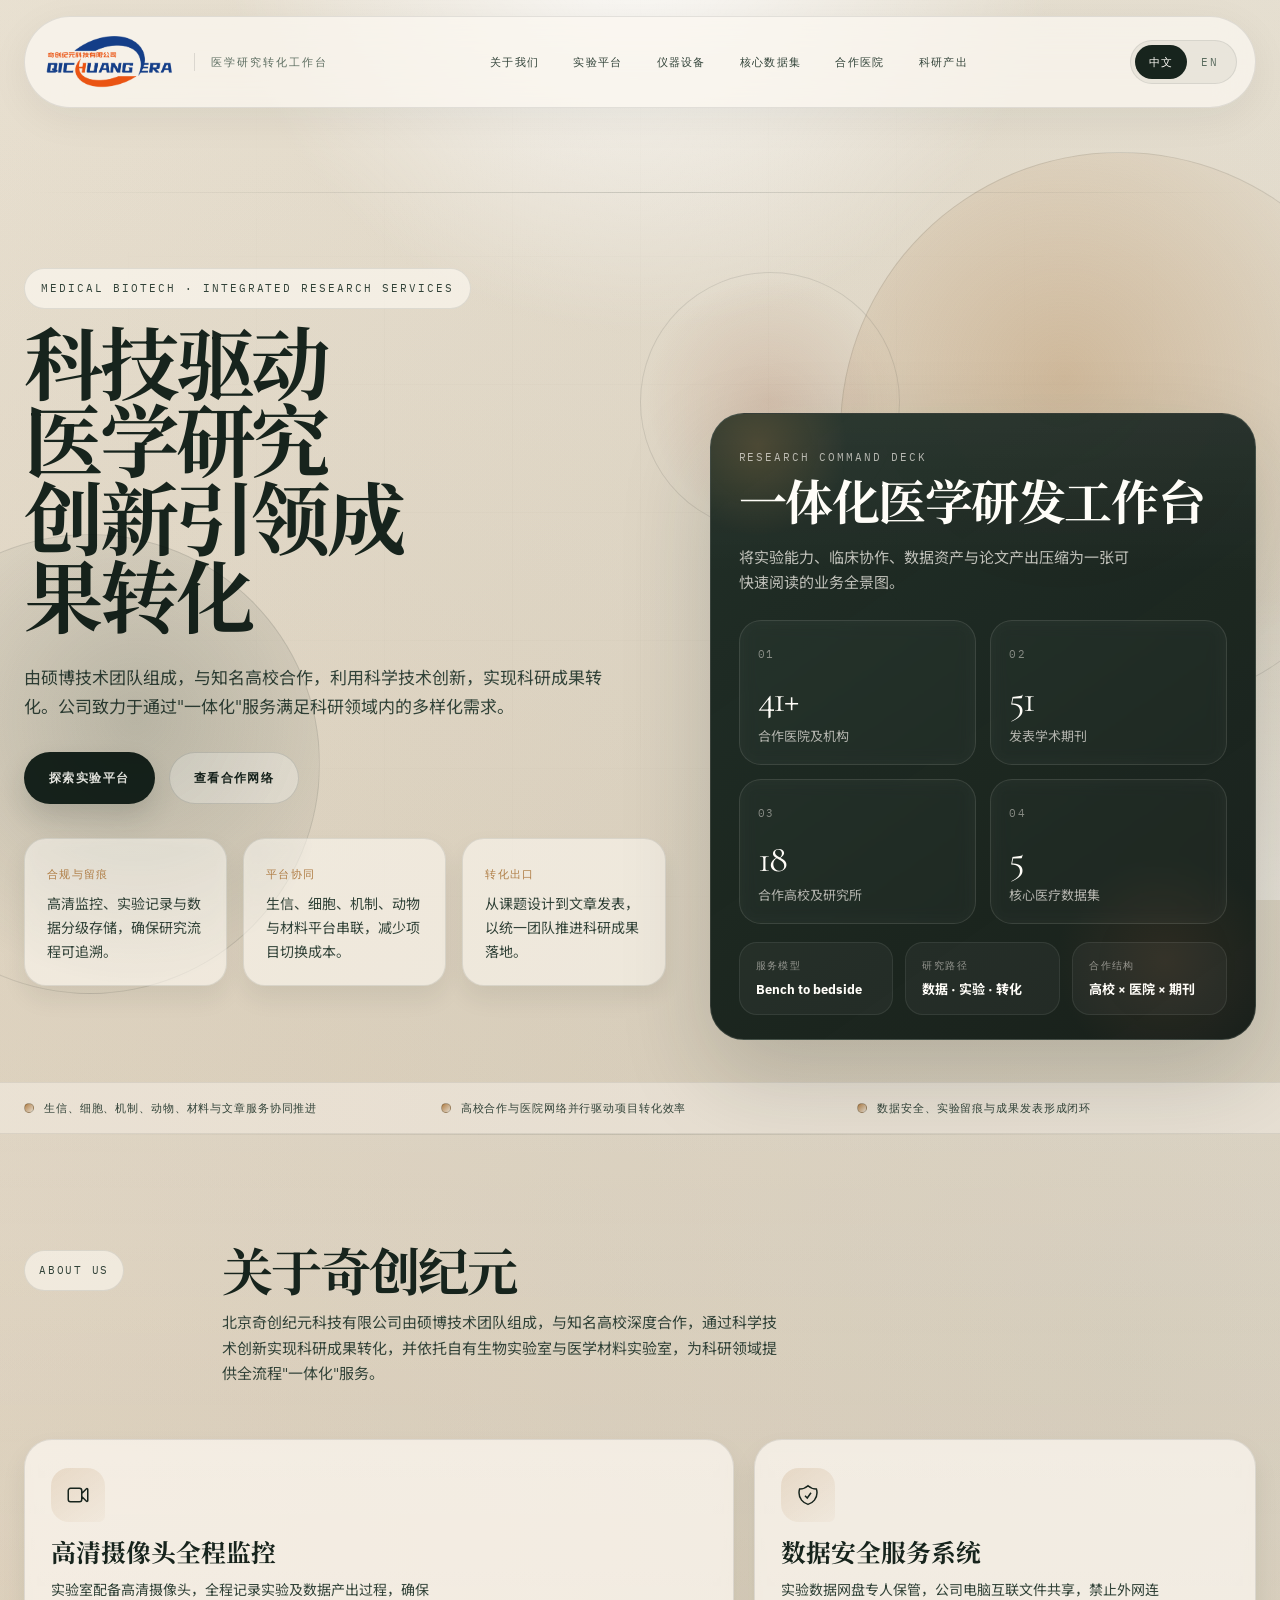
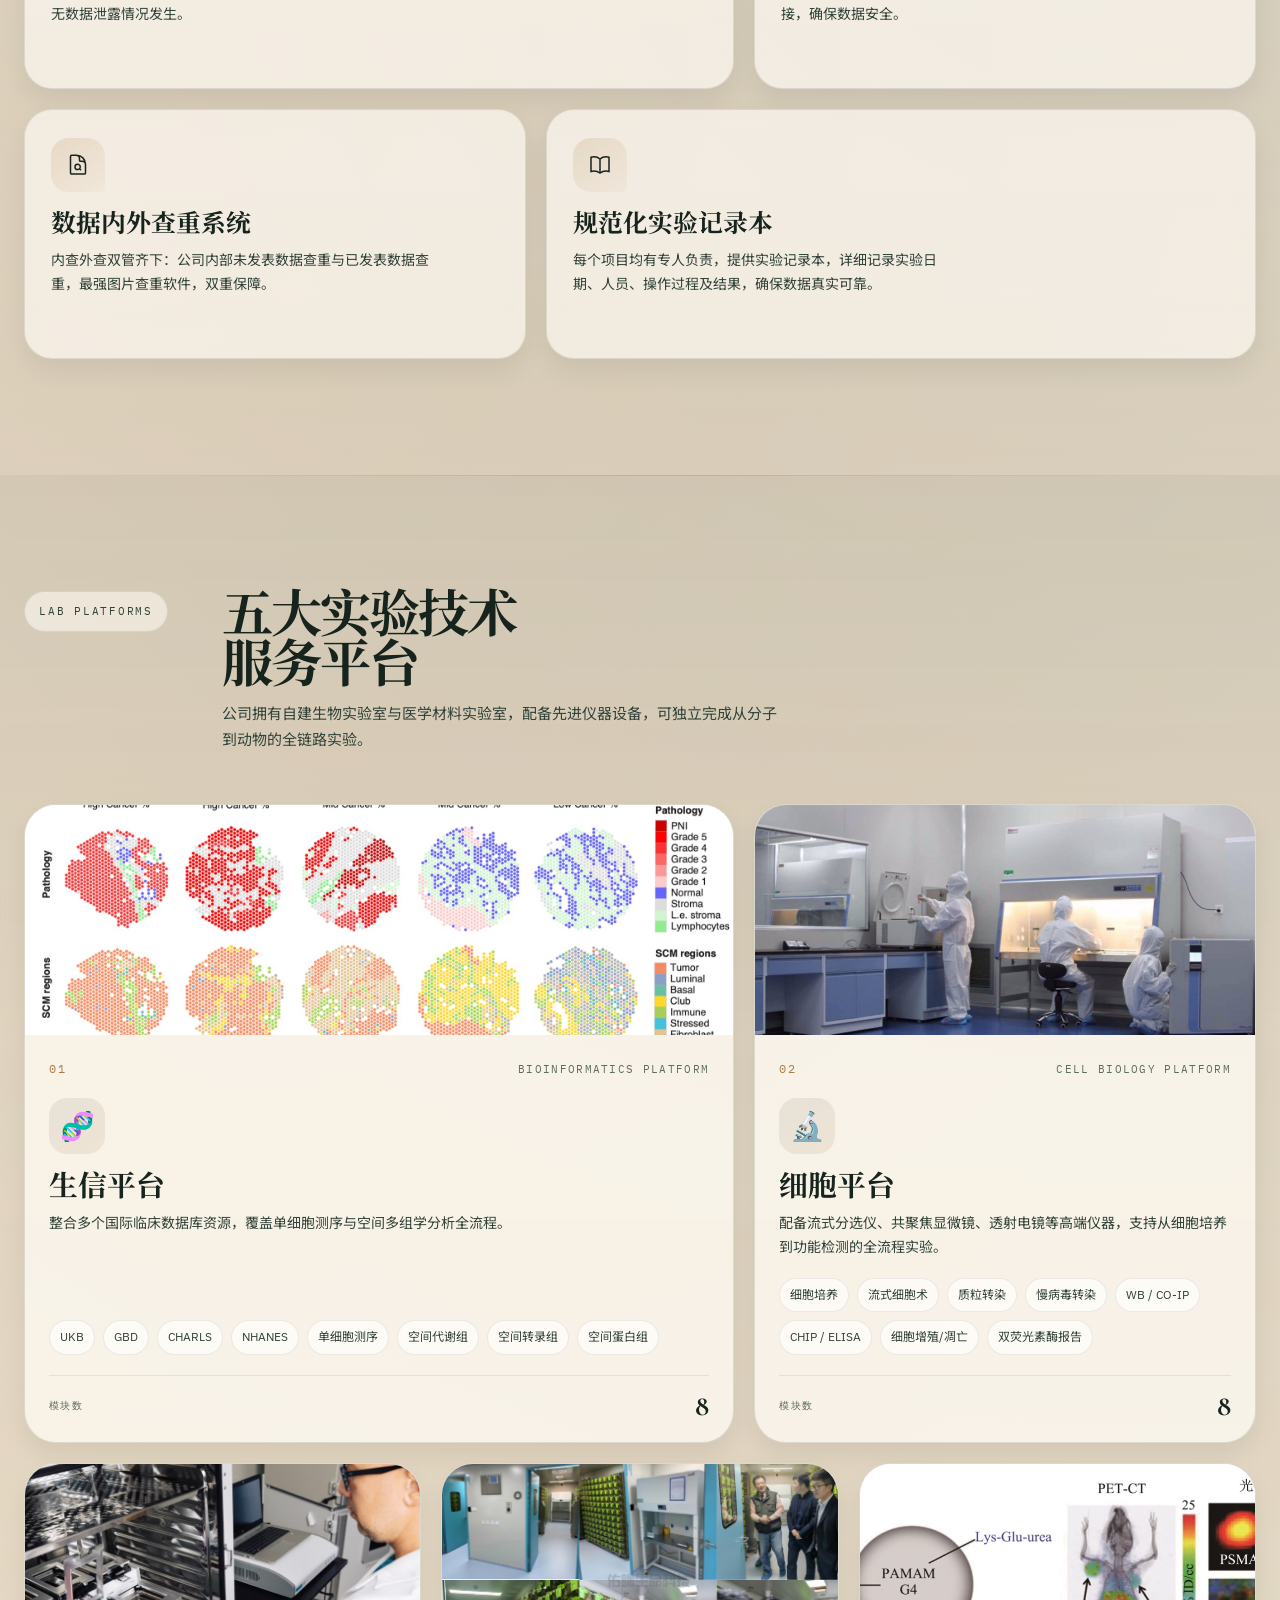
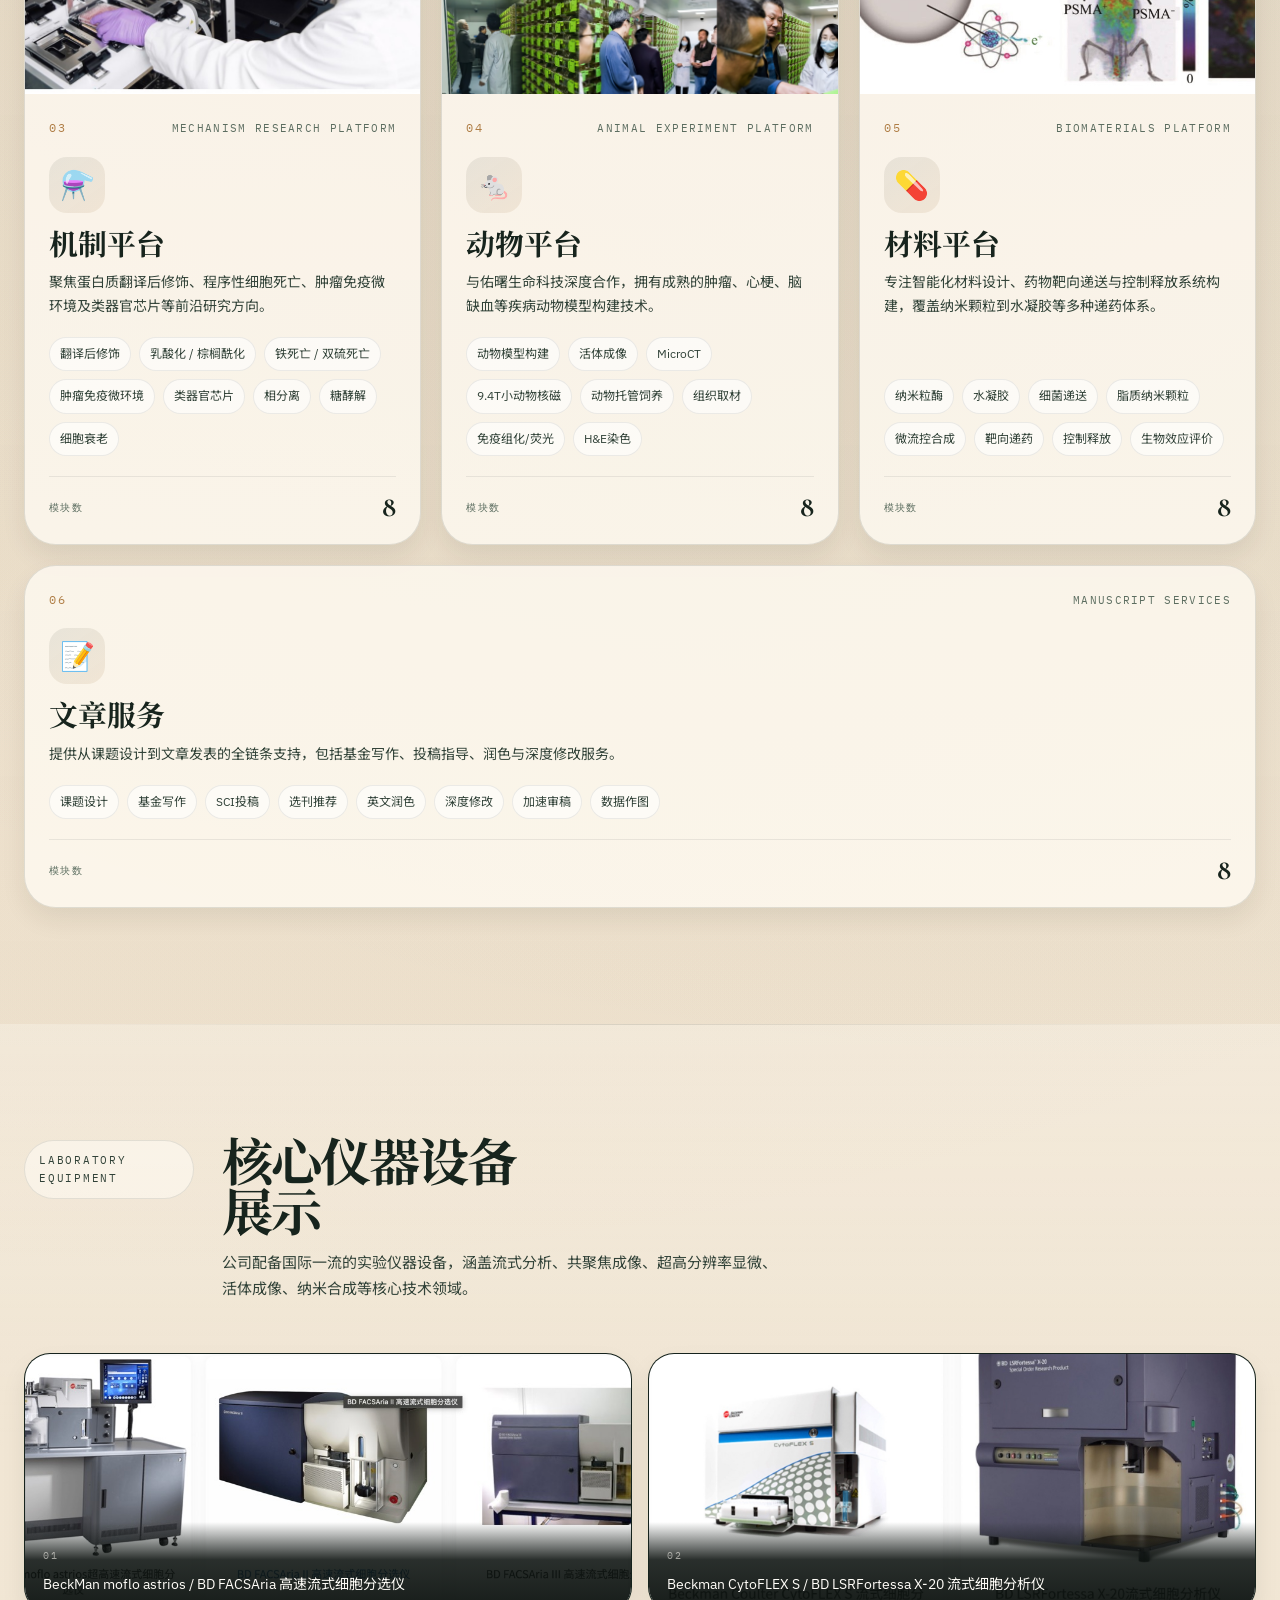
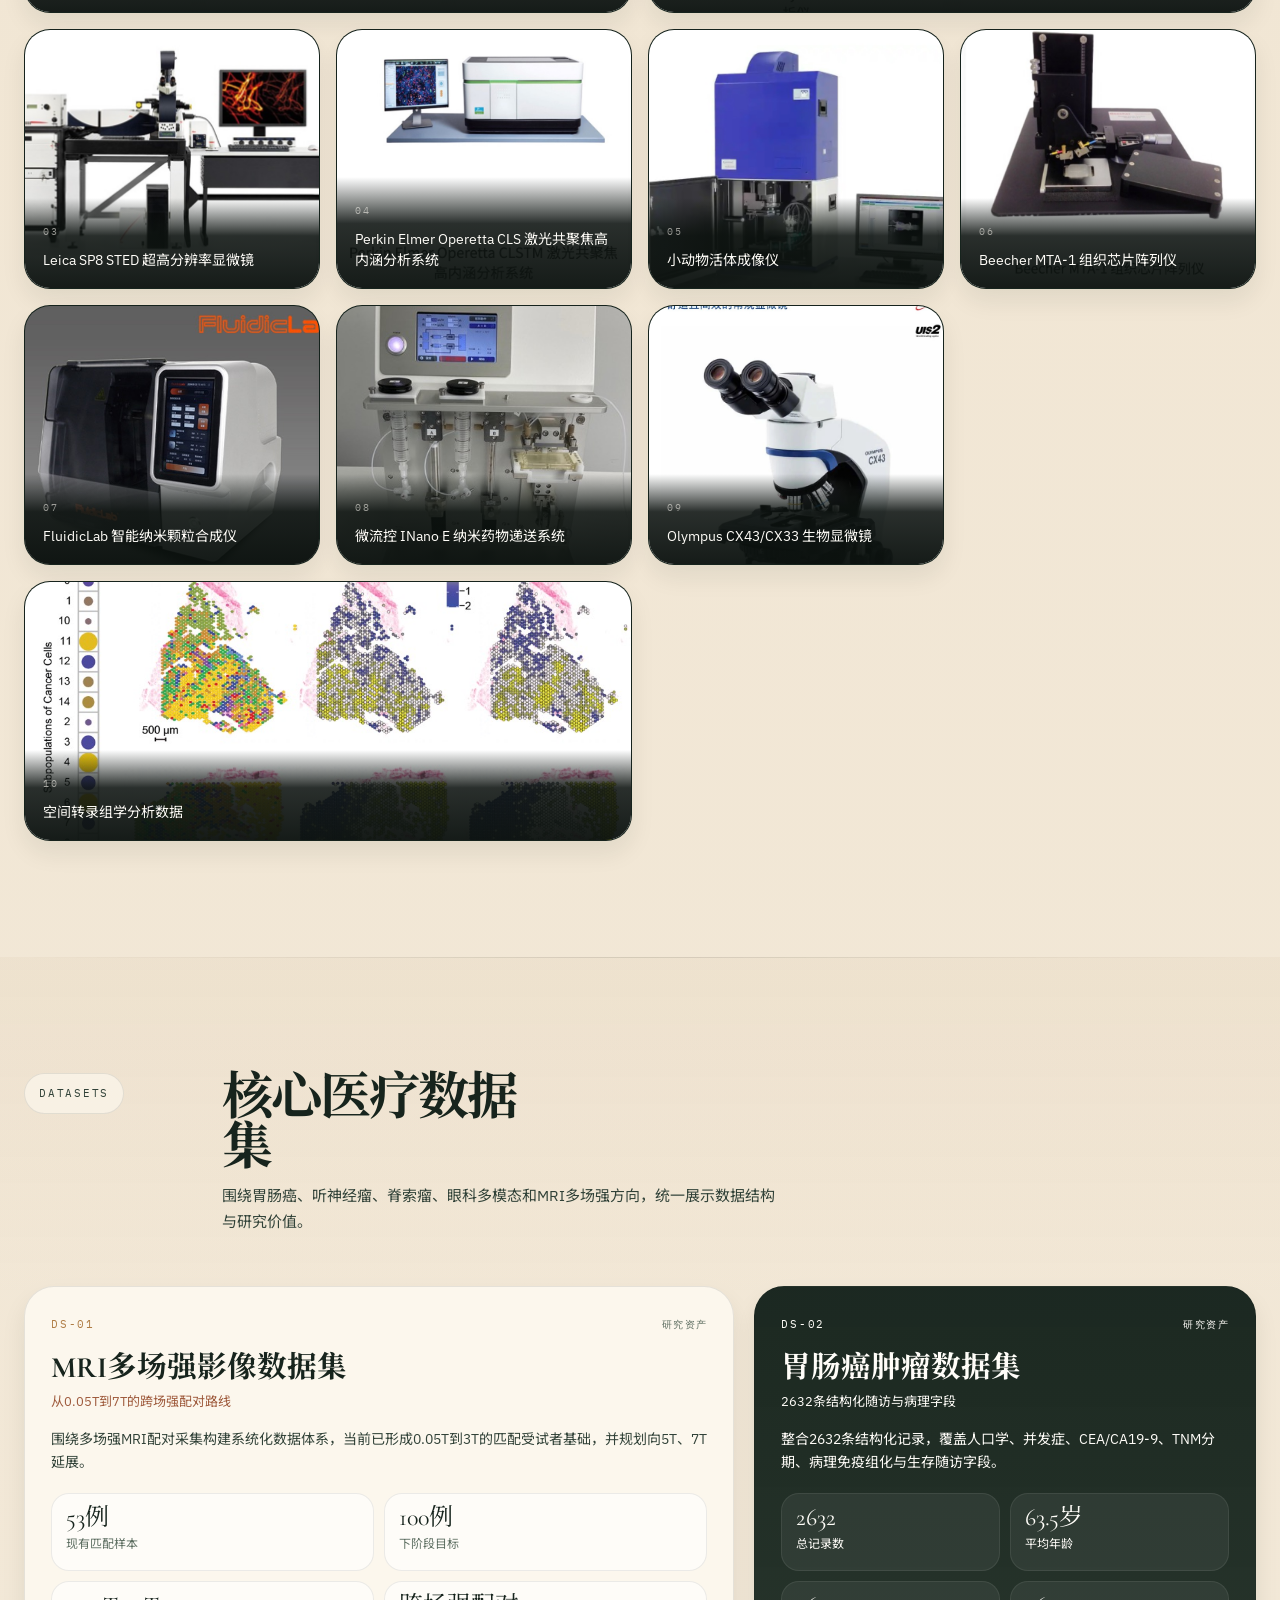
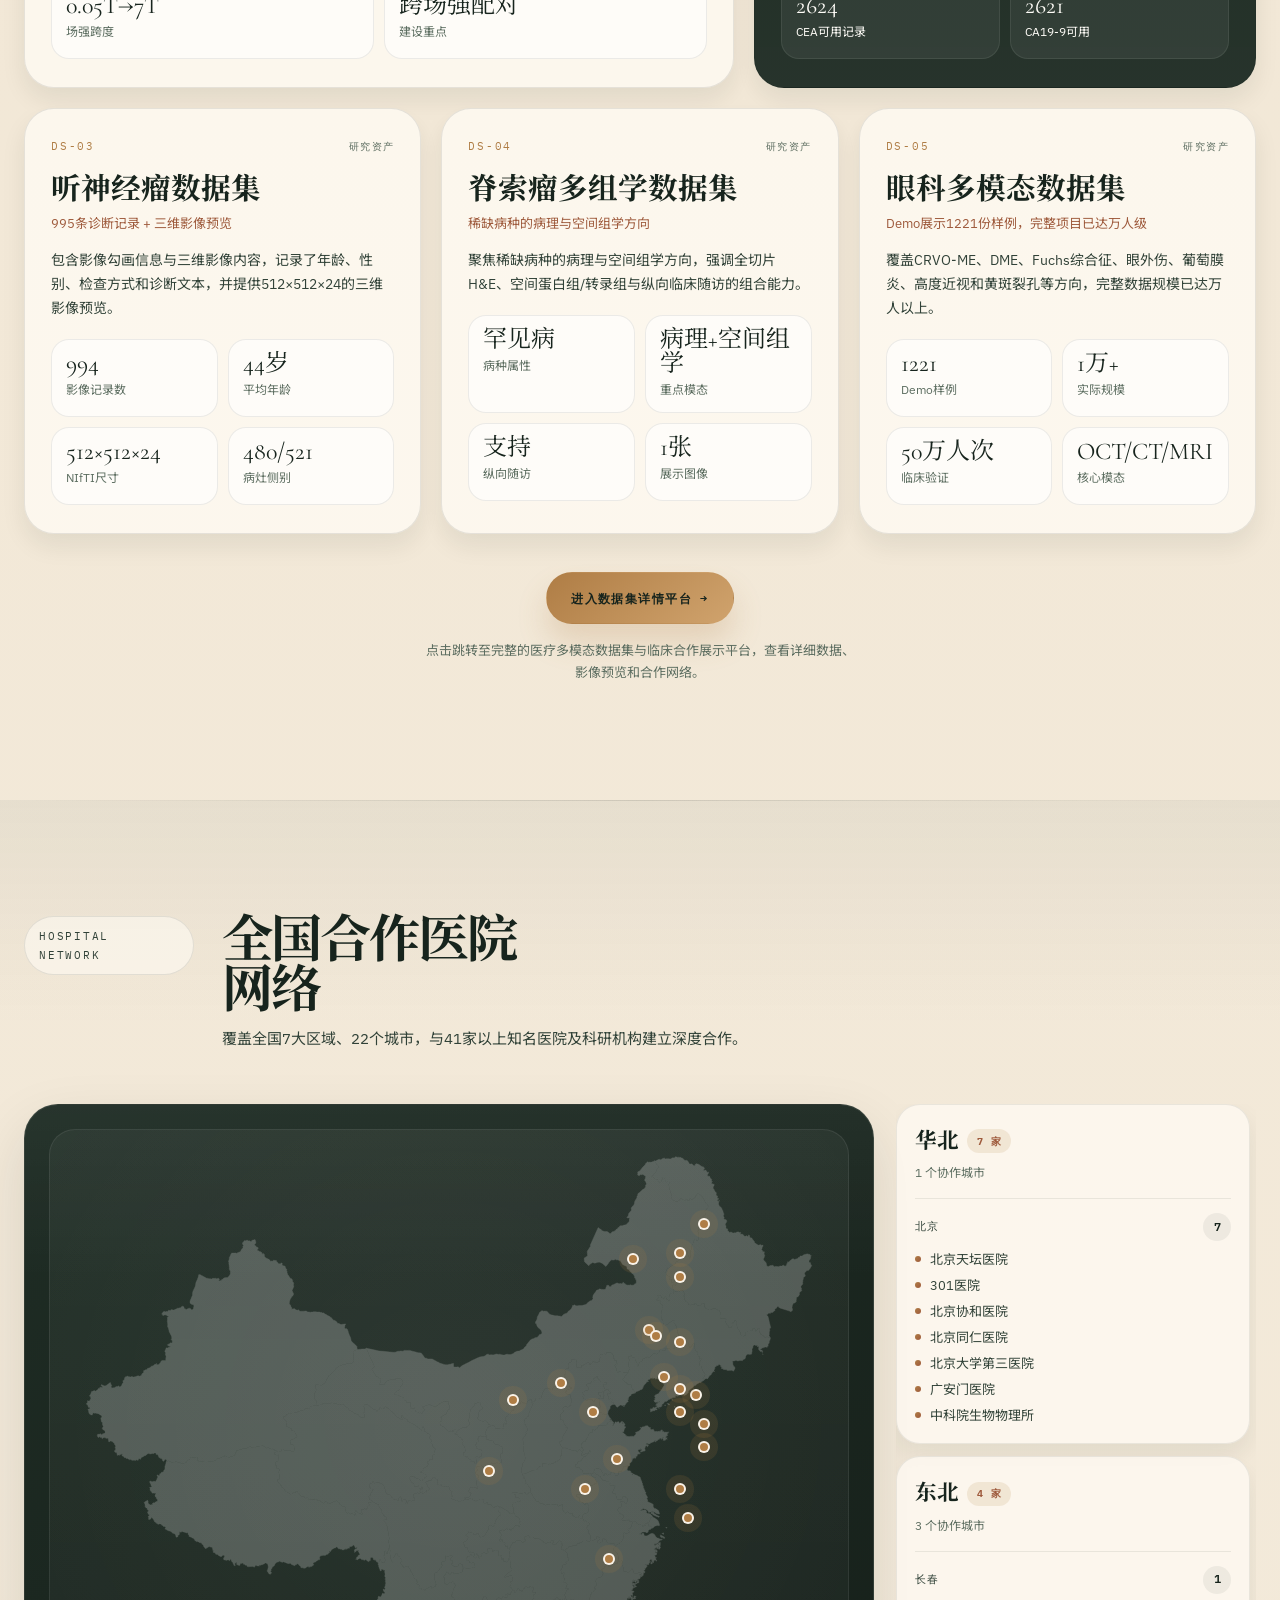
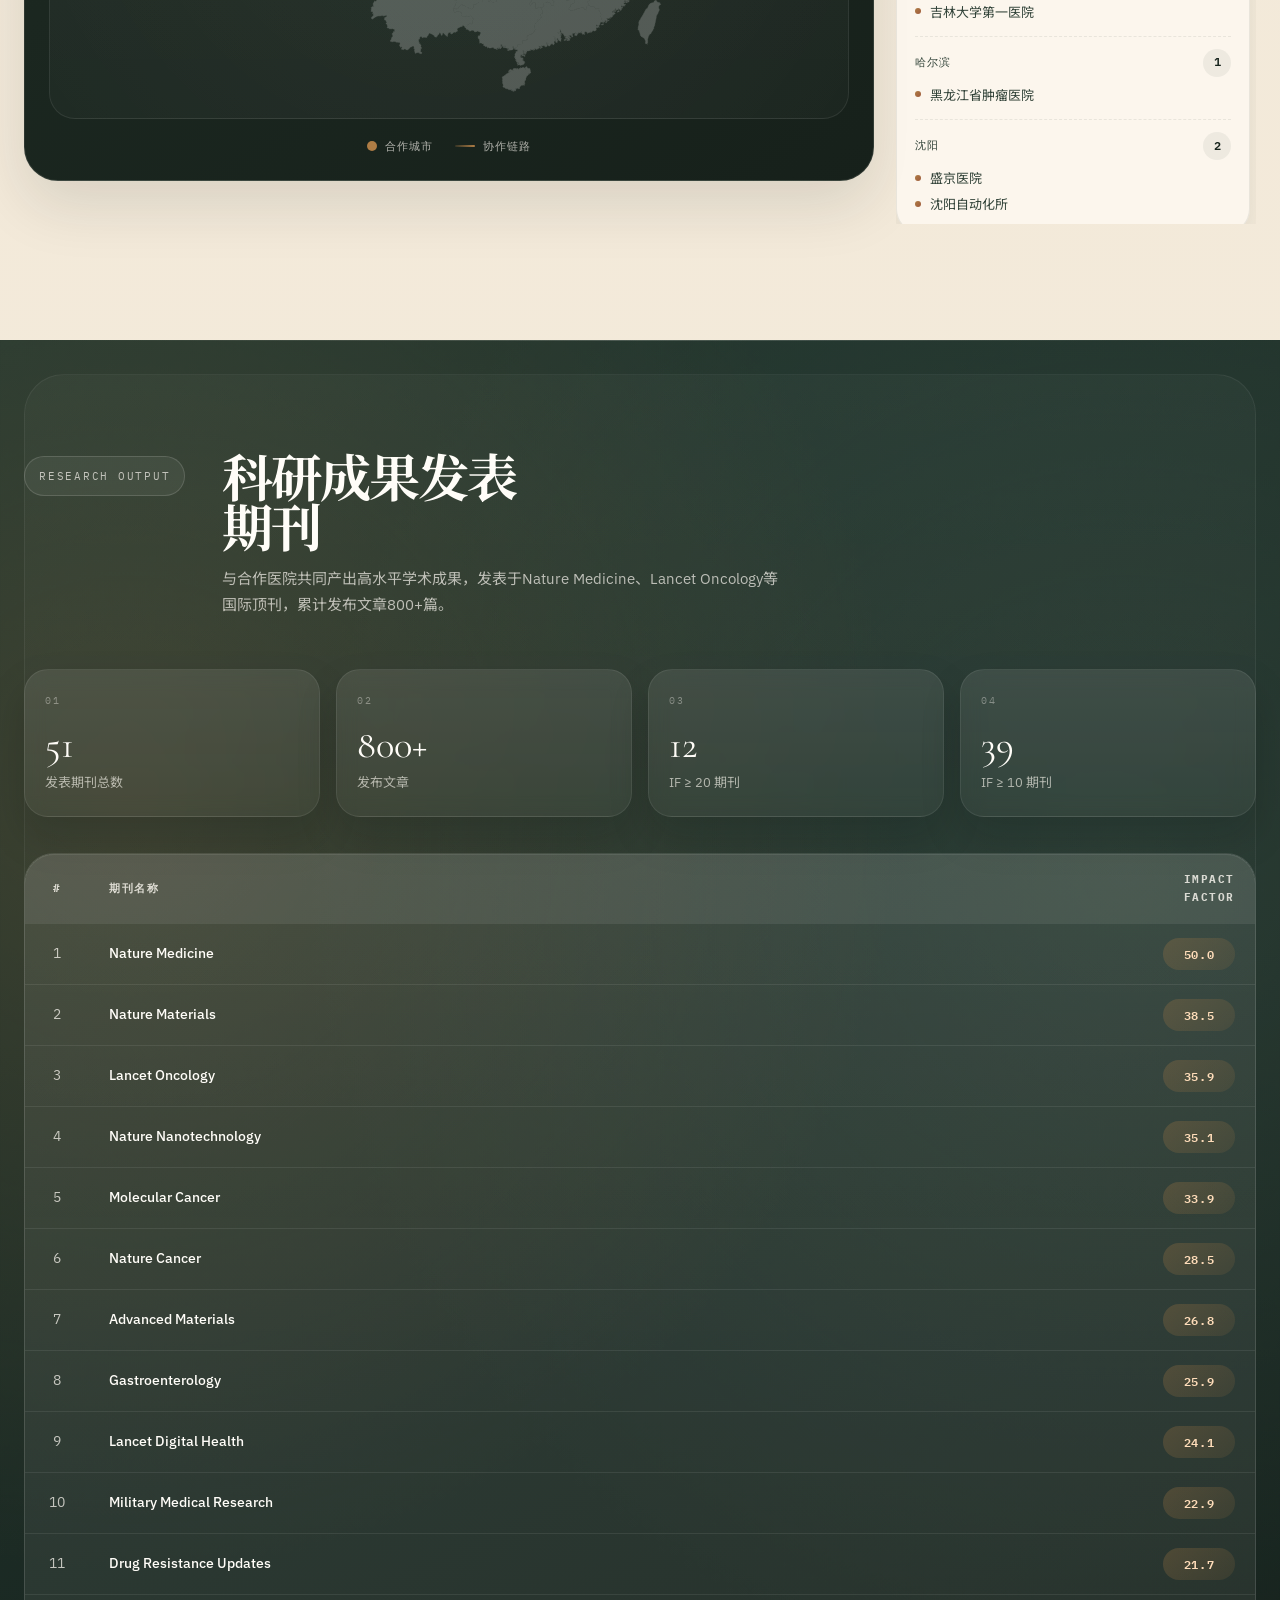
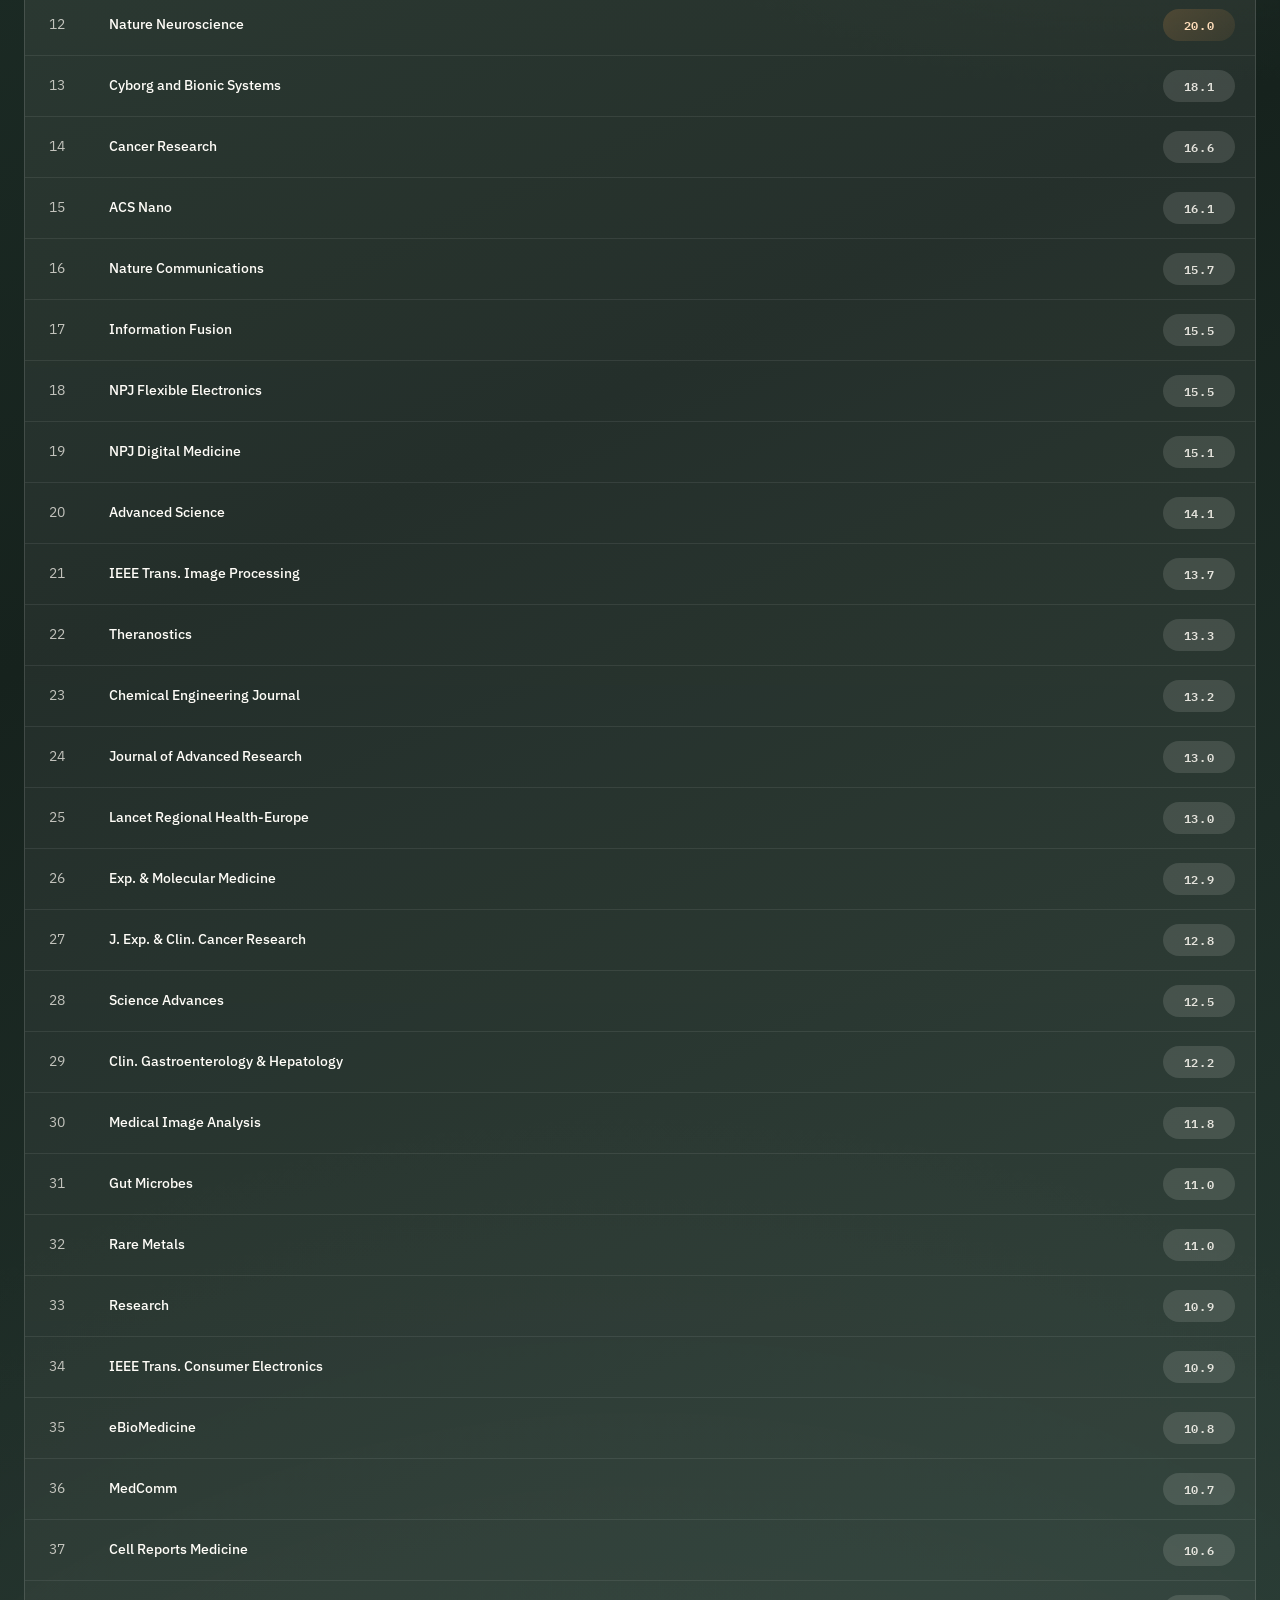
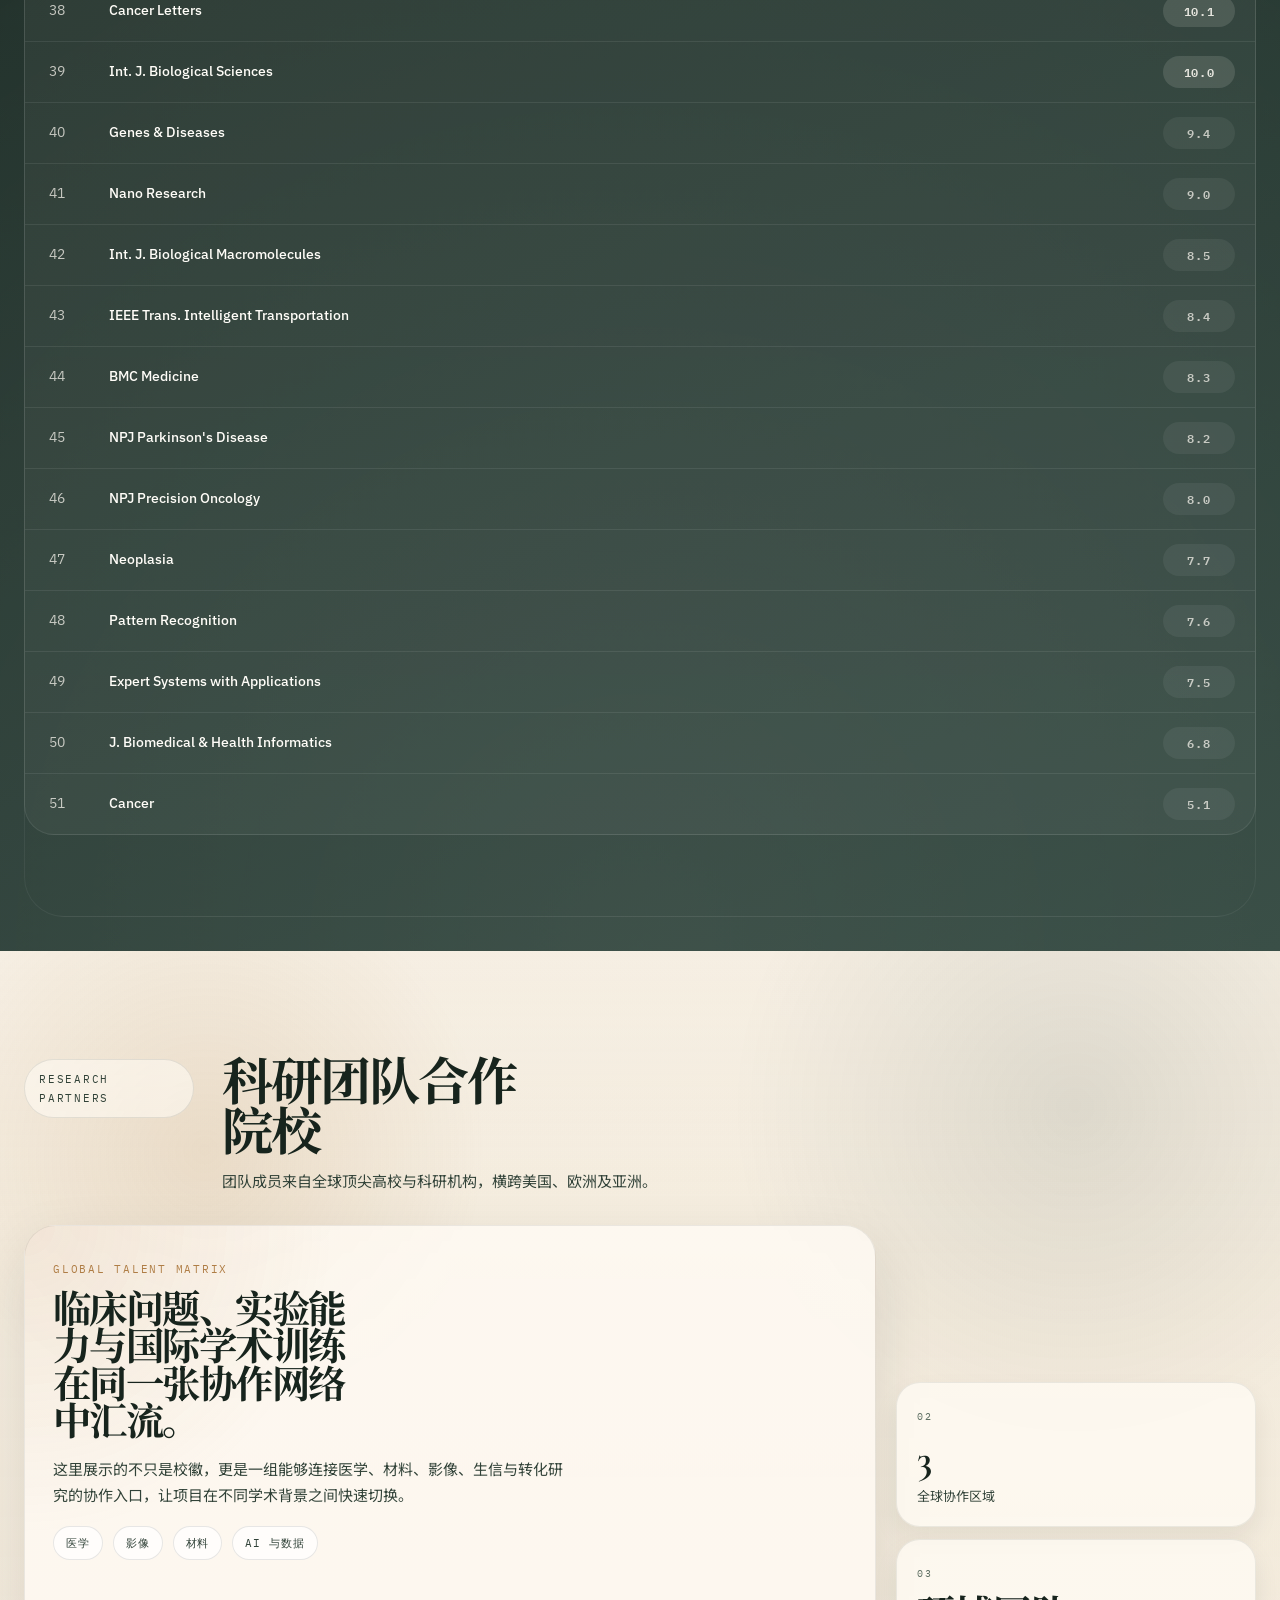
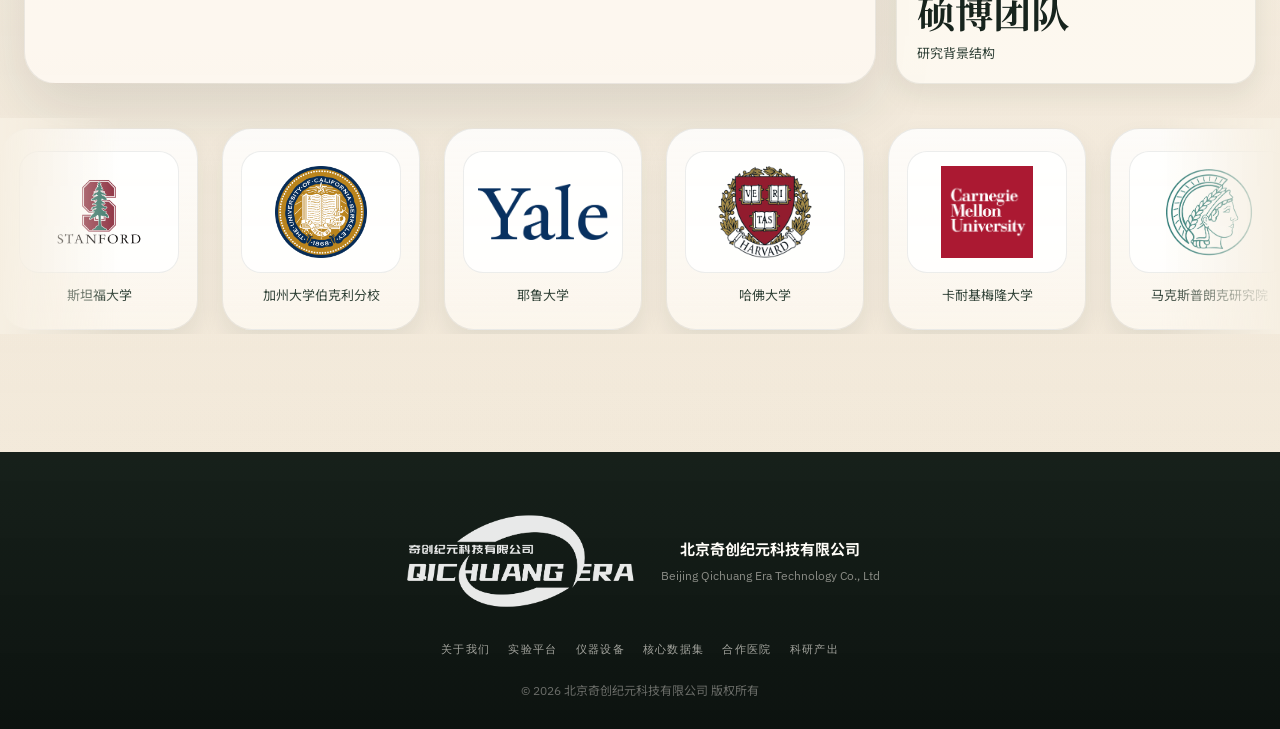
==== index.html @ 7ec1b3bb "Add files via upload" ====
<!DOCTYPE html>
<html lang="zh-CN">
<head>
    <meta charset="UTF-8">
    <meta name="viewport" content="width=device-width, initial-scale=1.0">
    <title>奇创纪元 | 医疗生物科技一体化服务</title>
    <meta name="description" content="北京奇创纪元科技有限公司 — 硕博团队组成，与知名高校合作，利用科学技术创新，实现科研成果转化。">
    <link rel="preconnect" href="https://fonts.googleapis.com">
    <link rel="preconnect" href="https://fonts.gstatic.com" crossorigin>
    <link href="https://fonts.googleapis.com/css2?family=Cormorant+Garamond:wght@500;600;700&family=IBM+Plex+Mono:wght@400;500;600&family=IBM+Plex+Sans:wght@400;500;600;700&family=Noto+Sans+SC:wght@400;500;700&family=Noto+Serif+SC:wght@500;600;700&display=swap" rel="stylesheet">
    <link rel="stylesheet" href="style.css">
</head>
<body>
<div class="page-noise" aria-hidden="true"></div>

<header class="header" id="header">
    <div class="container header-inner">
        <a class="logo" href="#hero">
            <img class="logo-img" src="company-logo.png" alt="奇创纪元">
            <div class="logo-copy">
                <span class="logo-kicker" data-i18n="brand.kicker">医学研究转化工作台</span>
            </div>
        </a>
        <nav class="main-nav" id="main-nav">
            <a href="#about" data-i18n="nav.about">关于我们</a>
            <a href="#platforms" data-i18n="nav.platforms">实验平台</a>
            <a href="#equipment" data-i18n="nav.equipment">仪器设备</a>
            <a href="#datasets" data-i18n="nav.datasets">核心数据集</a>
            <a href="#hospitals" data-i18n="nav.hospitals">合作医院</a>
            <a href="#publications" data-i18n="nav.pubs">科研产出</a>
        </nav>
        <div class="header-right">
            <div class="lang-toggle" id="lang-toggle">
                <button data-lang="zh" class="active">中文</button>
                <button data-lang="en">EN</button>
            </div>
            <button class="hamburger" id="hamburger" aria-label="Toggle menu">
                <span></span><span></span><span></span>
            </button>
        </div>
    </div>
</header>

<main>

<!-- ==================== HERO ==================== -->
<section class="hero" id="hero">
    <div class="hero-bg-shapes">
        <div class="hero-shape hero-shape-1"></div>
        <div class="hero-shape hero-shape-2"></div>
        <div class="hero-shape hero-shape-3"></div>
    </div>
    <div class="container hero-shell">
        <div class="hero-copy">
            <p class="hero-eyebrow" data-i18n="hero.eyebrow">Medical Biotech · Integrated Research Services</p>
            <h1 class="hero-title" data-i18n="hero.title">科技驱动医学研究<br>创新引领成果转化</h1>
            <p class="hero-desc" data-i18n="hero.desc">由硕博技术团队组成，与知名高校合作，利用科学技术创新，实现科研成果转化。公司致力于通过"一体化"服务满足科研领域内的多样化需求。</p>
            <div class="hero-actions">
                <a href="#platforms" class="btn btn-primary" data-i18n="hero.btn1">探索实验平台</a>
                <a href="#hospitals" class="btn btn-outline" data-i18n="hero.btn2">查看合作网络</a>
            </div>
            <div class="hero-notes">
                <article class="hero-note reveal">
                    <span class="hero-note-label" data-i18n="hero.note1.label">合规与留痕</span>
                    <p data-i18n="hero.note1.body">高清监控、实验记录与数据分级存储，确保研究流程可追溯。</p>
                </article>
                <article class="hero-note reveal">
                    <span class="hero-note-label" data-i18n="hero.note2.label">平台协同</span>
                    <p data-i18n="hero.note2.body">生信、细胞、机制、动物与材料平台串联，减少项目切换成本。</p>
                </article>
                <article class="hero-note reveal">
                    <span class="hero-note-label" data-i18n="hero.note3.label">转化出口</span>
                    <p data-i18n="hero.note3.body">从课题设计到文章发表，以统一团队推进科研成果落地。</p>
                </article>
            </div>
        </div>
        <aside class="hero-panel reveal">
            <div class="hero-panel-top">
                <span class="hero-panel-kicker" data-i18n="hero.panel.kicker">Research Command Deck</span>
                <h2 class="hero-panel-title" data-i18n="hero.panel.title">一体化医学研发工作台</h2>
                <p class="hero-panel-desc" data-i18n="hero.panel.desc">将实验能力、临床协作、数据资产与论文产出压缩为一张可快速阅读的业务全景图。</p>
            </div>
            <div class="hero-stats" id="hero-stats"></div>
            <div class="hero-panel-foot">
                <div class="hero-foot-item">
                    <span data-i18n="hero.panel.foot1.label">服务模型</span>
                    <strong data-i18n="hero.panel.foot1.value">Bench to bedside</strong>
                </div>
                <div class="hero-foot-item">
                    <span data-i18n="hero.panel.foot2.label">研究路径</span>
                    <strong data-i18n="hero.panel.foot2.value">数据 · 实验 · 转化</strong>
                </div>
                <div class="hero-foot-item">
                    <span data-i18n="hero.panel.foot3.label">合作结构</span>
                    <strong data-i18n="hero.panel.foot3.value">高校 × 医院 × 期刊</strong>
                </div>
            </div>
        </aside>
    </div>
    <div class="hero-ticker">
        <div class="container hero-ticker-track">
            <span data-i18n="hero.ticker.1">生信、细胞、机制、动物、材料与文章服务协同推进</span>
            <span data-i18n="hero.ticker.2">高校合作与医院网络并行驱动项目转化效率</span>
            <span data-i18n="hero.ticker.3">数据安全、实验留痕与成果发表形成闭环</span>
        </div>
    </div>
</section>

<!-- ==================== ABOUT ==================== -->
<section class="section about-section" id="about">
    <div class="container">
        <div class="section-header">
            <span class="section-eyebrow" data-i18n="about.eyebrow">About Us</span>
            <h2 class="section-title" data-i18n="about.title">关于奇创纪元</h2>
            <p class="section-desc" data-i18n="about.desc">北京奇创纪元科技有限公司由硕博技术团队组成，与知名高校深度合作，通过科学技术创新实现科研成果转化，并依托自有生物实验室与医学材料实验室，为科研领域提供全流程"一体化"服务。</p>
        </div>
        <div class="about-grid">
            <div class="about-card" data-i18n-title="about.card1.title" data-i18n-body="about.card1.body">
                <div class="about-card-icon">
                    <svg viewBox="0 0 24 24" fill="none" stroke="currentColor" stroke-width="1.5"><path d="M15.75 10.5l4.72-4.72a.75.75 0 011.28.53v11.38a.75.75 0 01-1.28.53l-4.72-4.72M4.5 18.75h9a2.25 2.25 0 002.25-2.25v-9a2.25 2.25 0 00-2.25-2.25h-9A2.25 2.25 0 002.25 7.5v9a2.25 2.25 0 002.25 2.25z"/></svg>
                </div>
                <h3>高清摄像头全程监控</h3>
                <p>实验室配备高清摄像头，全程记录实验及数据产出过程，确保无数据泄露情况发生。</p>
            </div>
            <div class="about-card" data-i18n-title="about.card2.title" data-i18n-body="about.card2.body">
                <div class="about-card-icon">
                    <svg viewBox="0 0 24 24" fill="none" stroke="currentColor" stroke-width="1.5"><path d="M9 12.75L11.25 15 15 9.75m-3-7.036A11.959 11.959 0 013.598 6 11.99 11.99 0 003 9.749c0 5.592 3.824 10.29 9 11.623 5.176-1.332 9-6.03 9-11.622 0-1.31-.21-2.571-.598-3.751h-.152c-3.196 0-6.1-1.248-8.25-3.285z"/></svg>
                </div>
                <h3>数据安全服务系统</h3>
                <p>实验数据网盘专人保管，公司电脑互联文件共享，禁止外网连接，确保数据安全。</p>
            </div>
            <div class="about-card" data-i18n-title="about.card3.title" data-i18n-body="about.card3.body">
                <div class="about-card-icon">
                    <svg viewBox="0 0 24 24" fill="none" stroke="currentColor" stroke-width="1.5"><path d="M19.5 14.25v-2.625a3.375 3.375 0 00-3.375-3.375h-1.5A1.125 1.125 0 0113.5 7.125v-1.5a3.375 3.375 0 00-3.375-3.375H8.25m5.231 13.481L15 17.25m-4.5-15H5.625c-.621 0-1.125.504-1.125 1.125v16.5c0 .621.504 1.125 1.125 1.125h12.75c.621 0 1.125-.504 1.125-1.125V11.25a9 9 0 00-9-9zm3.75 11.625a2.625 2.625 0 11-5.25 0 2.625 2.625 0 015.25 0z"/></svg>
                </div>
                <h3>数据内外查重系统</h3>
                <p>内查外查双管齐下：公司内部未发表数据查重与已发表数据查重，最强图片查重软件，双重保障。</p>
            </div>
            <div class="about-card" data-i18n-title="about.card4.title" data-i18n-body="about.card4.body">
                <div class="about-card-icon">
                    <svg viewBox="0 0 24 24" fill="none" stroke="currentColor" stroke-width="1.5"><path d="M12 6.042A8.967 8.967 0 006 3.75c-1.052 0-2.062.18-3 .512v14.25A8.987 8.987 0 016 18c2.305 0 4.408.867 6 2.292m0-14.25a8.966 8.966 0 016-2.292c1.052 0 2.062.18 3 .512v14.25A8.987 8.987 0 0018 18a8.967 8.967 0 00-6 2.292m0-14.25v14.25"/></svg>
                </div>
                <h3>规范化实验记录本</h3>
                <p>每个项目均有专人负责，提供实验记录本，详细记录实验日期、人员、操作过程及结果，确保数据真实可靠。</p>
            </div>
        </div>
    </div>
</section>

<!-- ==================== PLATFORMS ==================== -->
<section class="section platforms-section" id="platforms">
    <div class="container">
        <div class="section-header">
            <span class="section-eyebrow" data-i18n="platforms.eyebrow">Lab Platforms</span>
            <h2 class="section-title" data-i18n="platforms.title">五大实验技术服务平台</h2>
            <p class="section-desc" data-i18n="platforms.desc">公司拥有自建生物实验室与医学材料实验室，配备先进仪器设备，可独立完成从分子到动物的全链路实验。</p>
        </div>
        <div class="platforms-grid" id="platforms-grid"></div>
    </div>
</section>

<!-- ==================== EQUIPMENT ==================== -->
<section class="section equipment-section" id="equipment">
    <div class="container">
        <div class="section-header">
            <span class="section-eyebrow" data-i18n="equip.eyebrow">Laboratory Equipment</span>
            <h2 class="section-title" data-i18n="equip.title">核心仪器设备展示</h2>
            <p class="section-desc" data-i18n="equip.desc">公司配备国际一流的实验仪器设备，涵盖流式分析、共聚焦成像、超高分辨率显微、活体成像、纳米合成等核心技术领域。</p>
        </div>
        <div class="equipment-grid" id="equipment-grid"></div>
    </div>
</section>

<!-- ==================== DATASETS ==================== -->
<section class="section datasets-section" id="datasets">
    <div class="container">
        <div class="section-header">
            <span class="section-eyebrow" data-i18n="datasets.eyebrow">Datasets</span>
            <h2 class="section-title" data-i18n="datasets.title">核心医疗数据集</h2>
            <p class="section-desc" data-i18n="datasets.desc">围绕胃肠癌、听神经瘤、脊索瘤、眼科多模态和MRI多场强方向，统一展示数据结构与研究价值。</p>
        </div>
        <div class="dataset-grid" id="dataset-grid"></div>
        <div class="dataset-cta">
            <a href="https://ds-kb-lab.github.io/web-project/" target="_blank" rel="noopener" class="btn btn-dataset" data-i18n="datasets.cta">
                <span>进入数据集详情平台 →</span>
            </a>
            <p class="dataset-cta-hint" data-i18n="datasets.ctaHint">点击跳转至完整的医疗多模态数据集与临床合作展示平台，查看详细数据、影像预览和合作网络。</p>
        </div>
    </div>
</section>

<!-- ==================== HOSPITALS ==================== -->
<section class="section hospitals-section" id="hospitals">
    <div class="container">
        <div class="section-header">
            <span class="section-eyebrow" data-i18n="hospitals.eyebrow">Hospital Network</span>
            <h2 class="section-title" data-i18n="hospitals.title">全国合作医院网络</h2>
            <p class="section-desc" data-i18n="hospitals.desc">覆盖全国7大区域、22个城市，与41家以上知名医院及科研机构建立深度合作。</p>
        </div>
        <div class="hospital-layout">
            <div class="map-container">
                <div class="map-wrapper" id="map-wrapper">
                    <img class="china-map" src="assets/data/cn.svg" alt="China map">
                    <div class="map-markers" id="map-markers"></div>
                </div>
                <div class="map-legend">
                    <span class="legend-item"><i class="legend-dot"></i><span data-i18n="hospitals.legendCity">合作城市</span></span>
                    <span class="legend-item"><i class="legend-line"></i><span data-i18n="hospitals.legendLink">协作链路</span></span>
                </div>
            </div>
            <div class="hospital-sidebar" id="hospital-sidebar"></div>
        </div>
    </div>
</section>

<!-- ==================== PUBLICATIONS ==================== -->
<section class="section publications-section" id="publications">
    <div class="container">
        <div class="section-header">
            <span class="section-eyebrow" data-i18n="pubs.eyebrow">Research Output</span>
            <h2 class="section-title" data-i18n="pubs.title">科研成果发表期刊</h2>
            <p class="section-desc" data-i18n="pubs.desc">与合作医院共同产出高水平学术成果，发表于Nature Medicine、Lancet Oncology等国际顶刊，累计发布文章800+篇。</p>
        </div>
        <div class="pub-highlights" id="pub-highlights"></div>
        <div class="pub-table-wrap">
            <table class="pub-table" id="pub-table">
                <thead>
                    <tr>
                        <th data-i18n="pubs.rank">#</th>
                        <th data-i18n="pubs.journal">期刊名称</th>
                        <th>Impact Factor</th>
                    </tr>
                </thead>
                <tbody id="pub-tbody"></tbody>
            </table>
        </div>
    </div>
</section>

</main>

<!-- ==================== UNIVERSITY PARTNERS ==================== -->
<section class="partners-section" id="partners">
    <div class="container">
        <div class="section-header">
            <span class="section-eyebrow" data-i18n="partners.eyebrow">Research Partners</span>
            <h2 class="section-title" data-i18n="partners.title">科研团队合作院校</h2>
            <p class="section-desc" data-i18n="partners.desc">团队成员来自全球顶尖高校与科研机构，横跨美国、欧洲及亚洲。</p>
        </div>
        <div class="partners-overview">
            <article class="partners-story reveal">
                <span class="partners-story-kicker" data-i18n="partners.panel.kicker">Global Talent Matrix</span>
                <h3 class="partners-story-title" data-i18n="partners.panel.title">临床问题、实验能力与国际学术训练在同一张协作网络中汇流。</h3>
                <p class="partners-story-desc" data-i18n="partners.panel.desc">这里展示的不只是校徽，更是一组能够连接医学、材料、影像、生信与转化研究的协作入口，让项目在不同学术背景之间快速切换。</p>
                <div class="partners-tags">
                    <span class="partners-tag" data-i18n="partners.tag1">医学</span>
                    <span class="partners-tag" data-i18n="partners.tag2">影像</span>
                    <span class="partners-tag" data-i18n="partners.tag3">材料</span>
                    <span class="partners-tag" data-i18n="partners.tag4">AI 与数据</span>
                </div>
            </article>
            <div class="partners-metrics" id="partners-metrics"></div>
        </div>
    </div>
    <div class="marquee" id="marquee">
        <div class="marquee-track" id="marquee-track"></div>
    </div>
</section>

<!-- ==================== FOOTER ==================== -->
<footer class="footer" id="footer">
    <div class="container footer-inner">
        <div class="footer-brand">
            <img class="footer-logo-img" src="company-logo.png" alt="奇创纪元">
            <div>
                <strong data-i18n="footer.name">北京奇创纪元科技有限公司</strong>
                <small data-i18n="footer.nameEn">Beijing Qichuang Era Technology Co., Ltd</small>
            </div>
        </div>
        <div class="footer-links">
            <a href="#about" data-i18n="nav.about">关于我们</a>
            <a href="#platforms" data-i18n="nav.platforms">实验平台</a>
            <a href="#equipment" data-i18n="nav.equipment">仪器设备</a>
            <a href="#datasets" data-i18n="nav.datasets">核心数据集</a>
            <a href="#hospitals" data-i18n="nav.hospitals">合作医院</a>
            <a href="#publications" data-i18n="nav.pubs">科研产出</a>
        </div>
        <p class="footer-copy" data-i18n="footer.copy">&copy; 2026 北京奇创纪元科技有限公司 版权所有</p>
    </div>
</footer>

<script src="app.js"></script>
</body>
</html>
---- style.css ----
:root {
    --paper: #f4ecdf;
    --paper-strong: #fbf7f0;
    --paper-deep: #e8dcc7;
    --forest: #17241d;
    --forest-soft: #314238;
    --forest-muted: #5c6d60;
    --forest-faint: rgba(23, 36, 29, 0.08);
    --gold: #af7d45;
    --gold-soft: #d4b284;
    --rust: #9e5a3c;
    --white: #fffdf8;
    --panel: rgba(255, 250, 240, 0.7);
    --panel-strong: rgba(255, 251, 244, 0.88);
    --line: rgba(23, 36, 29, 0.12);
    --line-strong: rgba(23, 36, 29, 0.18);
    --shadow-sm: 0 12px 24px rgba(23, 36, 29, 0.08);
    --shadow: 0 24px 60px rgba(23, 36, 29, 0.12);
    --shadow-lg: 0 36px 90px rgba(23, 36, 29, 0.18);
    --radius-sm: 16px;
    --radius: 24px;
    --radius-lg: 36px;
    --header-h: 112px;
    --section-py: 116px;
    --font-body: "IBM Plex Sans", "Noto Sans SC", sans-serif;
    --font-display: "Cormorant Garamond", "Noto Serif SC", serif;
    --font-mono: "IBM Plex Mono", monospace;
}

*, *::before, *::after {
    margin: 0;
    padding: 0;
    box-sizing: border-box;
}

html {
    scroll-behavior: smooth;
    scroll-padding-top: calc(var(--header-h) + 16px);
    -webkit-font-smoothing: antialiased;
}

body {
    position: relative;
    min-height: 100vh;
    overflow-x: hidden;
    color: var(--forest);
    font-family: var(--font-body);
    line-height: 1.7;
    background:
        radial-gradient(circle at 14% 12%, rgba(175, 125, 69, 0.18), transparent 24%),
        radial-gradient(circle at 88% 10%, rgba(49, 66, 56, 0.16), transparent 24%),
        radial-gradient(circle at 50% 120%, rgba(175, 125, 69, 0.12), transparent 30%),
        linear-gradient(180deg, #faf4e8 0%, #f1e6d4 34%, #f6efe2 100%);
}

body::before {
    content: "";
    position: fixed;
    inset: 0;
    background:
        linear-gradient(rgba(23, 36, 29, 0.03) 1px, transparent 1px),
        linear-gradient(90deg, rgba(23, 36, 29, 0.03) 1px, transparent 1px);
    background-size: 128px 128px;
    mask-image: radial-gradient(circle at center, black 35%, transparent 86%);
    opacity: 0.42;
    pointer-events: none;
    z-index: -2;
}

body::after {
    content: "";
    position: fixed;
    inset: 0;
    background:
        radial-gradient(circle at 50% -10%, rgba(255, 255, 255, 0.92), transparent 36%),
        radial-gradient(circle at 100% 100%, rgba(255, 255, 255, 0.38), transparent 20%);
    pointer-events: none;
    z-index: -1;
}

.page-noise {
    position: fixed;
    inset: 0;
    pointer-events: none;
    opacity: 0.2;
    z-index: 0;
    background-image:
        radial-gradient(rgba(23, 36, 29, 0.2) 0.6px, transparent 0.6px),
        radial-gradient(rgba(255, 255, 255, 0.65) 0.6px, transparent 0.6px);
    background-position: 0 0, 18px 18px;
    background-size: 36px 36px;
    mix-blend-mode: soft-light;
}

body > *:not(.page-noise) {
    position: relative;
    z-index: 1;
}

a {
    color: inherit;
    text-decoration: none;
}

img {
    display: block;
    max-width: 100%;
}

button {
    font: inherit;
}

.container {
    width: min(1240px, calc(100% - 48px));
    margin: 0 auto;
}

.header {
    position: fixed;
    top: 16px;
    left: 0;
    width: 100%;
    z-index: 1000;
}

.header-inner {
    display: flex;
    align-items: center;
    justify-content: space-between;
    gap: 24px;
    padding: 14px 18px;
    border: 1px solid rgba(23, 36, 29, 0.1);
    border-radius: 999px;
    background: rgba(251, 247, 240, 0.74);
    backdrop-filter: blur(18px);
    -webkit-backdrop-filter: blur(18px);
    box-shadow: 0 10px 40px rgba(23, 36, 29, 0.06);
    transition: background 0.35s ease, border-color 0.35s ease, box-shadow 0.35s ease, transform 0.35s ease;
}

.header.scrolled .header-inner {
    background: rgba(23, 36, 29, 0.9);
    border-color: rgba(255, 251, 244, 0.14);
    box-shadow: 0 24px 55px rgba(10, 15, 12, 0.28);
}

.logo {
    display: flex;
    align-items: center;
    gap: 16px;
    min-width: 0;
    flex-shrink: 0;
}

.logo-img {
    height: 62px;
    width: auto;
    max-width: min(48vw, 280px);
    object-fit: contain;
    transition: height 0.3s ease, filter 0.3s ease;
}

.header.scrolled .logo-img {
    height: 52px;
}

.logo-copy {
    display: flex;
    align-items: center;
    min-width: 0;
    padding-left: 16px;
    border-left: 1px solid rgba(23, 36, 29, 0.12);
    transition: border-color 0.3s ease, opacity 0.3s ease;
}

.header.scrolled .logo-copy {
    border-left-color: rgba(255, 251, 244, 0.16);
}

.logo-kicker {
    display: inline-flex;
    align-items: center;
    font-family: var(--font-mono);
    font-size: 11px;
    letter-spacing: 0.18em;
    text-transform: uppercase;
    color: var(--forest-muted);
    white-space: nowrap;
}

.header.scrolled .logo-kicker {
    color: rgba(255, 251, 244, 0.65);
}

.main-nav {
    display: flex;
    align-items: center;
    justify-content: center;
    gap: 6px;
    min-width: 0;
    flex: 1;
}

.main-nav a {
    position: relative;
    padding: 10px 14px;
    border-radius: 999px;
    font-family: var(--font-mono);
    font-size: 11px;
    letter-spacing: 0.12em;
    text-transform: uppercase;
    color: var(--forest-soft);
    transition: color 0.25s ease, background 0.25s ease, transform 0.25s ease;
    white-space: nowrap;
}

.main-nav a:hover {
    background: rgba(23, 36, 29, 0.08);
    color: var(--forest);
    transform: translateY(-1px);
}

.header.scrolled .main-nav a {
    color: rgba(255, 251, 244, 0.68);
}

.header.scrolled .main-nav a:hover {
    background: rgba(255, 251, 244, 0.08);
    color: var(--white);
}

.header-right {
    display: flex;
    align-items: center;
    gap: 12px;
    flex-shrink: 0;
}

.lang-toggle {
    display: flex;
    padding: 4px;
    border-radius: 999px;
    background: rgba(23, 36, 29, 0.06);
    border: 1px solid rgba(23, 36, 29, 0.08);
    transition: background 0.3s ease, border-color 0.3s ease;
}

.lang-toggle button {
    border: none;
    background: transparent;
    padding: 8px 14px;
    border-radius: 999px;
    color: var(--forest-muted);
    cursor: pointer;
    font-family: var(--font-mono);
    font-size: 11px;
    letter-spacing: 0.12em;
    text-transform: uppercase;
    transition: background 0.25s ease, color 0.25s ease;
}

.lang-toggle button.active {
    background: var(--forest);
    color: var(--white);
}

.header.scrolled .lang-toggle {
    background: rgba(255, 251, 244, 0.08);
    border-color: rgba(255, 251, 244, 0.12);
}

.header.scrolled .lang-toggle button {
    color: rgba(255, 251, 244, 0.62);
}

.header.scrolled .lang-toggle button.active {
    background: var(--white);
    color: var(--forest);
}

.hamburger {
    display: none;
    flex-direction: column;
    gap: 5px;
    width: 42px;
    height: 42px;
    border: 1px solid rgba(23, 36, 29, 0.08);
    border-radius: 50%;
    background: rgba(23, 36, 29, 0.04);
    align-items: center;
    justify-content: center;
    cursor: pointer;
}

.hamburger span {
    width: 18px;
    height: 2px;
    border-radius: 999px;
    background: var(--forest);
    transition: transform 0.25s ease, opacity 0.25s ease, background 0.25s ease;
}

.header.scrolled .hamburger {
    border-color: rgba(255, 251, 244, 0.14);
    background: rgba(255, 251, 244, 0.06);
}

.header.scrolled .hamburger span {
    background: var(--white);
}

.hero {
    position: relative;
    min-height: 100vh;
    padding: calc(var(--header-h) + 34px) 0 0;
    overflow: hidden;
}

.hero::before {
    content: "";
    position: absolute;
    inset: 100px 24px auto;
    height: 1px;
    background: linear-gradient(90deg, transparent, rgba(23, 36, 29, 0.16), transparent);
}

.hero-bg-shapes {
    position: absolute;
    inset: 0;
    pointer-events: none;
}

.hero-shape {
    position: absolute;
    border-radius: 50%;
    border: 1px solid rgba(23, 36, 29, 0.1);
    filter: blur(0);
    mix-blend-mode: multiply;
}

.hero-shape-1 {
    width: 560px;
    height: 560px;
    right: -120px;
    top: 60px;
    background: radial-gradient(circle at 40% 40%, rgba(175, 125, 69, 0.34), rgba(175, 125, 69, 0) 70%);
    animation: drift 18s ease-in-out infinite;
}

.hero-shape-2 {
    width: 460px;
    height: 460px;
    left: -140px;
    bottom: 140px;
    background: radial-gradient(circle at 60% 40%, rgba(49, 66, 56, 0.22), rgba(49, 66, 56, 0) 70%);
    animation: drift 14s ease-in-out infinite reverse;
}

.hero-shape-3 {
    width: 260px;
    height: 260px;
    left: 50%;
    top: 180px;
    background: radial-gradient(circle at 50% 50%, rgba(158, 90, 60, 0.18), rgba(158, 90, 60, 0) 68%);
    animation: drift 12s ease-in-out infinite;
}

@keyframes drift {
    0%, 100% {
        transform: translate3d(0, 0, 0) scale(1);
    }
    50% {
        transform: translate3d(0, -18px, 0) scale(1.04);
    }
}

.hero-shell {
    display: grid;
    grid-template-columns: minmax(0, 1.08fr) minmax(360px, 0.92fr);
    gap: 44px;
    align-items: end;
}

.hero-copy {
    padding: 30px 0 54px;
}

.hero-eyebrow {
    display: inline-flex;
    align-items: center;
    gap: 10px;
    margin-bottom: 22px;
    padding: 10px 16px;
    border-radius: 999px;
    border: 1px solid rgba(23, 36, 29, 0.1);
    background: rgba(255, 252, 245, 0.6);
    font-family: var(--font-mono);
    font-size: 11px;
    letter-spacing: 0.18em;
    text-transform: uppercase;
    color: var(--forest-soft);
}

.hero-title {
    max-width: 10ch;
    margin-bottom: 22px;
    font-family: var(--font-display);
    font-size: clamp(3rem, 6.2vw, 5.9rem);
    line-height: 0.98;
    letter-spacing: -0.04em;
    color: var(--forest);
    text-wrap: balance;
}

html[lang="en"] .hero-title {
    max-width: 12ch;
    font-size: clamp(2.5rem, 4.8vw, 4.55rem);
    line-height: 0.94;
}

.hero-desc {
    max-width: 58ch;
    margin-bottom: 30px;
    font-size: 17px;
    color: var(--forest-soft);
}

.hero-actions {
    display: flex;
    flex-wrap: wrap;
    gap: 14px;
    margin-bottom: 34px;
}

.btn {
    display: inline-flex;
    align-items: center;
    justify-content: center;
    min-height: 52px;
    padding: 12px 24px;
    border-radius: 999px;
    border: 1px solid transparent;
    font-family: var(--font-mono);
    font-size: 12px;
    font-weight: 600;
    letter-spacing: 0.12em;
    text-transform: uppercase;
    white-space: nowrap;
    transition: transform 0.25s ease, box-shadow 0.25s ease, background 0.25s ease, color 0.25s ease, border-color 0.25s ease;
}

.btn:hover {
    transform: translateY(-2px);
}

.btn-primary {
    background: var(--forest);
    color: var(--white);
    box-shadow: 0 14px 28px rgba(23, 36, 29, 0.16);
}

.btn-primary:hover {
    background: #203128;
    box-shadow: 0 18px 34px rgba(23, 36, 29, 0.22);
}

.btn-outline {
    border-color: rgba(23, 36, 29, 0.14);
    background: rgba(255, 251, 244, 0.48);
    color: var(--forest);
}

.btn-outline:hover {
    border-color: rgba(23, 36, 29, 0.22);
    background: rgba(255, 255, 255, 0.7);
}

.hero-notes {
    display: grid;
    grid-template-columns: repeat(3, minmax(0, 1fr));
    gap: 16px;
}

.hero-note {
    min-height: 148px;
    padding: 20px 22px;
    border: 1px solid rgba(23, 36, 29, 0.1);
    border-radius: 22px;
    background: rgba(255, 251, 244, 0.56);
    box-shadow: var(--shadow-sm);
    backdrop-filter: blur(8px);
}

.hero-note-label {
    display: inline-block;
    margin-bottom: 10px;
    font-family: var(--font-mono);
    font-size: 11px;
    letter-spacing: 0.12em;
    text-transform: uppercase;
    color: var(--gold);
}

.hero-note p {
    font-size: 14px;
    color: var(--forest-soft);
}

.hero-panel {
    position: relative;
    padding: 28px 28px 24px;
    border-radius: 34px;
    border: 1px solid rgba(255, 251, 244, 0.12);
    background:
        linear-gradient(180deg, rgba(255, 255, 255, 0.05), transparent 26%),
        linear-gradient(145deg, rgba(28, 43, 35, 0.98), rgba(17, 25, 20, 0.96));
    color: var(--white);
    box-shadow: var(--shadow-lg);
    overflow: hidden;
}

.hero-panel::before {
    content: "";
    position: absolute;
    inset: 0 auto auto 0;
    width: 180px;
    height: 180px;
    border-radius: 50%;
    background: radial-gradient(circle, rgba(175, 125, 69, 0.26), transparent 70%);
    transform: translate(-24%, -32%);
}

.hero-panel::after {
    content: "";
    position: absolute;
    inset: auto -20px -32px auto;
    width: 220px;
    height: 220px;
    border-radius: 50%;
    background: radial-gradient(circle, rgba(158, 90, 60, 0.14), transparent 70%);
}

.hero-panel-top,
.hero-stats,
.hero-panel-foot {
    position: relative;
    z-index: 1;
}

.hero-panel-kicker {
    display: inline-flex;
    margin-bottom: 14px;
    font-family: var(--font-mono);
    font-size: 11px;
    letter-spacing: 0.18em;
    text-transform: uppercase;
    color: rgba(255, 251, 244, 0.66);
}

.hero-panel-title {
    margin-bottom: 14px;
    font-family: var(--font-display);
    font-size: clamp(2rem, 4vw, 3rem);
    line-height: 1.03;
    letter-spacing: -0.03em;
    color: var(--white);
}

.hero-panel-desc {
    margin-bottom: 24px;
    max-width: 44ch;
    font-size: 15px;
    color: rgba(255, 251, 244, 0.72);
}

.hero-stats {
    display: grid;
    grid-template-columns: repeat(2, minmax(0, 1fr));
    gap: 14px;
}

.hero-stat {
    position: relative;
    min-height: 132px;
    padding: 18px 18px 16px;
    border-radius: 22px;
    border: 1px solid rgba(255, 251, 244, 0.1);
    background: rgba(255, 251, 244, 0.05);
    backdrop-filter: blur(8px);
}

.hero-stat-order {
    display: inline-flex;
    margin-bottom: 18px;
    font-family: var(--font-mono);
    font-size: 11px;
    letter-spacing: 0.16em;
    text-transform: uppercase;
    color: rgba(255, 251, 244, 0.46);
}

.hero-stat-value {
    display: block;
    font-family: var(--font-display);
    font-size: clamp(2rem, 3vw, 2.8rem);
    line-height: 0.95;
    letter-spacing: -0.04em;
    color: var(--white);
}

.hero-stat-label {
    display: block;
    margin-top: 8px;
    max-width: 13ch;
    font-size: 13px;
    color: rgba(255, 251, 244, 0.66);
}

.hero-panel-foot {
    display: grid;
    grid-template-columns: repeat(3, minmax(0, 1fr));
    gap: 12px;
    margin-top: 18px;
}

.hero-foot-item {
    padding: 14px 16px;
    border-radius: 18px;
    background: rgba(255, 251, 244, 0.04);
    border: 1px solid rgba(255, 251, 244, 0.08);
}

.hero-foot-item span {
    display: block;
    margin-bottom: 6px;
    font-family: var(--font-mono);
    font-size: 10px;
    letter-spacing: 0.14em;
    text-transform: uppercase;
    color: rgba(255, 251, 244, 0.5);
}

.hero-foot-item strong {
    display: block;
    font-size: 13px;
    line-height: 1.5;
    color: var(--white);
}

.hero-ticker {
    margin-top: 42px;
    border-top: 1px solid rgba(23, 36, 29, 0.08);
    border-bottom: 1px solid rgba(23, 36, 29, 0.08);
    background: rgba(255, 251, 244, 0.4);
}

.hero-ticker-track {
    display: grid;
    grid-template-columns: repeat(3, minmax(0, 1fr));
    gap: 18px;
    padding: 16px 0;
}

.hero-ticker-track span {
    display: flex;
    align-items: center;
    gap: 10px;
    font-family: var(--font-mono);
    font-size: 11px;
    letter-spacing: 0.08em;
    text-transform: uppercase;
    color: var(--forest-soft);
}

.hero-ticker-track span::before {
    content: "";
    flex: 0 0 10px;
    width: 10px;
    height: 10px;
    border-radius: 50%;
    border: 1px solid rgba(23, 36, 29, 0.24);
    background: linear-gradient(135deg, var(--gold), rgba(175, 125, 69, 0.05));
}

.section {
    position: relative;
    padding: var(--section-py) 0;
}

.section::before {
    content: "";
    position: absolute;
    top: 0;
    left: 24px;
    right: 24px;
    height: 1px;
    background: linear-gradient(90deg, transparent, rgba(23, 36, 29, 0.12), transparent);
}

.section-header {
    display: grid;
    grid-template-columns: 170px minmax(0, 1fr);
    gap: 10px 28px;
    align-items: start;
    margin-bottom: 52px;
}

.section-eyebrow {
    grid-column: 1;
    grid-row: 1 / span 2;
    display: inline-flex;
    align-items: center;
    align-self: start;
    justify-self: start;
    padding: 10px 14px;
    border-radius: 999px;
    border: 1px solid rgba(23, 36, 29, 0.1);
    background: rgba(255, 251, 244, 0.56);
    font-family: var(--font-mono);
    font-size: 11px;
    letter-spacing: 0.16em;
    text-transform: uppercase;
    color: var(--forest-soft);
}

.section-title {
    grid-column: 2;
    grid-row: 1;
    max-width: 14ch;
    font-family: var(--font-display);
    font-size: clamp(2.3rem, 4vw, 4.3rem);
    line-height: 0.98;
    letter-spacing: -0.04em;
    color: var(--forest);
}

.section-desc {
    grid-column: 2;
    grid-row: 2;
    max-width: 62ch;
    font-size: 15px;
    color: var(--forest-soft);
}

.about-section {
    background: linear-gradient(180deg, rgba(255, 255, 255, 0.1), transparent);
}

.about-grid {
    display: grid;
    grid-template-columns: repeat(12, minmax(0, 1fr));
    gap: 20px;
}

.about-card {
    position: relative;
    min-height: 250px;
    padding: 28px 26px;
    border-radius: 28px;
    border: 1px solid rgba(23, 36, 29, 0.1);
    background: rgba(255, 251, 244, 0.66);
    box-shadow: var(--shadow-sm);
    backdrop-filter: blur(8px);
    transition: transform 0.3s ease, box-shadow 0.3s ease, border-color 0.3s ease;
}

.about-card:hover {
    transform: translateY(-4px);
    box-shadow: var(--shadow);
    border-color: rgba(175, 125, 69, 0.34);
}

.about-card:nth-child(1),
.about-card:nth-child(4) {
    grid-column: span 7;
}

.about-card:nth-child(2),
.about-card:nth-child(3) {
    grid-column: span 5;
}

.about-card-icon {
    width: 54px;
    height: 54px;
    margin-bottom: 18px;
    border-radius: 18px 18px 6px 18px;
    display: flex;
    align-items: center;
    justify-content: center;
    background: linear-gradient(145deg, rgba(175, 125, 69, 0.18), rgba(175, 125, 69, 0.04));
    color: var(--forest);
}

.about-card-icon svg {
    width: 24px;
    height: 24px;
}

.about-card h3 {
    margin-bottom: 10px;
    font-family: var(--font-display);
    font-size: 1.55rem;
    line-height: 1.16;
    color: var(--forest);
}

.about-card p {
    max-width: 48ch;
    font-size: 14px;
    color: var(--forest-soft);
}

.platforms-section {
    background:
        linear-gradient(180deg, rgba(49, 66, 56, 0.05), transparent 26%),
        linear-gradient(180deg, transparent, rgba(175, 125, 69, 0.05));
}

.platforms-grid {
    display: grid;
    grid-template-columns: repeat(12, minmax(0, 1fr));
    gap: 20px;
}

.platform-card {
    position: relative;
    display: flex;
    flex-direction: column;
    min-height: 100%;
    border-radius: 32px;
    border: 1px solid rgba(23, 36, 29, 0.12);
    background: rgba(255, 251, 244, 0.76);
    overflow: hidden;
    box-shadow: var(--shadow-sm);
    transition: transform 0.35s ease, box-shadow 0.35s ease, border-color 0.35s ease;
}

.platform-card:hover {
    transform: translateY(-5px);
    box-shadow: var(--shadow);
    border-color: rgba(175, 125, 69, 0.32);
}

.platform-card:nth-child(1) {
    grid-column: span 7;
}

.platform-card:nth-child(2) {
    grid-column: span 5;
}

.platform-card:nth-child(3),
.platform-card:nth-child(4),
.platform-card:nth-child(5) {
    grid-column: span 4;
}

.platform-card:nth-child(6) {
    grid-column: span 12;
}

.p-img-wrap {
    height: 230px;
    overflow: hidden;
}

.platform-card:nth-child(6) .p-img-wrap {
    height: 280px;
}

.p-img-wrap img {
    width: 100%;
    height: 100%;
    object-fit: cover;
    transition: transform 0.45s ease, filter 0.45s ease;
}

.platform-card:hover .p-img-wrap img {
    transform: scale(1.05);
    filter: contrast(1.06);
}

.platform-copy {
    display: flex;
    flex: 1;
    flex-direction: column;
    padding: 24px 24px 22px;
}

.platform-card-head {
    display: flex;
    align-items: center;
    justify-content: space-between;
    gap: 12px;
    margin-bottom: 18px;
}

.p-index {
    display: inline-flex;
    align-items: center;
    font-family: var(--font-mono);
    font-size: 12px;
    letter-spacing: 0.16em;
    text-transform: uppercase;
    color: var(--gold);
}

.p-subtitle {
    font-family: var(--font-mono);
    font-size: 11px;
    letter-spacing: 0.12em;
    text-transform: uppercase;
    color: var(--forest-muted);
}

.p-icon {
    width: 56px;
    height: 56px;
    margin-bottom: 18px;
    border-radius: 18px;
    display: flex;
    align-items: center;
    justify-content: center;
    background: linear-gradient(145deg, rgba(23, 36, 29, 0.08), rgba(175, 125, 69, 0.12));
    font-size: 28px;
}

.platform-card h3 {
    margin-bottom: 10px;
    font-family: var(--font-display);
    font-size: 1.8rem;
    line-height: 1.06;
    color: var(--forest);
}

.p-desc {
    margin-bottom: 18px;
    color: var(--forest-soft);
    font-size: 14px;
}

.platform-tags {
    display: flex;
    flex-wrap: wrap;
    gap: 8px;
    margin-top: auto;
}

.platform-tag {
    display: inline-flex;
    align-items: center;
    min-height: 30px;
    padding: 6px 10px;
    border-radius: 999px;
    border: 1px solid rgba(23, 36, 29, 0.08);
    background: rgba(255, 255, 255, 0.62);
    font-size: 12px;
    color: var(--forest-soft);
}

.platform-foot {
    display: flex;
    align-items: center;
    justify-content: space-between;
    gap: 14px;
    margin-top: 20px;
    padding-top: 16px;
    border-top: 1px solid rgba(23, 36, 29, 0.08);
}

.platform-foot-label {
    font-family: var(--font-mono);
    font-size: 10px;
    letter-spacing: 0.14em;
    text-transform: uppercase;
    color: var(--forest-muted);
}

.platform-foot strong {
    font-family: var(--font-display);
    font-size: 1.8rem;
    line-height: 1;
    color: var(--forest);
}

.equipment-section {
    background: linear-gradient(180deg, rgba(255, 255, 255, 0.12), transparent 28%);
}

.equipment-grid {
    display: grid;
    grid-template-columns: repeat(12, minmax(0, 1fr));
    gap: 16px;
}

.equip-card {
    position: relative;
    grid-column: span 3;
    min-height: 260px;
    border-radius: 26px;
    overflow: hidden;
    border: 1px solid rgba(23, 36, 29, 0.08);
    background: var(--forest);
    box-shadow: var(--shadow-sm);
    transition: transform 0.3s ease, box-shadow 0.3s ease, border-color 0.3s ease;
}

.equip-card.equip-wide {
    grid-column: span 6;
}

.equip-card:hover {
    transform: translateY(-4px);
    box-shadow: var(--shadow);
    border-color: rgba(175, 125, 69, 0.28);
}

.equip-img-wrap,
.equip-img {
    width: 100%;
    height: 100%;
}

.equip-img-wrap {
    position: absolute;
    inset: 0;
}

.equip-img {
    object-fit: cover;
    transition: transform 0.45s ease, filter 0.45s ease;
}

.equip-card:hover .equip-img {
    transform: scale(1.06);
    filter: saturate(1.06);
}

.equip-overlay {
    position: absolute;
    inset: auto 0 0;
    padding: 18px 18px 16px;
    background: linear-gradient(180deg, transparent, rgba(12, 18, 15, 0.88) 42%, rgba(12, 18, 15, 0.96));
    color: var(--white);
}

.equip-index {
    display: inline-flex;
    margin-bottom: 10px;
    font-family: var(--font-mono);
    font-size: 10px;
    letter-spacing: 0.16em;
    text-transform: uppercase;
    color: rgba(255, 251, 244, 0.56);
}

.equip-caption {
    font-size: 14px;
    line-height: 1.55;
    color: var(--white);
}

.datasets-section {
    background: linear-gradient(180deg, rgba(175, 125, 69, 0.05), transparent 24%);
}

.dataset-grid {
    display: grid;
    grid-template-columns: repeat(12, minmax(0, 1fr));
    gap: 20px;
}

.dataset-card {
    grid-column: span 4;
    padding: 28px 26px;
    border-radius: 30px;
    border: 1px solid rgba(23, 36, 29, 0.1);
    background: rgba(255, 251, 244, 0.78);
    box-shadow: var(--shadow-sm);
    transition: transform 0.3s ease, box-shadow 0.3s ease, border-color 0.3s ease;
}

.dataset-card:hover {
    transform: translateY(-4px);
    box-shadow: var(--shadow);
    border-color: rgba(175, 125, 69, 0.3);
}

.dataset-card.feature-primary {
    grid-column: span 7;
}

.dataset-card.feature-secondary {
    grid-column: span 5;
    background: linear-gradient(180deg, rgba(23, 36, 29, 0.98), rgba(30, 44, 36, 0.96));
    color: var(--white);
}

.dataset-card.feature-secondary .ds-name,
.dataset-card.feature-secondary .ds-tagline,
.dataset-card.feature-secondary .ds-summary,
.dataset-card.feature-secondary .ds-code,
.dataset-card.feature-secondary .ds-track,
.dataset-card.feature-secondary .ds-stat-value,
.dataset-card.feature-secondary .ds-stat-label {
    color: inherit;
}

.dataset-card.feature-secondary .ds-stat {
    background: rgba(255, 251, 244, 0.06);
    border-color: rgba(255, 251, 244, 0.08);
}

.dataset-card-head {
    display: flex;
    align-items: center;
    justify-content: space-between;
    gap: 12px;
    margin-bottom: 18px;
}

.ds-code {
    font-family: var(--font-mono);
    font-size: 11px;
    letter-spacing: 0.16em;
    text-transform: uppercase;
    color: var(--gold);
}

.ds-track {
    font-family: var(--font-mono);
    font-size: 10px;
    letter-spacing: 0.14em;
    text-transform: uppercase;
    color: var(--forest-muted);
}

.ds-name {
    margin-bottom: 8px;
    font-family: var(--font-display);
    font-size: 1.85rem;
    line-height: 1.06;
    color: var(--forest);
}

.ds-tagline {
    margin-bottom: 14px;
    font-size: 13px;
    color: var(--rust);
}

.ds-summary {
    margin-bottom: 18px;
    font-size: 14px;
    color: var(--forest-soft);
}

.ds-stats {
    display: grid;
    grid-template-columns: repeat(2, minmax(0, 1fr));
    gap: 10px;
}

.ds-stat {
    min-height: 78px;
    padding: 12px 14px;
    border-radius: 18px;
    border: 1px solid rgba(23, 36, 29, 0.08);
    background: rgba(255, 255, 255, 0.58);
}

.ds-stat-value {
    display: block;
    margin-bottom: 4px;
    font-family: var(--font-display);
    font-size: 1.5rem;
    line-height: 1;
    color: var(--forest);
}

.ds-stat-label {
    font-size: 12px;
    color: var(--forest-muted);
}

.dataset-cta {
    margin-top: 38px;
    text-align: center;
}

.btn-dataset {
    background: linear-gradient(140deg, var(--gold), #d0a36d);
    color: var(--forest);
    box-shadow: 0 18px 30px rgba(175, 125, 69, 0.22);
}

.btn-dataset:hover {
    background: linear-gradient(140deg, #bb8a51, #d9b17e);
    box-shadow: 0 22px 36px rgba(175, 125, 69, 0.28);
}

.dataset-cta-hint {
    max-width: 54ch;
    margin: 16px auto 0;
    font-size: 13px;
    color: var(--forest-muted);
}

.hospitals-section {
    background: linear-gradient(180deg, rgba(49, 66, 56, 0.06), transparent 20%);
}

.hospital-layout {
    display: grid;
    grid-template-columns: minmax(0, 1fr) 360px;
    gap: 22px;
    align-items: start;
}

.map-container {
    padding: 24px;
    border-radius: 34px;
    border: 1px solid rgba(255, 251, 244, 0.1);
    background:
        linear-gradient(180deg, rgba(255, 255, 255, 0.04), transparent 26%),
        linear-gradient(150deg, rgba(26, 40, 32, 0.98), rgba(18, 28, 22, 0.98));
    box-shadow: var(--shadow);
    color: var(--white);
}

.map-wrapper {
    position: relative;
    width: 100%;
    aspect-ratio: 1000 / 738;
    overflow: hidden;
    border-radius: 26px;
    border: 1px solid rgba(255, 251, 244, 0.08);
    background:
        radial-gradient(circle at 50% 50%, rgba(255, 251, 244, 0.05), rgba(255, 251, 244, 0.01)),
        linear-gradient(180deg, rgba(255, 251, 244, 0.03), rgba(255, 251, 244, 0.01));
}

.china-map {
    width: 100%;
    height: 100%;
    object-fit: contain;
    opacity: 0.22;
    filter: grayscale(1) brightness(1.8);
}

.map-markers {
    position: absolute;
    inset: 0;
}

.map-marker {
    position: absolute;
    transform: translate(-50%, -50%);
    z-index: 2;
}

.map-marker-dot {
    width: 12px;
    height: 12px;
    border-radius: 50%;
    border: 2px solid rgba(255, 251, 244, 0.94);
    background: var(--gold);
    box-shadow: 0 0 0 8px rgba(175, 125, 69, 0.14);
    animation: pulseDot 2.8s ease-out infinite;
}

@keyframes pulseDot {
    0% {
        box-shadow: 0 0 0 0 rgba(175, 125, 69, 0.28);
    }
    100% {
        box-shadow: 0 0 0 14px rgba(175, 125, 69, 0);
    }
}

.map-marker-label {
    position: absolute;
    left: 50%;
    bottom: calc(100% + 12px);
    transform: translateX(-50%);
    padding: 5px 10px;
    border-radius: 999px;
    background: rgba(255, 251, 244, 0.94);
    color: var(--forest);
    font-family: var(--font-mono);
    font-size: 10px;
    letter-spacing: 0.08em;
    white-space: nowrap;
    opacity: 0;
    pointer-events: none;
    transition: opacity 0.2s ease, transform 0.2s ease;
}

.map-marker:hover .map-marker-label {
    opacity: 1;
    transform: translateX(-50%) translateY(-2px);
}

.map-legend {
    display: flex;
    flex-wrap: wrap;
    gap: 22px;
    justify-content: center;
    margin-top: 18px;
}

.legend-item {
    display: inline-flex;
    align-items: center;
    gap: 8px;
    font-family: var(--font-mono);
    font-size: 11px;
    letter-spacing: 0.1em;
    text-transform: uppercase;
    color: rgba(255, 251, 244, 0.66);
}

.legend-dot,
.legend-line {
    display: inline-block;
}

.legend-dot {
    width: 10px;
    height: 10px;
    border-radius: 50%;
    background: var(--gold);
}

.legend-line {
    width: 20px;
    height: 2px;
    background: linear-gradient(90deg, rgba(175, 125, 69, 0.2), var(--gold));
    border-radius: 999px;
}

.hospital-sidebar {
    display: grid;
    gap: 12px;
    max-height: 720px;
    padding-right: 6px;
    overflow-y: auto;
}

.hospital-sidebar::-webkit-scrollbar {
    width: 4px;
}

.hospital-sidebar::-webkit-scrollbar-thumb {
    background: rgba(23, 36, 29, 0.16);
    border-radius: 999px;
}

.hospital-region-card {
    padding: 18px 18px 16px;
    border-radius: 24px;
    border: 1px solid rgba(23, 36, 29, 0.08);
    background: rgba(255, 251, 244, 0.72);
    box-shadow: var(--shadow-sm);
}

.hospital-region-head {
    margin-bottom: 14px;
    padding-bottom: 14px;
    border-bottom: 1px solid rgba(23, 36, 29, 0.08);
}

.hospital-region-head h4 {
    display: flex;
    align-items: center;
    gap: 8px;
    margin-bottom: 4px;
    font-family: var(--font-display);
    font-size: 1.35rem;
    color: var(--forest);
}

.region-badge {
    display: inline-flex;
    align-items: center;
    min-height: 24px;
    padding: 2px 10px;
    border-radius: 999px;
    background: rgba(175, 125, 69, 0.14);
    color: var(--rust);
    font-family: var(--font-mono);
    font-size: 10px;
    letter-spacing: 0.08em;
    text-transform: uppercase;
}

.hospital-region-head p {
    font-size: 12px;
    color: var(--forest-muted);
}

.hospital-city + .hospital-city {
    margin-top: 12px;
    padding-top: 12px;
    border-top: 1px dashed rgba(23, 36, 29, 0.08);
}

.hospital-city-head {
    display: flex;
    align-items: center;
    justify-content: space-between;
    gap: 12px;
    margin-bottom: 8px;
}

.hospital-city-name {
    font-family: var(--font-mono);
    font-size: 11px;
    letter-spacing: 0.1em;
    text-transform: uppercase;
    color: var(--forest-soft);
}

.hospital-city-count {
    min-width: 28px;
    height: 28px;
    display: inline-flex;
    align-items: center;
    justify-content: center;
    border-radius: 50%;
    background: rgba(23, 36, 29, 0.06);
    color: var(--forest);
    font-size: 12px;
    font-weight: 600;
}

.hospital-city ul {
    list-style: none;
}

.hospital-city li {
    position: relative;
    padding-left: 15px;
    font-size: 13px;
    color: var(--forest-soft);
}

.hospital-city li + li {
    margin-top: 4px;
}

.hospital-city li::before {
    content: "";
    position: absolute;
    left: 0;
    top: 0.75em;
    width: 6px;
    height: 6px;
    border-radius: 50%;
    background: linear-gradient(135deg, var(--gold), var(--rust));
    transform: translateY(-50%);
}

.publications-section {
    overflow: hidden;
    background:
        radial-gradient(circle at 10% 12%, rgba(175, 125, 69, 0.2), transparent 22%),
        radial-gradient(circle at 88% 14%, rgba(102, 130, 114, 0.18), transparent 24%),
        radial-gradient(circle at 50% 100%, rgba(255, 251, 244, 0.08), transparent 38%),
        linear-gradient(155deg, #243830 0%, #16221d 44%, #31473f 100%);
}

.publications-section::after {
    content: "";
    position: absolute;
    inset: 34px 24px;
    z-index: 0;
    border-radius: 40px;
    border: 1px solid rgba(255, 251, 244, 0.06);
    background:
        linear-gradient(180deg, rgba(255, 251, 244, 0.03), transparent 24%);
    pointer-events: none;
}

.publications-section .container {
    position: relative;
    z-index: 1;
}

.publications-section::before {
    background: linear-gradient(90deg, transparent, rgba(255, 251, 244, 0.18), transparent);
}

.publications-section .section-eyebrow {
    border-color: rgba(255, 251, 244, 0.14);
    background: rgba(255, 251, 244, 0.06);
    color: rgba(255, 251, 244, 0.68);
}

.publications-section .section-title {
    color: var(--white);
}

.publications-section .section-desc {
    color: rgba(255, 251, 244, 0.68);
}

.pub-highlights {
    display: grid;
    grid-template-columns: repeat(4, minmax(0, 1fr));
    gap: 16px;
    margin-bottom: 36px;
}

.pub-highlight-card {
    padding: 22px 20px;
    border-radius: 24px;
    border: 1px solid rgba(255, 251, 244, 0.08);
    background: linear-gradient(180deg, rgba(255, 251, 244, 0.09), rgba(255, 251, 244, 0.04));
    box-shadow: 0 20px 40px rgba(9, 14, 11, 0.16);
    backdrop-filter: blur(10px);
}

.ph-meta {
    margin-bottom: 18px;
    font-family: var(--font-mono);
    font-size: 10px;
    letter-spacing: 0.18em;
    text-transform: uppercase;
    color: rgba(255, 251, 244, 0.38);
}

.ph-value {
    font-family: var(--font-display);
    font-size: clamp(2.1rem, 3vw, 3rem);
    line-height: 0.95;
    color: var(--white);
}

.ph-label {
    margin-top: 8px;
    font-size: 13px;
    color: rgba(255, 251, 244, 0.62);
}

.pub-table-wrap {
    overflow: auto;
    border-radius: 30px;
    border: 1px solid rgba(255, 251, 244, 0.08);
    background: linear-gradient(180deg, rgba(255, 251, 244, 0.08), rgba(255, 251, 244, 0.04));
    box-shadow: inset 0 1px 0 rgba(255, 251, 244, 0.08);
}

.pub-table-wrap::-webkit-scrollbar {
    width: 6px;
    height: 6px;
}

.pub-table-wrap::-webkit-scrollbar-thumb {
    background: rgba(255, 251, 244, 0.16);
    border-radius: 999px;
}

.pub-table {
    width: 100%;
    border-collapse: collapse;
}

.pub-table thead {
    position: sticky;
    top: 0;
    z-index: 3;
}

.pub-table th {
    padding: 16px 20px;
    text-align: left;
    background: rgba(255, 251, 244, 0.08);
    color: rgba(255, 251, 244, 0.8);
    font-family: var(--font-mono);
    font-size: 11px;
    letter-spacing: 0.14em;
    text-transform: uppercase;
}

.pub-table th:first-child,
.pub-table td:first-child {
    width: 64px;
    text-align: center;
}

.pub-table th:last-child,
.pub-table td:last-child {
    width: 140px;
    text-align: right;
}

.pub-table td {
    padding: 14px 20px;
    border-top: 1px solid rgba(255, 251, 244, 0.08);
    color: rgba(255, 251, 244, 0.72);
    font-size: 14px;
}

.pub-table tbody tr:hover {
    background: rgba(255, 251, 244, 0.04);
}

.journal-name {
    color: var(--white);
    font-weight: 500;
}

.if-badge {
    display: inline-flex;
    align-items: center;
    justify-content: center;
    min-width: 72px;
    min-height: 32px;
    padding: 0 12px;
    border-radius: 999px;
    font-family: var(--font-mono);
    font-size: 12px;
    font-weight: 600;
    letter-spacing: 0.06em;
}

.if-tier-1 {
    background: linear-gradient(140deg, rgba(175, 125, 69, 0.28), rgba(175, 125, 69, 0.12));
    color: #ffddba;
}

.if-tier-2 {
    background: rgba(255, 251, 244, 0.12);
    color: rgba(255, 251, 244, 0.86);
}

.if-tier-3 {
    background: rgba(255, 251, 244, 0.06);
    color: rgba(255, 251, 244, 0.7);
}

.partners-section {
    padding: 108px 0 118px;
    overflow: hidden;
    background:
        radial-gradient(circle at 16% 18%, rgba(175, 125, 69, 0.16), transparent 20%),
        radial-gradient(circle at 84% 14%, rgba(49, 66, 56, 0.12), transparent 24%),
        linear-gradient(180deg, rgba(255, 255, 255, 0.18), rgba(255, 251, 244, 0.08) 28%, transparent 100%);
}

.partners-section .section-header {
    margin-bottom: 30px;
}

.partners-overview {
    display: grid;
    grid-template-columns: minmax(0, 1.1fr) 360px;
    gap: 20px;
    margin-bottom: 34px;
    align-items: stretch;
}

.partners-story {
    padding: 28px 28px 26px;
    border-radius: 32px;
    border: 1px solid rgba(23, 36, 29, 0.08);
    background:
        radial-gradient(circle at top left, rgba(175, 125, 69, 0.14), transparent 32%),
        rgba(255, 251, 244, 0.8);
    box-shadow: var(--shadow);
}

.partners-story-kicker {
    display: inline-flex;
    margin-bottom: 14px;
    font-family: var(--font-mono);
    font-size: 11px;
    letter-spacing: 0.16em;
    text-transform: uppercase;
    color: var(--gold);
}

.partners-story-title {
    max-width: 18ch;
    margin-bottom: 14px;
    font-family: var(--font-display);
    font-size: clamp(2rem, 3vw, 3.05rem);
    line-height: 0.98;
    letter-spacing: -0.04em;
    color: var(--forest);
}

.partners-story-desc {
    max-width: 58ch;
    margin-bottom: 18px;
    font-size: 15px;
    color: var(--forest-soft);
}

.partners-tags {
    display: flex;
    flex-wrap: wrap;
    gap: 10px;
}

.partners-tag {
    display: inline-flex;
    align-items: center;
    min-height: 34px;
    padding: 6px 12px;
    border-radius: 999px;
    border: 1px solid rgba(23, 36, 29, 0.1);
    background: rgba(255, 255, 255, 0.72);
    font-family: var(--font-mono);
    font-size: 11px;
    letter-spacing: 0.08em;
    text-transform: uppercase;
    color: var(--forest-soft);
}

.partners-metrics {
    display: grid;
    gap: 12px;
}

.partner-metric {
    min-height: 142px;
    padding: 18px 20px;
    border-radius: 24px;
    border: 1px solid rgba(23, 36, 29, 0.08);
    background: rgba(255, 251, 244, 0.78);
    box-shadow: var(--shadow-sm);
}

.partner-metric-index {
    display: inline-flex;
    margin-bottom: 16px;
    font-family: var(--font-mono);
    font-size: 10px;
    letter-spacing: 0.16em;
    text-transform: uppercase;
    color: var(--forest-muted);
}

.partner-metric-value {
    display: block;
    font-family: var(--font-display);
    font-size: clamp(2rem, 3vw, 2.9rem);
    line-height: 0.96;
    color: var(--forest);
}

.partner-metric-label {
    margin-top: 8px;
    font-size: 13px;
    color: var(--forest-soft);
}

.marquee {
    position: relative;
    overflow: hidden;
    padding: 10px 0 4px;
}

.marquee::before,
.marquee::after {
    content: "";
    position: absolute;
    top: 0;
    bottom: 0;
    width: 120px;
    z-index: 2;
    pointer-events: none;
}

.marquee::before {
    left: 0;
    background: linear-gradient(90deg, rgba(246, 239, 226, 1), rgba(246, 239, 226, 0));
}

.marquee::after {
    right: 0;
    background: linear-gradient(270deg, rgba(246, 239, 226, 1), rgba(246, 239, 226, 0));
}

.marquee-track {
    display: flex;
    gap: 24px;
    width: max-content;
    animation: marqueeScroll 42s linear infinite;
}

.marquee:hover .marquee-track {
    animation-play-state: paused;
}

@keyframes marqueeScroll {
    0% {
        transform: translateX(0);
    }
    100% {
        transform: translateX(-50%);
    }
}

.marquee-item {
    display: flex;
    flex-direction: column;
    align-items: center;
    gap: 12px;
    width: 198px;
    padding: 22px 18px;
    border-radius: 30px;
    border: 1px solid rgba(23, 36, 29, 0.08);
    background:
        linear-gradient(180deg, rgba(255, 255, 255, 0.82), rgba(255, 251, 244, 0.7));
    box-shadow: var(--shadow-sm);
    flex-shrink: 0;
    transition: transform 0.3s ease, box-shadow 0.3s ease, opacity 0.3s ease;
}

.marquee-item:hover {
    transform: translateY(-4px);
    box-shadow: var(--shadow);
}

.marquee-logo-wrap {
    width: 100%;
    height: 122px;
    padding: 14px;
    border-radius: 20px;
    border: 1px solid rgba(23, 36, 29, 0.08);
    background: rgba(255, 255, 255, 0.84);
    display: flex;
    align-items: center;
    justify-content: center;
}

.marquee-item img {
    width: 100%;
    height: 100%;
    object-fit: contain;
    filter: grayscale(0.18);
}

.marquee-item span {
    font-size: 13px;
    color: var(--forest-soft);
    text-align: center;
}

.footer {
    padding: 54px 0 38px;
    background: linear-gradient(180deg, rgba(18, 28, 22, 0.98), rgba(12, 18, 15, 1));
    color: rgba(255, 251, 244, 0.7);
}

.footer-inner {
    display: flex;
    flex-direction: column;
    align-items: center;
    gap: 22px;
    text-align: center;
}

.footer-brand {
    display: flex;
    align-items: center;
    gap: 16px;
}

.footer-logo-img {
    height: 112px;
    width: auto;
    filter: brightness(0) invert(1);
    opacity: 0.9;
}

.footer-brand strong {
    display: block;
    color: var(--white);
    font-size: 15px;
}

.footer-brand small {
    display: block;
    margin-top: 4px;
    font-size: 12px;
    color: rgba(255, 251, 244, 0.5);
}

.footer-links {
    display: flex;
    flex-wrap: wrap;
    justify-content: center;
    gap: 18px;
}

.footer-links a {
    font-family: var(--font-mono);
    font-size: 11px;
    letter-spacing: 0.12em;
    text-transform: uppercase;
    color: rgba(255, 251, 244, 0.62);
    transition: color 0.25s ease;
}

.footer-links a:hover {
    color: var(--white);
}

.footer-copy {
    font-size: 12px;
    color: rgba(255, 251, 244, 0.38);
}

.reveal {
    opacity: 0;
    transform: translateY(26px);
    transition: opacity 0.75s ease, transform 0.75s ease;
}

.reveal.visible {
    opacity: 1;
    transform: translateY(0);
}

@media (max-width: 1180px) {
    .hero-shell {
        grid-template-columns: 1fr;
    }

    .hero-copy {
        padding-bottom: 0;
    }

    .hero-panel {
        max-width: 760px;
    }

    .section-header {
        grid-template-columns: 1fr;
        gap: 14px;
    }

    .section-eyebrow,
    .section-title,
    .section-desc {
        grid-column: auto;
        grid-row: auto;
    }

    .section-title {
        max-width: none;
    }

    .about-grid,
    .platforms-grid,
    .dataset-grid,
    .equipment-grid {
        grid-template-columns: repeat(2, minmax(0, 1fr));
    }

    .about-card,
    .platform-card,
    .dataset-card,
    .dataset-card.feature-primary,
    .dataset-card.feature-secondary,
    .equip-card,
    .equip-card.equip-wide {
        grid-column: auto;
    }

    .hospital-layout {
        grid-template-columns: 1fr;
    }

    .hospital-sidebar {
        grid-template-columns: repeat(2, minmax(0, 1fr));
        max-height: none;
    }

    .pub-highlights {
        grid-template-columns: repeat(2, minmax(0, 1fr));
    }

    .partners-overview {
        grid-template-columns: 1fr;
    }

    .partners-metrics {
        grid-template-columns: repeat(3, minmax(0, 1fr));
    }
}

@media (max-width: 900px) {
    :root {
        --header-h: 96px;
        --section-py: 88px;
    }

    .logo-copy {
        display: none;
    }

    .main-nav {
        display: none;
        position: fixed;
        top: 88px;
        left: 24px;
        right: 24px;
        padding: 18px;
        border-radius: 28px;
        border: 1px solid rgba(255, 251, 244, 0.12);
        background: rgba(23, 36, 29, 0.96);
        box-shadow: 0 28px 70px rgba(9, 14, 11, 0.34);
        flex-direction: column;
        align-items: stretch;
    }

    .main-nav.open {
        display: flex;
    }

    .main-nav a {
        padding: 12px 14px;
        border-radius: 16px;
        color: rgba(255, 251, 244, 0.72);
        text-align: center;
    }

    .main-nav a:hover {
        background: rgba(255, 251, 244, 0.08);
        color: var(--white);
    }

    .hamburger {
        display: inline-flex;
    }

    .hamburger.open span:nth-child(1) {
        transform: translateY(7px) rotate(45deg);
    }

    .hamburger.open span:nth-child(2) {
        opacity: 0;
    }

    .hamburger.open span:nth-child(3) {
        transform: translateY(-7px) rotate(-45deg);
    }

    .hero-notes,
    .hero-panel-foot,
    .hero-ticker-track {
        grid-template-columns: 1fr;
    }

    .hero-title {
        max-width: none;
        font-size: clamp(2.7rem, 10.8vw, 4.5rem);
    }

    html[lang="en"] .hero-title {
        font-size: clamp(2.3rem, 8.8vw, 3.85rem);
    }
}

@media (max-width: 768px) {
    .container {
        width: min(100% - 28px, 1240px);
    }

    .header {
        top: 10px;
    }

    .header-inner {
        gap: 12px;
        padding: 10px 12px;
    }

    .logo-img {
        height: 50px;
        max-width: min(58vw, 230px);
    }

    .header.scrolled .logo-img {
        height: 44px;
    }

    .lang-toggle button {
        padding: 7px 10px;
    }

    .hero {
        padding-top: calc(var(--header-h) + 18px);
    }

    .hero-copy {
        padding-top: 18px;
    }

    .hero-panel {
        padding: 22px 20px 18px;
        border-radius: 28px;
    }

    .hero-stats {
        grid-template-columns: 1fr;
    }

    .about-grid,
    .platforms-grid,
    .dataset-grid,
    .equipment-grid,
    .hospital-sidebar,
    .pub-highlights,
    .partners-metrics {
        grid-template-columns: 1fr;
    }

    .ds-stats {
        grid-template-columns: 1fr;
    }

    .map-container {
        padding: 16px;
    }

    .partners-story {
        padding: 22px 20px;
    }

    .pub-table th,
    .pub-table td {
        padding-left: 14px;
        padding-right: 14px;
    }

    .footer-brand {
        flex-direction: column;
    }
}

@media (max-width: 480px) {
    :root {
        --section-py: 74px;
    }

    .header-right {
        gap: 8px;
    }

    .hero-eyebrow,
    .section-eyebrow,
    .hero-ticker-track span,
    .main-nav a,
    .footer-links a {
        letter-spacing: 0.08em;
    }

    .hero-note,
    .about-card,
    .dataset-card,
    .platform-card,
    .hospital-region-card {
        padding-left: 18px;
        padding-right: 18px;
    }

    .hero-title {
        font-size: clamp(2.3rem, 12.5vw, 3.55rem);
    }

    html[lang="en"] .hero-title {
        font-size: clamp(2rem, 10.5vw, 3rem);
        line-height: 0.98;
    }

    .section-title {
        font-size: clamp(2rem, 12vw, 2.8rem);
    }

    .footer-logo-img {
        height: 88px;
    }
}

@media (prefers-reduced-motion: reduce) {
    html {
        scroll-behavior: auto;
    }

    *, *::before, *::after {
        animation-duration: 0.01ms !important;
        animation-iteration-count: 1 !important;
        transition-duration: 0.01ms !important;
        scroll-behavior: auto !important;
    }
}
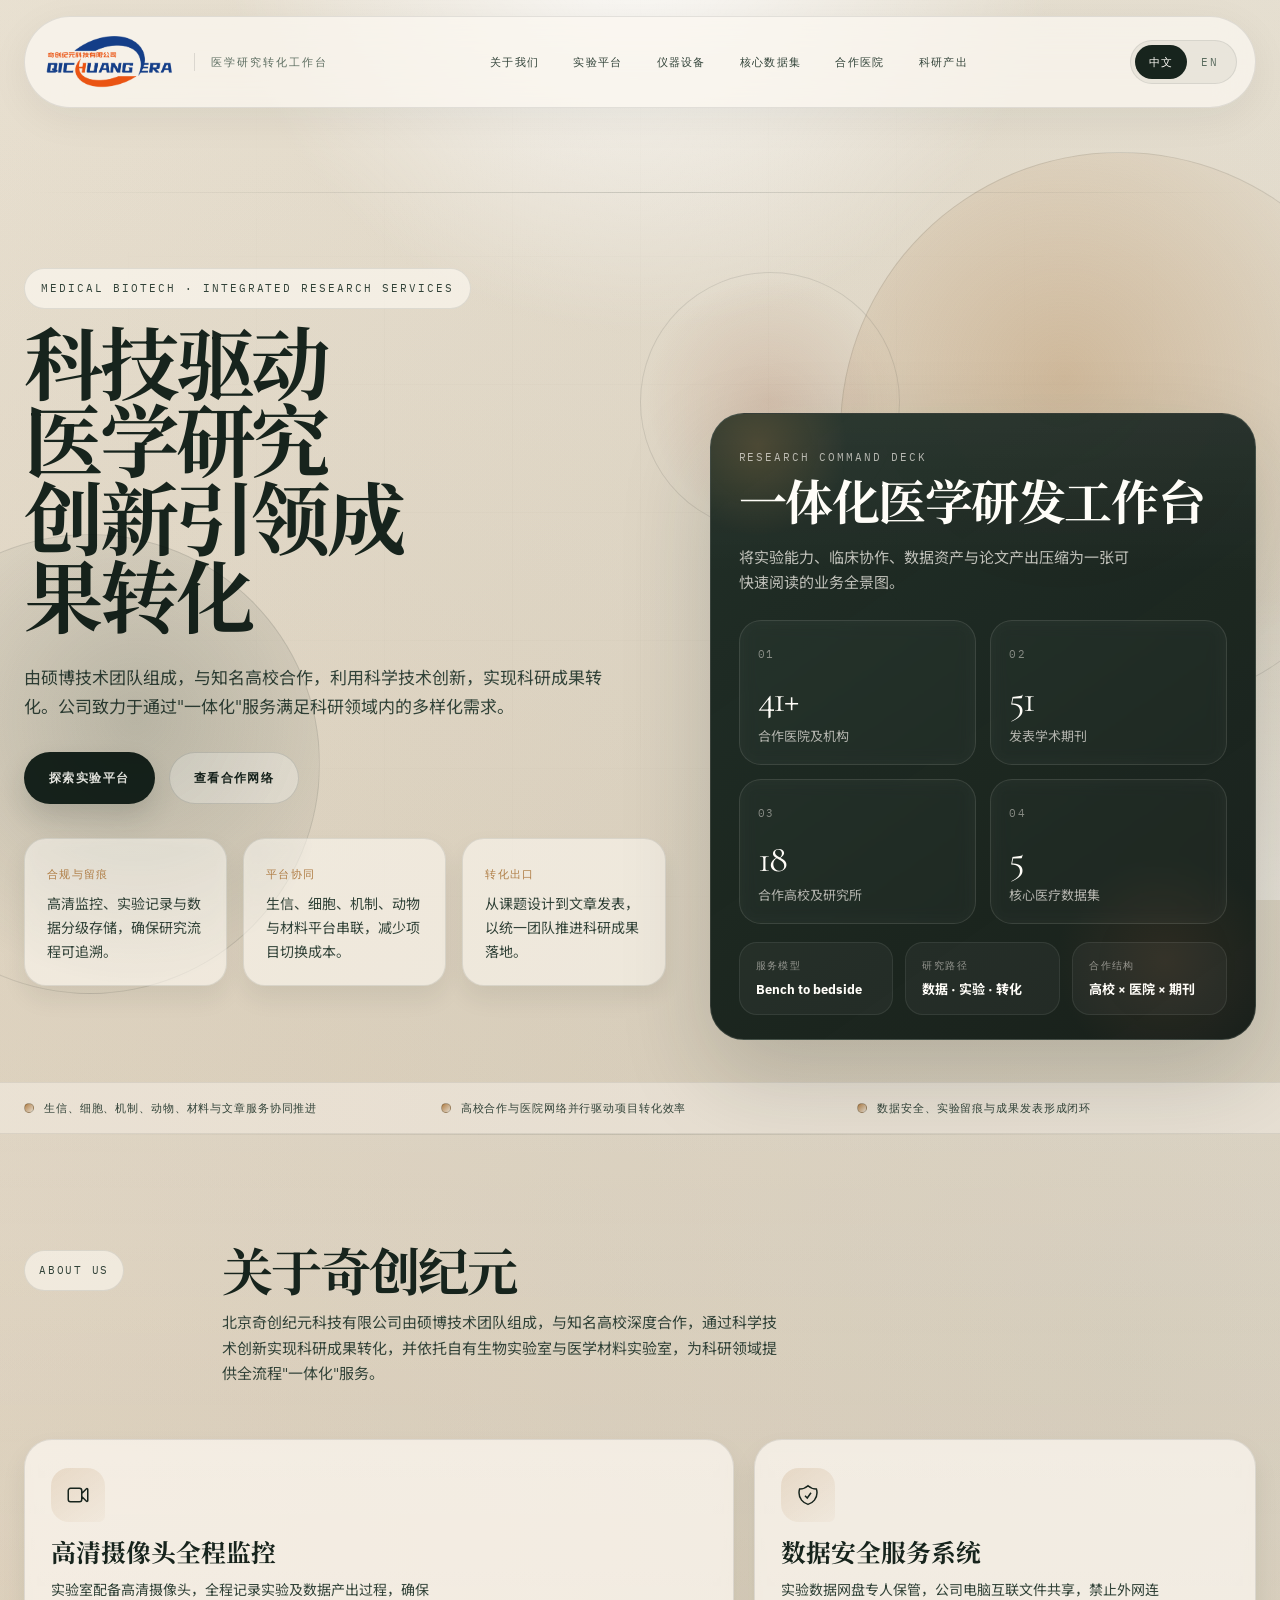
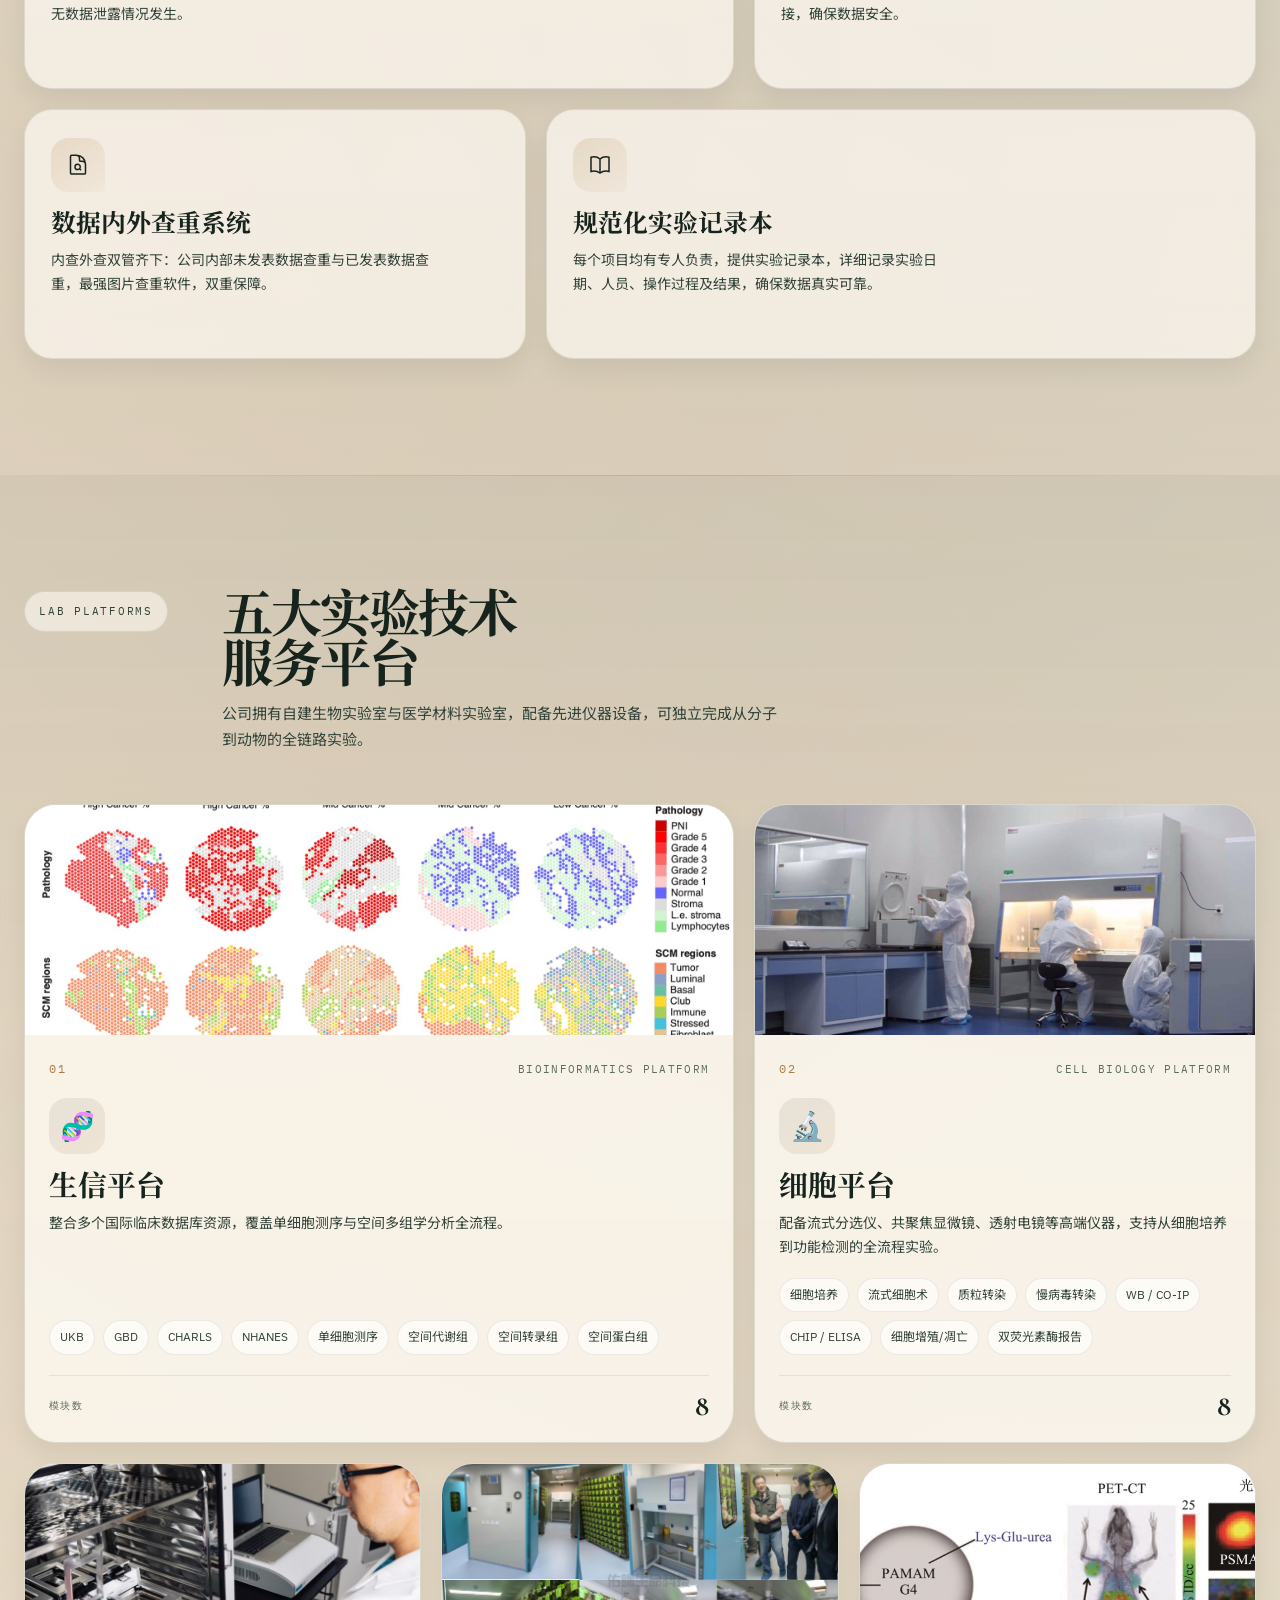
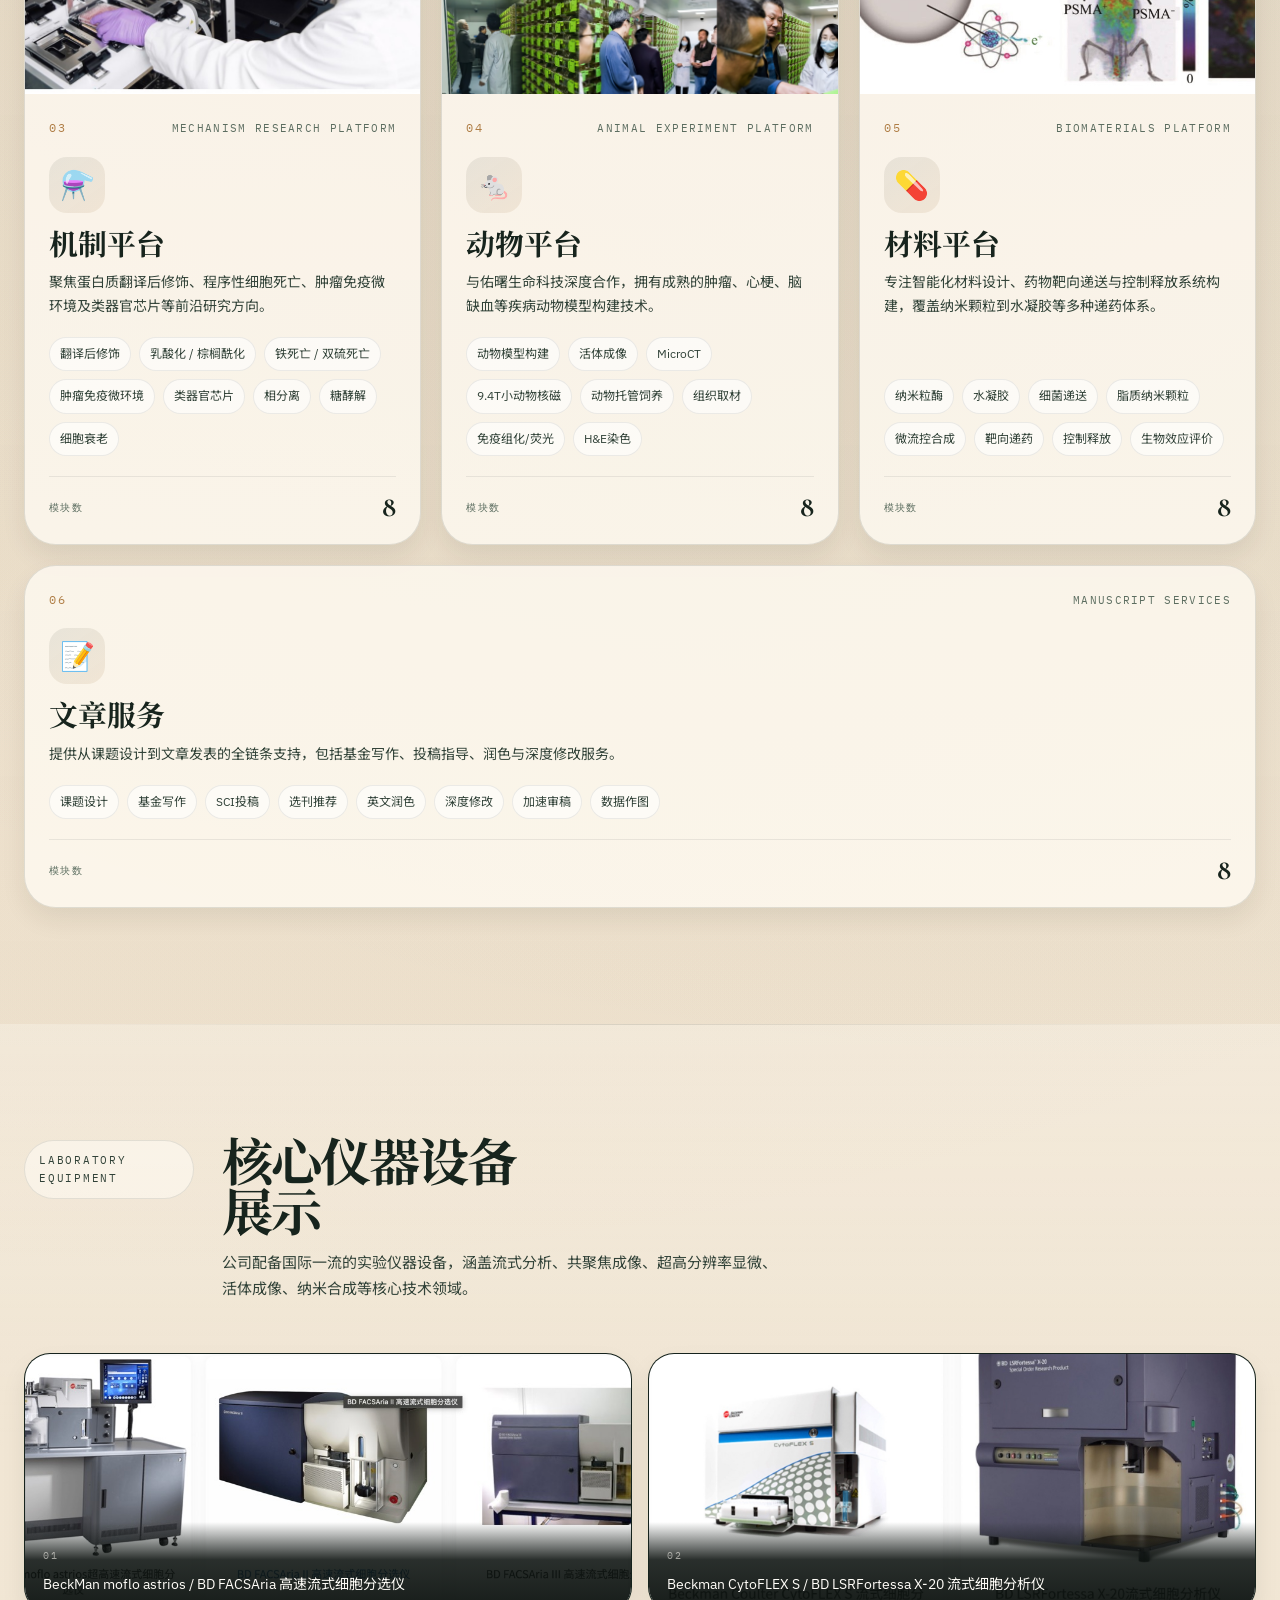
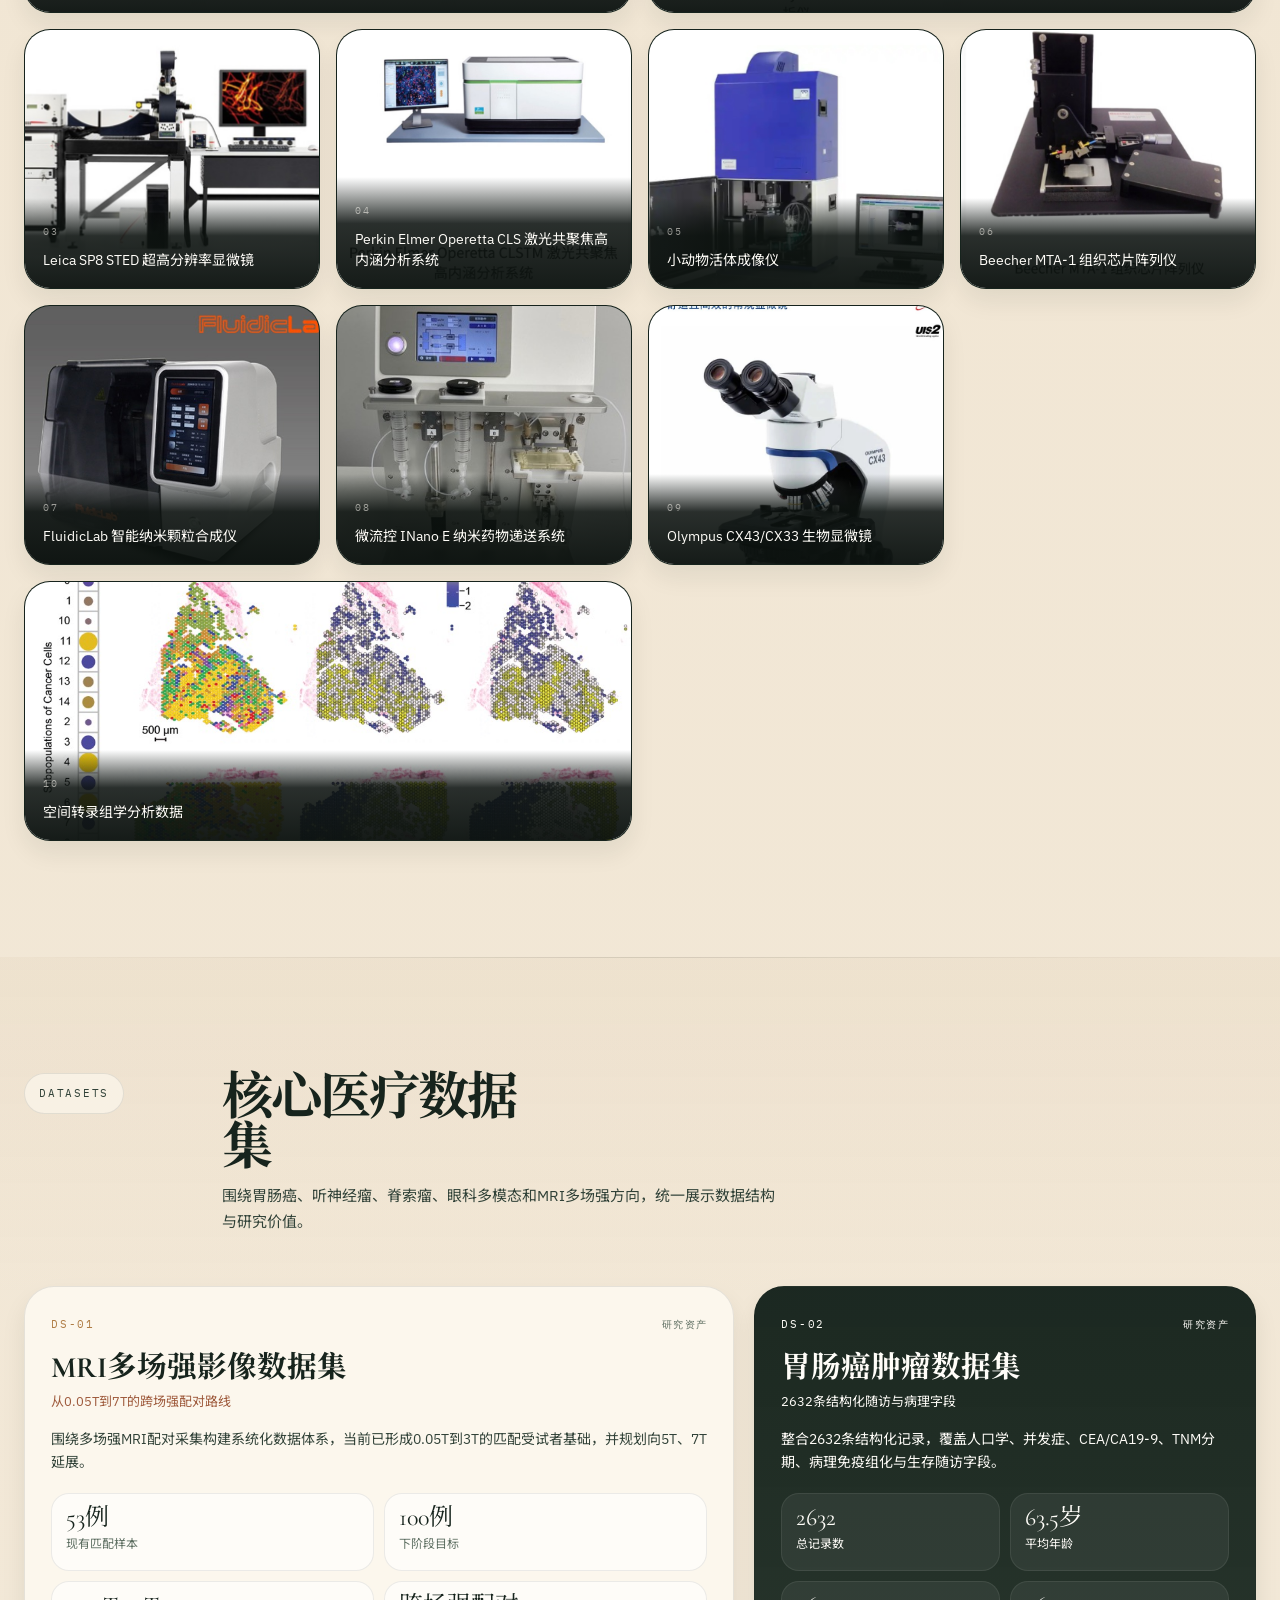
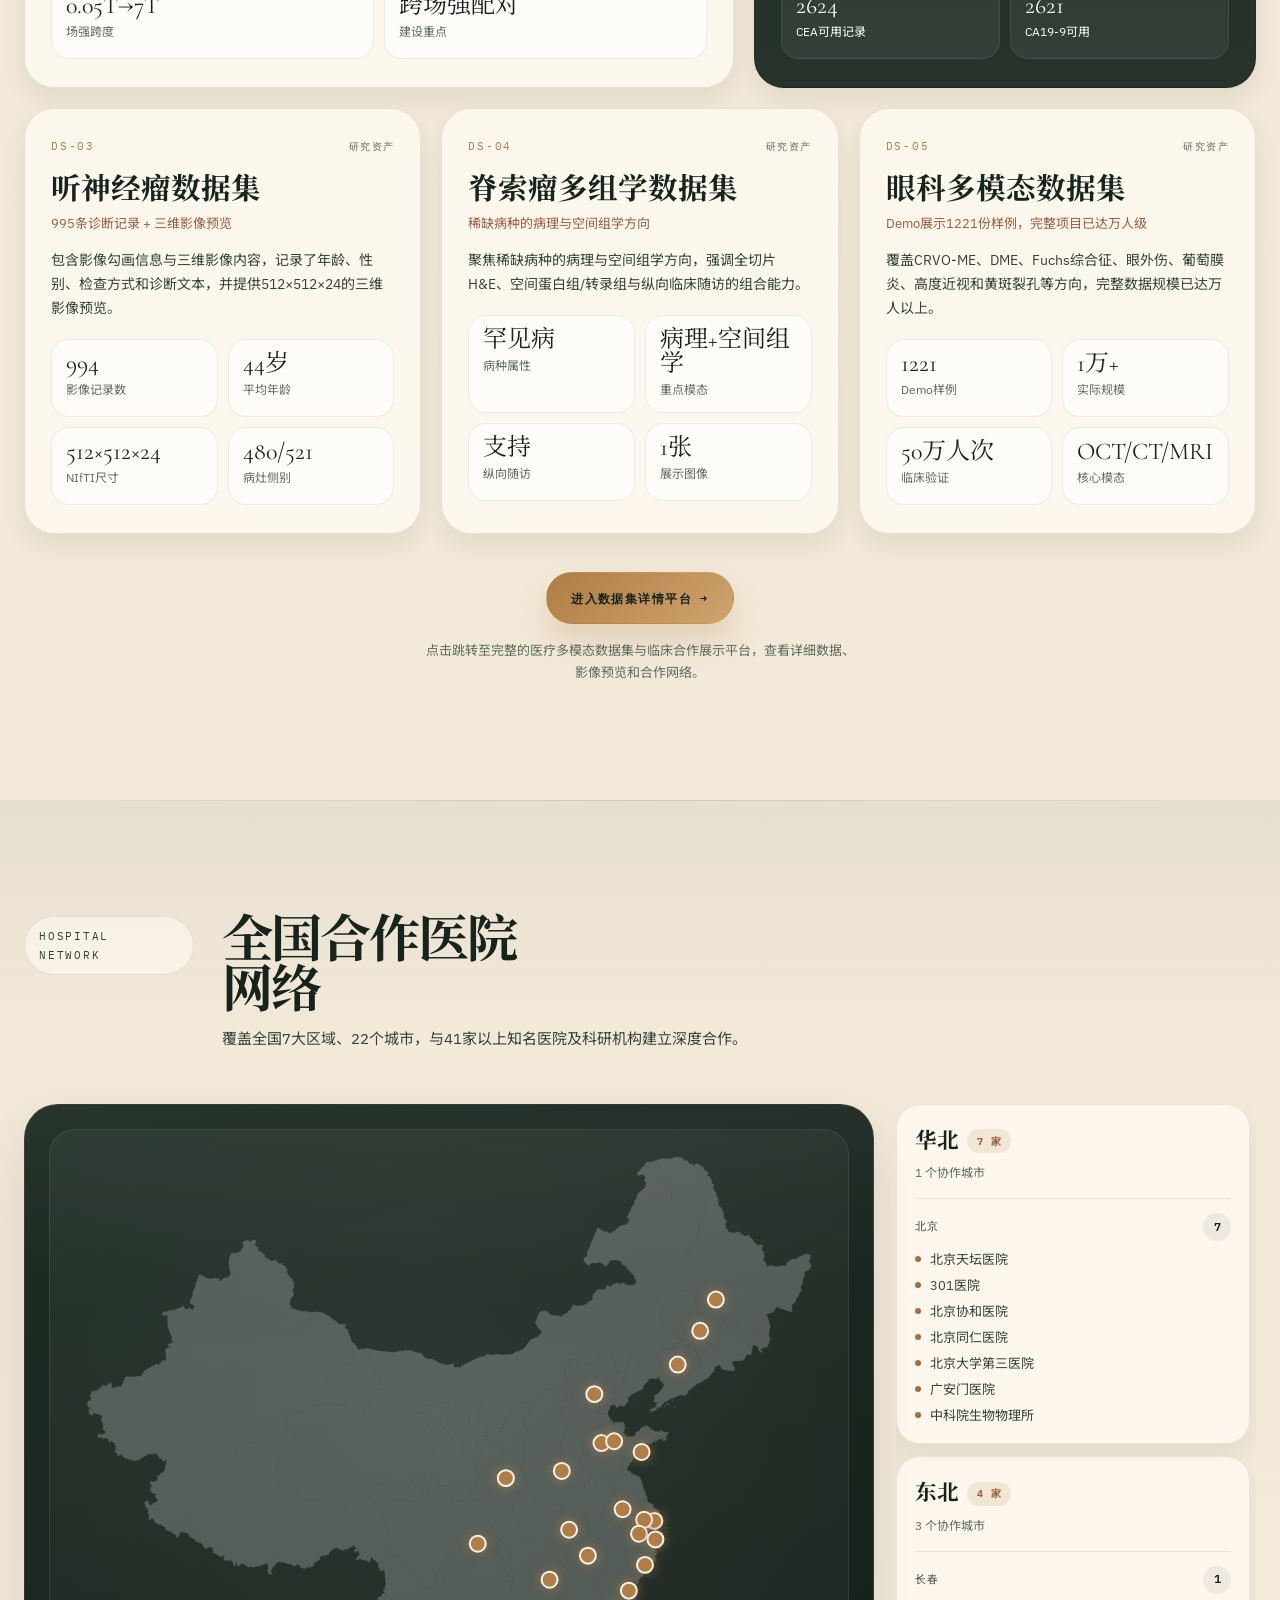
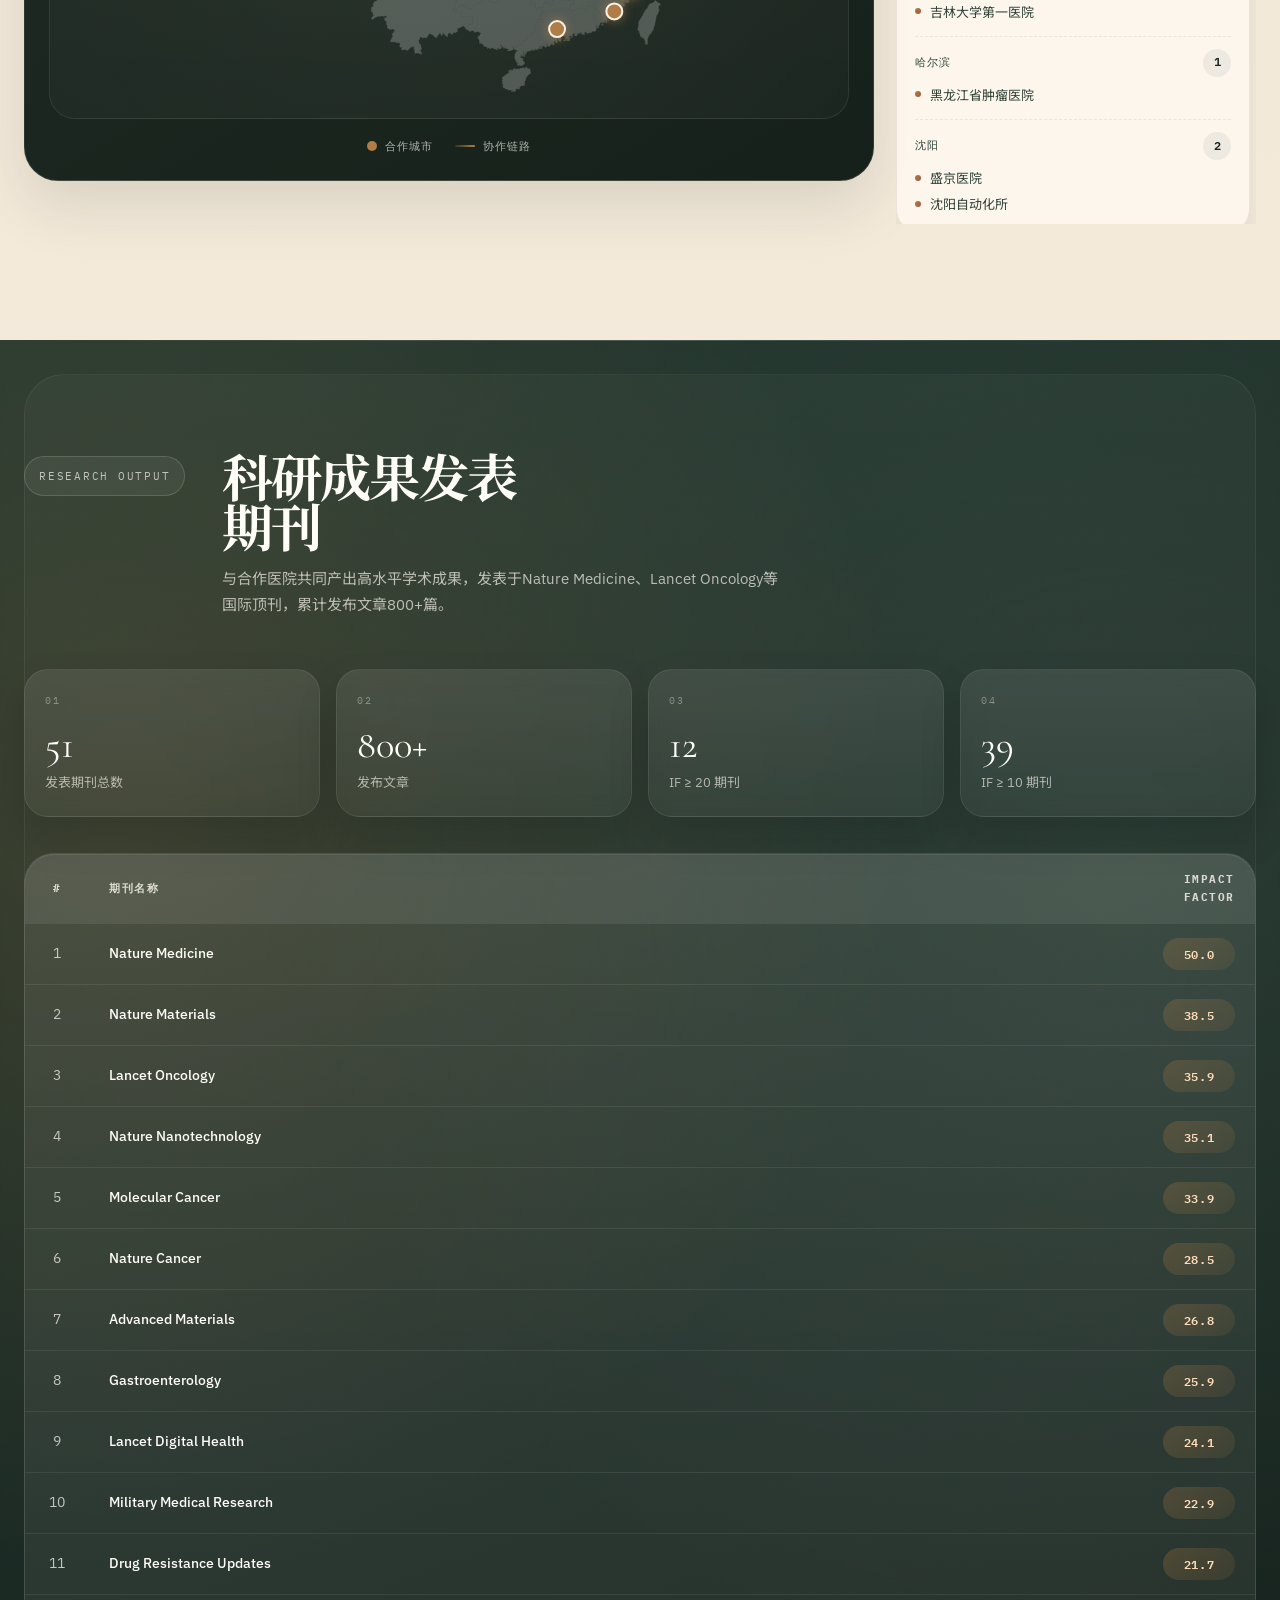
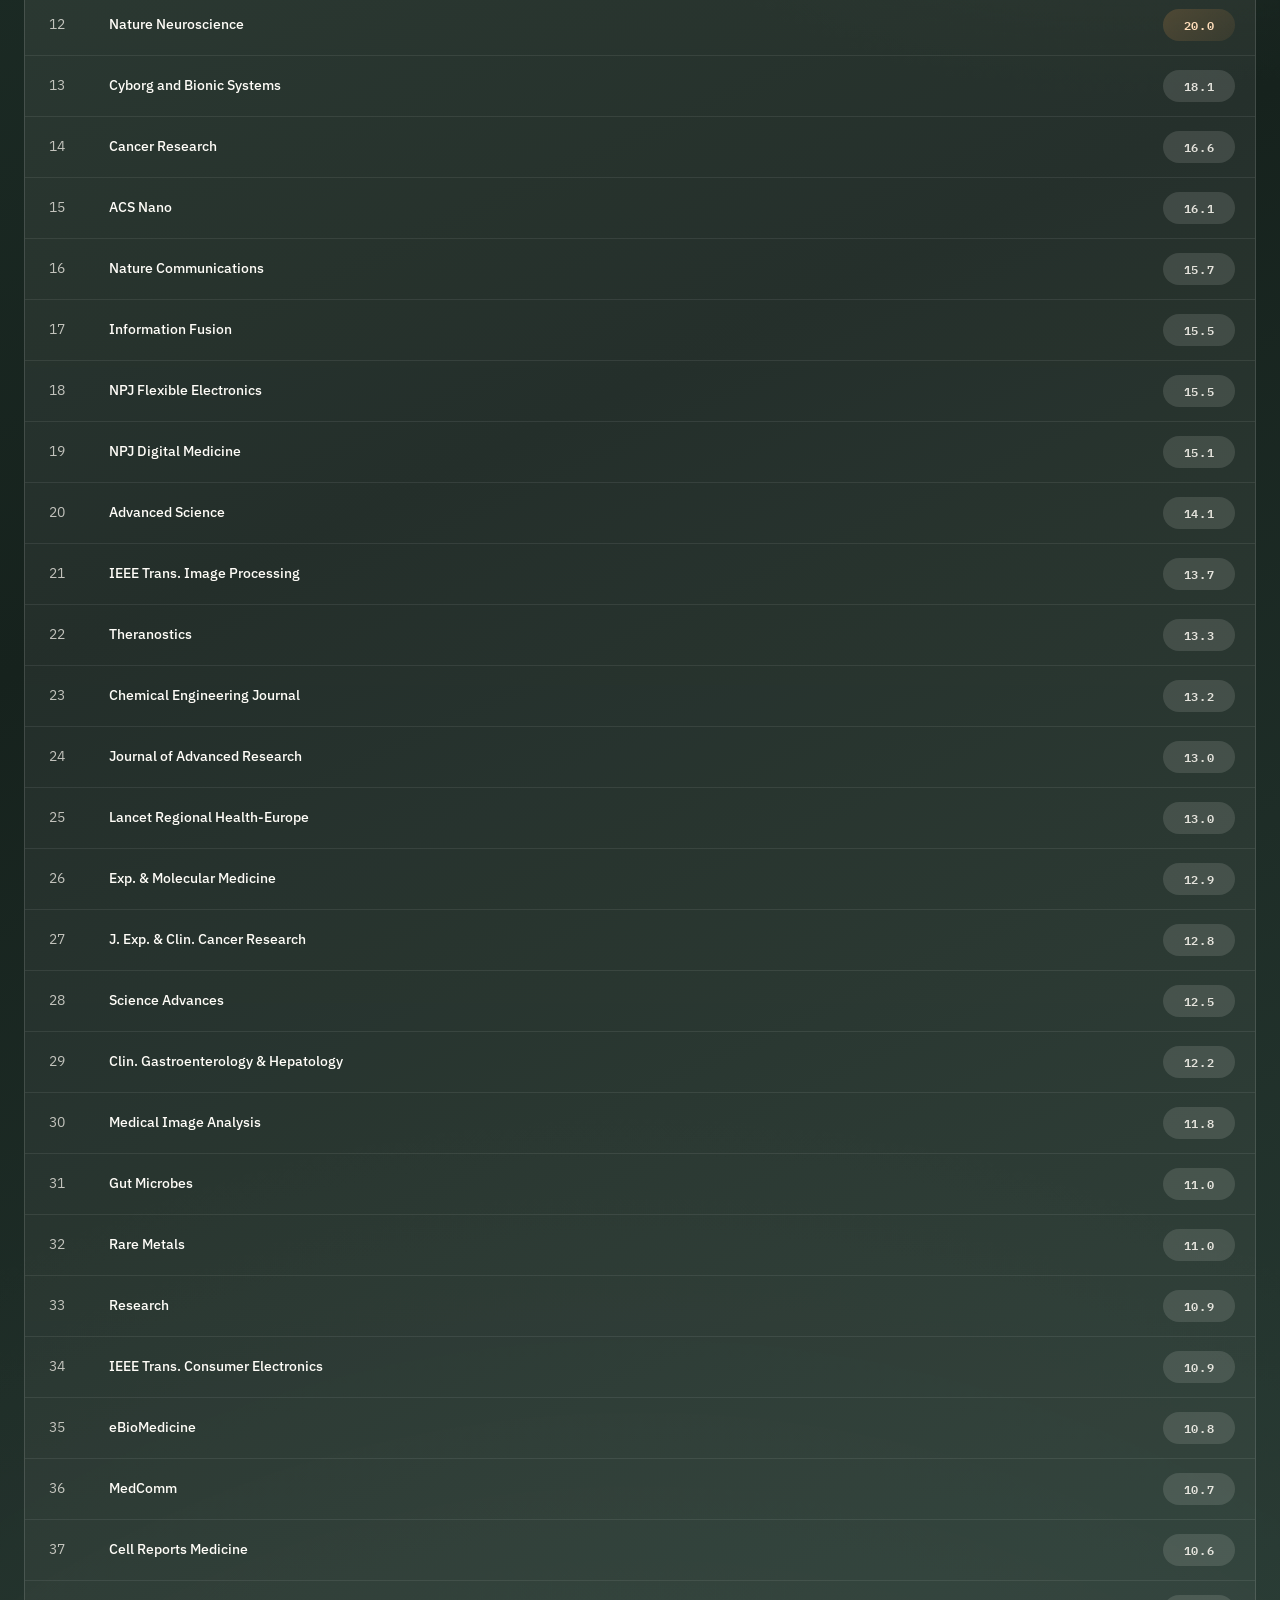
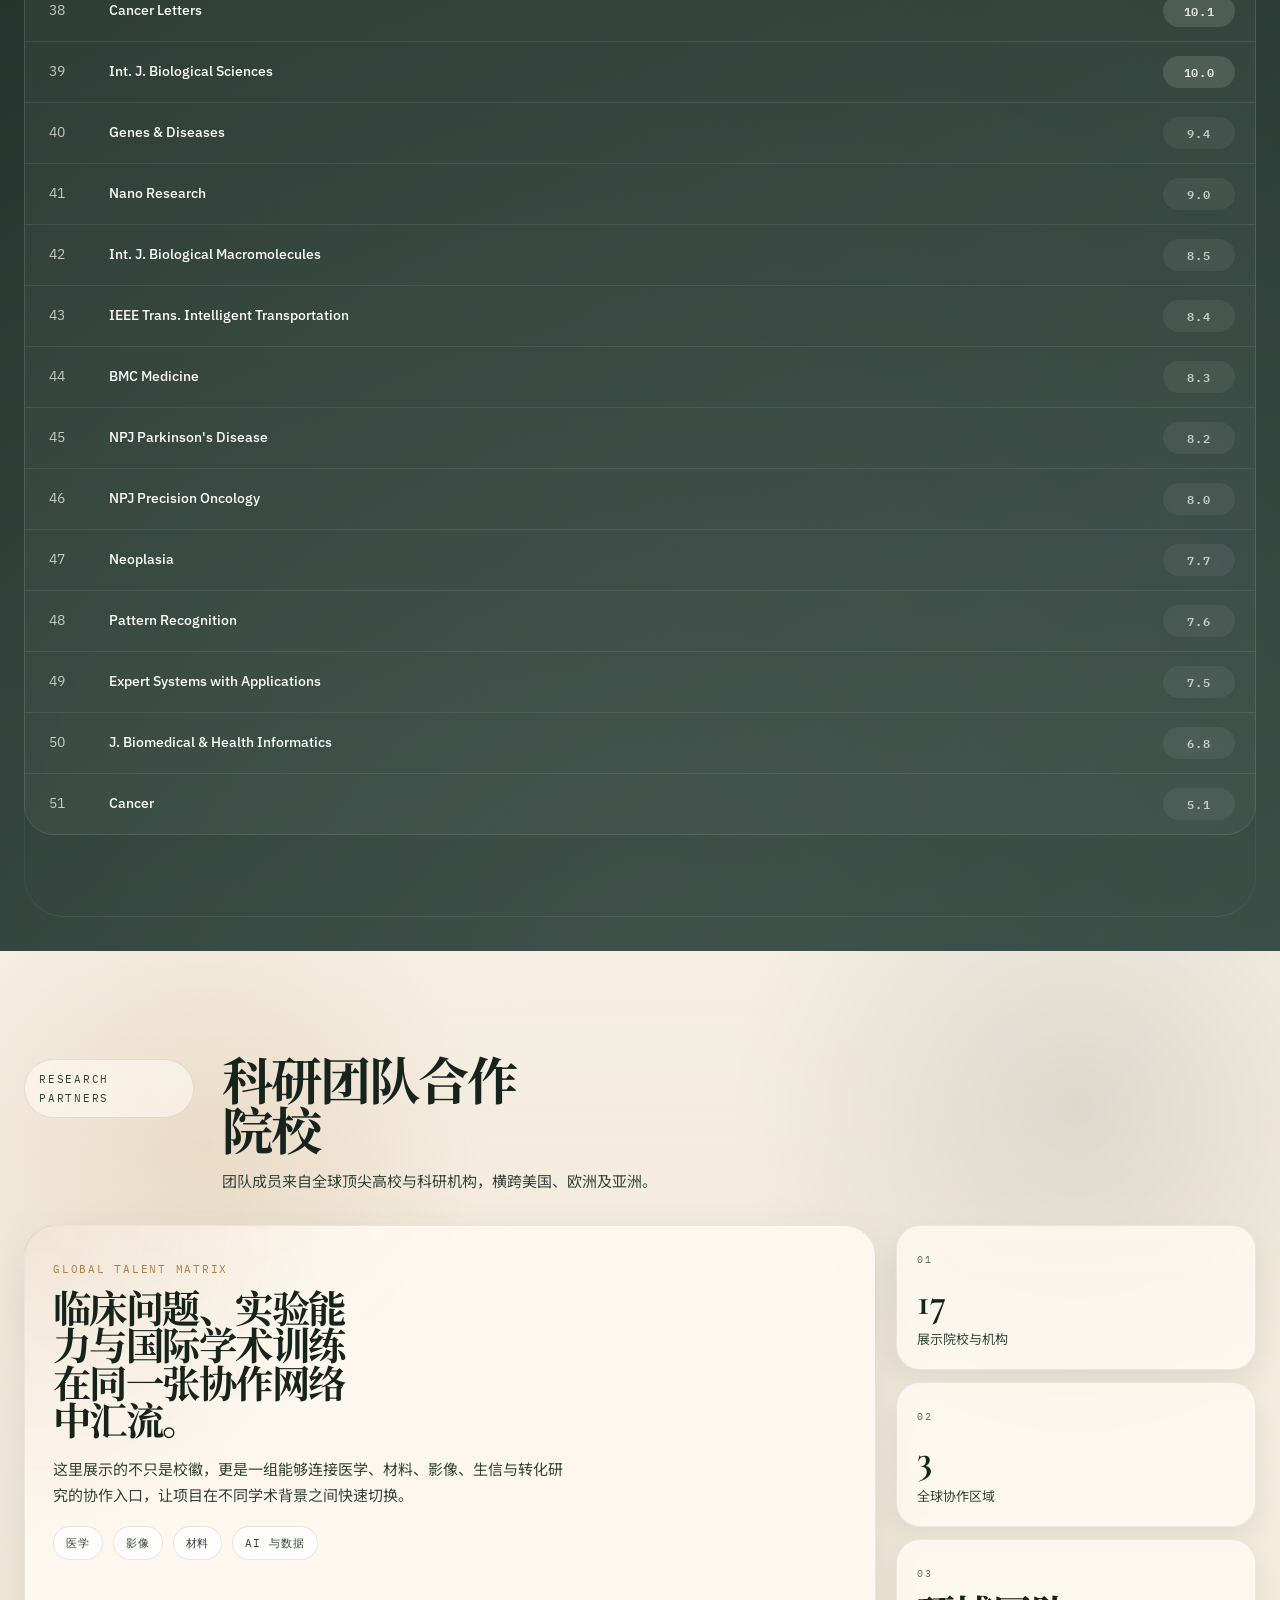
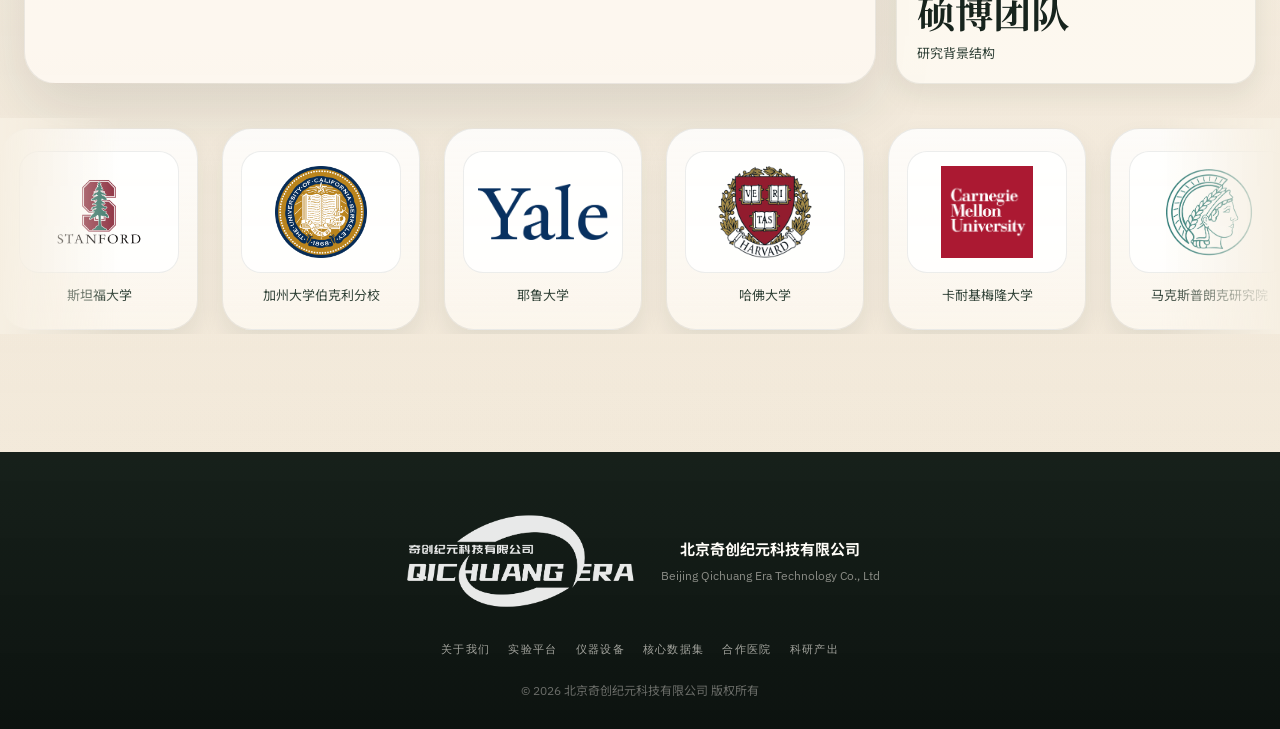
==== commit ef6f1b81: "Improve responsive layouts and geospatial map markers" ====
--- a/index.html
+++ b/index.html
@@ -200,8 +200,13 @@
         <div class="hospital-layout">
             <div class="map-container">
                 <div class="map-wrapper" id="map-wrapper">
-                    <img class="china-map" src="assets/data/cn.svg" alt="China map">
-                    <div class="map-markers" id="map-markers"></div>
+                    <svg class="china-network-map" id="china-network-map" viewBox="0 0 1000 738" preserveAspectRatio="xMidYMid meet" role="img" aria-labelledby="china-map-title china-map-desc">
+                        <title id="china-map-title">中国合作城市网络 / China partner city network</title>
+                        <desc id="china-map-desc">合作城市节点根据 WGS84 城市中心经纬度投影到中国地图。</desc>
+                        <image class="china-map" href="assets/data/cn.svg" x="0" y="0" width="1000" height="738" preserveAspectRatio="xMidYMid meet"></image>
+                        <g class="map-links" id="map-links" aria-hidden="true"></g>
+                        <g class="map-markers" id="map-markers"></g>
+                    </svg>
                 </div>
                 <div class="map-legend">
                     <span class="legend-item"><i class="legend-dot"></i><span data-i18n="hospitals.legendCity">合作城市</span></span>
--- a/style.css
+++ b/style.css
@@ -105,6 +105,7 @@
 img {
     display: block;
     max-width: 100%;
+    height: auto;
 }
 
 button {
@@ -1074,6 +1075,7 @@
 
 .dataset-card {
     grid-column: span 4;
+    min-width: 0;
     padding: 28px 26px;
     border-radius: 30px;
     border: 1px solid rgba(23, 36, 29, 0.1);
@@ -1161,10 +1163,12 @@
     display: grid;
     grid-template-columns: repeat(2, minmax(0, 1fr));
     gap: 10px;
+    min-width: 0;
 }
 
 .ds-stat {
     min-height: 78px;
+    min-width: 0;
     padding: 12px 14px;
     border-radius: 18px;
     border: 1px solid rgba(23, 36, 29, 0.08);
@@ -1178,6 +1182,8 @@
     font-size: 1.5rem;
     line-height: 1;
     color: var(--forest);
+    overflow-wrap: anywhere;
+    word-break: break-word;
 }
 
 .ds-stat-label {
@@ -1242,65 +1248,113 @@
         linear-gradient(180deg, rgba(255, 251, 244, 0.03), rgba(255, 251, 244, 0.01));
 }
 
-.china-map {
+.china-network-map {
+    display: block;
     width: 100%;
     height: 100%;
-    object-fit: contain;
+}
+
+.china-map {
     opacity: 0.22;
     filter: grayscale(1) brightness(1.8);
-}
-
+    pointer-events: none;
+}
+
+.map-links,
 .map-markers {
-    position: absolute;
-    inset: 0;
+    pointer-events: none;
+}
+
+.map-link {
+    fill: none;
+    stroke: rgba(175, 125, 69, 0.58);
+    stroke-width: 2;
+    stroke-linecap: round;
+    vector-effect: non-scaling-stroke;
 }
 
 .map-marker {
-    position: absolute;
-    transform: translate(-50%, -50%);
-    z-index: 2;
+    cursor: pointer;
+    outline: none;
+    pointer-events: all;
+}
+
+.map-marker-hit {
+    fill: transparent;
+}
+
+.map-marker-dot,
+.map-marker-pulse {
+    vector-effect: non-scaling-stroke;
 }
 
 .map-marker-dot {
-    width: 12px;
-    height: 12px;
-    border-radius: 50%;
-    border: 2px solid rgba(255, 251, 244, 0.94);
-    background: var(--gold);
-    box-shadow: 0 0 0 8px rgba(175, 125, 69, 0.14);
+    fill: var(--gold);
+    stroke: rgba(255, 251, 244, 0.94);
+    stroke-width: 2;
+    filter: drop-shadow(0 0 7px rgba(175, 125, 69, 0.7));
+}
+
+.map-marker-pulse {
+    fill: none;
+    stroke: rgba(175, 125, 69, 0.5);
     animation: pulseDot 2.8s ease-out infinite;
 }
 
 @keyframes pulseDot {
     0% {
-        box-shadow: 0 0 0 0 rgba(175, 125, 69, 0.28);
+        opacity: 0.75;
+        stroke-width: 0;
     }
     100% {
-        box-shadow: 0 0 0 14px rgba(175, 125, 69, 0);
+        opacity: 0;
+        stroke-width: 18;
     }
 }
 
 .map-marker-label {
-    position: absolute;
-    left: 50%;
-    bottom: calc(100% + 12px);
-    transform: translateX(-50%);
-    padding: 5px 10px;
-    border-radius: 999px;
-    background: rgba(255, 251, 244, 0.94);
-    color: var(--forest);
-    font-family: var(--font-mono);
-    font-size: 10px;
-    letter-spacing: 0.08em;
-    white-space: nowrap;
     opacity: 0;
+    transform: translateY(5px);
     pointer-events: none;
     transition: opacity 0.2s ease, transform 0.2s ease;
 }
 
-.map-marker:hover .map-marker-label {
+.map-marker-label-bg {
+    fill: rgba(255, 251, 244, 0.96);
+    stroke: rgba(175, 125, 69, 0.28);
+    stroke-width: 1;
+    vector-effect: non-scaling-stroke;
+    filter: drop-shadow(0 5px 8px rgba(10, 20, 14, 0.2));
+}
+
+.map-marker-label-text {
+    fill: var(--forest);
+    font-family: var(--font-mono);
+    font-size: 12px;
+    font-weight: 700;
+    letter-spacing: 0.03em;
+    text-anchor: middle;
+    dominant-baseline: middle;
+}
+
+.map-marker:hover .map-marker-label,
+.map-marker:focus .map-marker-label,
+.map-marker:focus-visible .map-marker-label {
     opacity: 1;
-    transform: translateX(-50%) translateY(-2px);
+    transform: translateY(0);
+}
+
+.map-debug-label {
+    fill: var(--white);
+    stroke: var(--forest);
+    stroke-width: 3;
+    paint-order: stroke;
+    vector-effect: non-scaling-stroke;
+    font-family: var(--font-mono);
+    font-size: 14px;
+    font-weight: 700;
+    letter-spacing: 0.04em;
+    pointer-events: none;
 }
 
 .map-legend {
@@ -1928,78 +1982,10 @@
     transform: translateY(0);
 }
 
-@media (max-width: 1180px) {
-    .hero-shell {
-        grid-template-columns: 1fr;
-    }
-
-    .hero-copy {
-        padding-bottom: 0;
-    }
-
-    .hero-panel {
-        max-width: 760px;
-    }
-
-    .section-header {
-        grid-template-columns: 1fr;
-        gap: 14px;
-    }
-
-    .section-eyebrow,
-    .section-title,
-    .section-desc {
-        grid-column: auto;
-        grid-row: auto;
-    }
-
-    .section-title {
-        max-width: none;
-    }
-
-    .about-grid,
-    .platforms-grid,
-    .dataset-grid,
-    .equipment-grid {
-        grid-template-columns: repeat(2, minmax(0, 1fr));
-    }
-
-    .about-card,
-    .platform-card,
-    .dataset-card,
-    .dataset-card.feature-primary,
-    .dataset-card.feature-secondary,
-    .equip-card,
-    .equip-card.equip-wide {
-        grid-column: auto;
-    }
-
-    .hospital-layout {
-        grid-template-columns: 1fr;
-    }
-
-    .hospital-sidebar {
-        grid-template-columns: repeat(2, minmax(0, 1fr));
-        max-height: none;
-    }
-
-    .pub-highlights {
-        grid-template-columns: repeat(2, minmax(0, 1fr));
-    }
-
-    .partners-overview {
-        grid-template-columns: 1fr;
-    }
-
-    .partners-metrics {
-        grid-template-columns: repeat(3, minmax(0, 1fr));
-    }
-}
-
-@media (max-width: 900px) {
-    :root {
-        --header-h: 96px;
-        --section-py: 88px;
+@media (max-width: 1199.98px) {
+    body > .header {
+        position: fixed;
+        z-index: 1000;
     }
 
     .logo-copy {
@@ -2009,6 +1995,7 @@
     .main-nav {
         display: none;
         position: fixed;
+        z-index: 1001;
         top: 88px;
         left: 24px;
         right: 24px;
@@ -2053,6 +2040,80 @@
         transform: translateY(-7px) rotate(-45deg);
     }
 
+    .hero-shell {
+        grid-template-columns: 1fr;
+    }
+
+    .hero-copy {
+        padding-bottom: 0;
+    }
+
+    .hero-panel {
+        max-width: 760px;
+    }
+
+    .section-header {
+        grid-template-columns: 1fr;
+        gap: 14px;
+    }
+
+    .section-eyebrow,
+    .section-title,
+    .section-desc {
+        grid-column: auto;
+        grid-row: auto;
+    }
+
+    .section-title {
+        max-width: none;
+    }
+
+    .about-grid,
+    .platforms-grid,
+    .dataset-grid,
+    .equipment-grid {
+        grid-template-columns: repeat(2, minmax(0, 1fr));
+    }
+
+    .about-grid > .about-card,
+    .platforms-grid > .platform-card,
+    .dataset-grid > .dataset-card,
+    .dataset-grid > .dataset-card.feature-primary,
+    .dataset-grid > .dataset-card.feature-secondary,
+    .equipment-grid > .equip-card,
+    .equipment-grid > .equip-card.equip-wide {
+        grid-column: auto;
+        min-width: 0;
+    }
+
+    .hospital-layout {
+        grid-template-columns: 1fr;
+    }
+
+    .hospital-sidebar {
+        grid-template-columns: repeat(2, minmax(0, 1fr));
+        max-height: none;
+    }
+
+    .pub-highlights {
+        grid-template-columns: repeat(2, minmax(0, 1fr));
+    }
+
+    .partners-overview {
+        grid-template-columns: 1fr;
+    }
+
+    .partners-metrics {
+        grid-template-columns: repeat(3, minmax(0, 1fr));
+    }
+}
+
+@media (max-width: 900px) {
+    :root {
+        --header-h: 96px;
+        --section-py: 88px;
+    }
+
     .hero-notes,
     .hero-panel-foot,
     .hero-ticker-track {
@@ -2067,41 +2128,98 @@
     html[lang="en"] .hero-title {
         font-size: clamp(2.3rem, 8.8vw, 3.85rem);
     }
-}
-
-@media (max-width: 768px) {
+
+    .partners-metrics {
+        grid-template-columns: repeat(2, minmax(0, 1fr));
+    }
+}
+
+@media (max-width: 767.98px) {
+    :root {
+        --header-h: 88px;
+        --section-py: 80px;
+    }
+
     .container {
-        width: min(100% - 28px, 1240px);
+        width: min(calc(100% - 32px), 1240px);
     }
 
     .header {
-        top: 10px;
+        top: 8px;
     }
 
     .header-inner {
-        gap: 12px;
-        padding: 10px 12px;
+        gap: 8px;
+        padding: 9px 10px;
     }
 
     .logo-img {
-        height: 50px;
-        max-width: min(58vw, 230px);
+        height: 44px;
+        max-width: min(40vw, 160px);
     }
 
     .header.scrolled .logo-img {
-        height: 44px;
+        height: 40px;
     }
 
     .lang-toggle button {
-        padding: 7px 10px;
+        padding: 6px 8px;
+        font-size: 11px;
+    }
+
+    .hamburger {
+        flex: 0 0 40px;
+        width: 40px;
+        height: 40px;
+    }
+
+    .main-nav {
+        top: 76px;
+        left: 16px;
+        right: 16px;
+        max-height: calc(100dvh - 92px);
+        overflow-y: auto;
+    }
+
+    .main-nav a {
+        font-size: 13px;
     }
 
     .hero {
+        min-height: auto;
         padding-top: calc(var(--header-h) + 18px);
+    }
+
+    .hero-shell {
+        gap: 32px;
     }
 
     .hero-copy {
         padding-top: 18px;
+    }
+
+    .hero-desc {
+        font-size: 16px;
+        line-height: 1.75;
+    }
+
+    .hero-actions .btn {
+        flex: 1 1 100%;
+        width: 100%;
+        font-size: 13px;
+    }
+
+    .hero-notes {
+        gap: 14px;
+    }
+
+    .hero-note {
+        min-height: 0;
+        padding: 20px;
+    }
+
+    .hero-note p {
+        font-size: 15px;
     }
 
     .hero-panel {
@@ -2110,7 +2228,47 @@
     }
 
     .hero-stats {
-        grid-template-columns: 1fr;
+        grid-template-columns: repeat(2, minmax(0, 1fr));
+        gap: 10px;
+    }
+
+    .hero-stat {
+        min-height: 118px;
+        padding: 16px;
+    }
+
+    .hero-stat-order {
+        margin-bottom: 12px;
+    }
+
+    .hero-stat-label {
+        max-width: none;
+        font-size: 13px;
+    }
+
+    .hero-panel-foot {
+        gap: 10px;
+    }
+
+    .hero-foot-item span {
+        font-size: 11px;
+    }
+
+    .hero-foot-item strong {
+        font-size: 14px;
+    }
+
+    .hero-ticker {
+        margin-top: 32px;
+    }
+
+    .section-header {
+        gap: 12px;
+        margin-bottom: 34px;
+    }
+
+    .section-desc {
+        font-size: 15px;
     }
 
     .about-grid,
@@ -2121,18 +2279,239 @@
     .pub-highlights,
     .partners-metrics {
         grid-template-columns: 1fr;
+        gap: 18px;
+    }
+
+    .about-grid > .about-card,
+    .platforms-grid > .platform-card,
+    .dataset-grid > .dataset-card,
+    .equipment-grid > .equip-card {
+        grid-column: 1 / -1;
+        width: 100%;
+        min-width: 0;
+    }
+
+    .about-card {
+        min-height: 0;
+        padding: 22px 20px;
+    }
+
+    .about-card h3 {
+        font-size: 1.55rem;
+    }
+
+    .about-card p {
+        font-size: 15px;
+    }
+
+    .platform-card {
+        min-height: 0;
+        padding: 0;
+    }
+
+    .p-img-wrap,
+    .platform-card:nth-child(6) .p-img-wrap {
+        width: 100%;
+        height: auto;
+        min-height: 210px;
+        aspect-ratio: 16 / 10;
+    }
+
+    .p-img-wrap img {
+        width: 100%;
+        height: 100%;
+        object-fit: cover;
+    }
+
+    .platform-copy {
+        padding: 22px 20px 20px;
+    }
+
+    .platform-card-head {
+        align-items: flex-start;
+    }
+
+    .p-subtitle {
+        max-width: 70%;
+        font-size: 13px;
+        line-height: 1.45;
+        text-align: right;
+        overflow-wrap: anywhere;
+    }
+
+    .p-icon {
+        width: 54px;
+        height: 54px;
+        font-size: 27px;
+    }
+
+    .platform-card h3 {
+        font-size: 1.75rem;
+    }
+
+    .p-desc {
+        font-size: 15px;
+        line-height: 1.75;
+    }
+
+    .platform-tags {
+        gap: 9px 8px;
+    }
+
+    .platform-tag {
+        max-width: 100%;
+        min-height: 34px;
+        padding: 7px 11px;
+        font-size: 14px;
+        line-height: 1.45;
+        overflow-wrap: anywhere;
+    }
+
+    .platform-foot-label {
+        font-size: 12px;
+    }
+
+    .platform-foot strong {
+        font-size: 1.75rem;
+    }
+
+    .equip-card,
+    .equip-card.equip-wide {
+        min-height: 280px;
+        aspect-ratio: 4 / 3;
+    }
+
+    .equip-index {
+        font-size: 11px;
+    }
+
+    .equip-caption {
+        font-size: 15px;
+    }
+
+    .dataset-card {
+        min-height: 0;
+        padding: 22px 20px;
+        overflow-wrap: anywhere;
+    }
+
+    .ds-name {
+        font-size: 1.7rem;
+    }
+
+    .ds-tagline {
+        font-size: 14px;
+    }
+
+    .ds-summary {
+        font-size: 15px;
     }
 
     .ds-stats {
-        grid-template-columns: 1fr;
+        grid-template-columns: repeat(2, minmax(0, 1fr));
+    }
+
+    .ds-stat {
+        min-height: 84px;
+    }
+
+    .ds-stat-label {
+        font-size: 13px;
+    }
+
+    .btn-dataset {
+        width: 100%;
+        padding-inline: 16px;
+        white-space: normal;
+        text-align: center;
+        line-height: 1.45;
     }
 
     .map-container {
-        padding: 16px;
+        padding: 12px;
+        border-radius: 28px;
+    }
+
+    .map-wrapper {
+        border-radius: 20px;
+    }
+
+    .hospital-region-card {
+        padding: 20px;
+    }
+
+    .hospital-region-head p,
+    .hospital-city-count,
+    .hospital-city li {
+        font-size: 14px;
+    }
+
+    .hospital-city-name {
+        font-size: 12px;
+    }
+
+    .pub-highlight-card {
+        padding: 20px;
+    }
+
+    .ph-meta {
+        font-size: 11px;
+    }
+
+    .ph-label {
+        font-size: 14px;
+    }
+
+    .pub-table-wrap {
+        max-width: 100%;
+        border-radius: 22px;
+        overscroll-behavior-inline: contain;
+    }
+
+    .pub-table {
+        min-width: 560px;
     }
 
     .partners-story {
         padding: 22px 20px;
+    }
+
+    .partners-story-desc {
+        font-size: 15px;
+    }
+
+    .partners-tag {
+        font-size: 12px;
+    }
+
+    .partner-metric {
+        min-height: 0;
+    }
+
+    .partner-metric-label {
+        font-size: 14px;
+    }
+
+    .marquee::before,
+    .marquee::after {
+        width: 60px;
+    }
+
+    .marquee-track {
+        gap: 14px;
+    }
+
+    .marquee-item {
+        width: 172px;
+        padding: 18px 14px;
+    }
+
+    .marquee-logo-wrap {
+        height: 108px;
+    }
+
+    .marquee-item span {
+        font-size: 13px;
     }
 
     .pub-table th,
@@ -2144,11 +2523,32 @@
     .footer-brand {
         flex-direction: column;
     }
+
+    .footer-links a {
+        font-size: 12px;
+    }
 }
 
 @media (max-width: 480px) {
     :root {
         --section-py: 74px;
+    }
+
+    .map-marker-label-bg {
+        x: -200px;
+        y: -110px;
+        width: 400px;
+        height: 76px;
+        rx: 38px;
+    }
+
+    .map-marker-label-text {
+        font-size: 30px;
+        transform: translateY(-38px);
+    }
+
+    .map-debug-label {
+        font-size: 28px;
     }
 
     .header-right {
@@ -2166,10 +2566,13 @@
     .hero-note,
     .about-card,
     .dataset-card,
-    .platform-card,
     .hospital-region-card {
         padding-left: 18px;
         padding-right: 18px;
+    }
+
+    .platform-copy {
+        padding: 20px 18px 18px;
     }
 
     .hero-title {
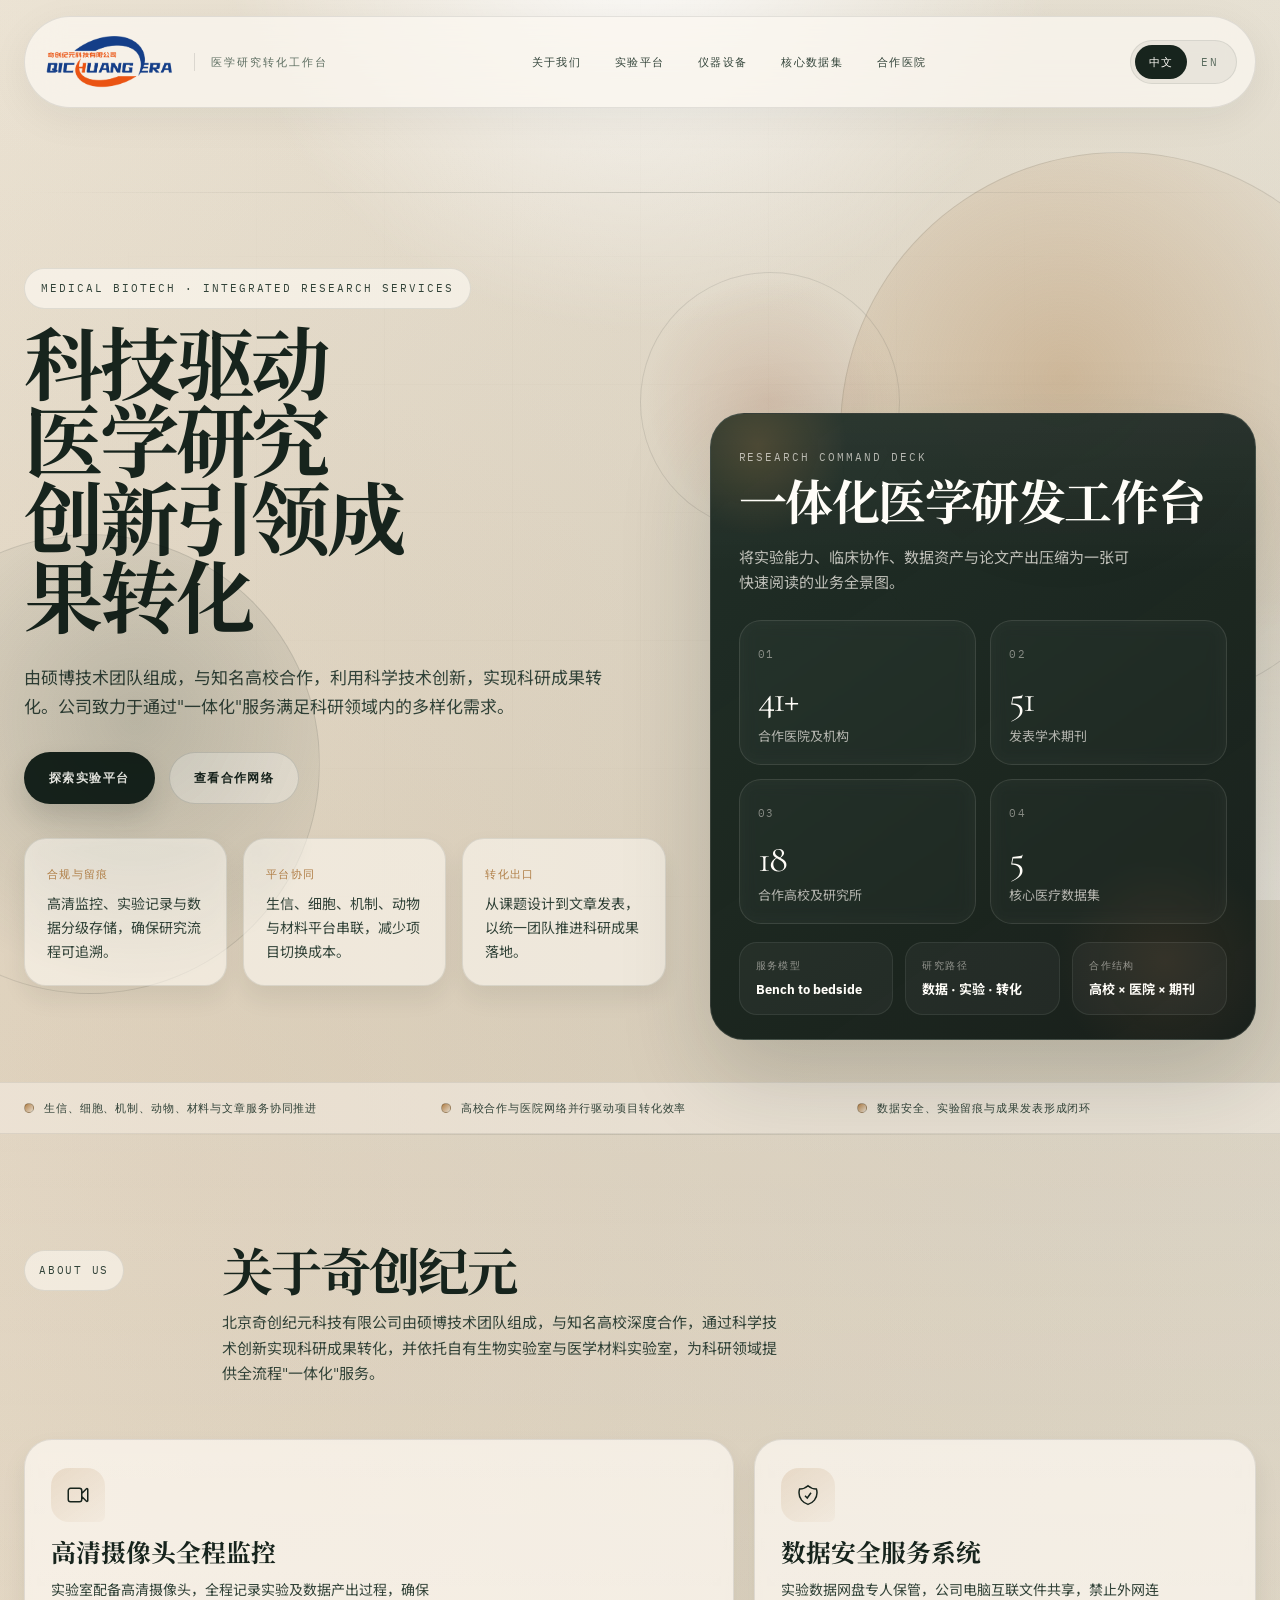
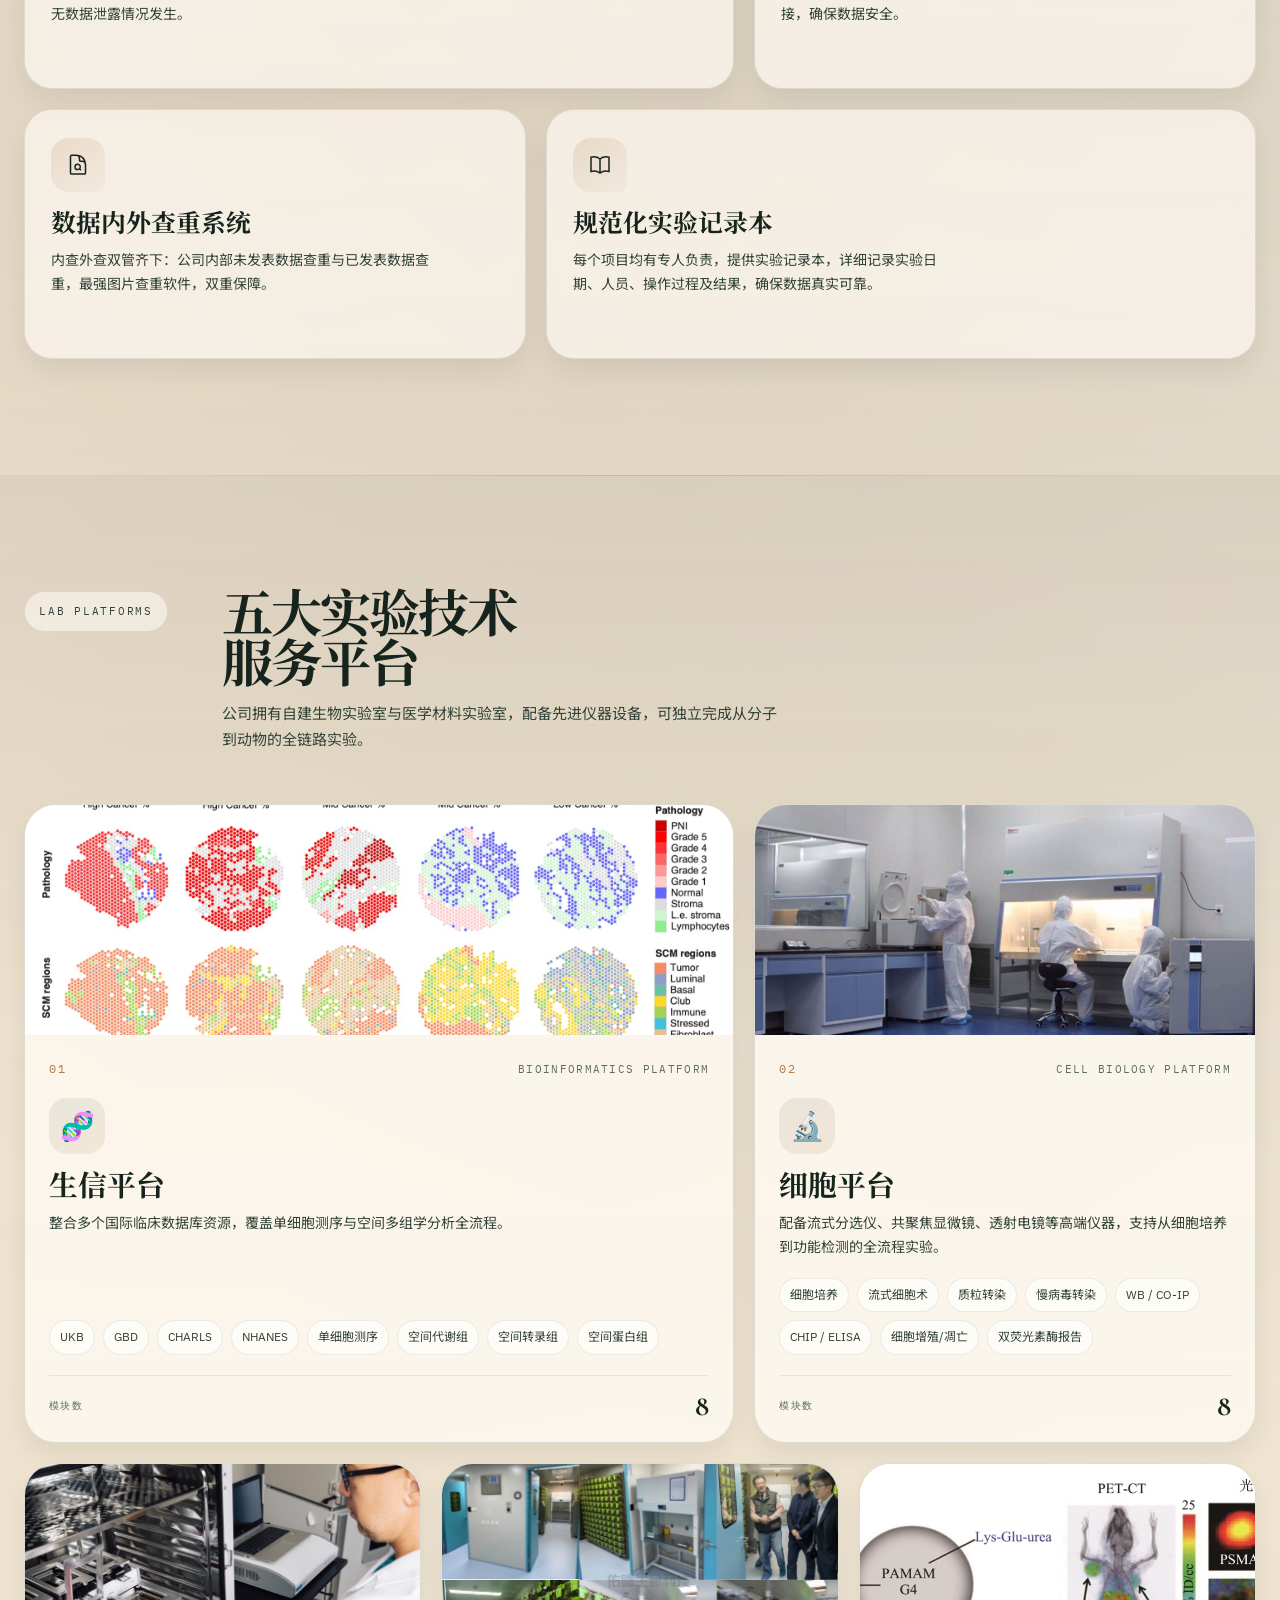
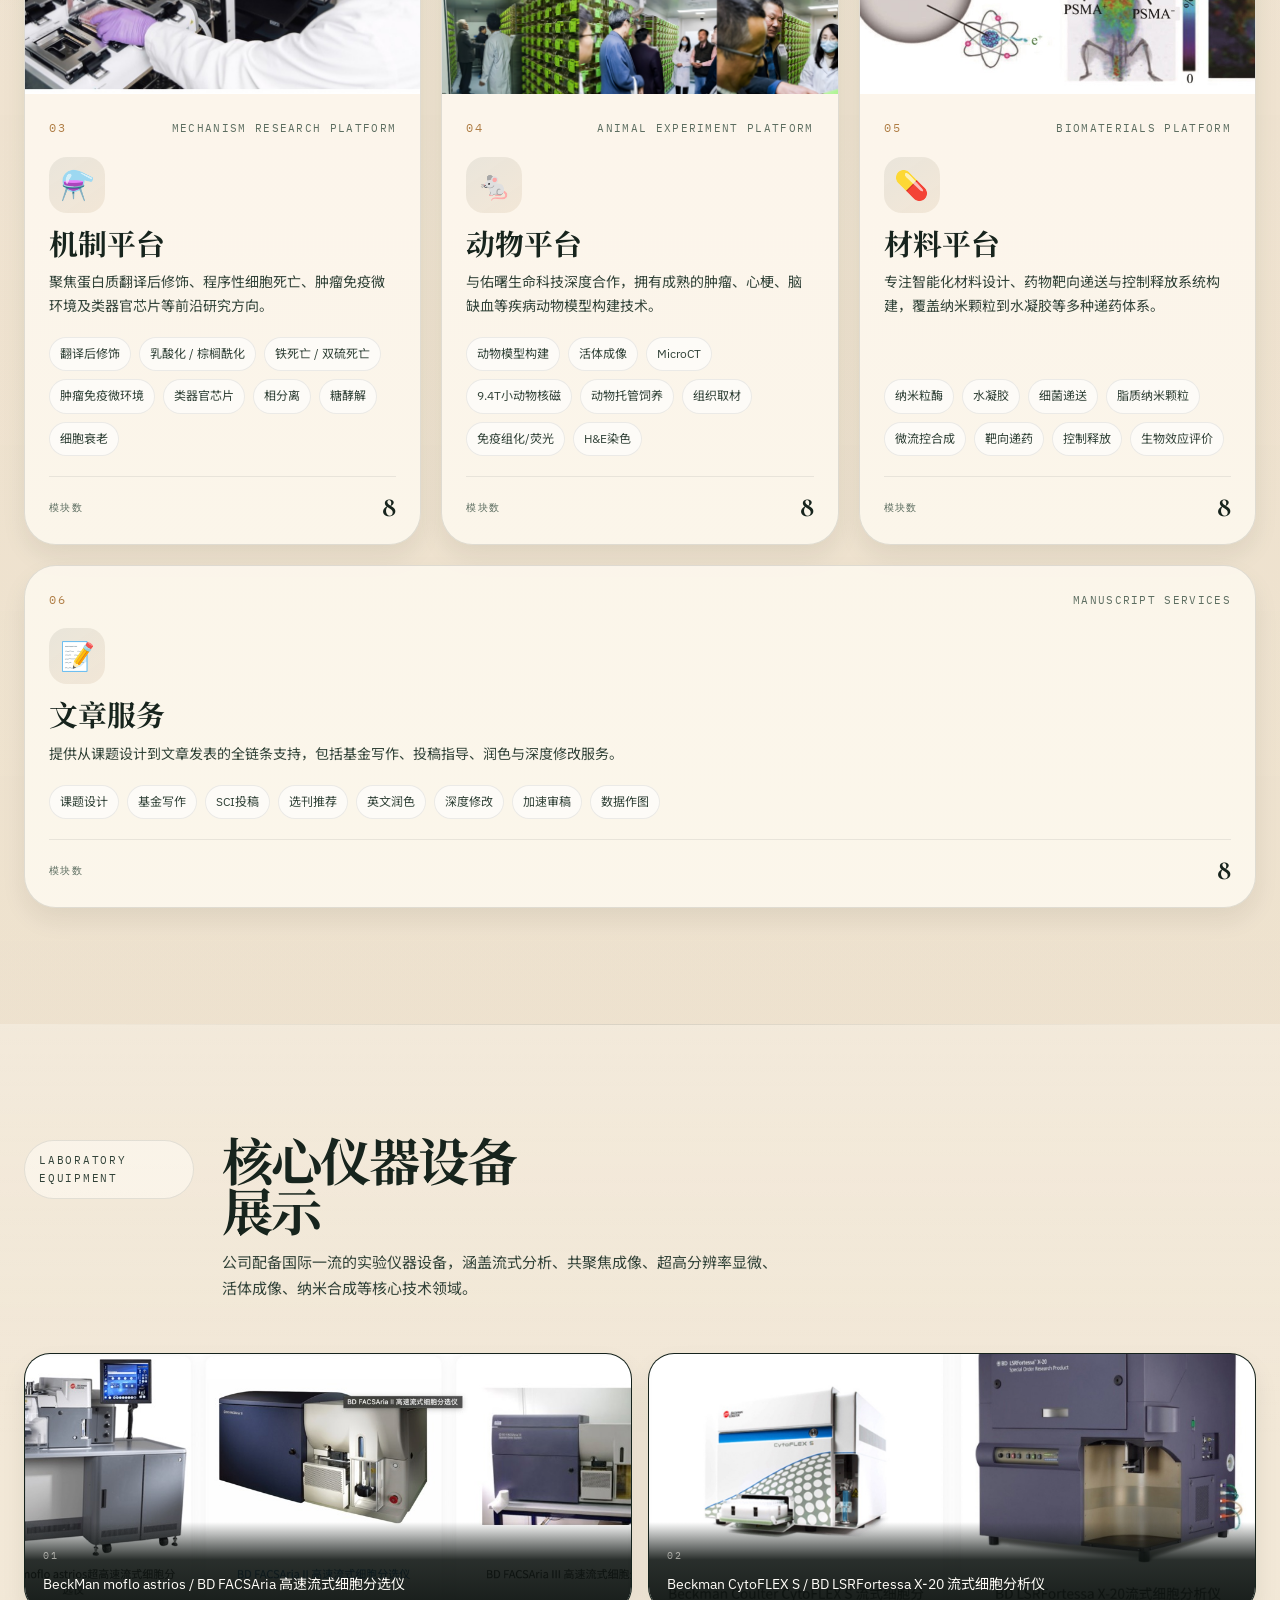
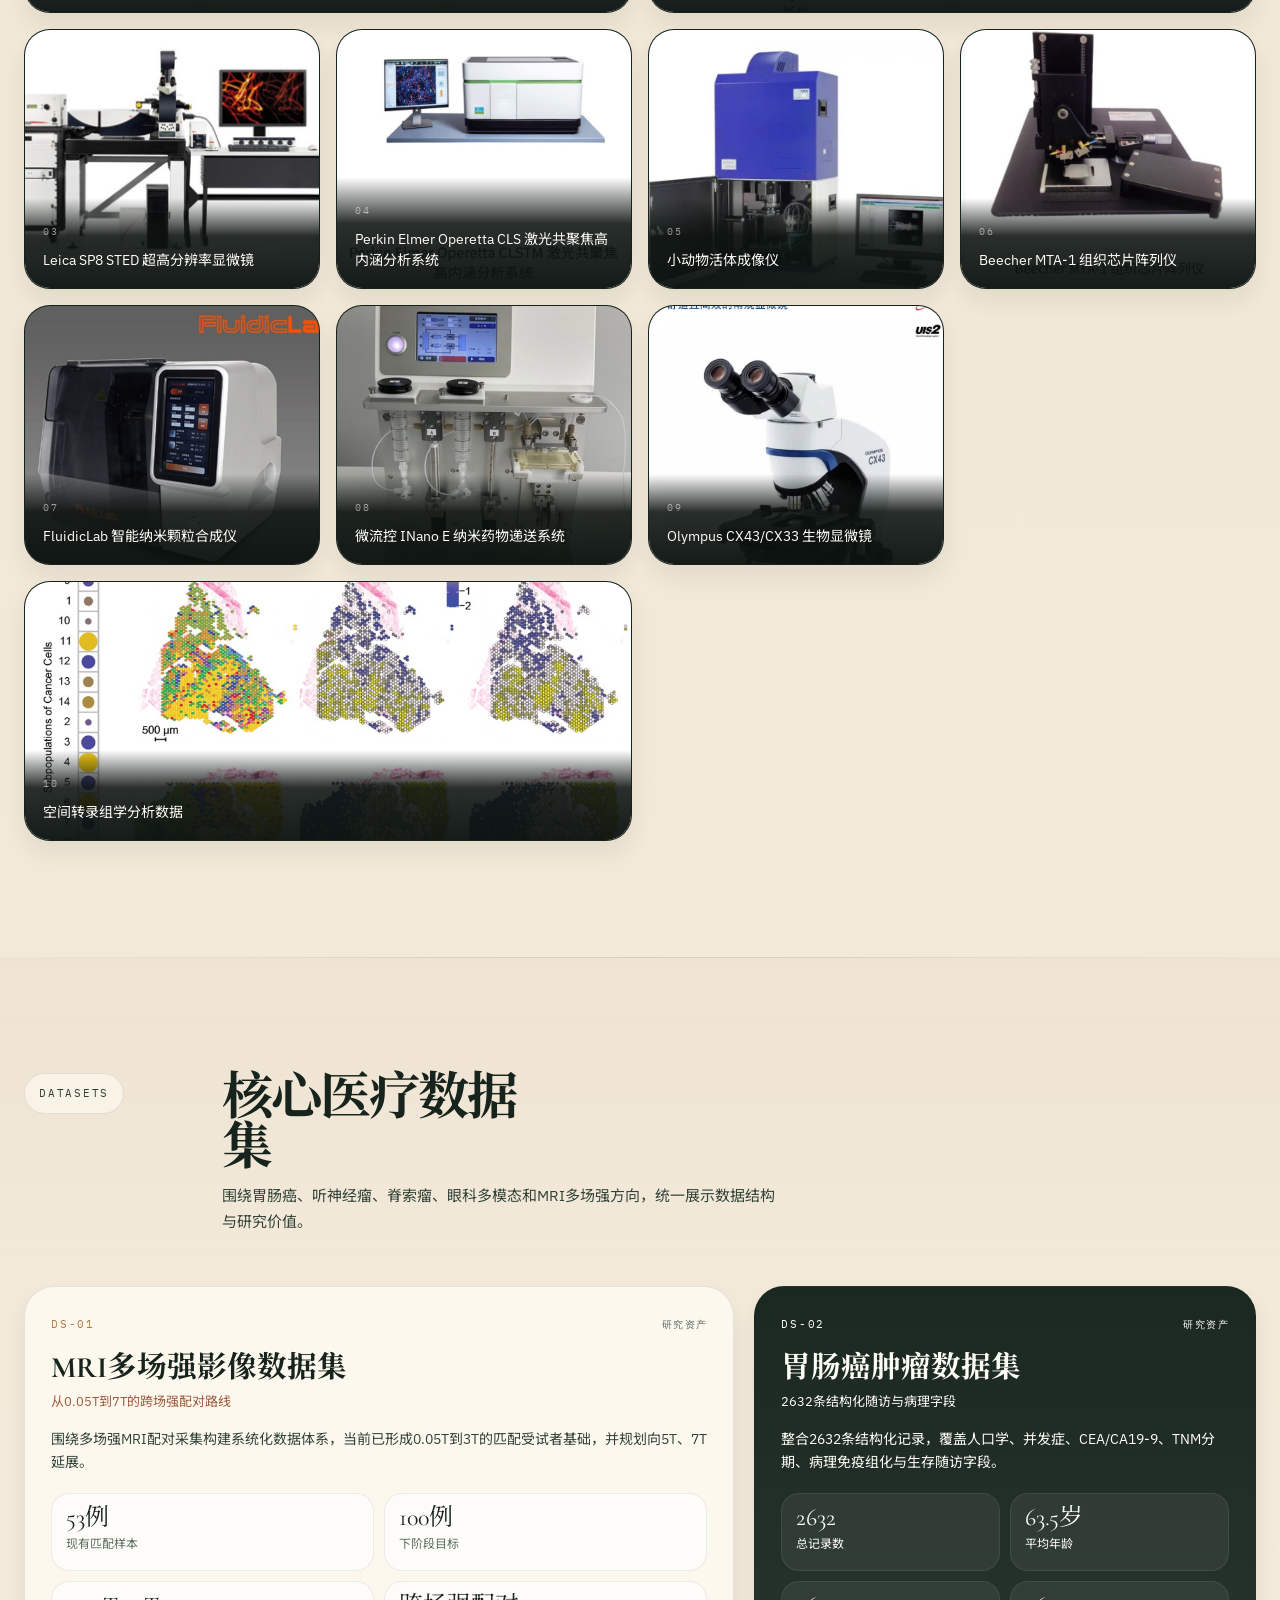
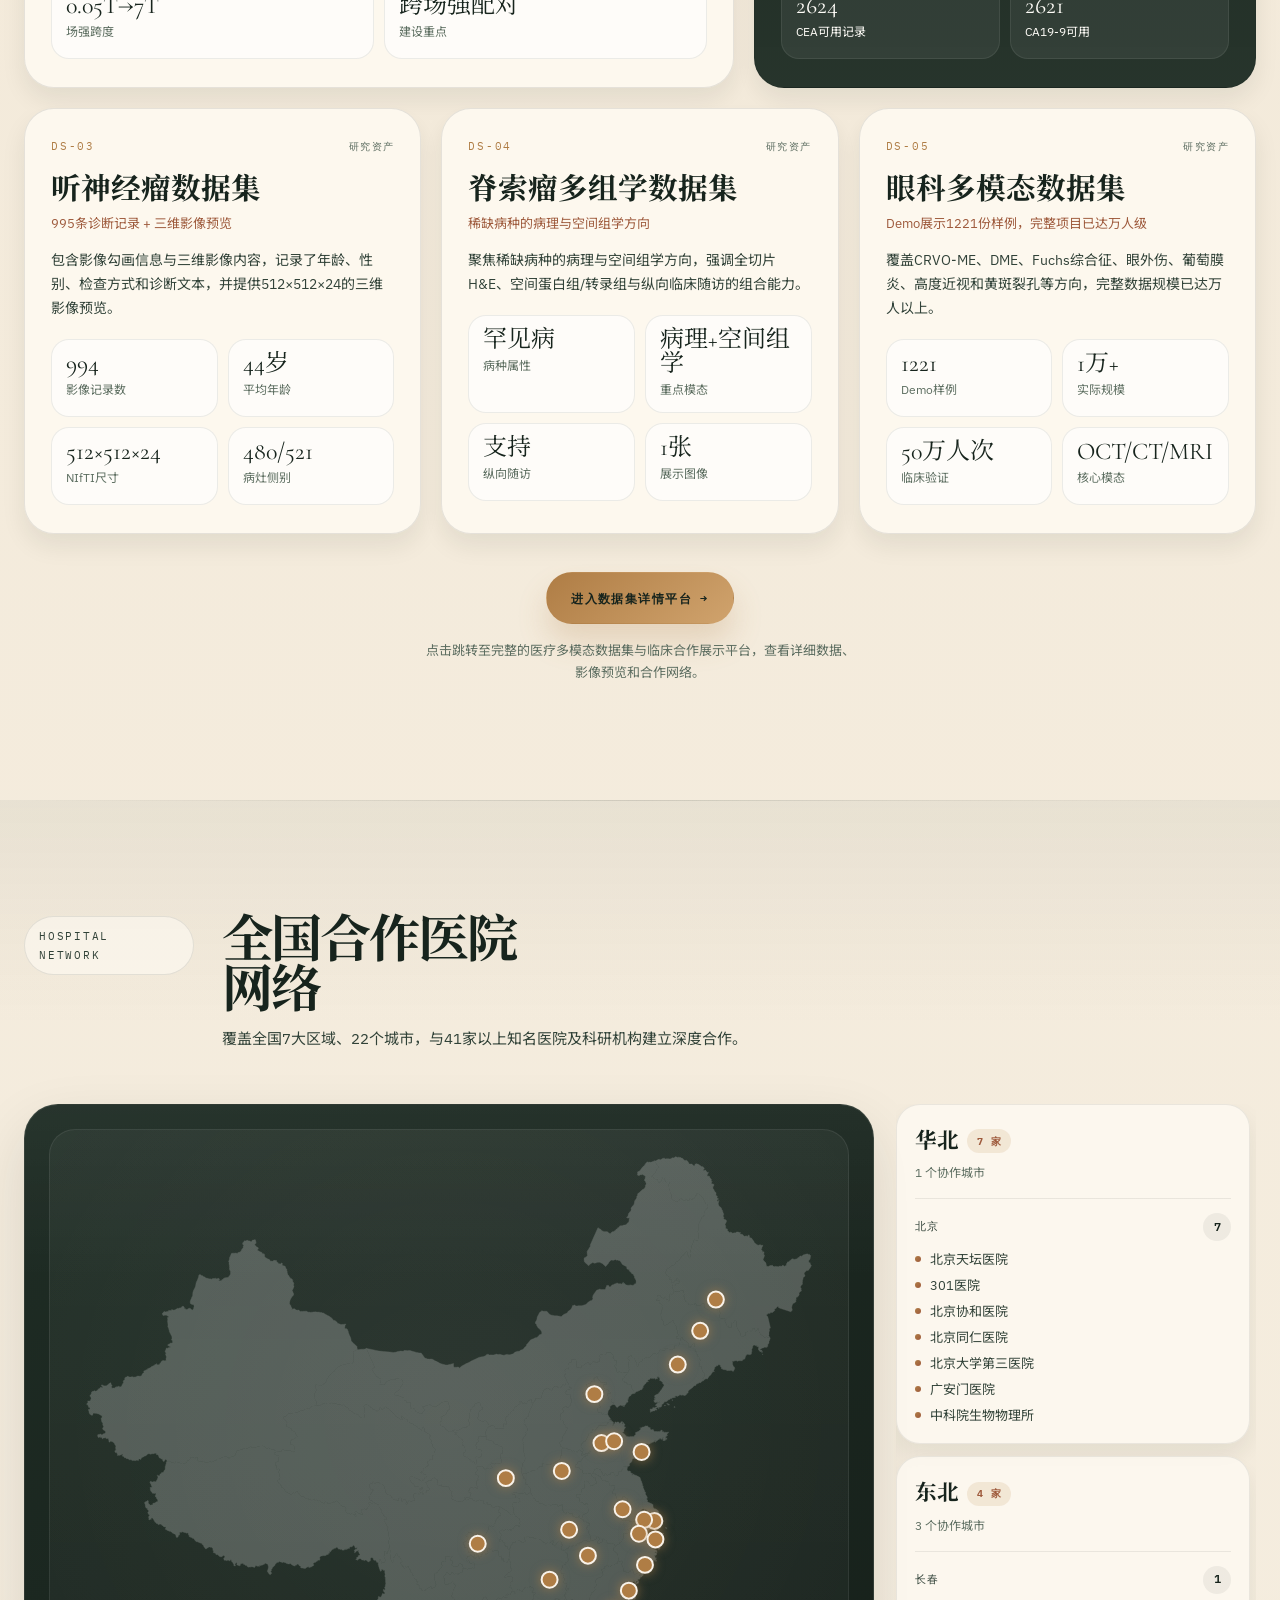
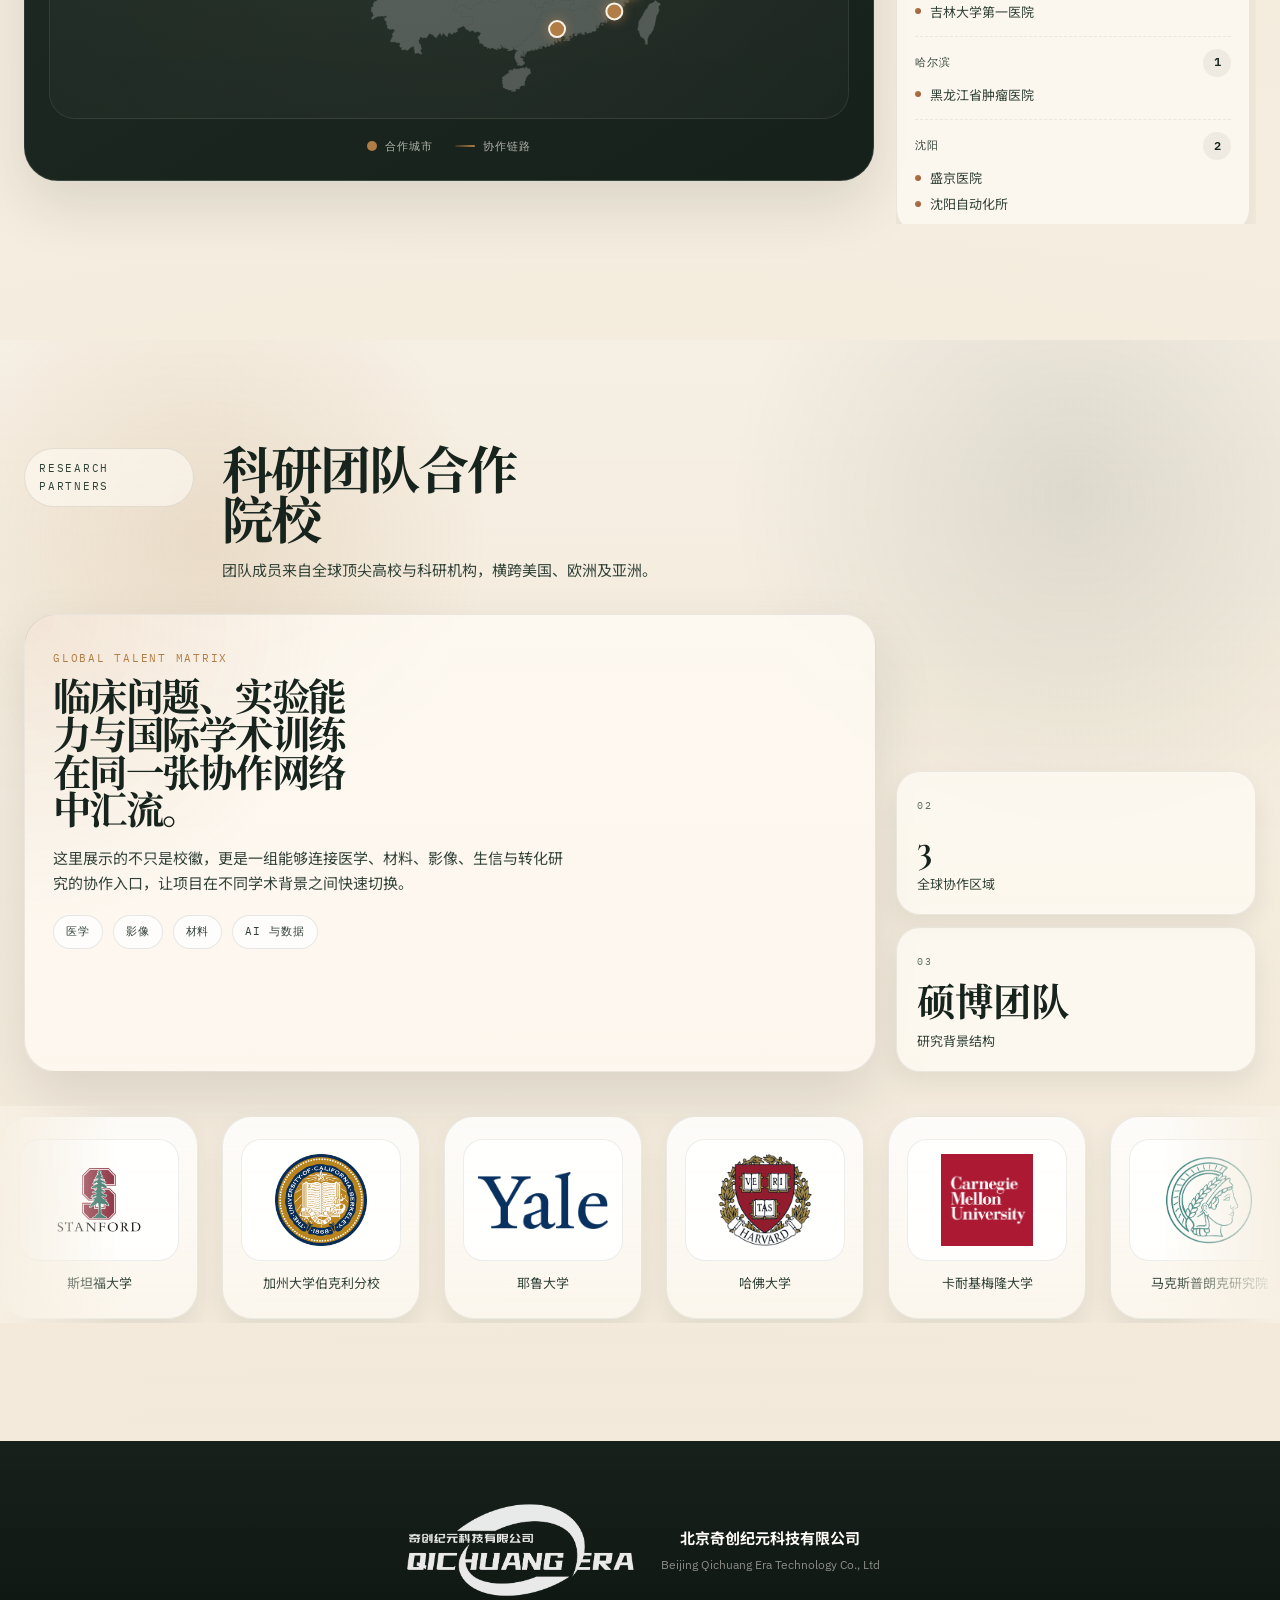
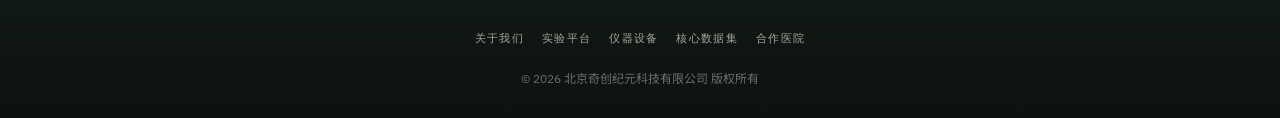
==== commit c8d0a036: "Remove research publication journals section" ====
--- a/index.html
+++ b/index.html
@@ -27,7 +27,6 @@
             <a href="#equipment" data-i18n="nav.equipment">仪器设备</a>
             <a href="#datasets" data-i18n="nav.datasets">核心数据集</a>
             <a href="#hospitals" data-i18n="nav.hospitals">合作医院</a>
-            <a href="#publications" data-i18n="nav.pubs">科研产出</a>
         </nav>
         <div class="header-right">
             <div class="lang-toggle" id="lang-toggle">
@@ -218,30 +217,6 @@
     </div>
 </section>
 
-<!-- ==================== PUBLICATIONS ==================== -->
-<section class="section publications-section" id="publications">
-    <div class="container">
-        <div class="section-header">
-            <span class="section-eyebrow" data-i18n="pubs.eyebrow">Research Output</span>
-            <h2 class="section-title" data-i18n="pubs.title">科研成果发表期刊</h2>
-            <p class="section-desc" data-i18n="pubs.desc">与合作医院共同产出高水平学术成果，发表于Nature Medicine、Lancet Oncology等国际顶刊，累计发布文章800+篇。</p>
-        </div>
-        <div class="pub-highlights" id="pub-highlights"></div>
-        <div class="pub-table-wrap">
-            <table class="pub-table" id="pub-table">
-                <thead>
-                    <tr>
-                        <th data-i18n="pubs.rank">#</th>
-                        <th data-i18n="pubs.journal">期刊名称</th>
-                        <th>Impact Factor</th>
-                    </tr>
-                </thead>
-                <tbody id="pub-tbody"></tbody>
-            </table>
-        </div>
-    </div>
-</section>
-
 </main>
 
 <!-- ==================== UNIVERSITY PARTNERS ==================== -->
@@ -288,7 +263,6 @@
             <a href="#equipment" data-i18n="nav.equipment">仪器设备</a>
             <a href="#datasets" data-i18n="nav.datasets">核心数据集</a>
             <a href="#hospitals" data-i18n="nav.hospitals">合作医院</a>
-            <a href="#publications" data-i18n="nav.pubs">科研产出</a>
         </div>
         <p class="footer-copy" data-i18n="footer.copy">&copy; 2026 北京奇创纪元科技有限公司 版权所有</p>
     </div>
--- a/style.css
+++ b/style.css
@@ -1517,185 +1517,6 @@
     transform: translateY(-50%);
 }
 
-.publications-section {
-    overflow: hidden;
-    background:
-        radial-gradient(circle at 10% 12%, rgba(175, 125, 69, 0.2), transparent 22%),
-        radial-gradient(circle at 88% 14%, rgba(102, 130, 114, 0.18), transparent 24%),
-        radial-gradient(circle at 50% 100%, rgba(255, 251, 244, 0.08), transparent 38%),
-        linear-gradient(155deg, #243830 0%, #16221d 44%, #31473f 100%);
-}
-
-.publications-section::after {
-    content: "";
-    position: absolute;
-    inset: 34px 24px;
-    z-index: 0;
-    border-radius: 40px;
-    border: 1px solid rgba(255, 251, 244, 0.06);
-    background:
-        linear-gradient(180deg, rgba(255, 251, 244, 0.03), transparent 24%);
-    pointer-events: none;
-}
-
-.publications-section .container {
-    position: relative;
-    z-index: 1;
-}
-
-.publications-section::before {
-    background: linear-gradient(90deg, transparent, rgba(255, 251, 244, 0.18), transparent);
-}
-
-.publications-section .section-eyebrow {
-    border-color: rgba(255, 251, 244, 0.14);
-    background: rgba(255, 251, 244, 0.06);
-    color: rgba(255, 251, 244, 0.68);
-}
-
-.publications-section .section-title {
-    color: var(--white);
-}
-
-.publications-section .section-desc {
-    color: rgba(255, 251, 244, 0.68);
-}
-
-.pub-highlights {
-    display: grid;
-    grid-template-columns: repeat(4, minmax(0, 1fr));
-    gap: 16px;
-    margin-bottom: 36px;
-}
-
-.pub-highlight-card {
-    padding: 22px 20px;
-    border-radius: 24px;
-    border: 1px solid rgba(255, 251, 244, 0.08);
-    background: linear-gradient(180deg, rgba(255, 251, 244, 0.09), rgba(255, 251, 244, 0.04));
-    box-shadow: 0 20px 40px rgba(9, 14, 11, 0.16);
-    backdrop-filter: blur(10px);
-}
-
-.ph-meta {
-    margin-bottom: 18px;
-    font-family: var(--font-mono);
-    font-size: 10px;
-    letter-spacing: 0.18em;
-    text-transform: uppercase;
-    color: rgba(255, 251, 244, 0.38);
-}
-
-.ph-value {
-    font-family: var(--font-display);
-    font-size: clamp(2.1rem, 3vw, 3rem);
-    line-height: 0.95;
-    color: var(--white);
-}
-
-.ph-label {
-    margin-top: 8px;
-    font-size: 13px;
-    color: rgba(255, 251, 244, 0.62);
-}
-
-.pub-table-wrap {
-    overflow: auto;
-    border-radius: 30px;
-    border: 1px solid rgba(255, 251, 244, 0.08);
-    background: linear-gradient(180deg, rgba(255, 251, 244, 0.08), rgba(255, 251, 244, 0.04));
-    box-shadow: inset 0 1px 0 rgba(255, 251, 244, 0.08);
-}
-
-.pub-table-wrap::-webkit-scrollbar {
-    width: 6px;
-    height: 6px;
-}
-
-.pub-table-wrap::-webkit-scrollbar-thumb {
-    background: rgba(255, 251, 244, 0.16);
-    border-radius: 999px;
-}
-
-.pub-table {
-    width: 100%;
-    border-collapse: collapse;
-}
-
-.pub-table thead {
-    position: sticky;
-    top: 0;
-    z-index: 3;
-}
-
-.pub-table th {
-    padding: 16px 20px;
-    text-align: left;
-    background: rgba(255, 251, 244, 0.08);
-    color: rgba(255, 251, 244, 0.8);
-    font-family: var(--font-mono);
-    font-size: 11px;
-    letter-spacing: 0.14em;
-    text-transform: uppercase;
-}
-
-.pub-table th:first-child,
-.pub-table td:first-child {
-    width: 64px;
-    text-align: center;
-}
-
-.pub-table th:last-child,
-.pub-table td:last-child {
-    width: 140px;
-    text-align: right;
-}
-
-.pub-table td {
-    padding: 14px 20px;
-    border-top: 1px solid rgba(255, 251, 244, 0.08);
-    color: rgba(255, 251, 244, 0.72);
-    font-size: 14px;
-}
-
-.pub-table tbody tr:hover {
-    background: rgba(255, 251, 244, 0.04);
-}
-
-.journal-name {
-    color: var(--white);
-    font-weight: 500;
-}
-
-.if-badge {
-    display: inline-flex;
-    align-items: center;
-    justify-content: center;
-    min-width: 72px;
-    min-height: 32px;
-    padding: 0 12px;
-    border-radius: 999px;
-    font-family: var(--font-mono);
-    font-size: 12px;
-    font-weight: 600;
-    letter-spacing: 0.06em;
-}
-
-.if-tier-1 {
-    background: linear-gradient(140deg, rgba(175, 125, 69, 0.28), rgba(175, 125, 69, 0.12));
-    color: #ffddba;
-}
-
-.if-tier-2 {
-    background: rgba(255, 251, 244, 0.12);
-    color: rgba(255, 251, 244, 0.86);
-}
-
-.if-tier-3 {
-    background: rgba(255, 251, 244, 0.06);
-    color: rgba(255, 251, 244, 0.7);
-}
-
 .partners-section {
     padding: 108px 0 118px;
     overflow: hidden;
@@ -2095,10 +1916,6 @@
         max-height: none;
     }
 
-    .pub-highlights {
-        grid-template-columns: repeat(2, minmax(0, 1fr));
-    }
-
     .partners-overview {
         grid-template-columns: 1fr;
     }
@@ -2276,7 +2093,6 @@
     .dataset-grid,
     .equipment-grid,
     .hospital-sidebar,
-    .pub-highlights,
     .partners-metrics {
         grid-template-columns: 1fr;
         gap: 18px;
@@ -2450,28 +2266,6 @@
         font-size: 12px;
     }
 
-    .pub-highlight-card {
-        padding: 20px;
-    }
-
-    .ph-meta {
-        font-size: 11px;
-    }
-
-    .ph-label {
-        font-size: 14px;
-    }
-
-    .pub-table-wrap {
-        max-width: 100%;
-        border-radius: 22px;
-        overscroll-behavior-inline: contain;
-    }
-
-    .pub-table {
-        min-width: 560px;
-    }
-
     .partners-story {
         padding: 22px 20px;
     }
@@ -2512,12 +2306,6 @@
 
     .marquee-item span {
         font-size: 13px;
-    }
-
-    .pub-table th,
-    .pub-table td {
-        padding-left: 14px;
-        padding-right: 14px;
     }
 
     .footer-brand {
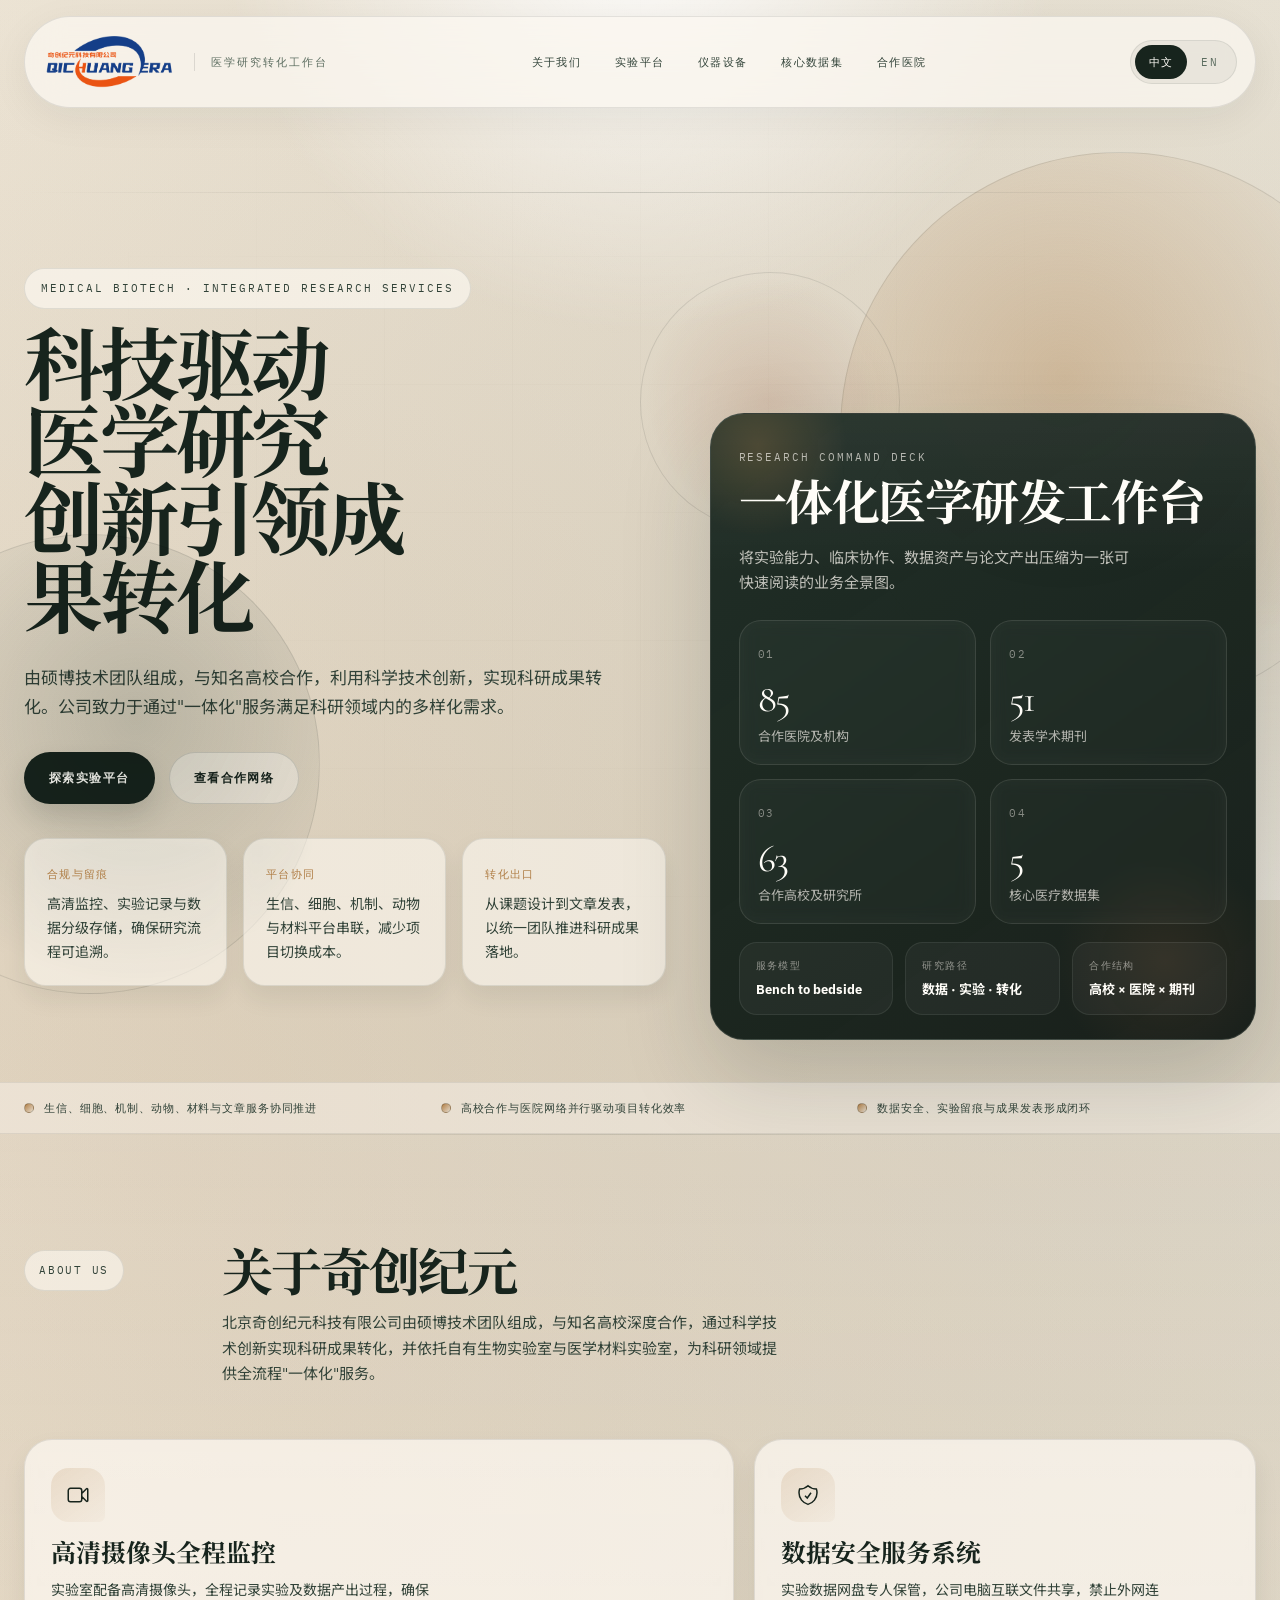
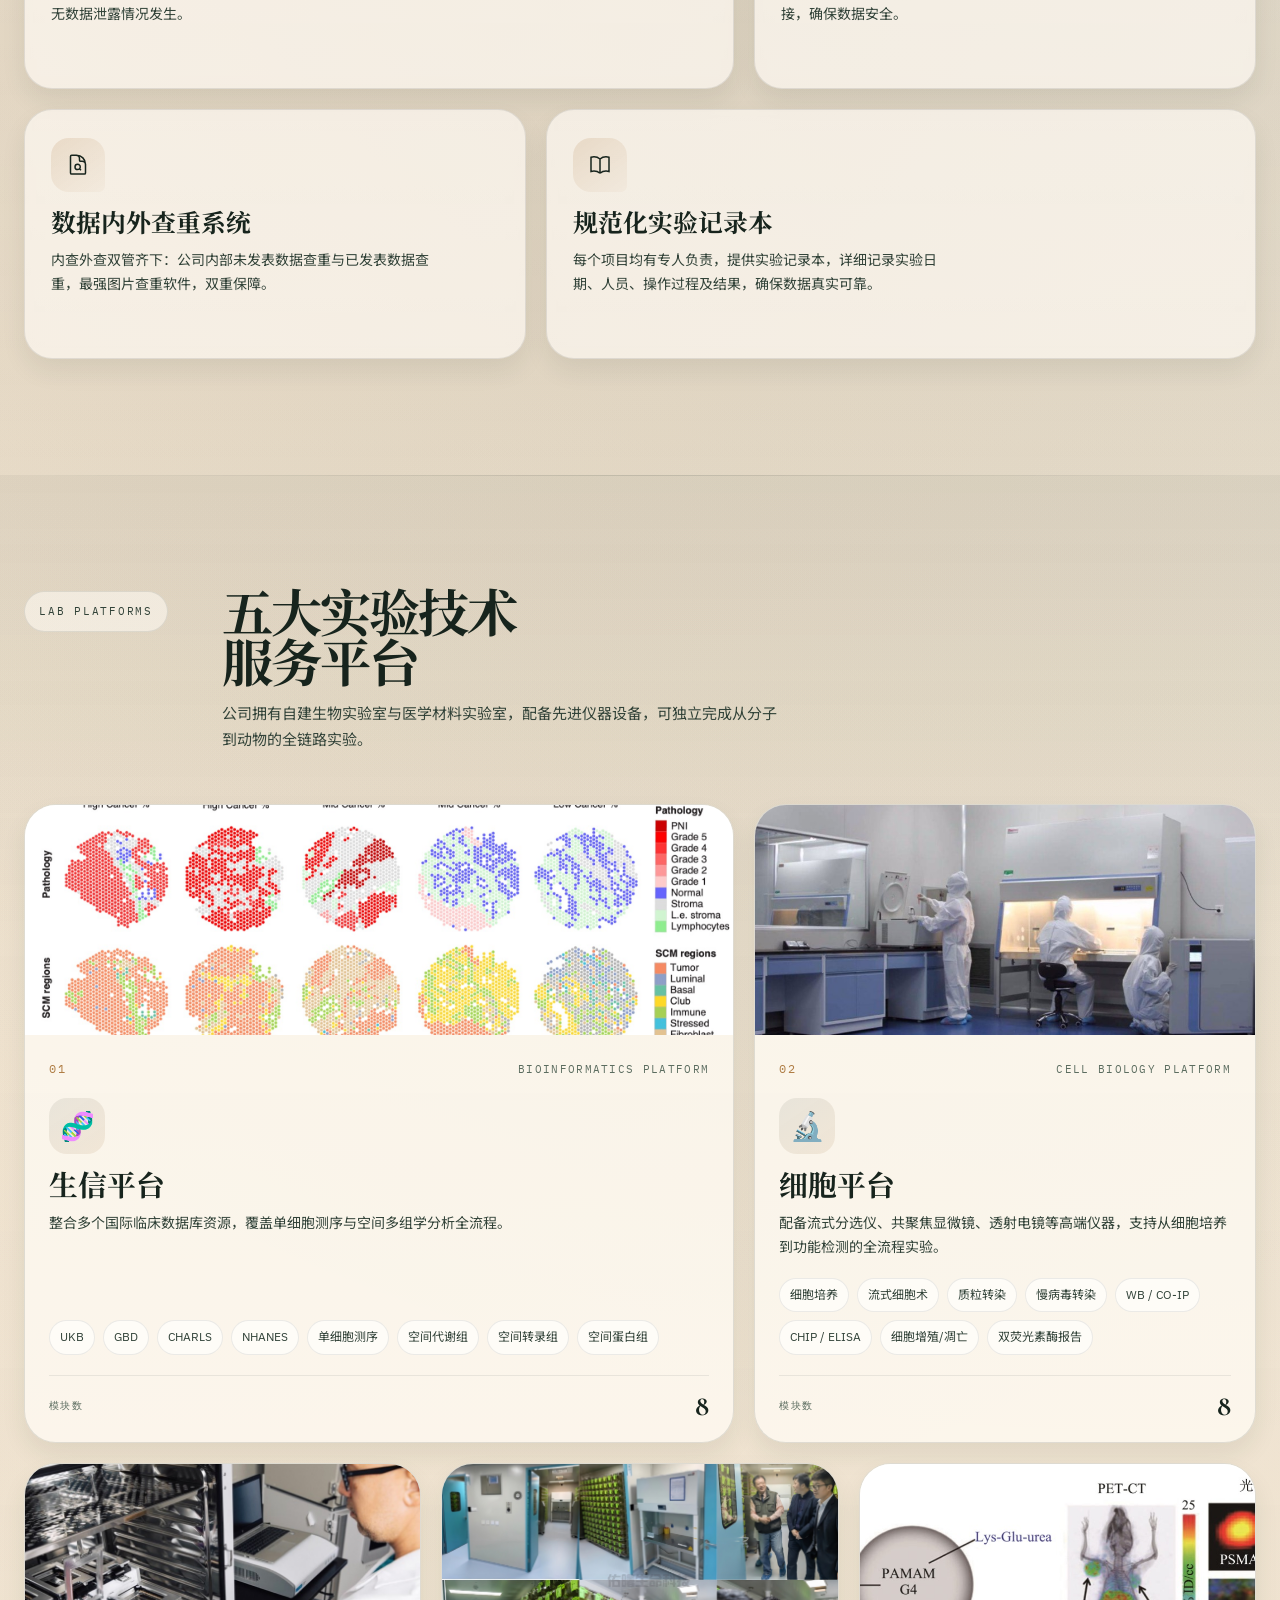
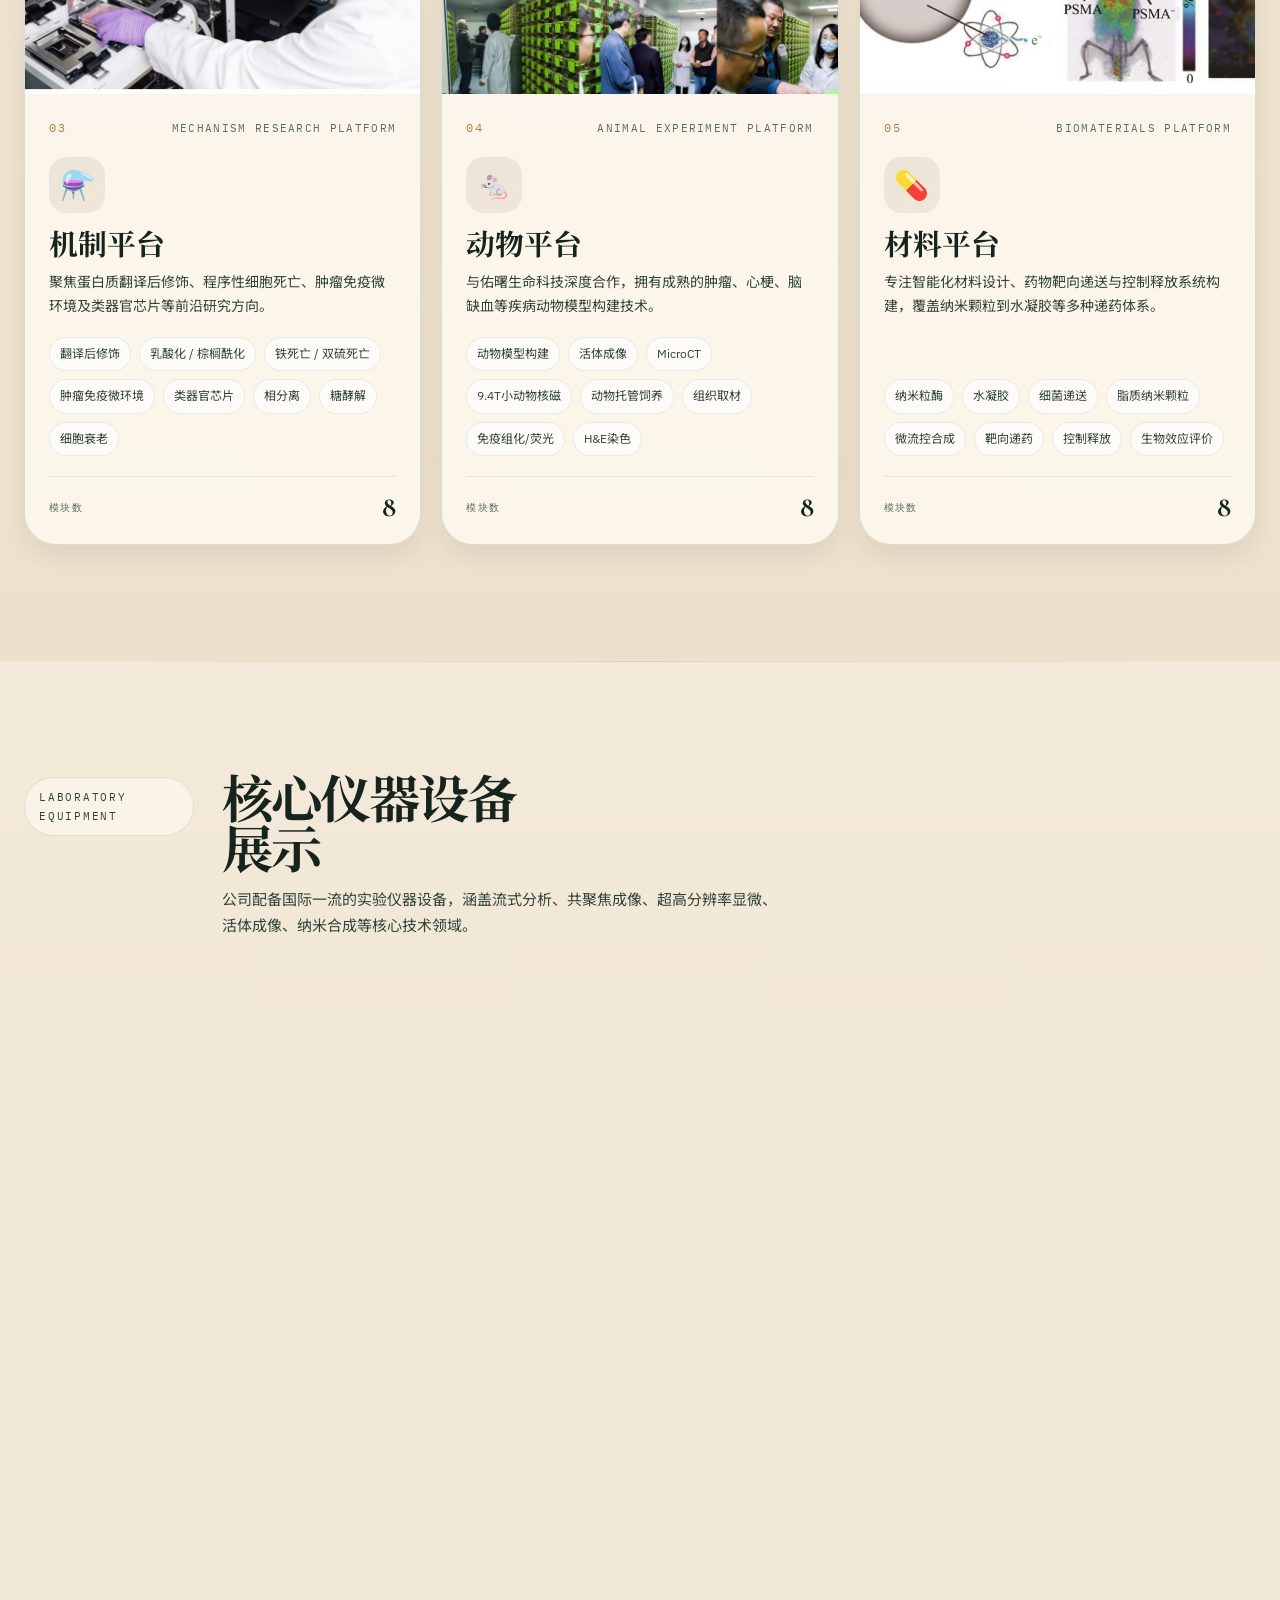
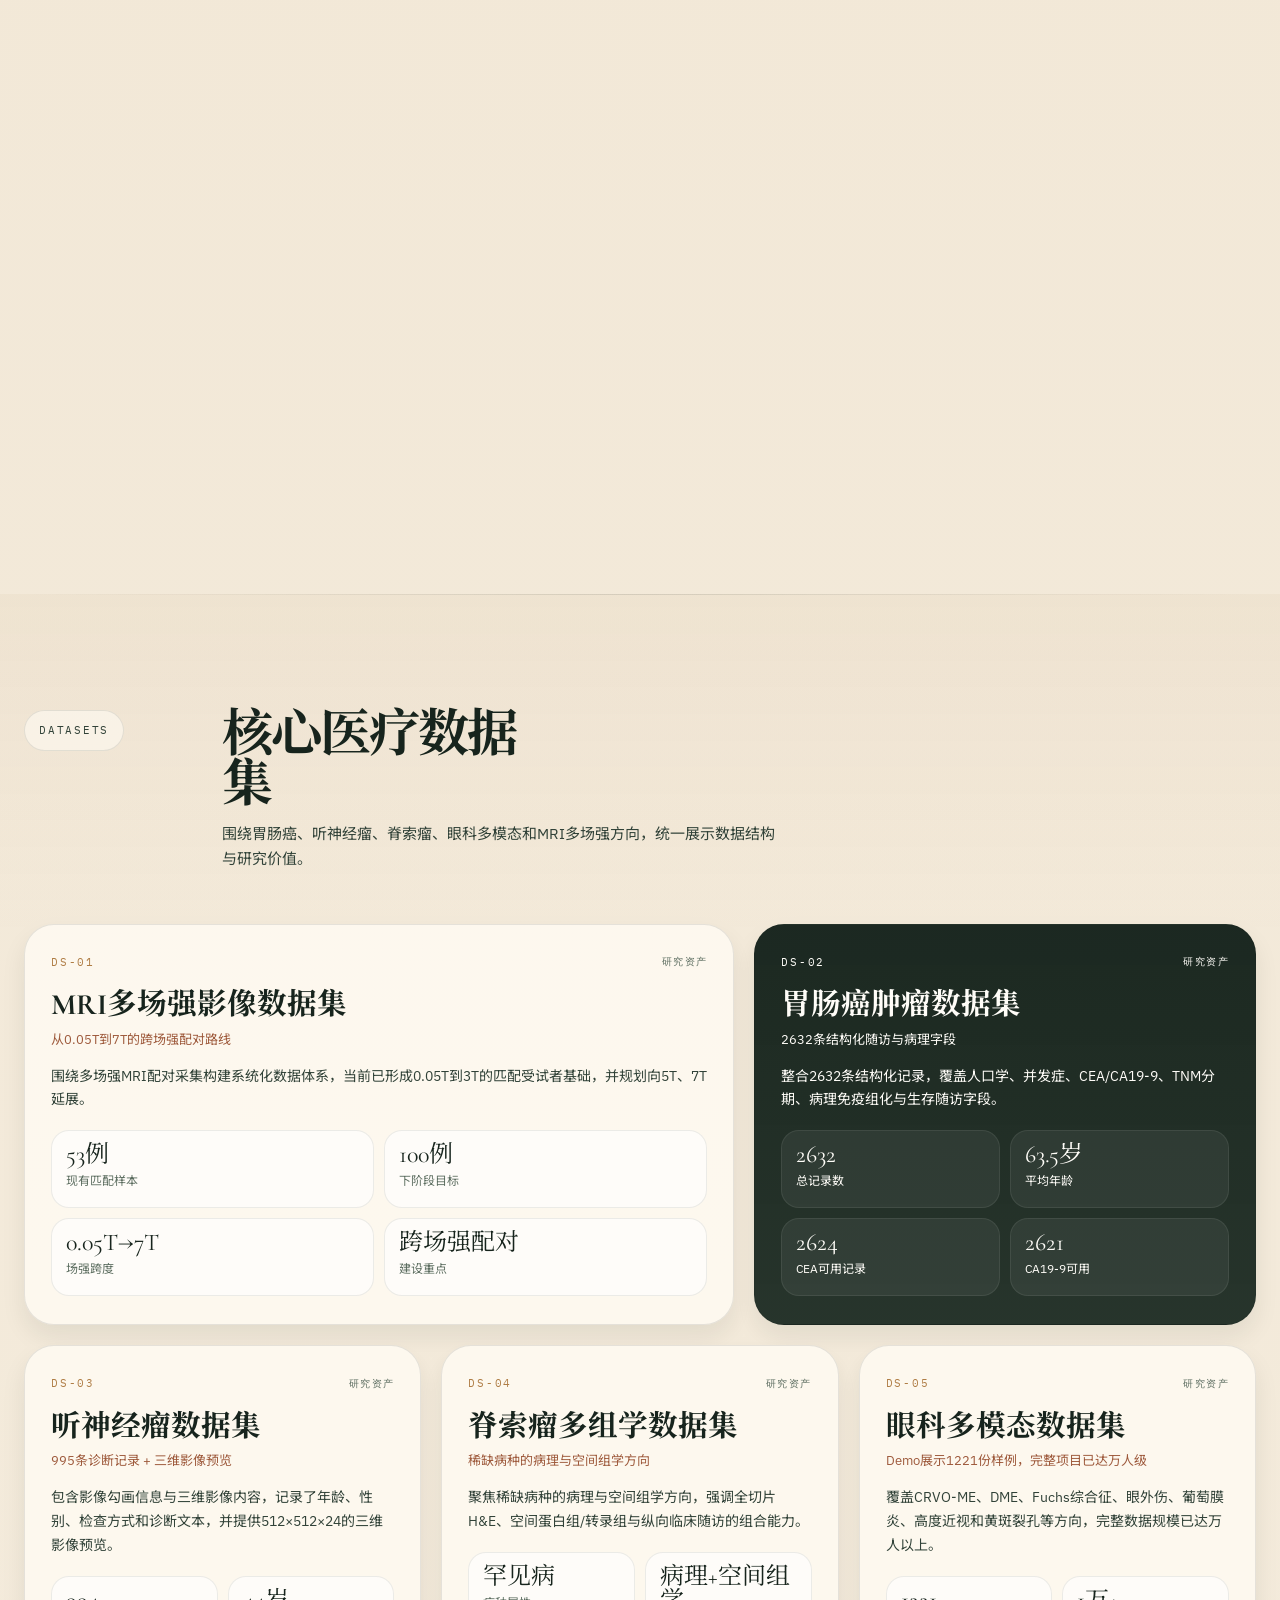
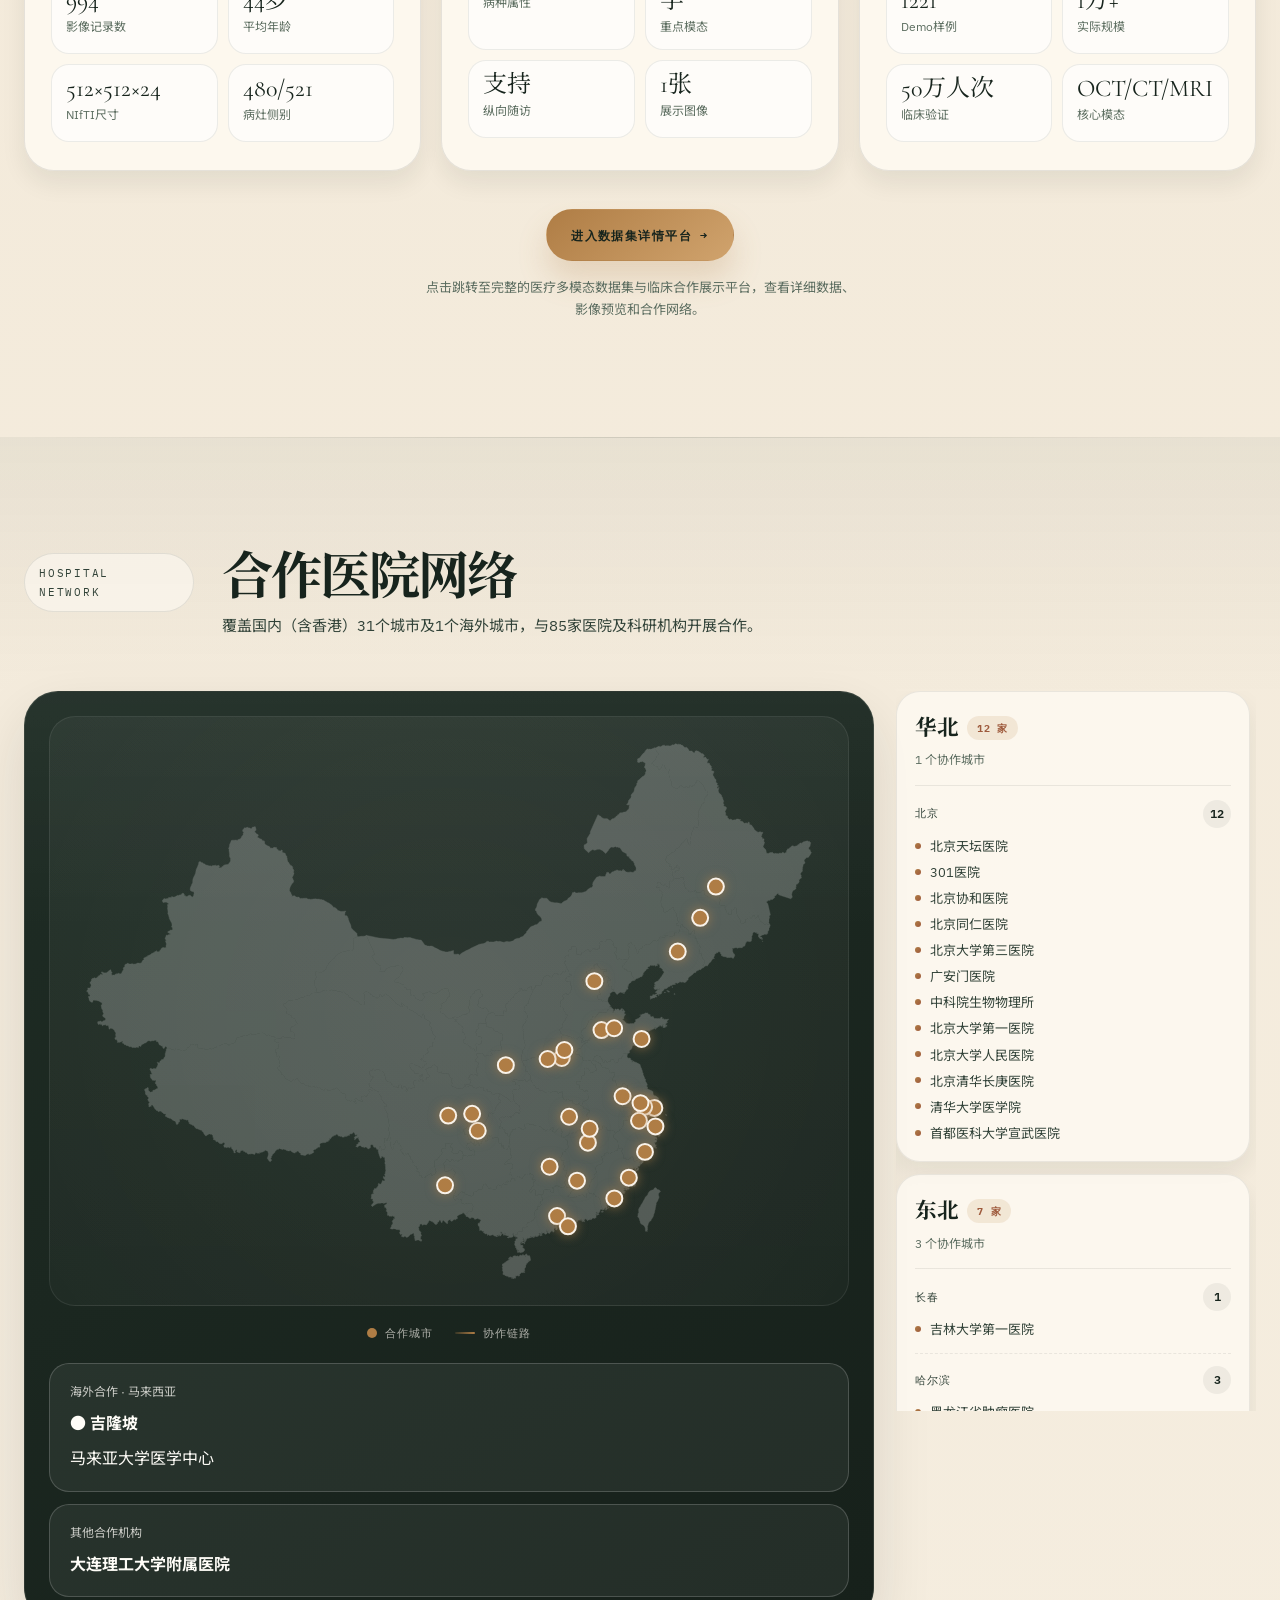
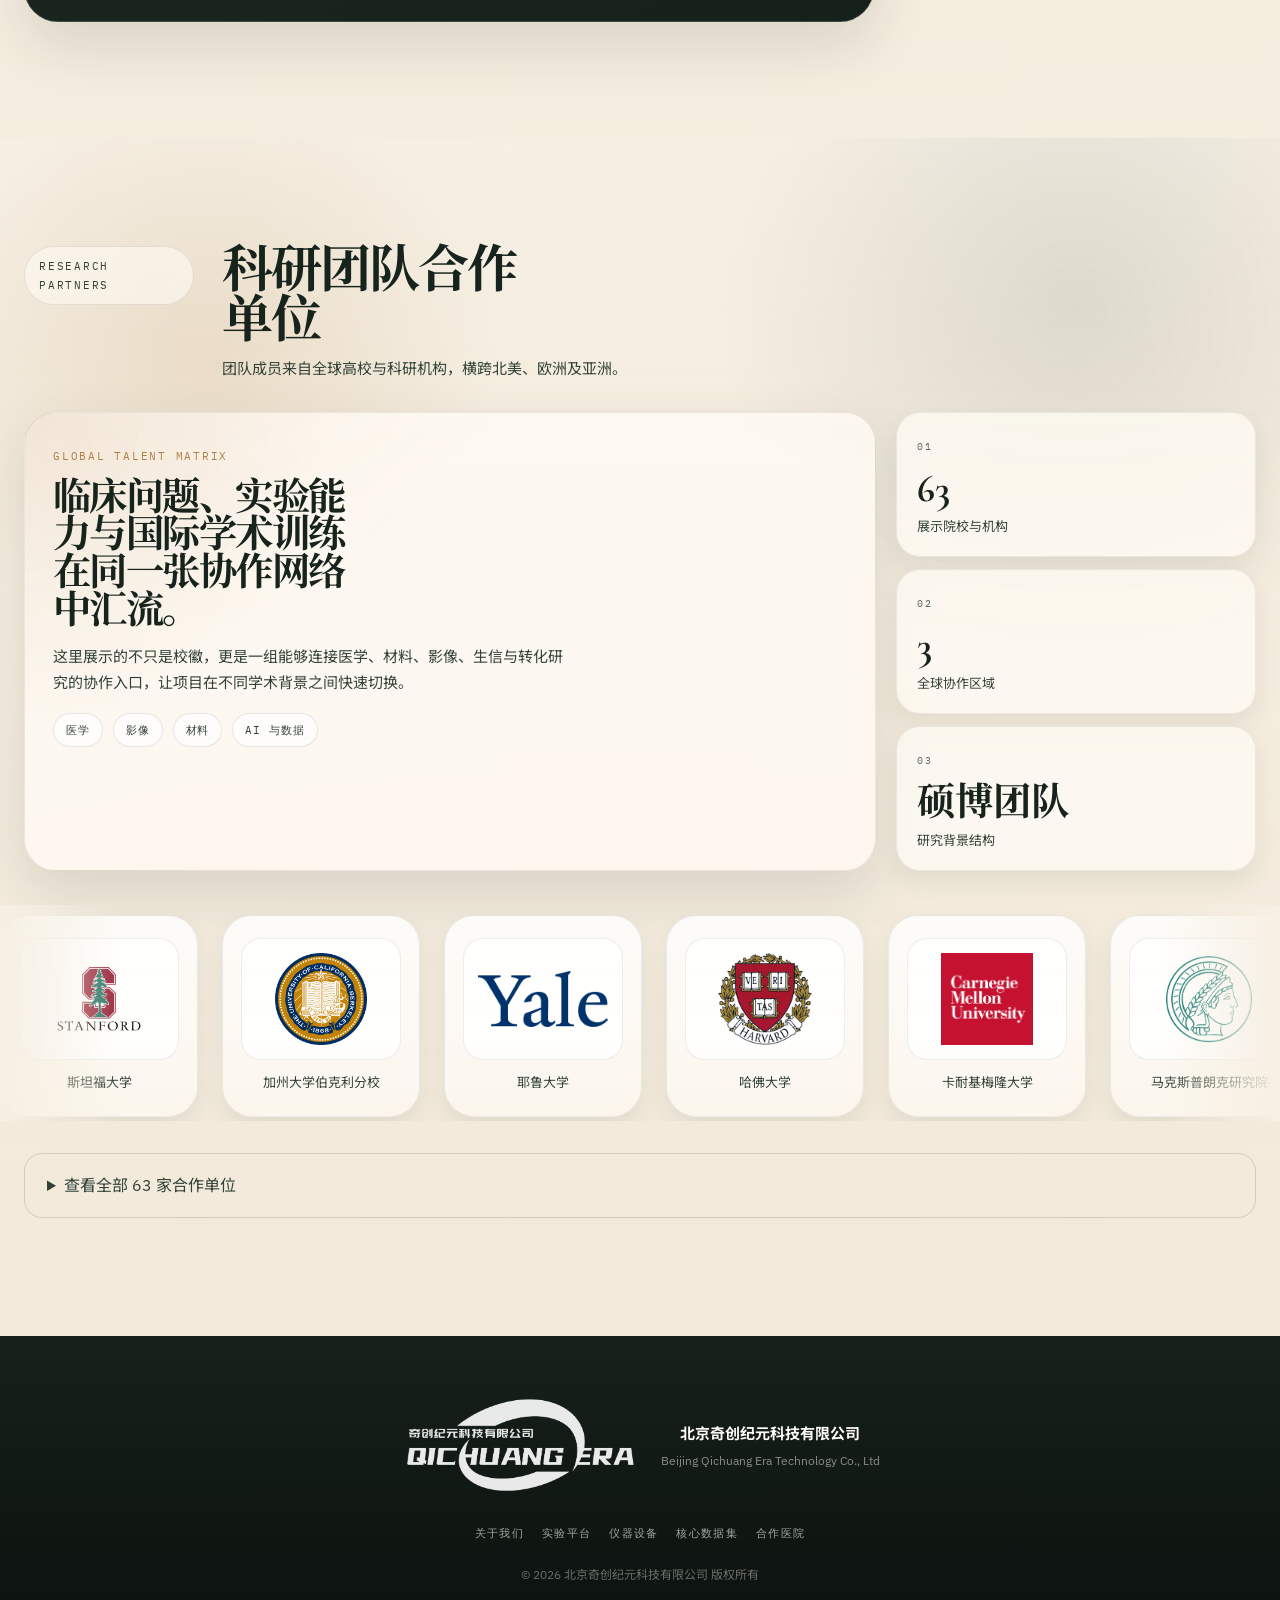
==== commit 3b8ddc93: "Update hospital network and academic partner logos" ====
--- a/index.html
+++ b/index.html
@@ -193,13 +193,13 @@
     <div class="container">
         <div class="section-header">
             <span class="section-eyebrow" data-i18n="hospitals.eyebrow">Hospital Network</span>
-            <h2 class="section-title" data-i18n="hospitals.title">全国合作医院网络</h2>
-            <p class="section-desc" data-i18n="hospitals.desc">覆盖全国7大区域、22个城市，与41家以上知名医院及科研机构建立深度合作。</p>
+            <h2 class="section-title" data-i18n="hospitals.title">合作医院网络</h2>
+            <p class="section-desc" data-i18n="hospitals.desc">连接国内及海外合作医院与科研机构。</p>
         </div>
         <div class="hospital-layout">
             <div class="map-container">
                 <div class="map-wrapper" id="map-wrapper">
-                    <svg class="china-network-map" id="china-network-map" viewBox="0 0 1000 738" preserveAspectRatio="xMidYMid meet" role="img" aria-labelledby="china-map-title china-map-desc">
+                    <svg class="china-network-map" id="china-network-map" viewBox="0 0 1000 738" preserveAspectRatio="xMidYMid meet" role="group" aria-labelledby="china-map-title china-map-desc">
                         <title id="china-map-title">中国合作城市网络 / China partner city network</title>
                         <desc id="china-map-desc">合作城市节点根据 WGS84 城市中心经纬度投影到中国地图。</desc>
                         <image class="china-map" href="assets/data/cn.svg" x="0" y="0" width="1000" height="738" preserveAspectRatio="xMidYMid meet"></image>
@@ -211,6 +211,7 @@
                     <span class="legend-item"><i class="legend-dot"></i><span data-i18n="hospitals.legendCity">合作城市</span></span>
                     <span class="legend-item"><i class="legend-line"></i><span data-i18n="hospitals.legendLink">协作链路</span></span>
                 </div>
+                <div id="international-hospitals" class="international-hospitals"></div>
             </div>
             <div class="hospital-sidebar" id="hospital-sidebar"></div>
         </div>
@@ -224,8 +225,8 @@
     <div class="container">
         <div class="section-header">
             <span class="section-eyebrow" data-i18n="partners.eyebrow">Research Partners</span>
-            <h2 class="section-title" data-i18n="partners.title">科研团队合作院校</h2>
-            <p class="section-desc" data-i18n="partners.desc">团队成员来自全球顶尖高校与科研机构，横跨美国、欧洲及亚洲。</p>
+            <h2 class="section-title" data-i18n="partners.title">科研团队合作单位</h2>
+            <p class="section-desc" data-i18n="partners.desc">团队成员来自全球高校与科研机构，横跨北美、欧洲及亚洲。</p>
         </div>
         <div class="partners-overview">
             <article class="partners-story reveal">
@@ -245,6 +246,12 @@
     <div class="marquee" id="marquee">
         <div class="marquee-track" id="marquee-track"></div>
     </div>
+    <div class="container">
+        <details class="partner-directory">
+            <summary id="partner-directory-summary">查看全部合作单位</summary>
+            <div class="partner-directory-grid" id="partner-directory-grid"></div>
+        </details>
+    </div>
 </section>
 
 <!-- ==================== FOOTER ==================== -->
--- a/style.css
+++ b/style.css
@@ -858,17 +858,9 @@
     grid-column: span 4;
 }
 
-.platform-card:nth-child(6) {
-    grid-column: span 12;
-}
-
 .p-img-wrap {
     height: 230px;
     overflow: hidden;
-}
-
-.platform-card:nth-child(6) .p-img-wrap {
-    height: 280px;
 }
 
 .p-img-wrap img {
@@ -1662,8 +1654,9 @@
 }
 
 .marquee-track {
-    display: flex;
-    gap: 24px;
+    --marquee-gap: 24px;
+    display: flex;
+    gap: var(--marquee-gap);
     width: max-content;
     animation: marqueeScroll 42s linear infinite;
 }
@@ -1677,7 +1670,7 @@
         transform: translateX(0);
     }
     100% {
-        transform: translateX(-50%);
+        transform: translateX(calc(-50% - var(--marquee-gap) / 2));
     }
 }
 
@@ -1718,7 +1711,26 @@
     width: 100%;
     height: 100%;
     object-fit: contain;
-    filter: grayscale(0.18);
+}
+
+.international-hospitals { margin-top: 20px; }
+.unlocated-city { margin-top: 12px; }
+.marquee-logo-wrap.logo-on-dark { background: #243a35; }
+.international-city {
+    display: grid; gap: 8px; width: 100%; padding: 18px 20px;
+    color: inherit; text-align: left; font: inherit; cursor: pointer;
+    background: rgba(255,255,255,.06); border: 1px solid rgba(255,255,255,.18); border-radius: 20px;
+}
+.international-city-label { font-size: 12px; opacity: .75; }
+.international-city:focus-visible { outline: 2px solid var(--gold); outline-offset: 3px; }
+.hospital-city.is-selected { background: rgba(175,125,69,.12); border-radius: 12px; outline: 2px solid #af7d45; outline-offset: 4px; }
+.partner-directory { margin-top: 32px; }
+.partner-directory summary { cursor: pointer; padding: 18px 22px; border: 1px solid rgba(23,36,29,.15); border-radius: 18px; color: var(--forest-soft); }
+.partner-directory-grid { display: grid; grid-template-columns: repeat(auto-fit,minmax(180px,1fr)); gap: 20px; padding-top: 24px; }
+.partner-directory-grid .marquee-item { width: 100%; min-width: 0; }
+@media (max-width: 480px) {
+    .partner-directory-grid { grid-template-columns: repeat(2,minmax(0,1fr)); gap: 10px; }
+    .partner-directory-grid .marquee-item { padding: 14px 8px; border-radius: 20px; }
 }
 
 .marquee-item span {
@@ -2125,8 +2137,7 @@
         padding: 0;
     }
 
-    .p-img-wrap,
-    .platform-card:nth-child(6) .p-img-wrap {
+    .p-img-wrap {
         width: 100%;
         height: auto;
         min-height: 210px;
@@ -2292,7 +2303,7 @@
     }
 
     .marquee-track {
-        gap: 14px;
+        --marquee-gap: 14px;
     }
 
     .marquee-item {
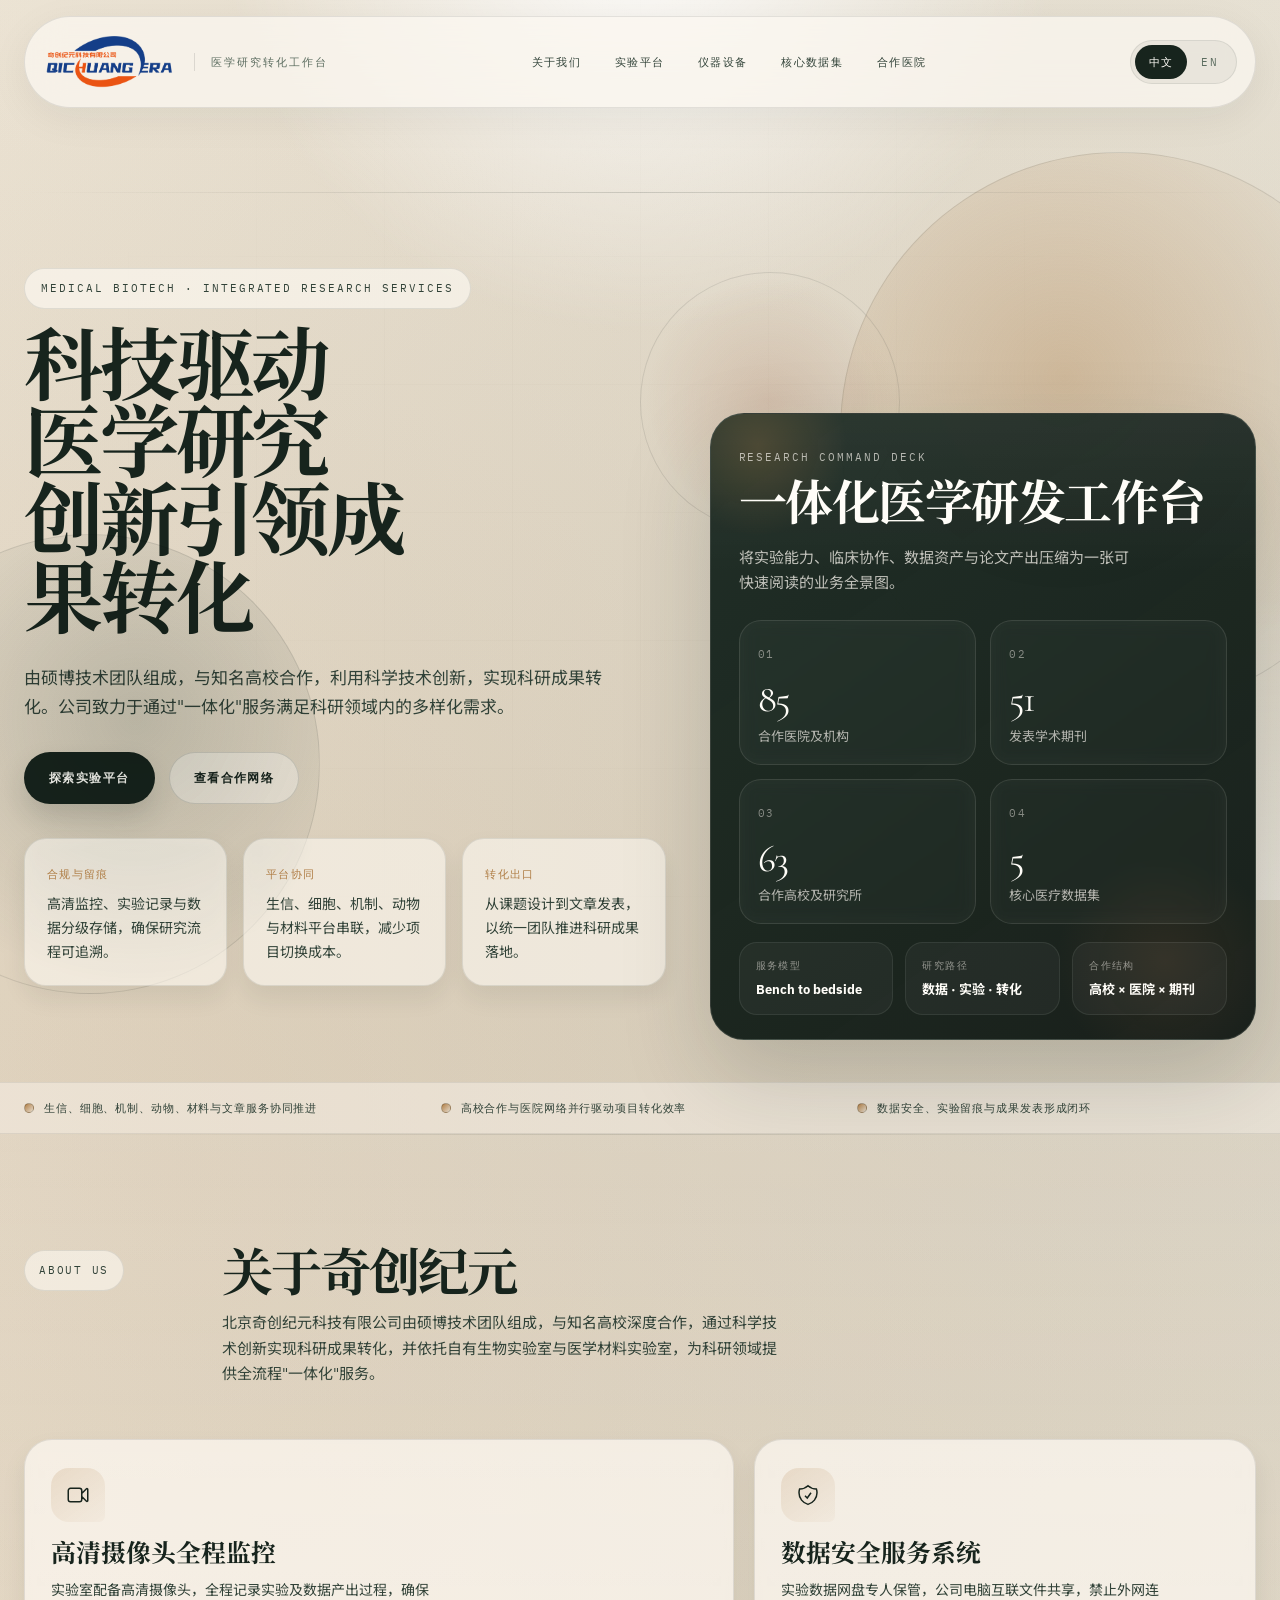
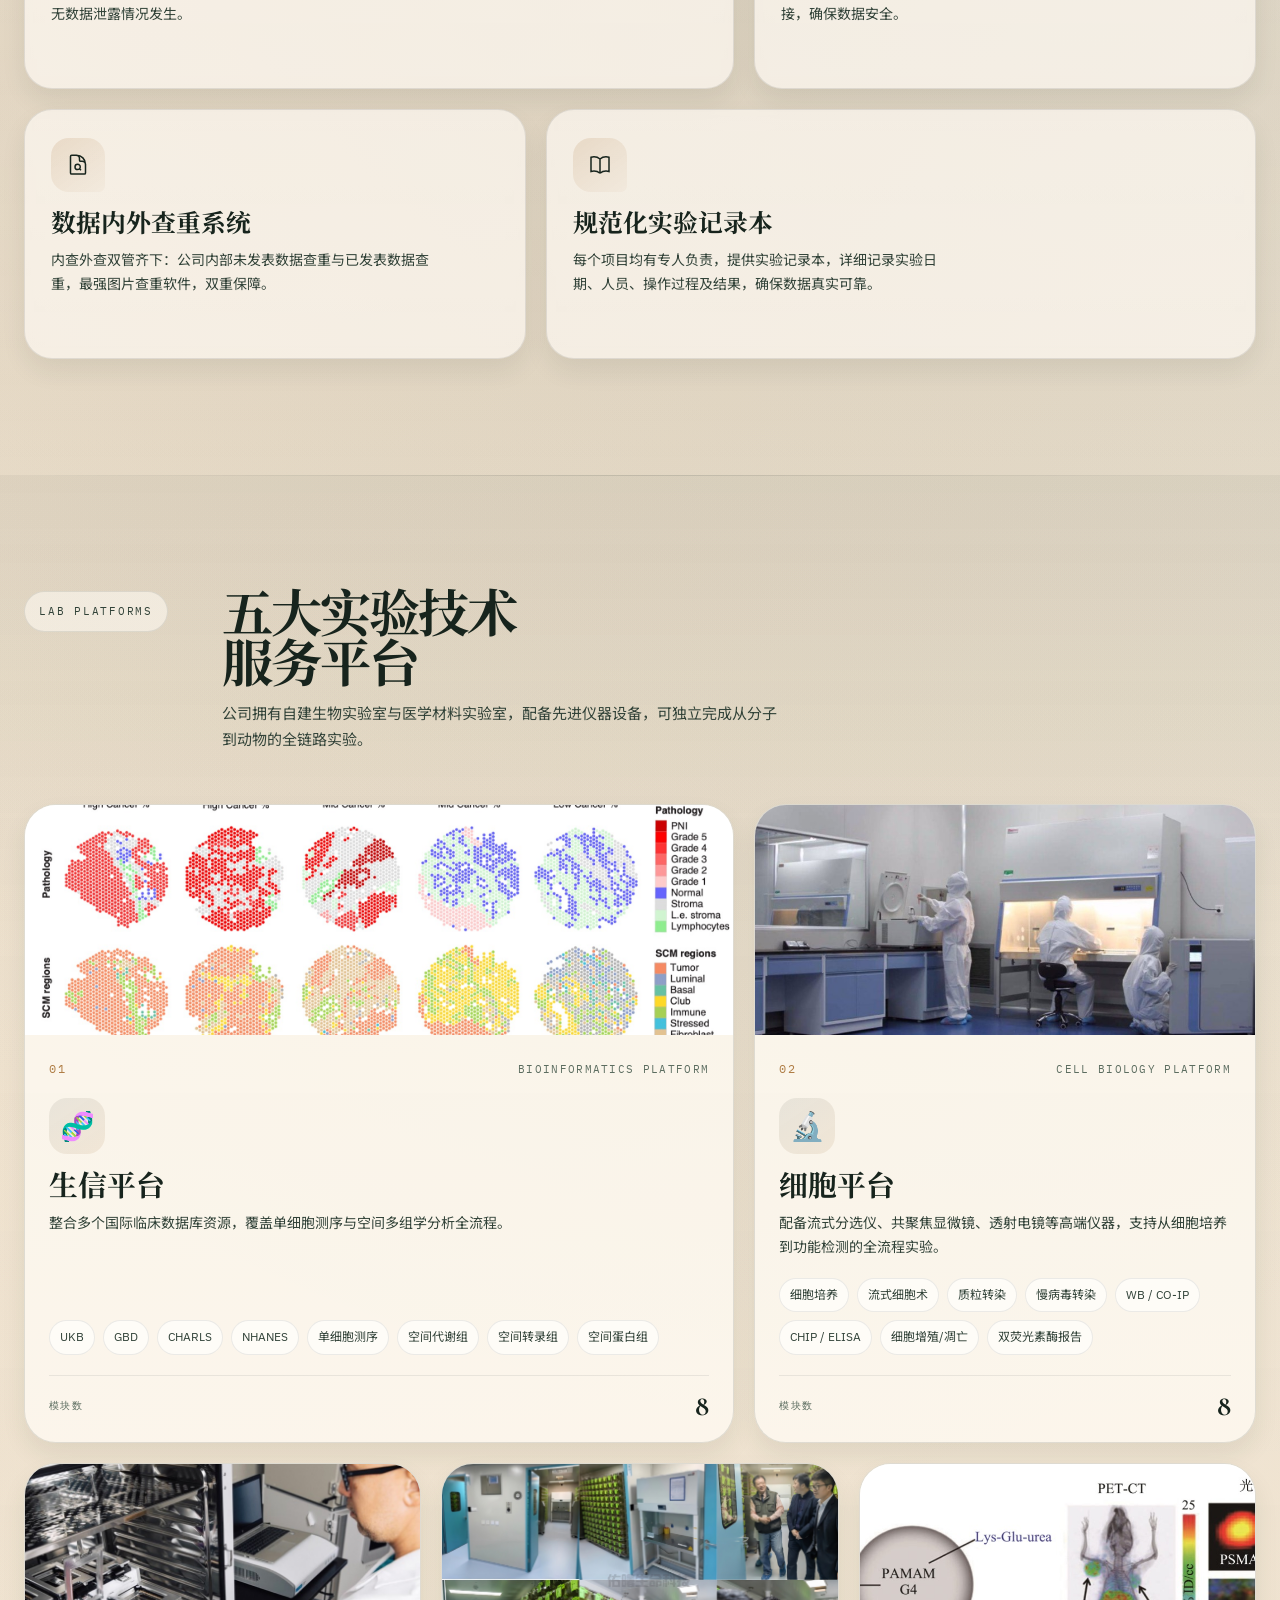
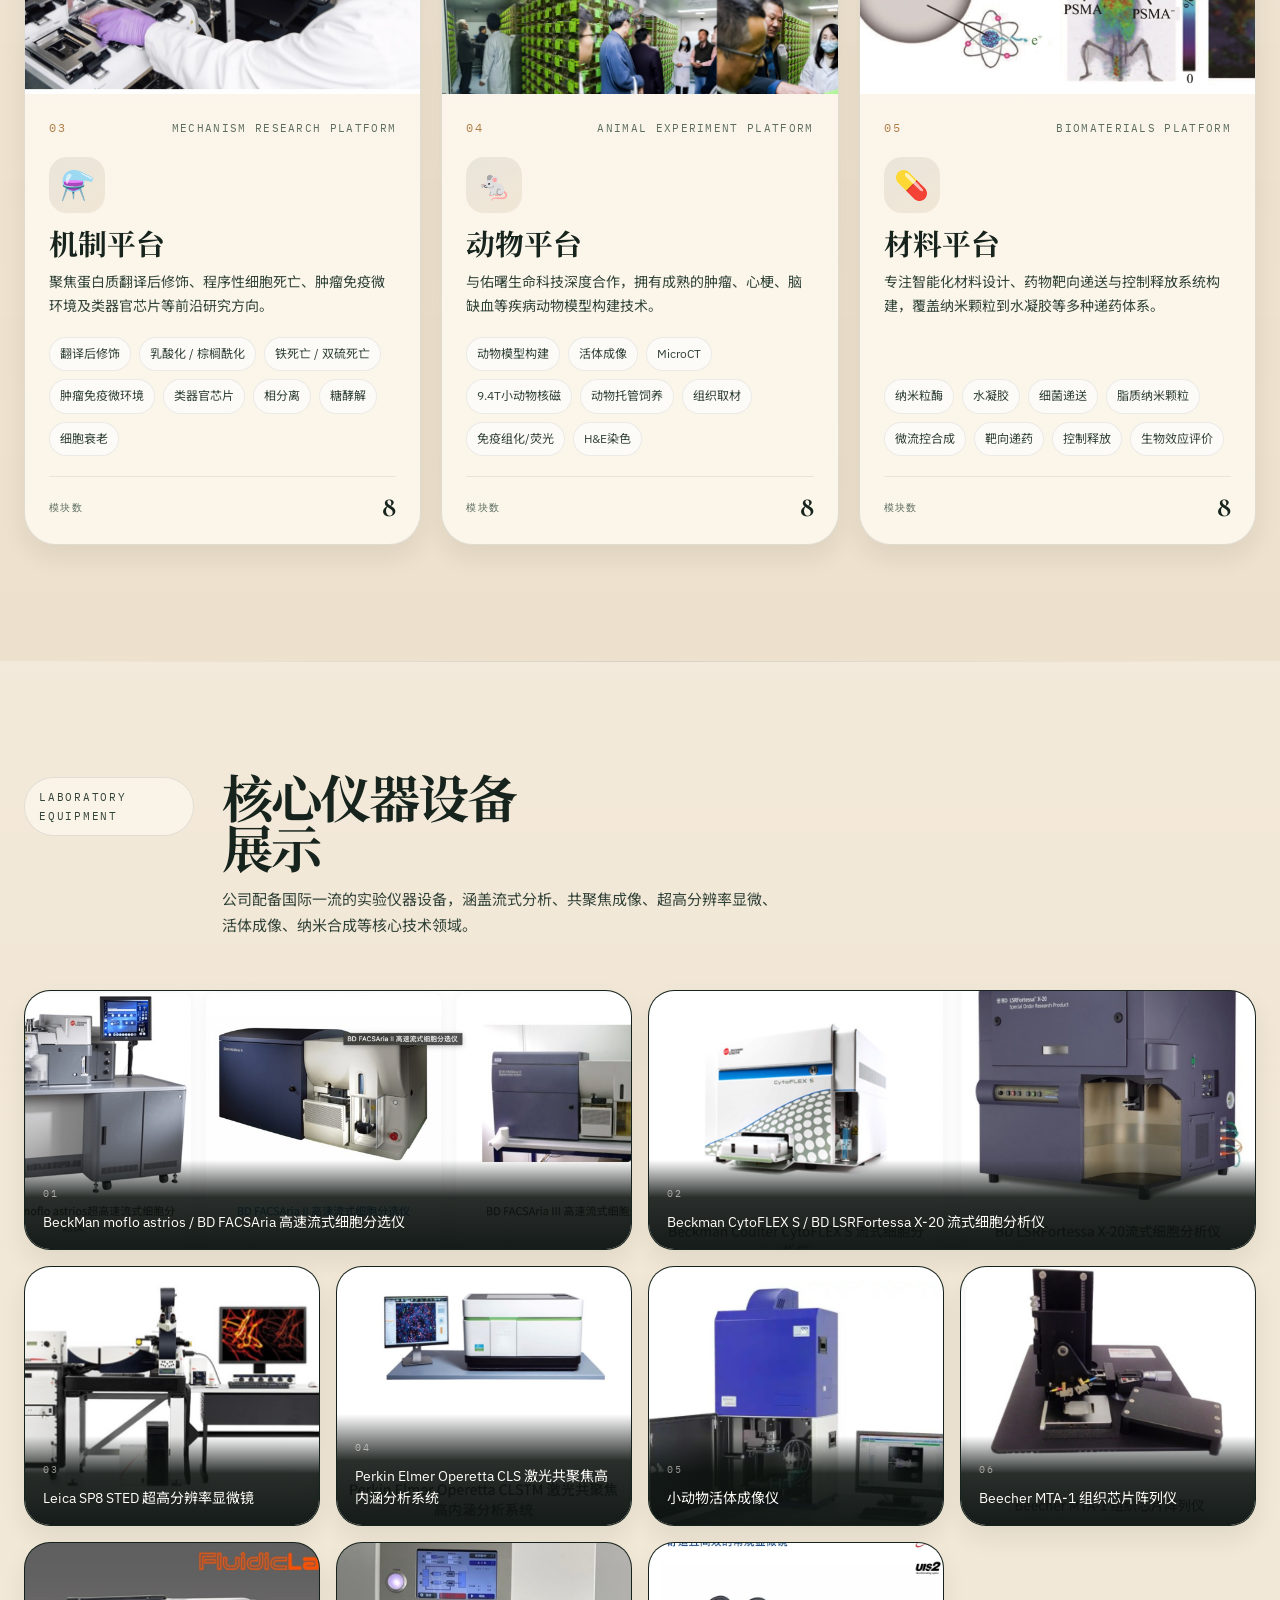
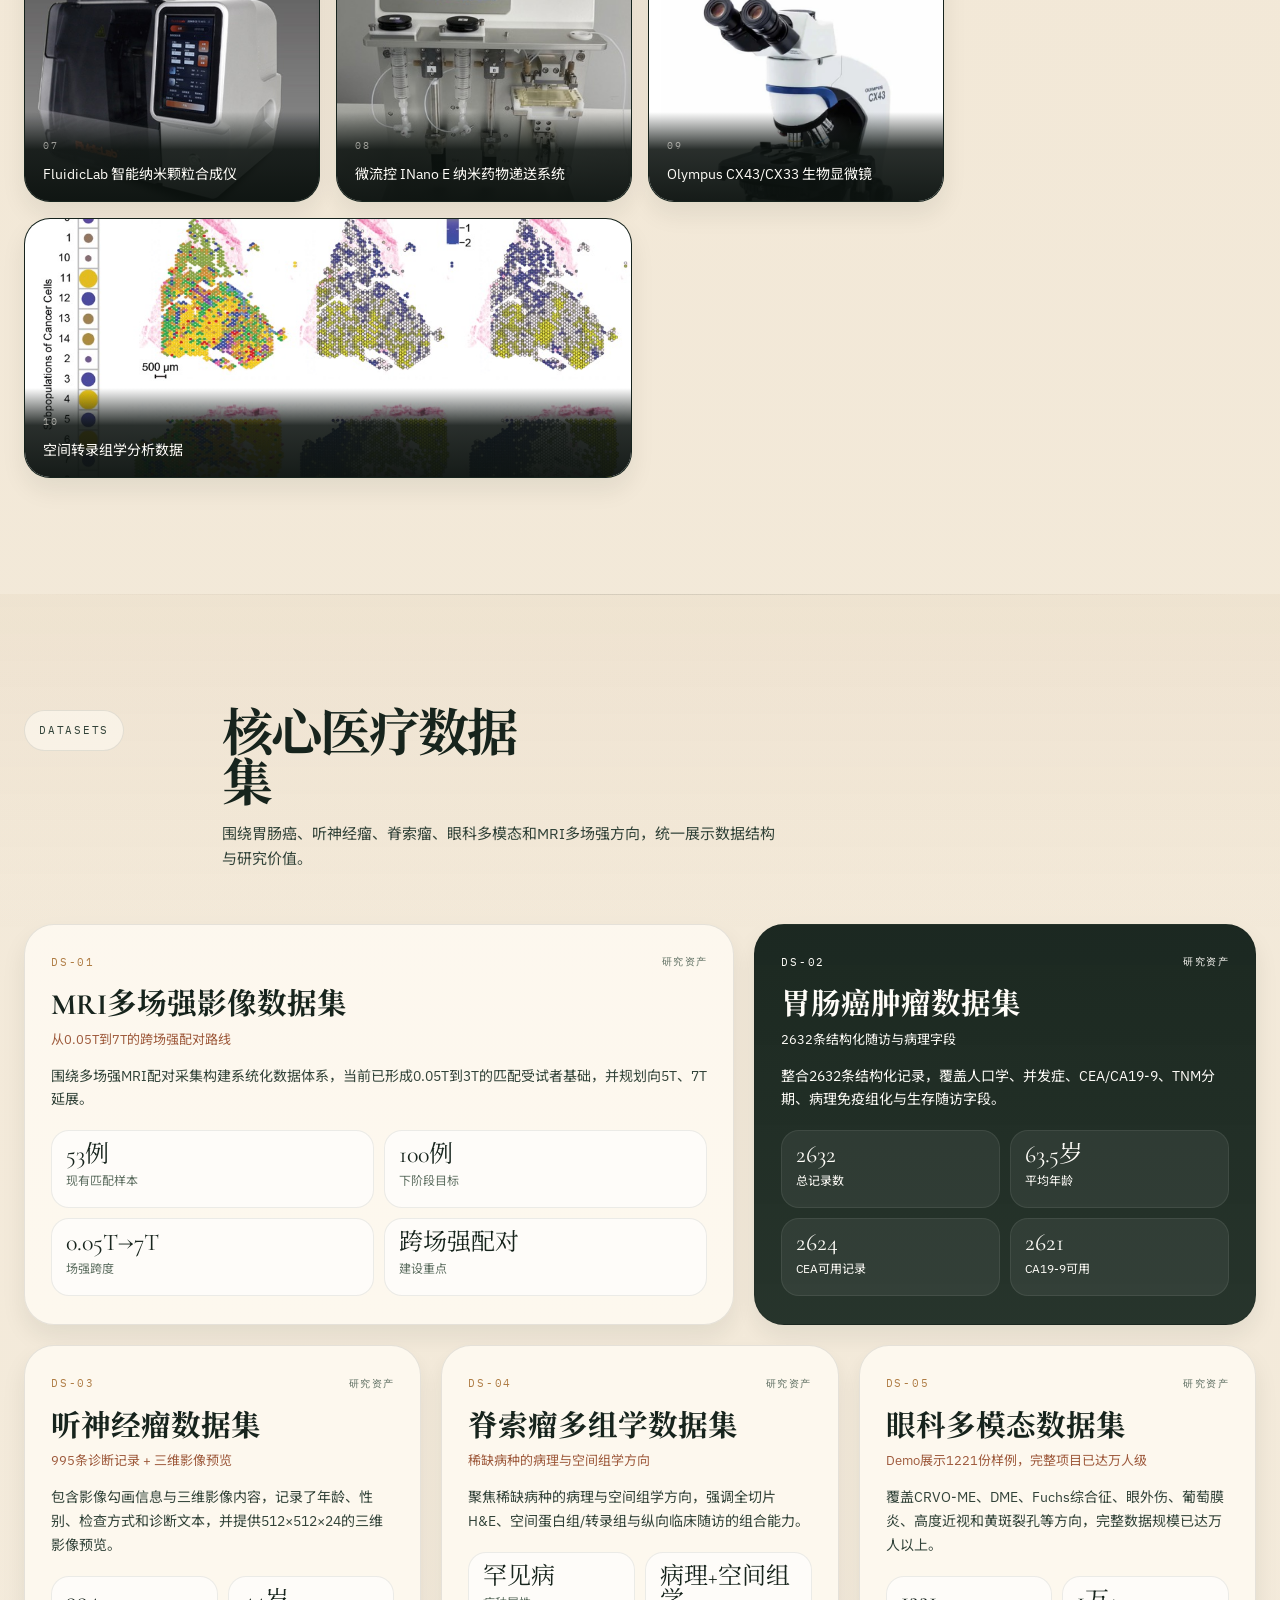
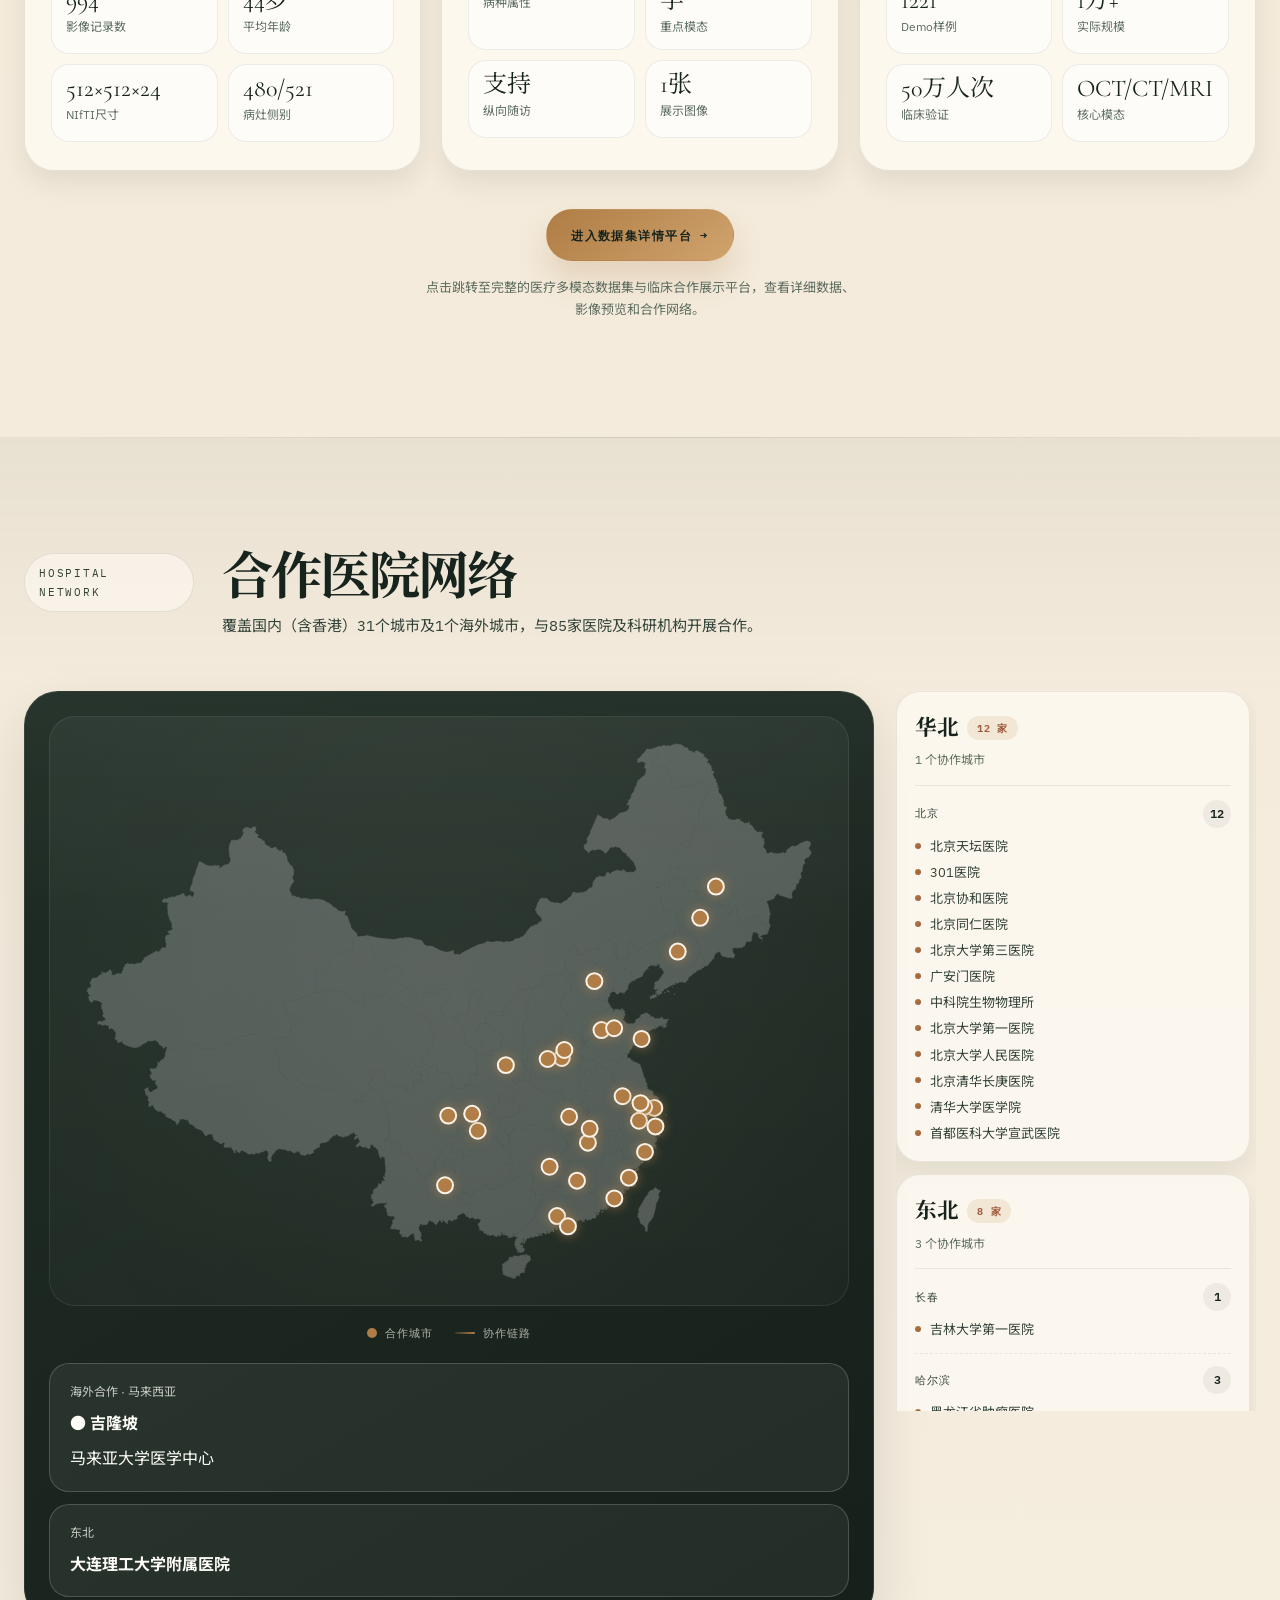
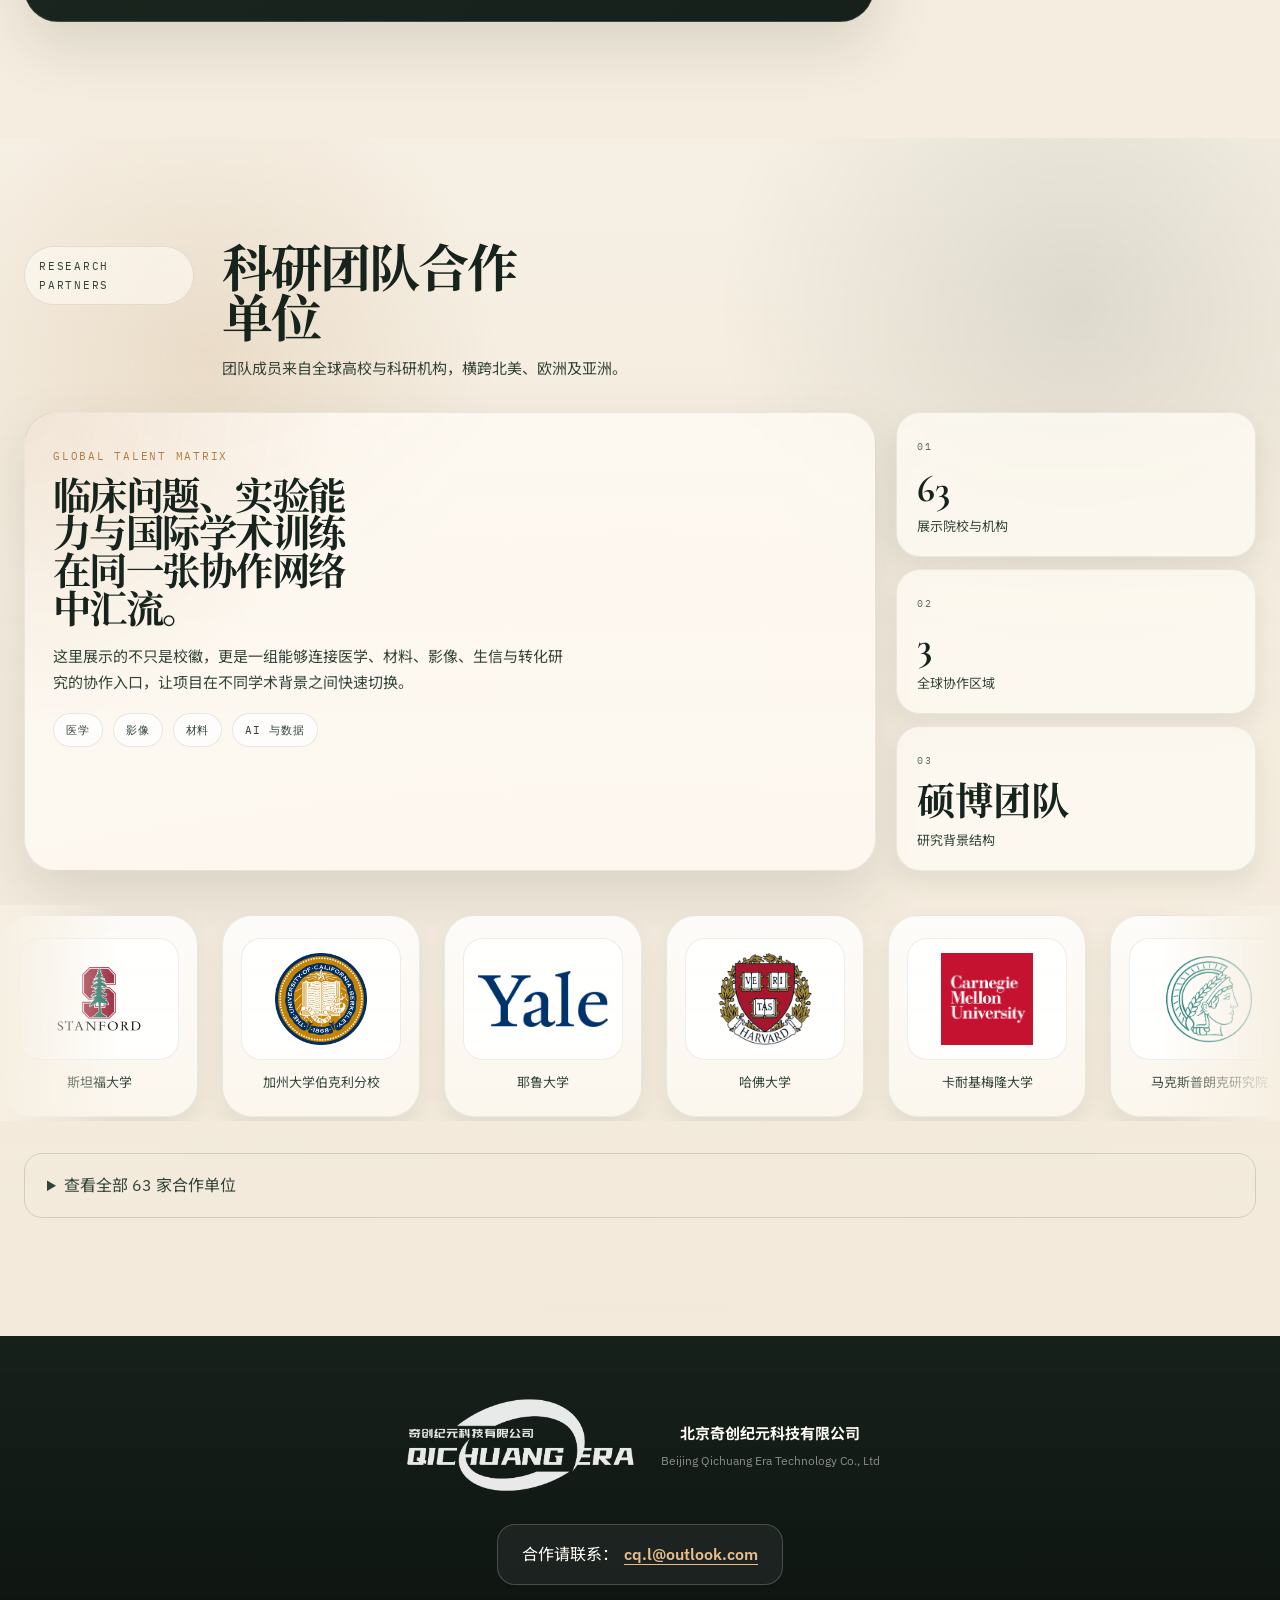
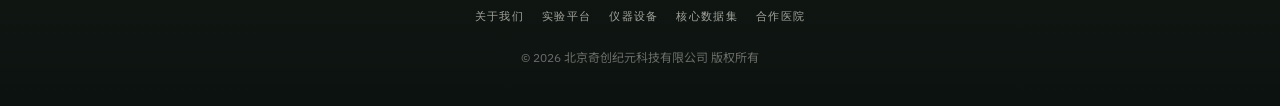
==== commit 5a8353c9: "Group Dalian affiliate under Northeast and add collaboration contact" ====
--- a/index.html
+++ b/index.html
@@ -264,6 +264,10 @@
                 <small data-i18n="footer.nameEn">Beijing Qichuang Era Technology Co., Ltd</small>
             </div>
         </div>
+        <p class="footer-contact">
+            <span data-i18n="footer.contact">合作请联系：</span>
+            <a href="mailto:cq.l@outlook.com">cq.l@outlook.com</a>
+        </p>
         <div class="footer-links">
             <a href="#about" data-i18n="nav.about">关于我们</a>
             <a href="#platforms" data-i18n="nav.platforms">实验平台</a>
--- a/style.css
+++ b/style.css
@@ -1786,6 +1786,31 @@
     gap: 18px;
 }
 
+.footer-contact {
+    display: flex;
+    flex-wrap: wrap;
+    align-items: center;
+    justify-content: center;
+    gap: 6px;
+    max-width: 100%;
+    padding: 16px 24px;
+    border: 1px solid rgba(255, 251, 244, 0.2);
+    border-radius: 18px;
+    background: rgba(255, 251, 244, 0.05);
+    color: var(--white);
+    font-size: 16px;
+}
+
+.footer-contact a {
+    color: #e5be8d;
+    font-weight: 600;
+    text-decoration: underline;
+    text-underline-offset: 4px;
+}
+
+.footer-contact a:hover { color: var(--white); }
+.footer-contact a:focus-visible { outline: 2px solid #e5be8d; outline-offset: 4px; border-radius: 2px; }
+
 .footer-links a {
     font-family: var(--font-mono);
     font-size: 11px;
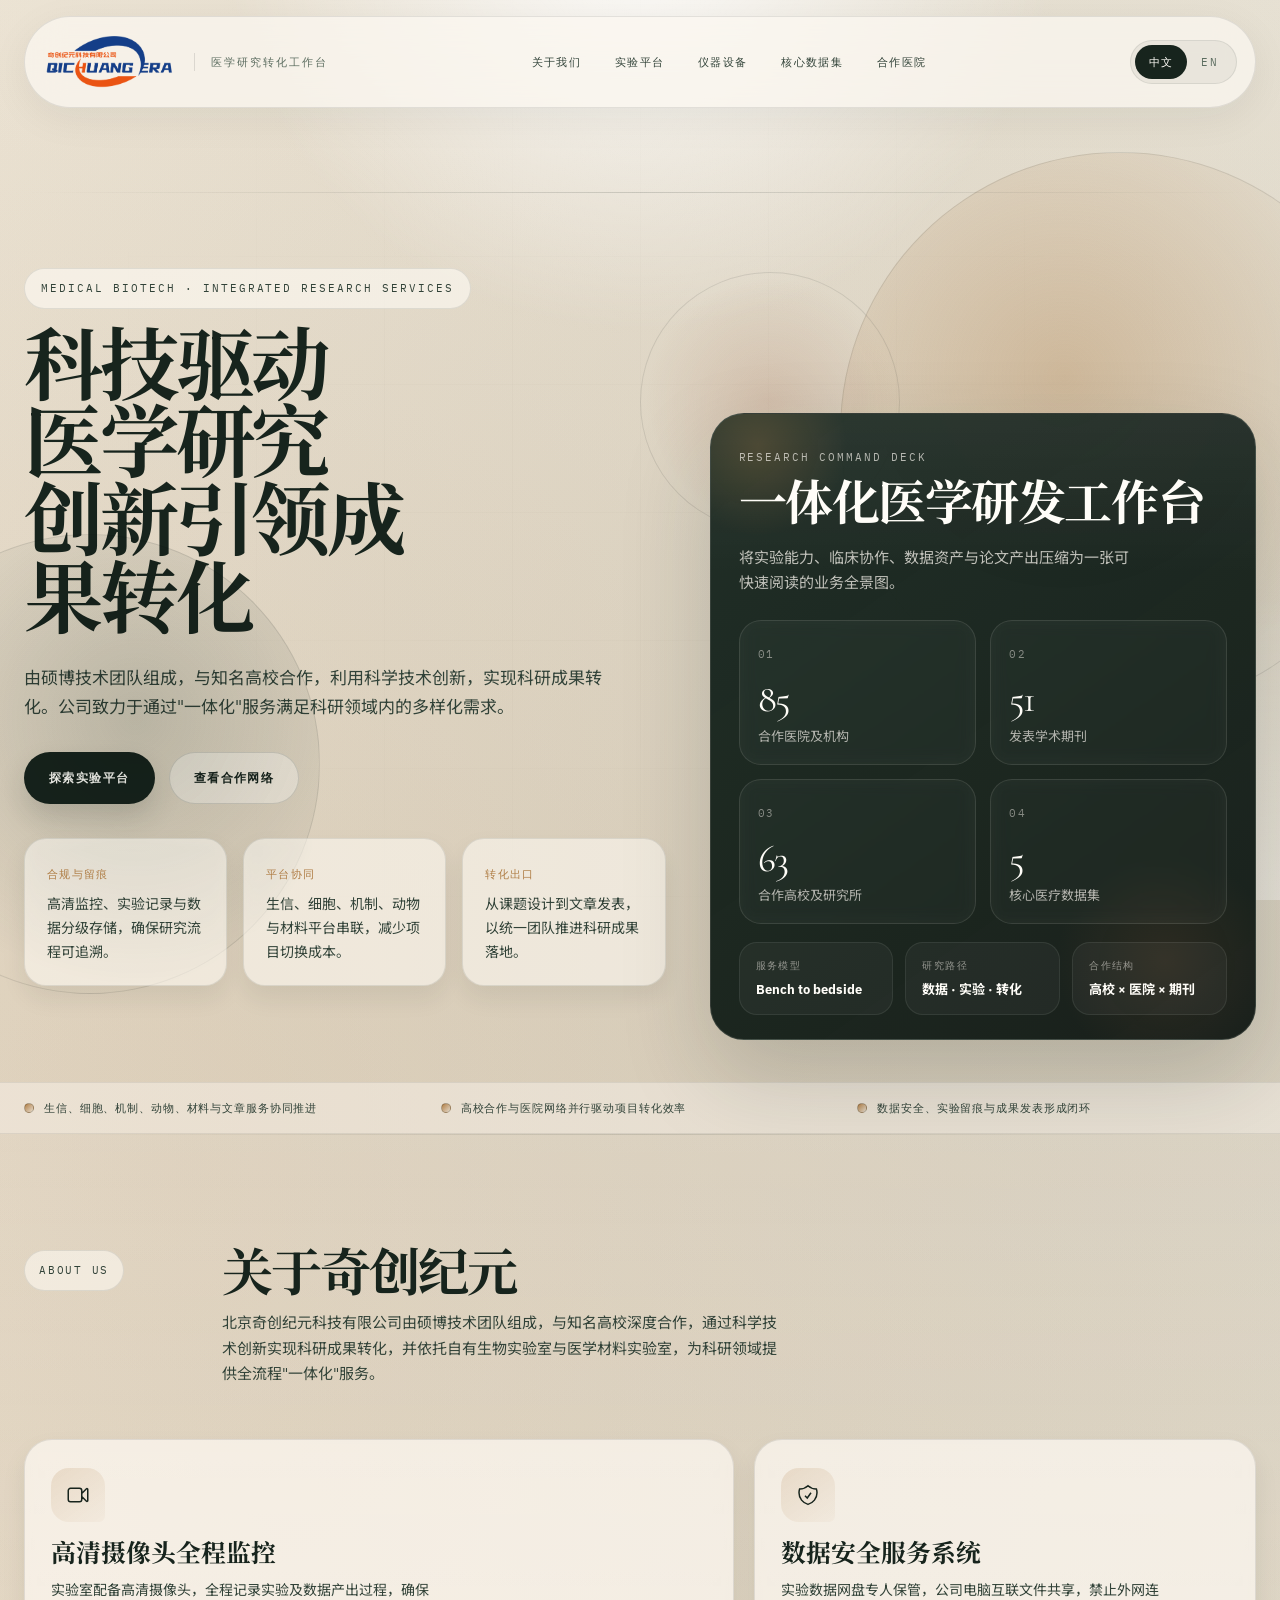
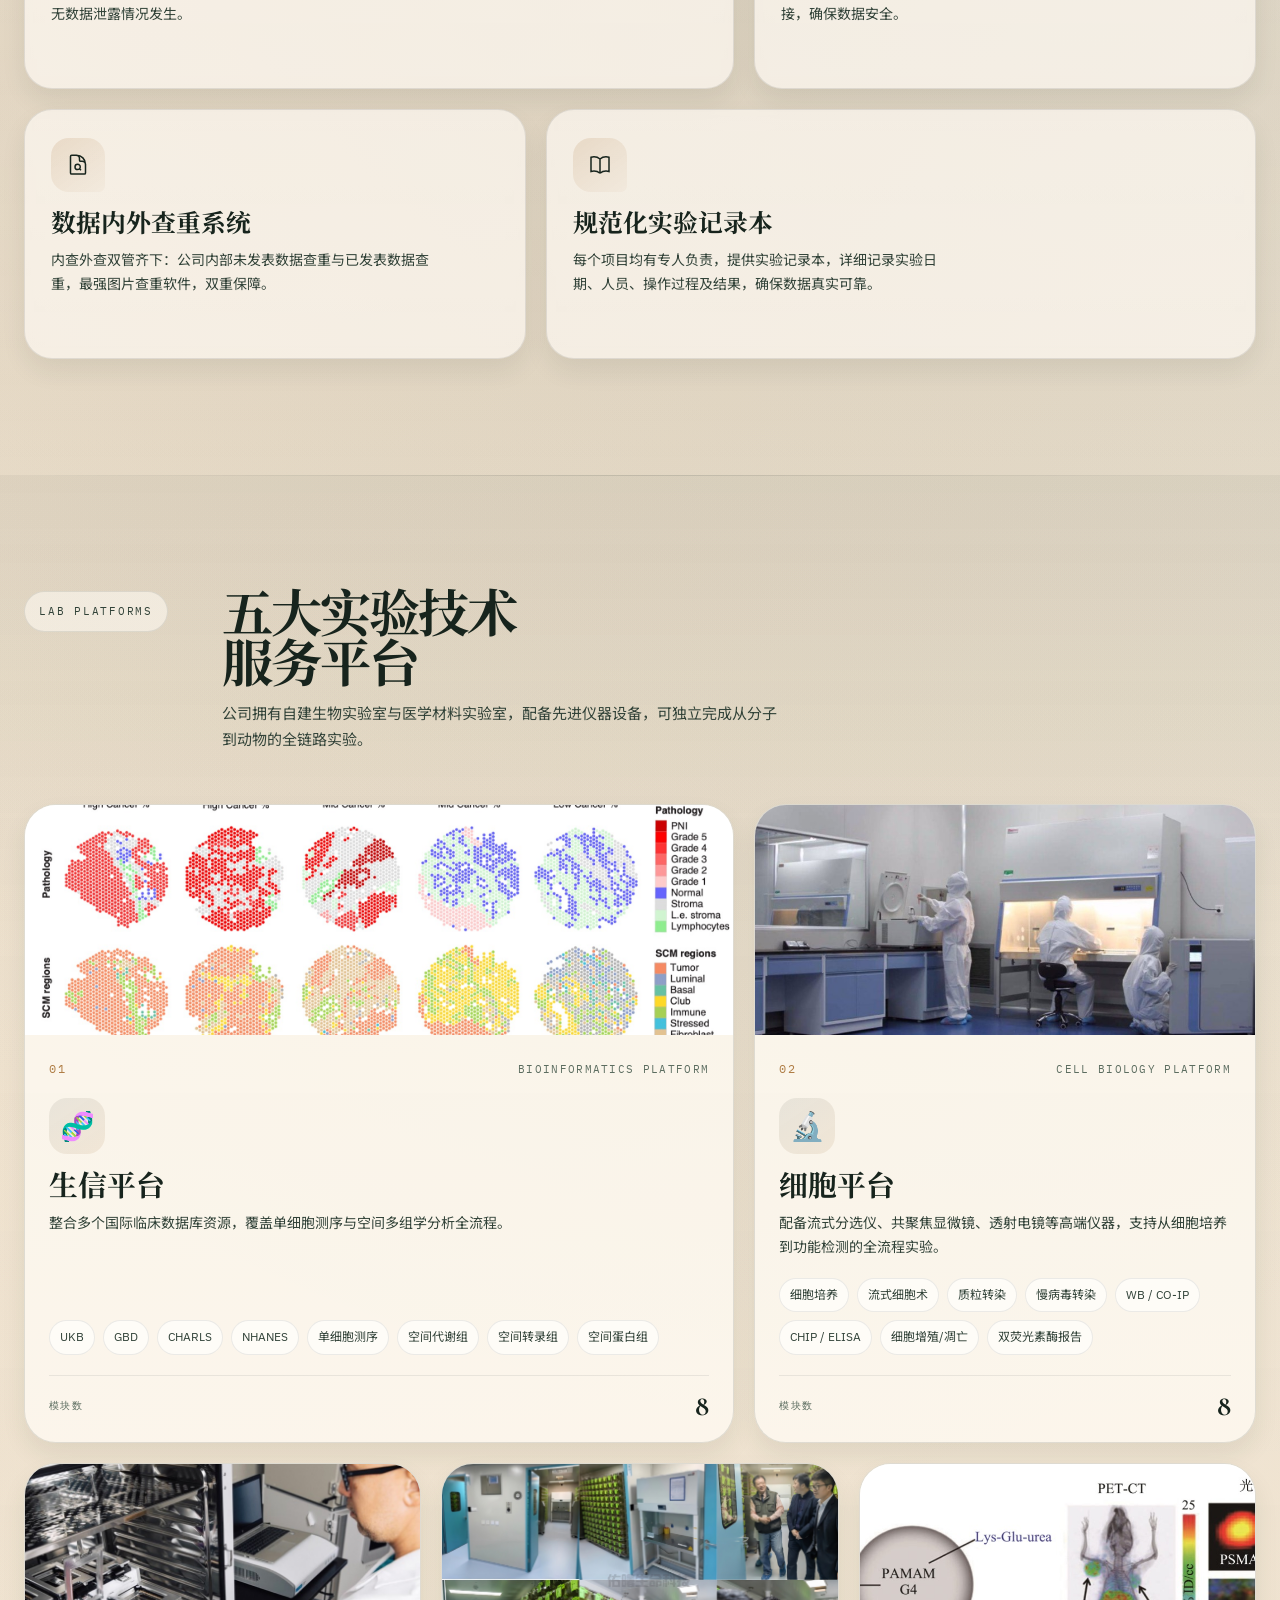
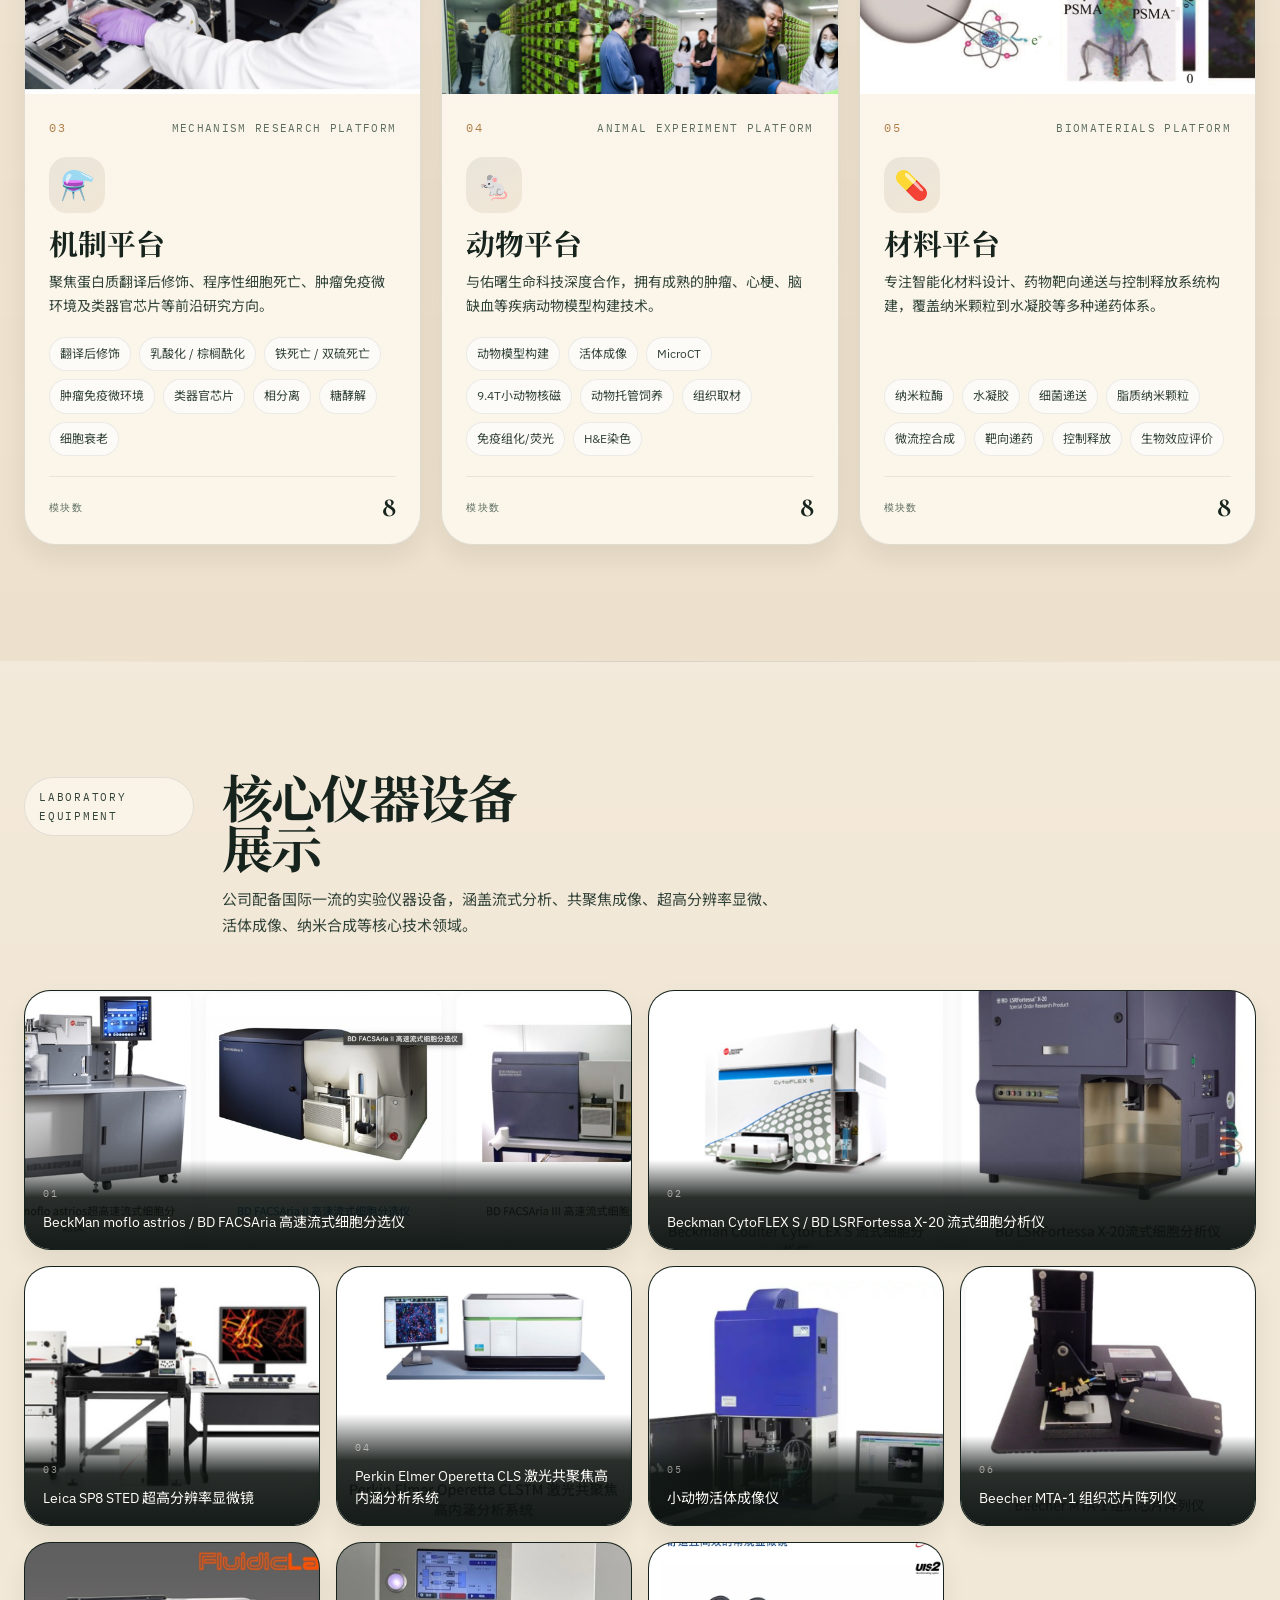
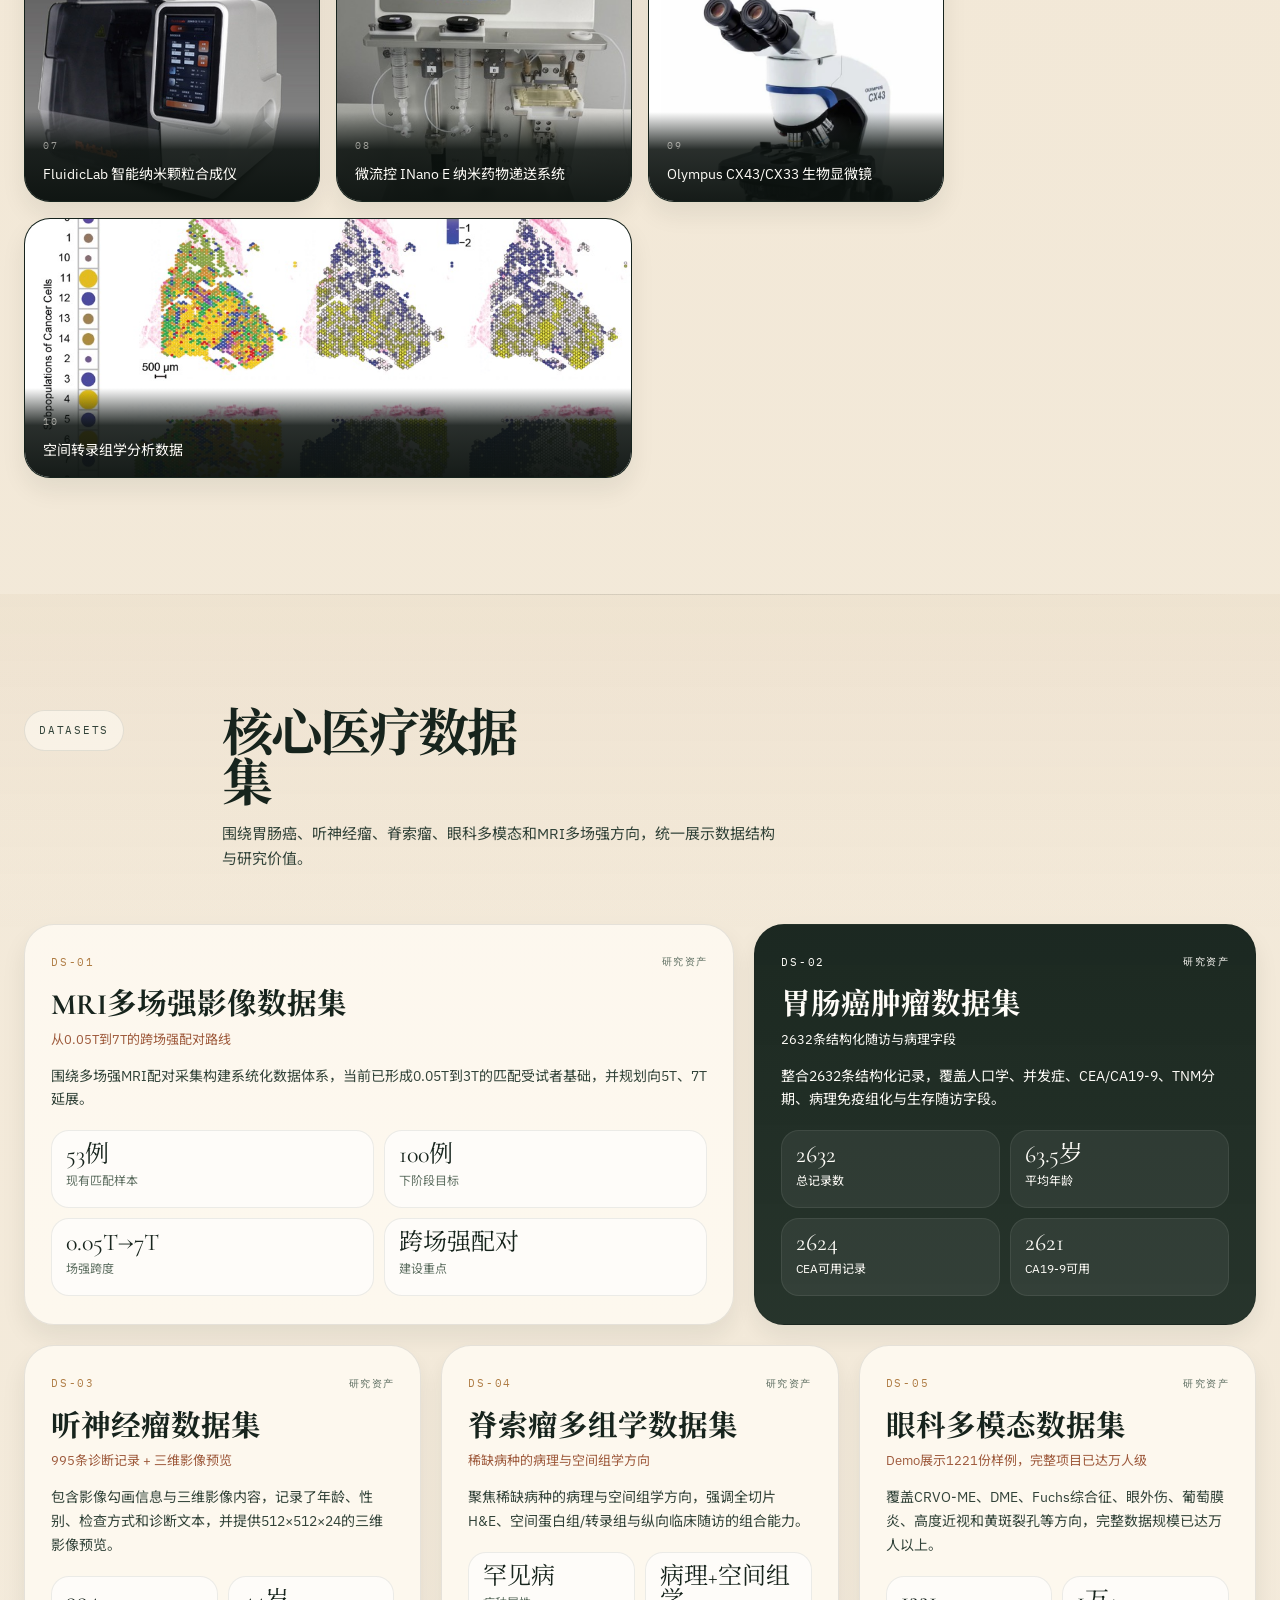
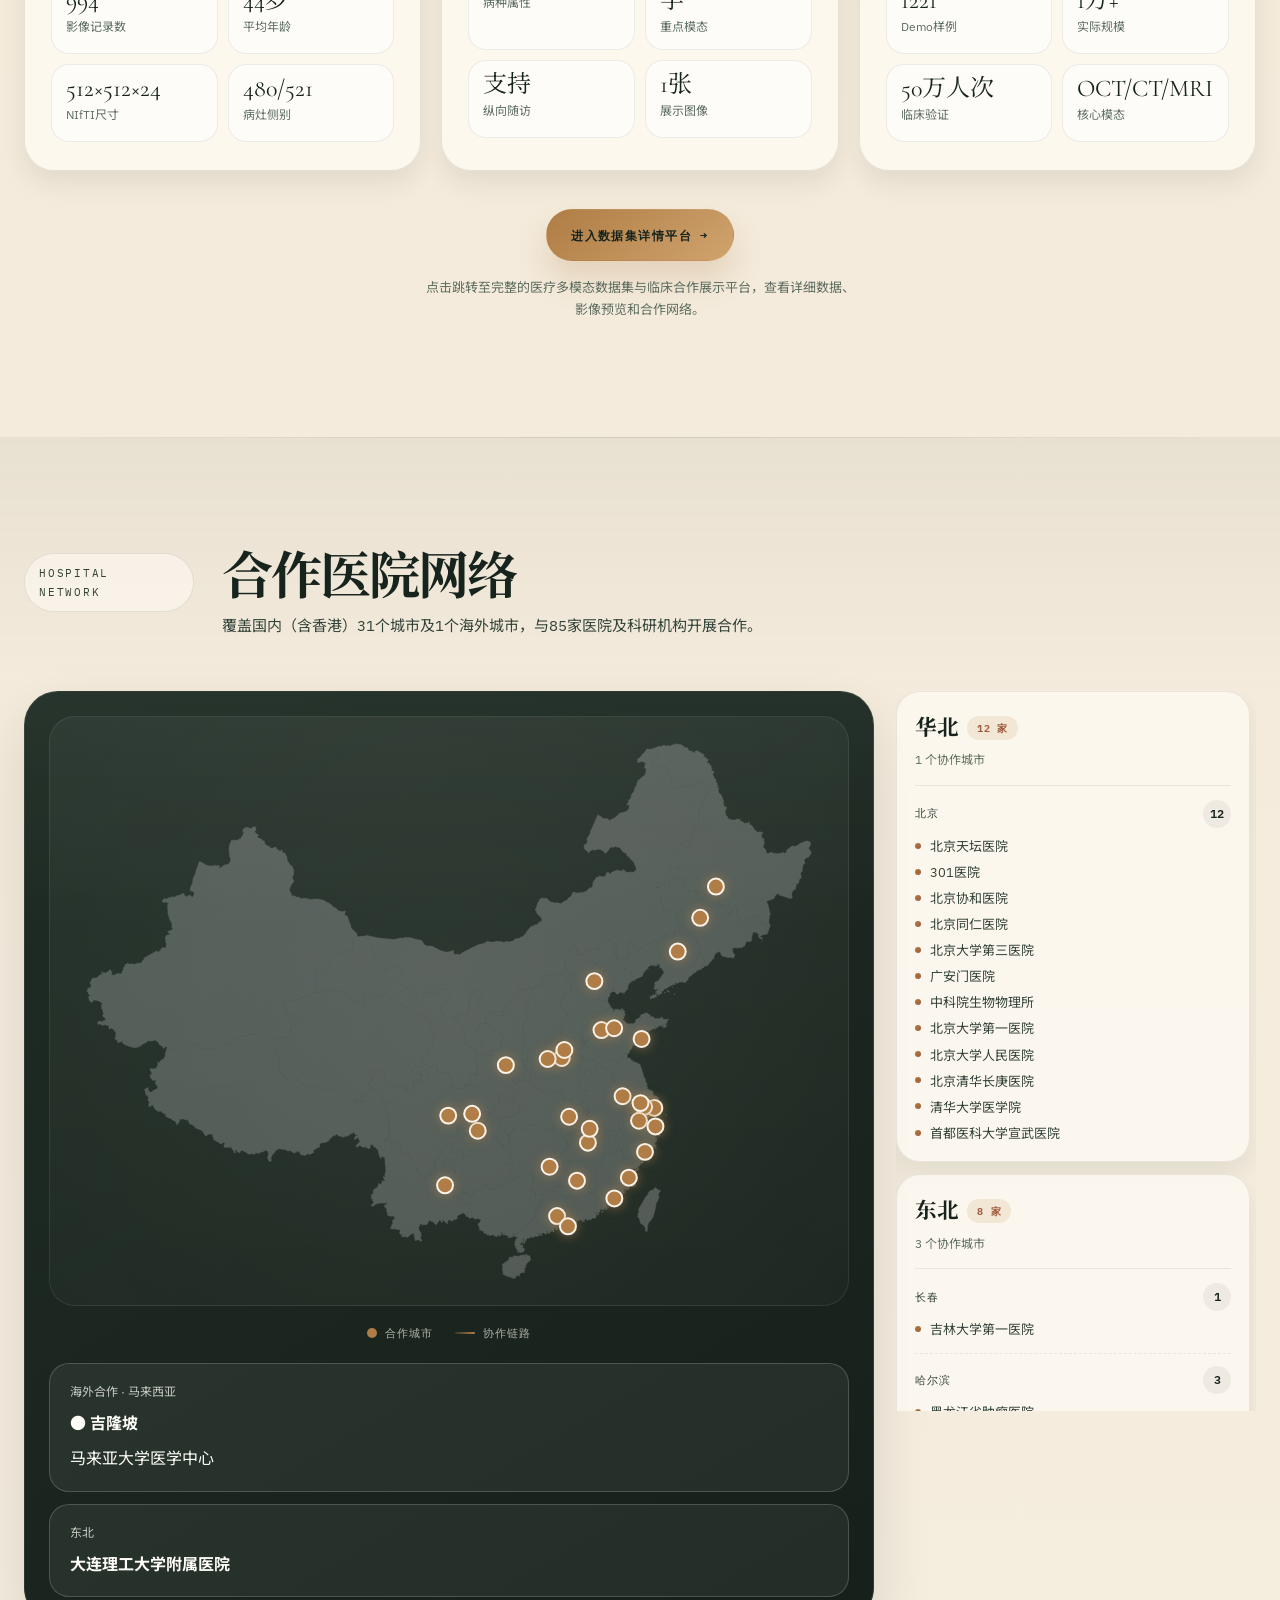
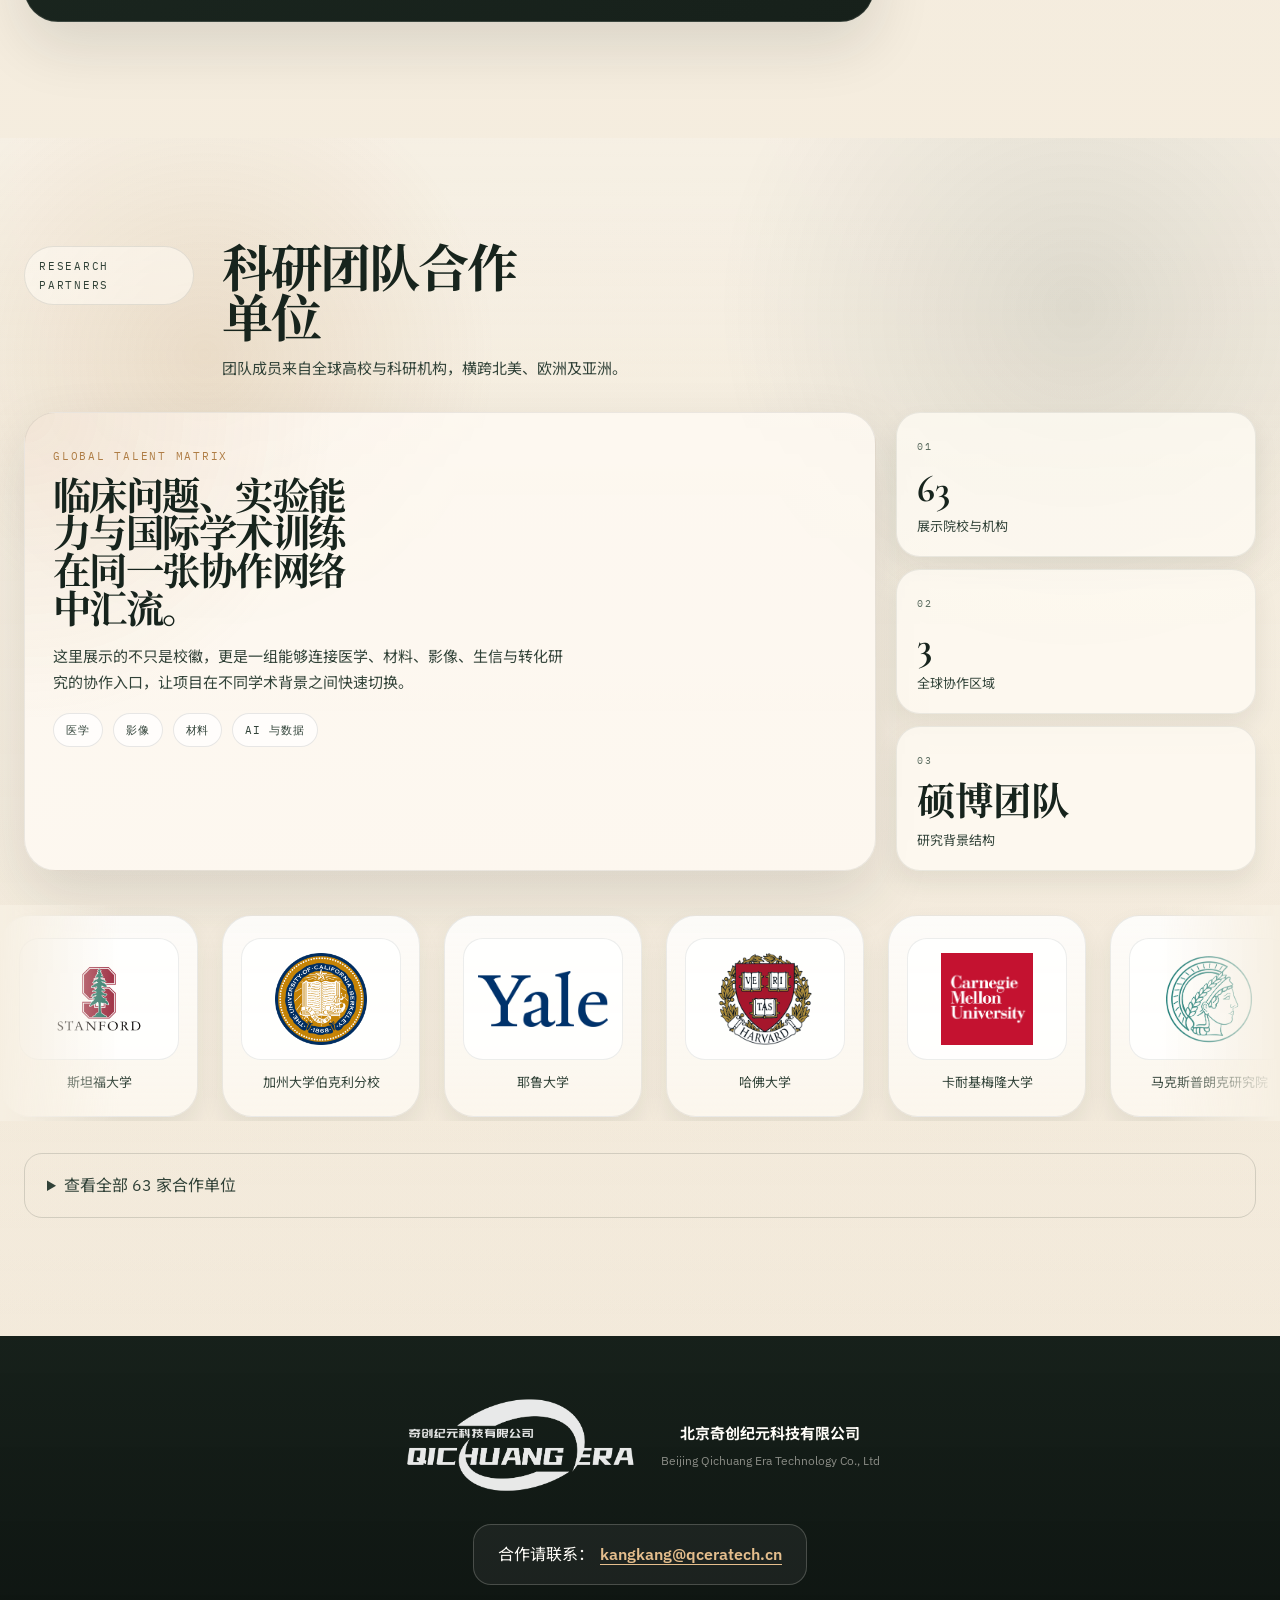
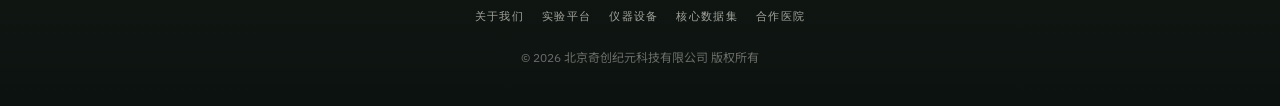
==== commit 83efae1c: "Update collaboration email to kangkang@qceratech.cn" ====
--- a/index.html
+++ b/index.html
@@ -266,7 +266,7 @@
         </div>
         <p class="footer-contact">
             <span data-i18n="footer.contact">合作请联系：</span>
-            <a href="mailto:cq.l@outlook.com">cq.l@outlook.com</a>
+            <a href="mailto:kangkang@qceratech.cn">kangkang@qceratech.cn</a>
         </p>
         <div class="footer-links">
             <a href="#about" data-i18n="nav.about">关于我们</a>
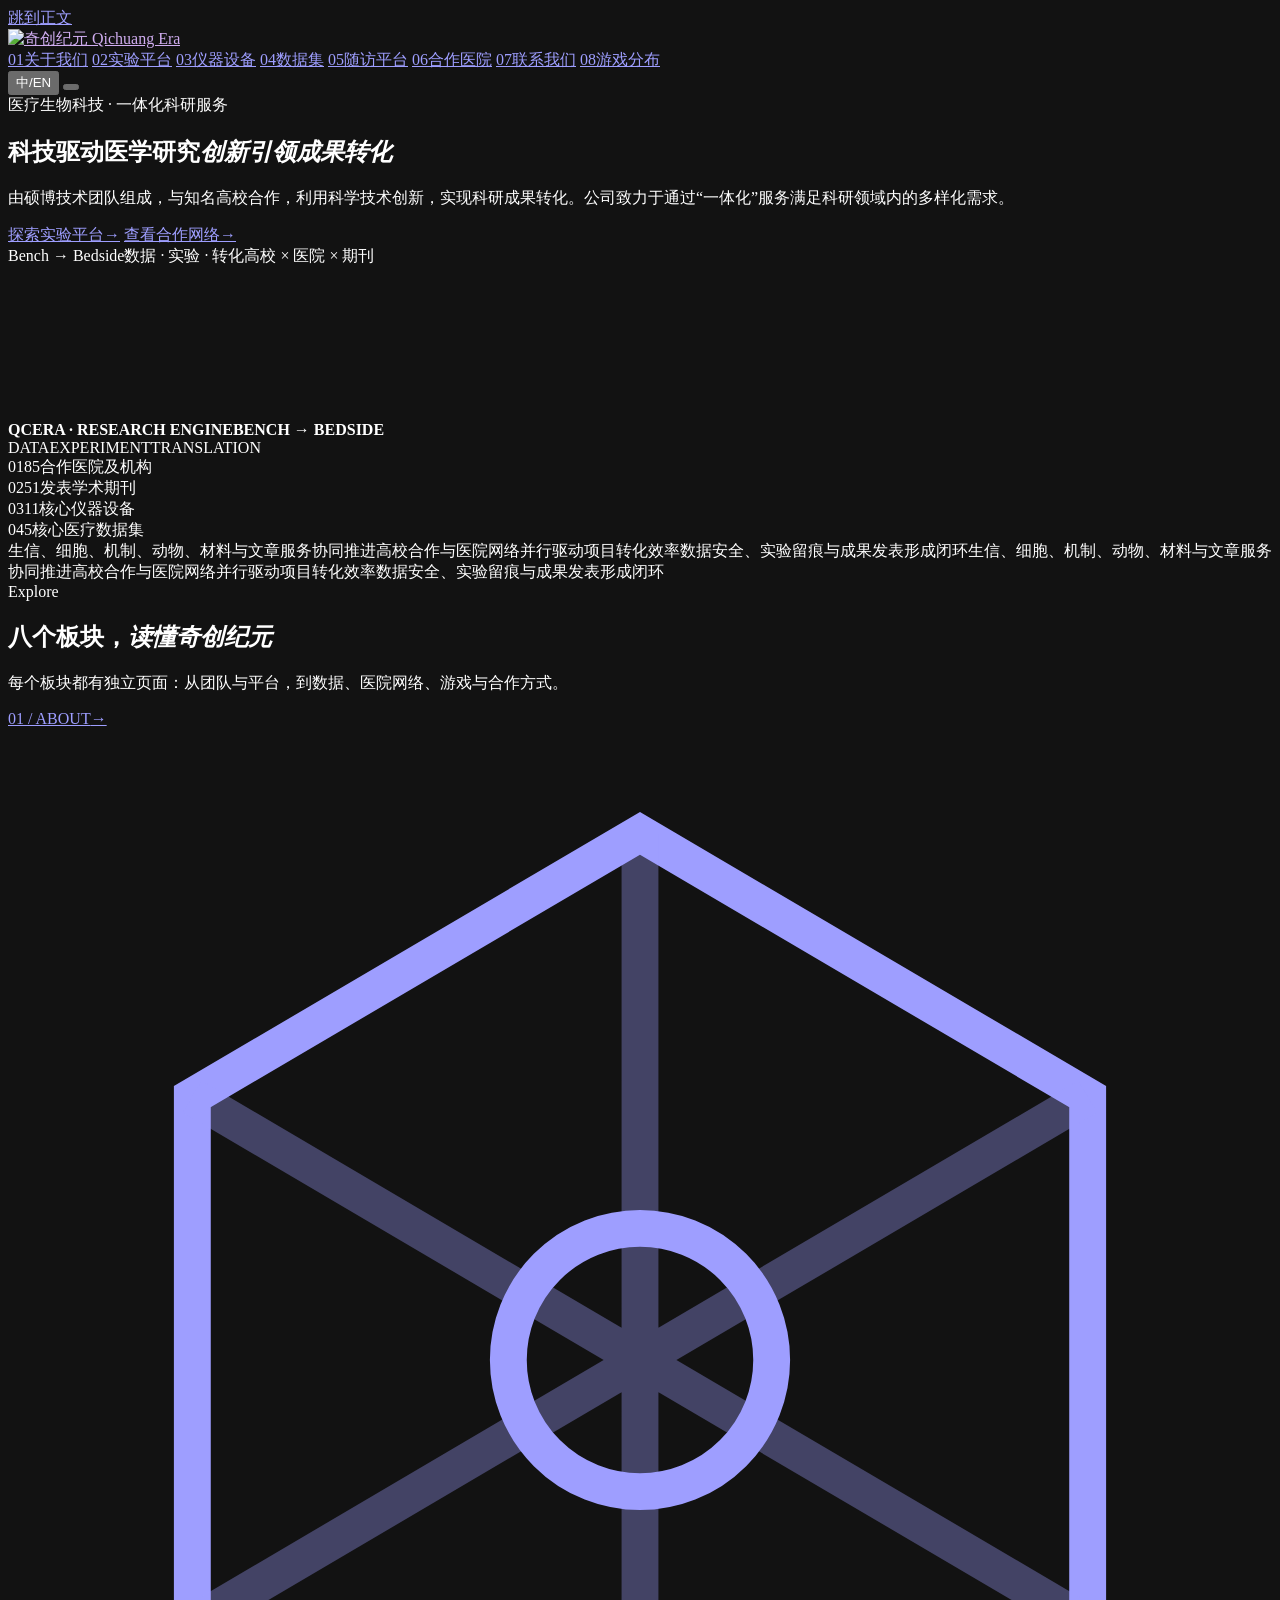
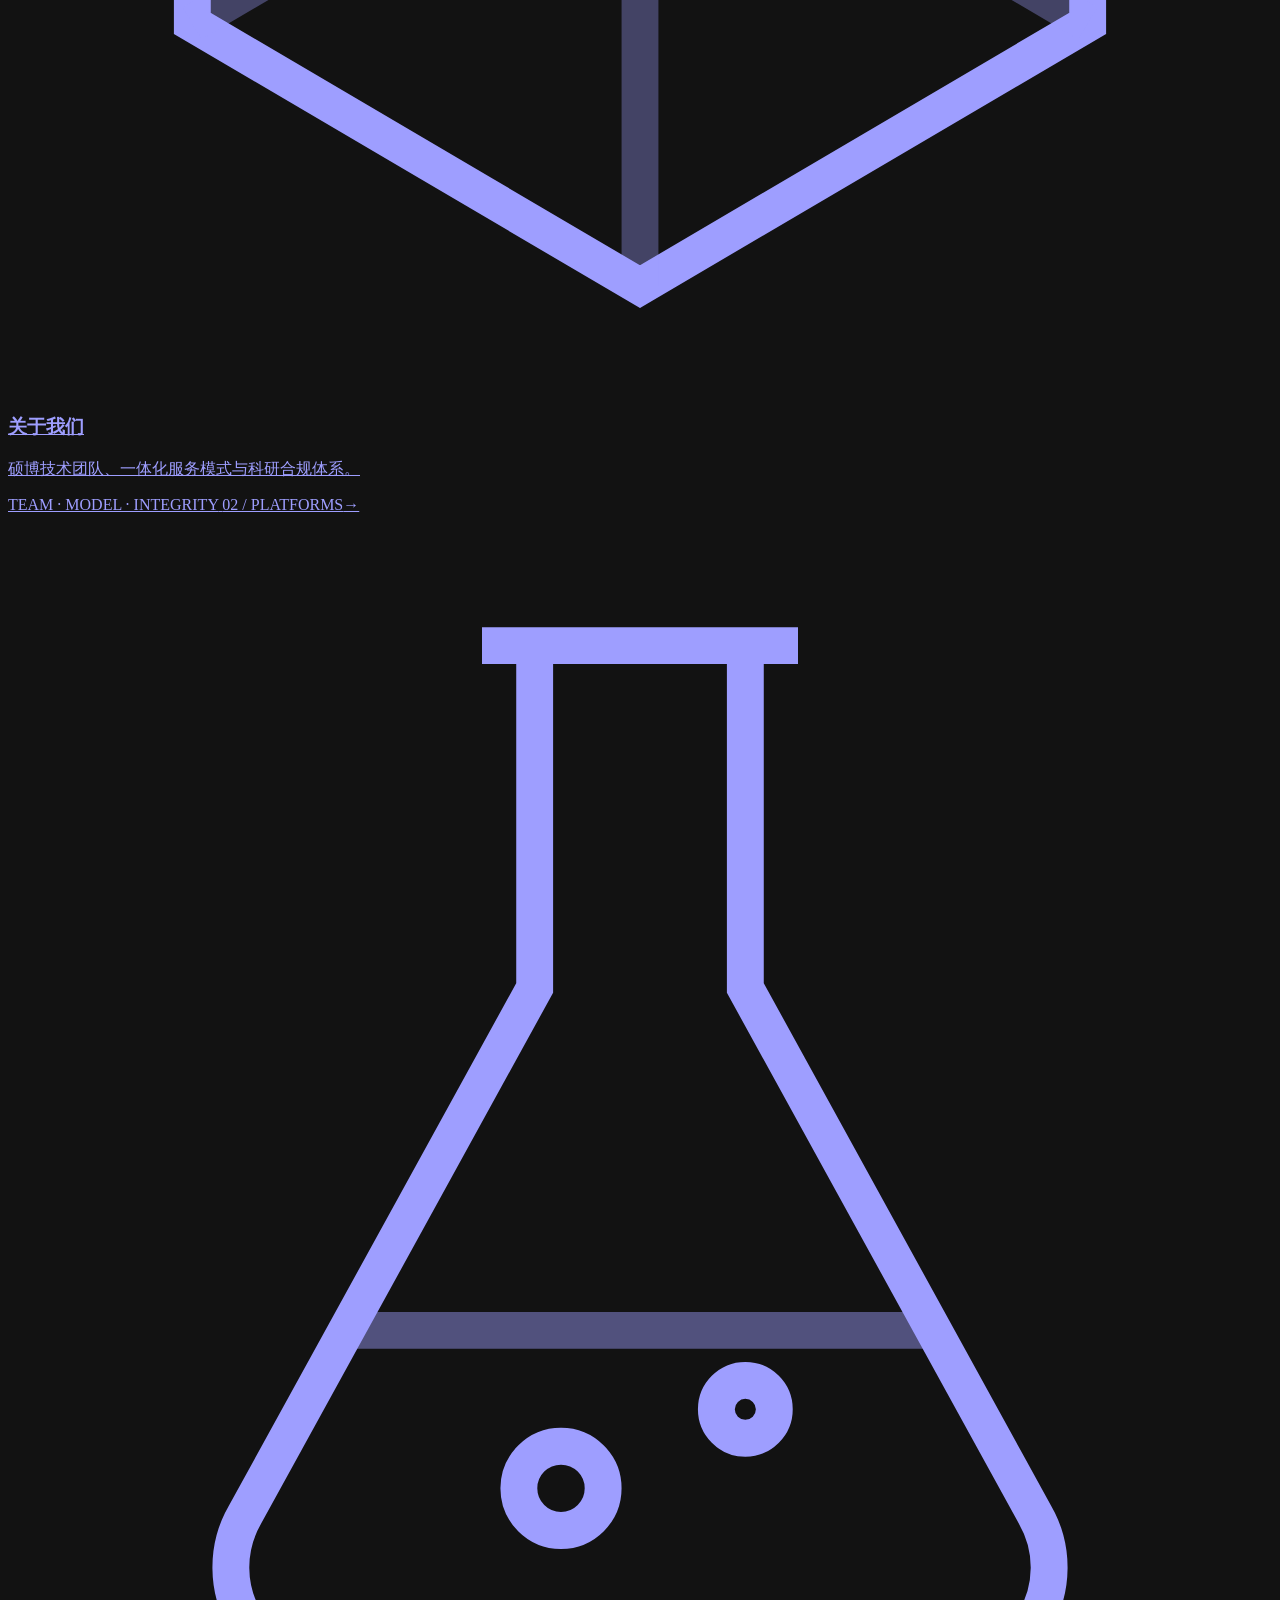
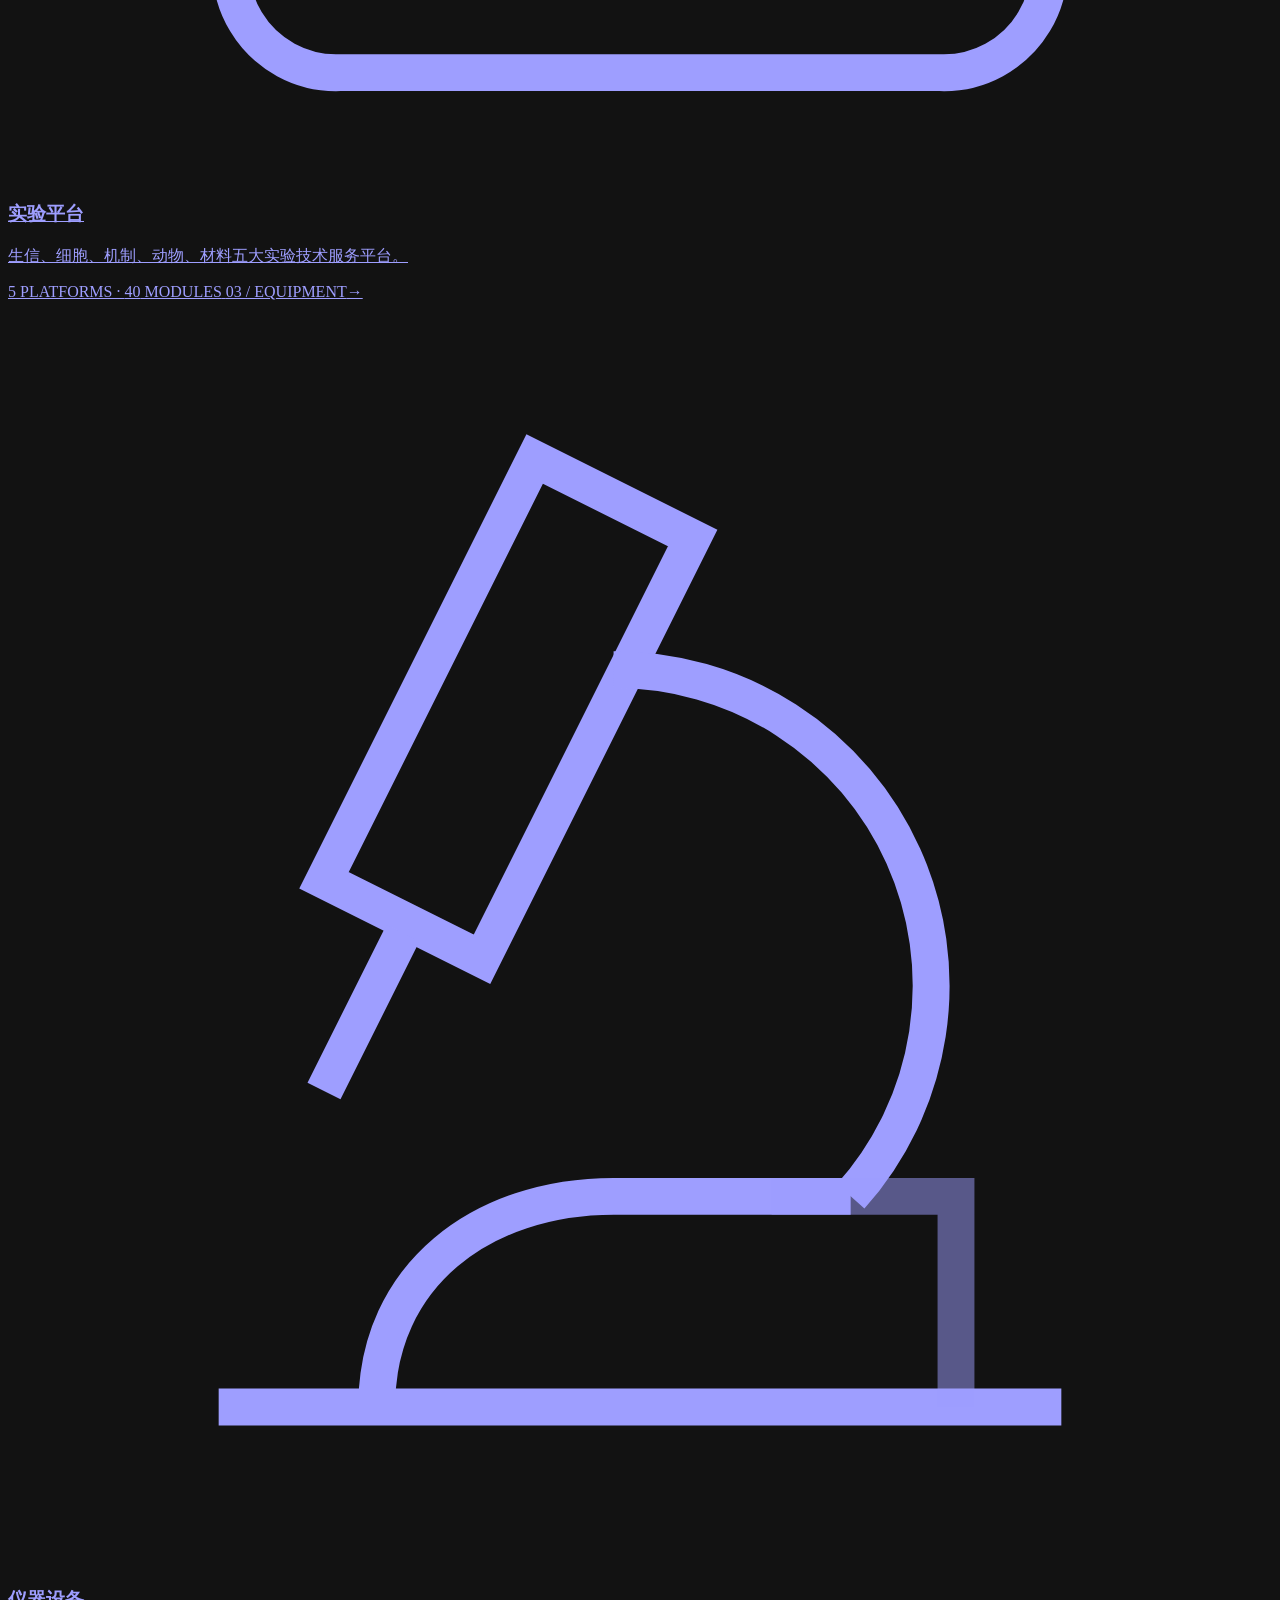
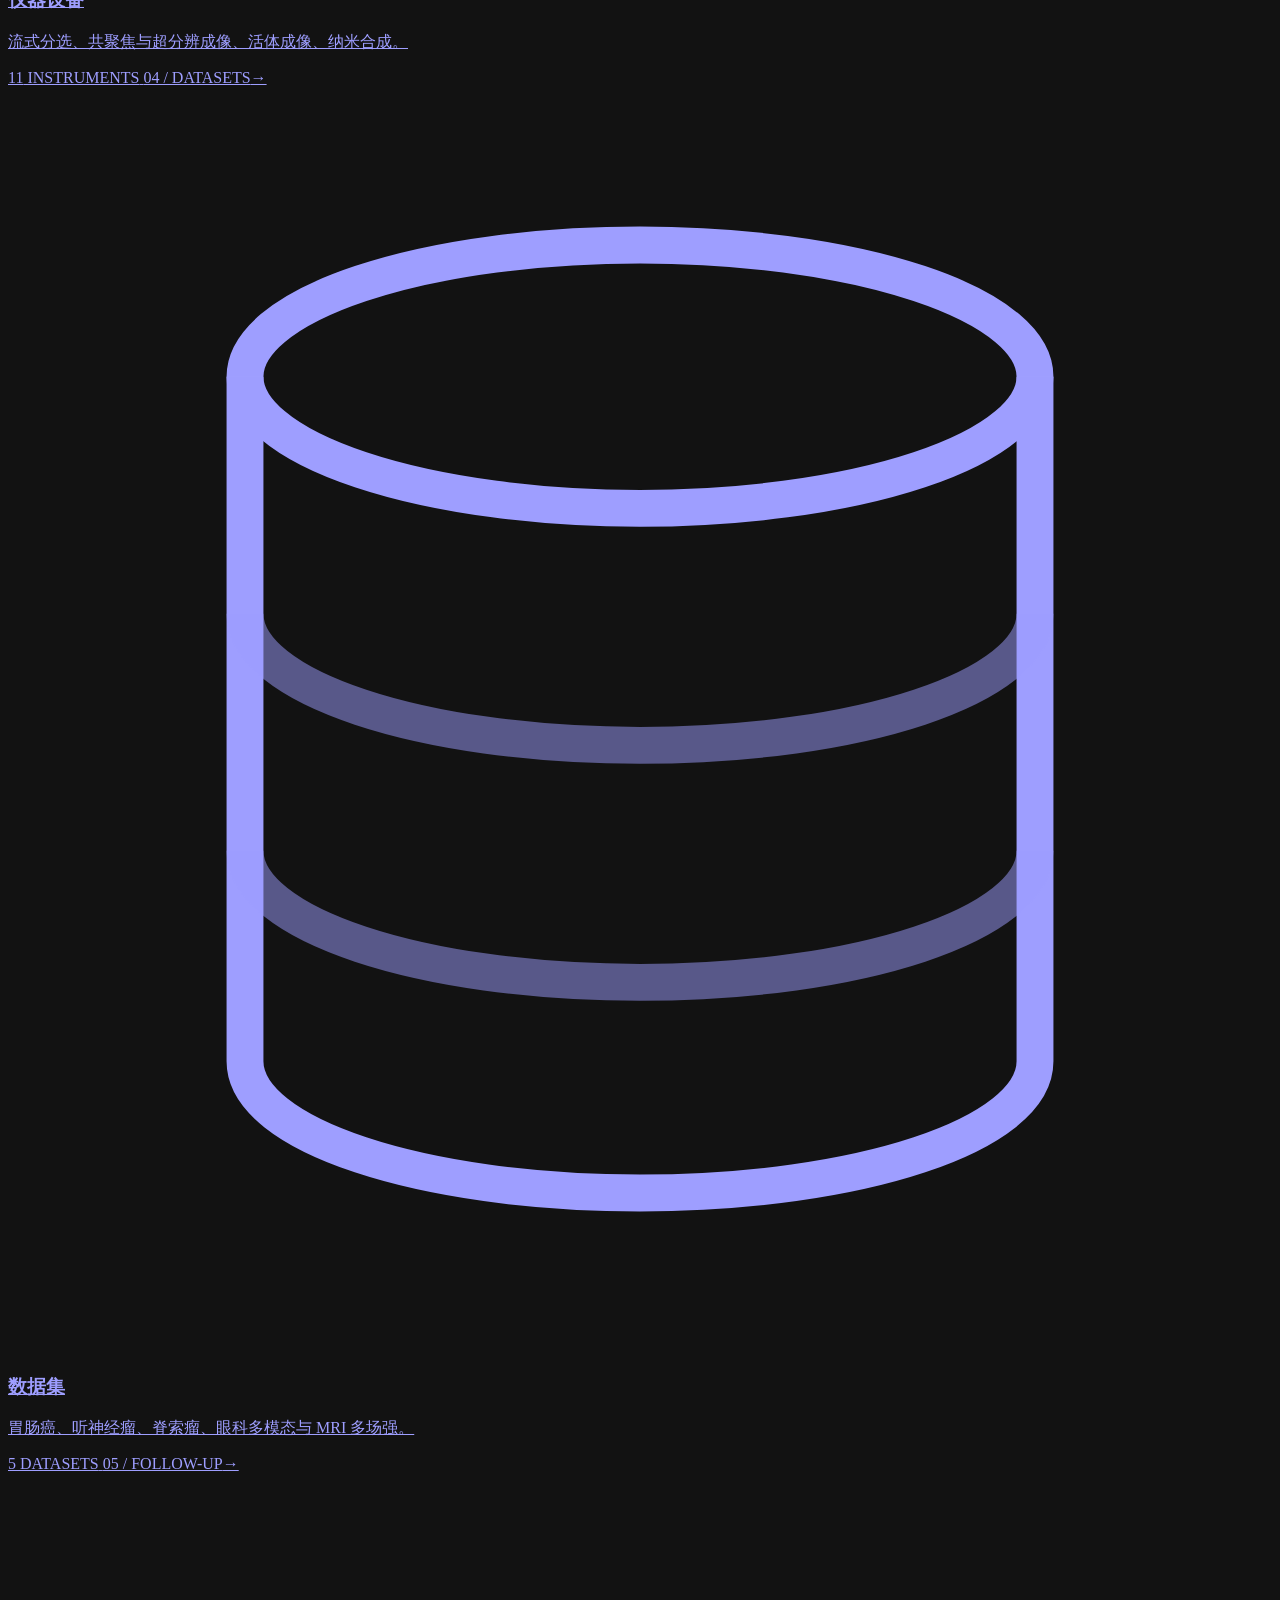
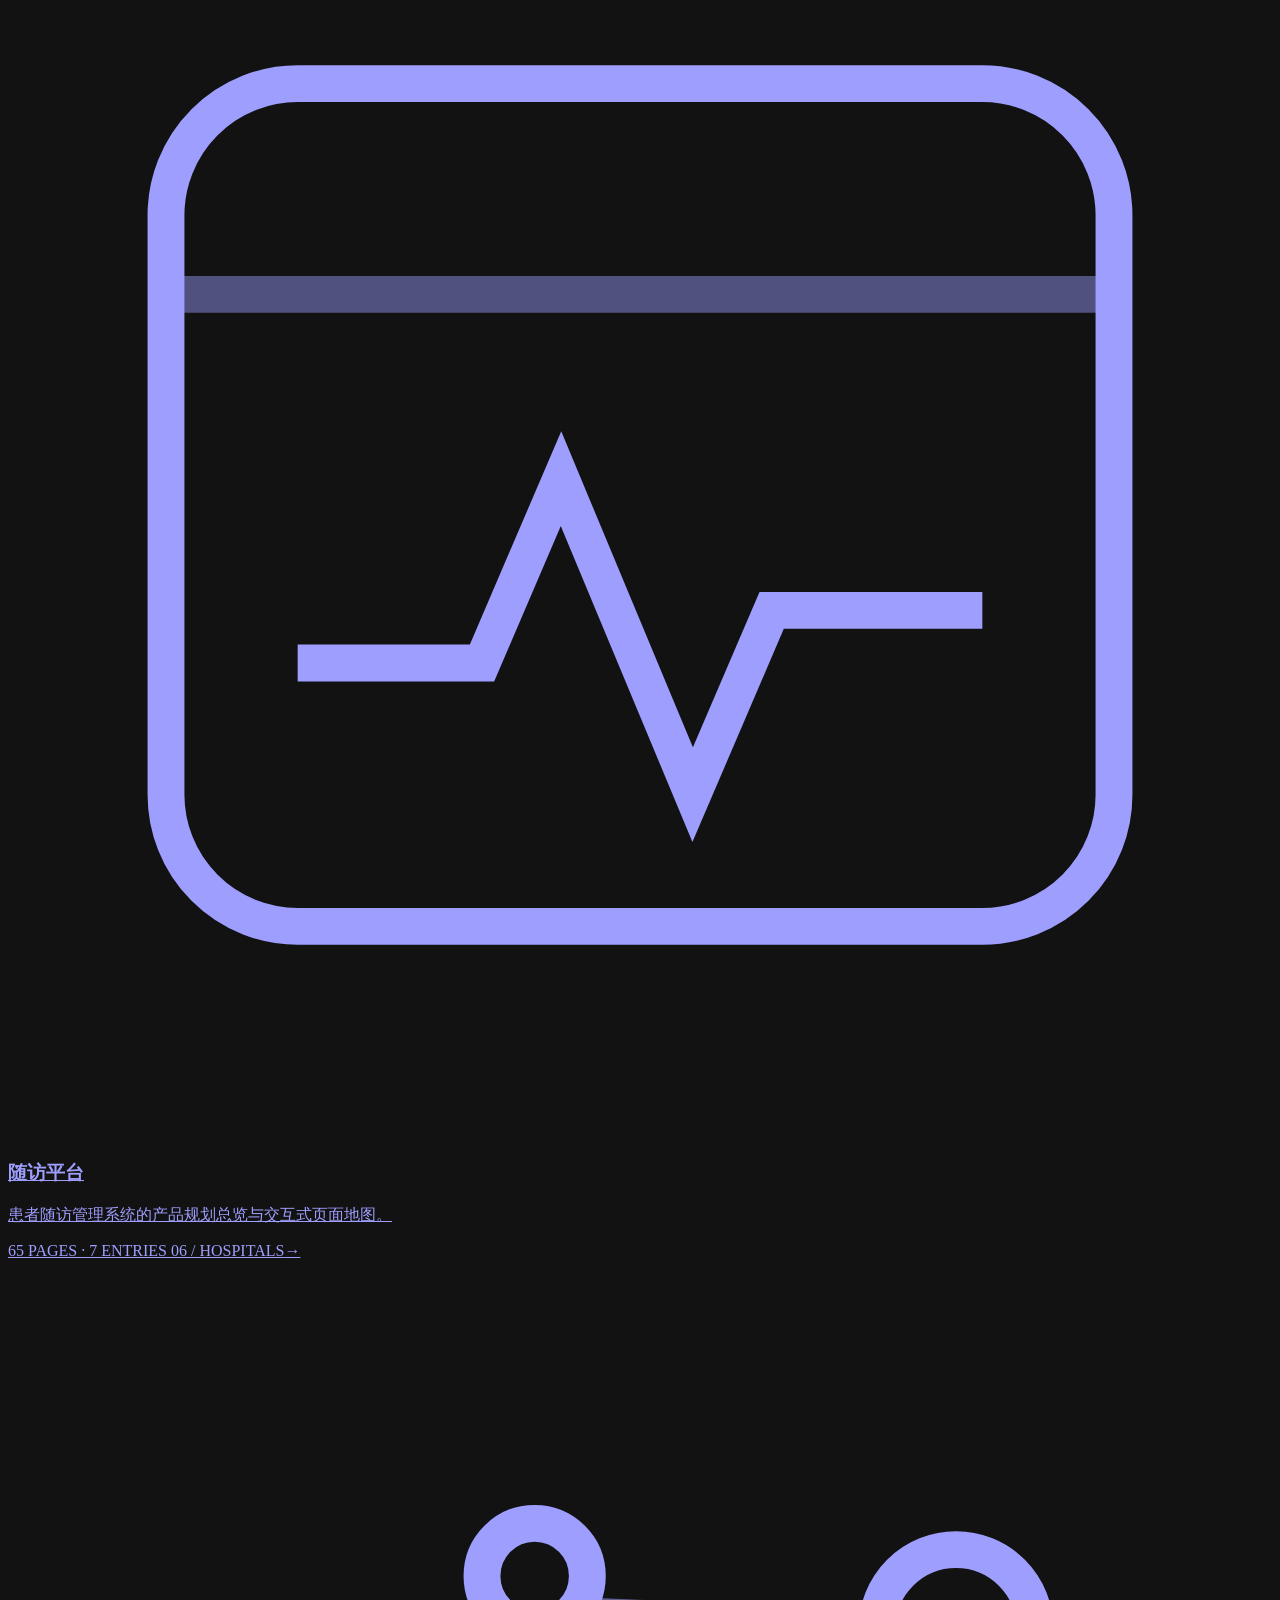
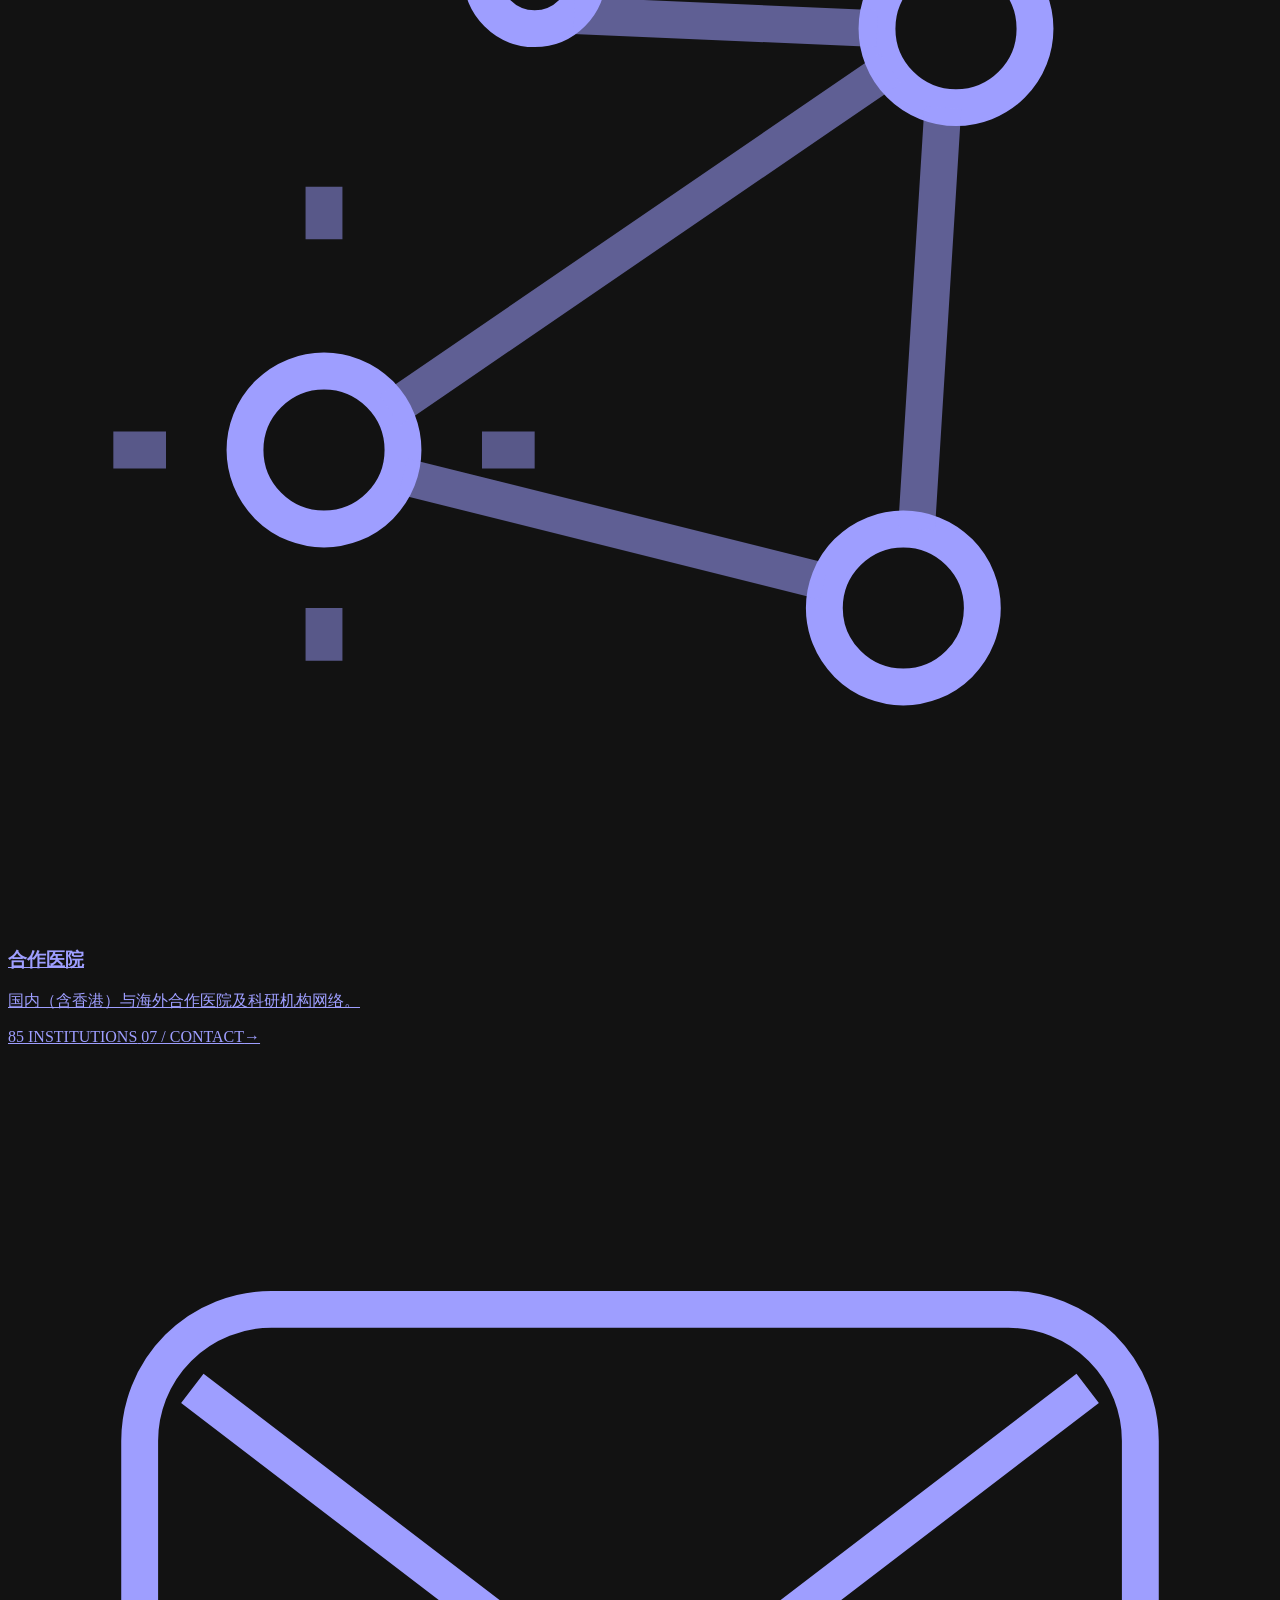
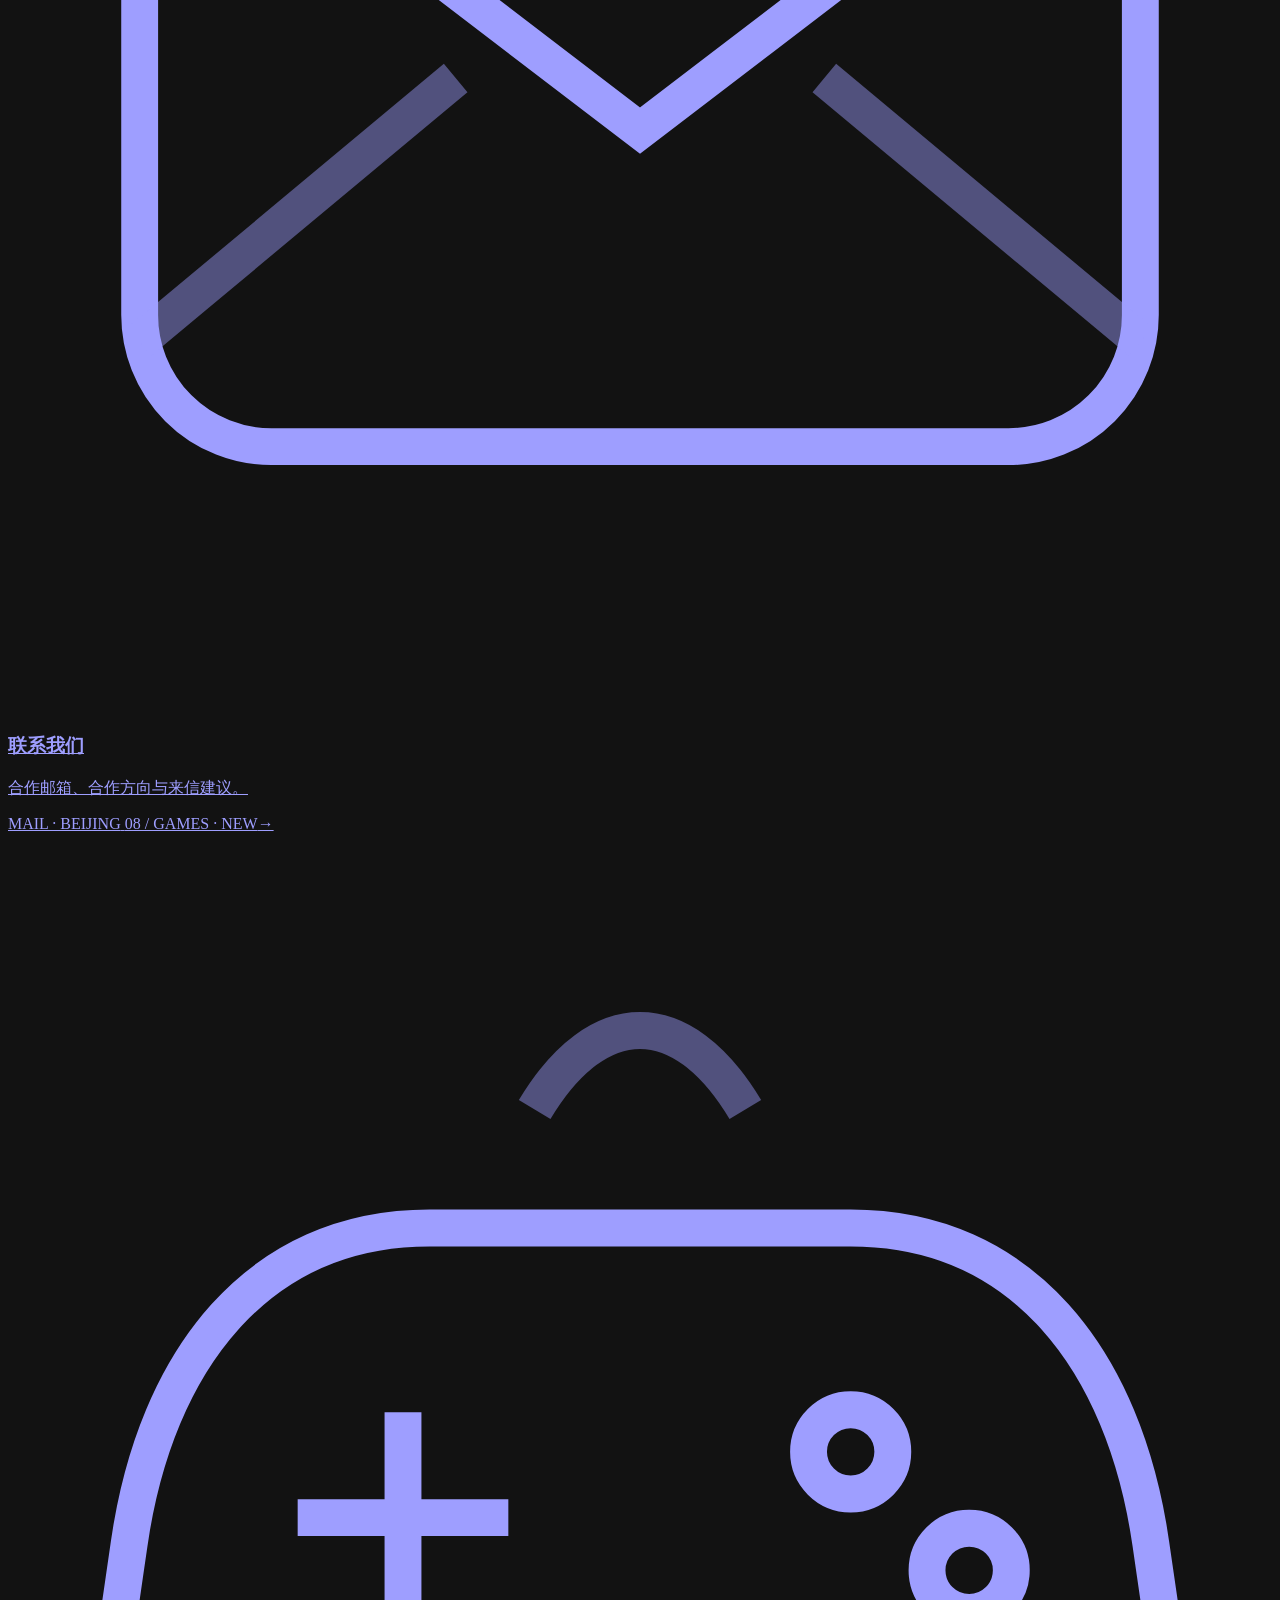
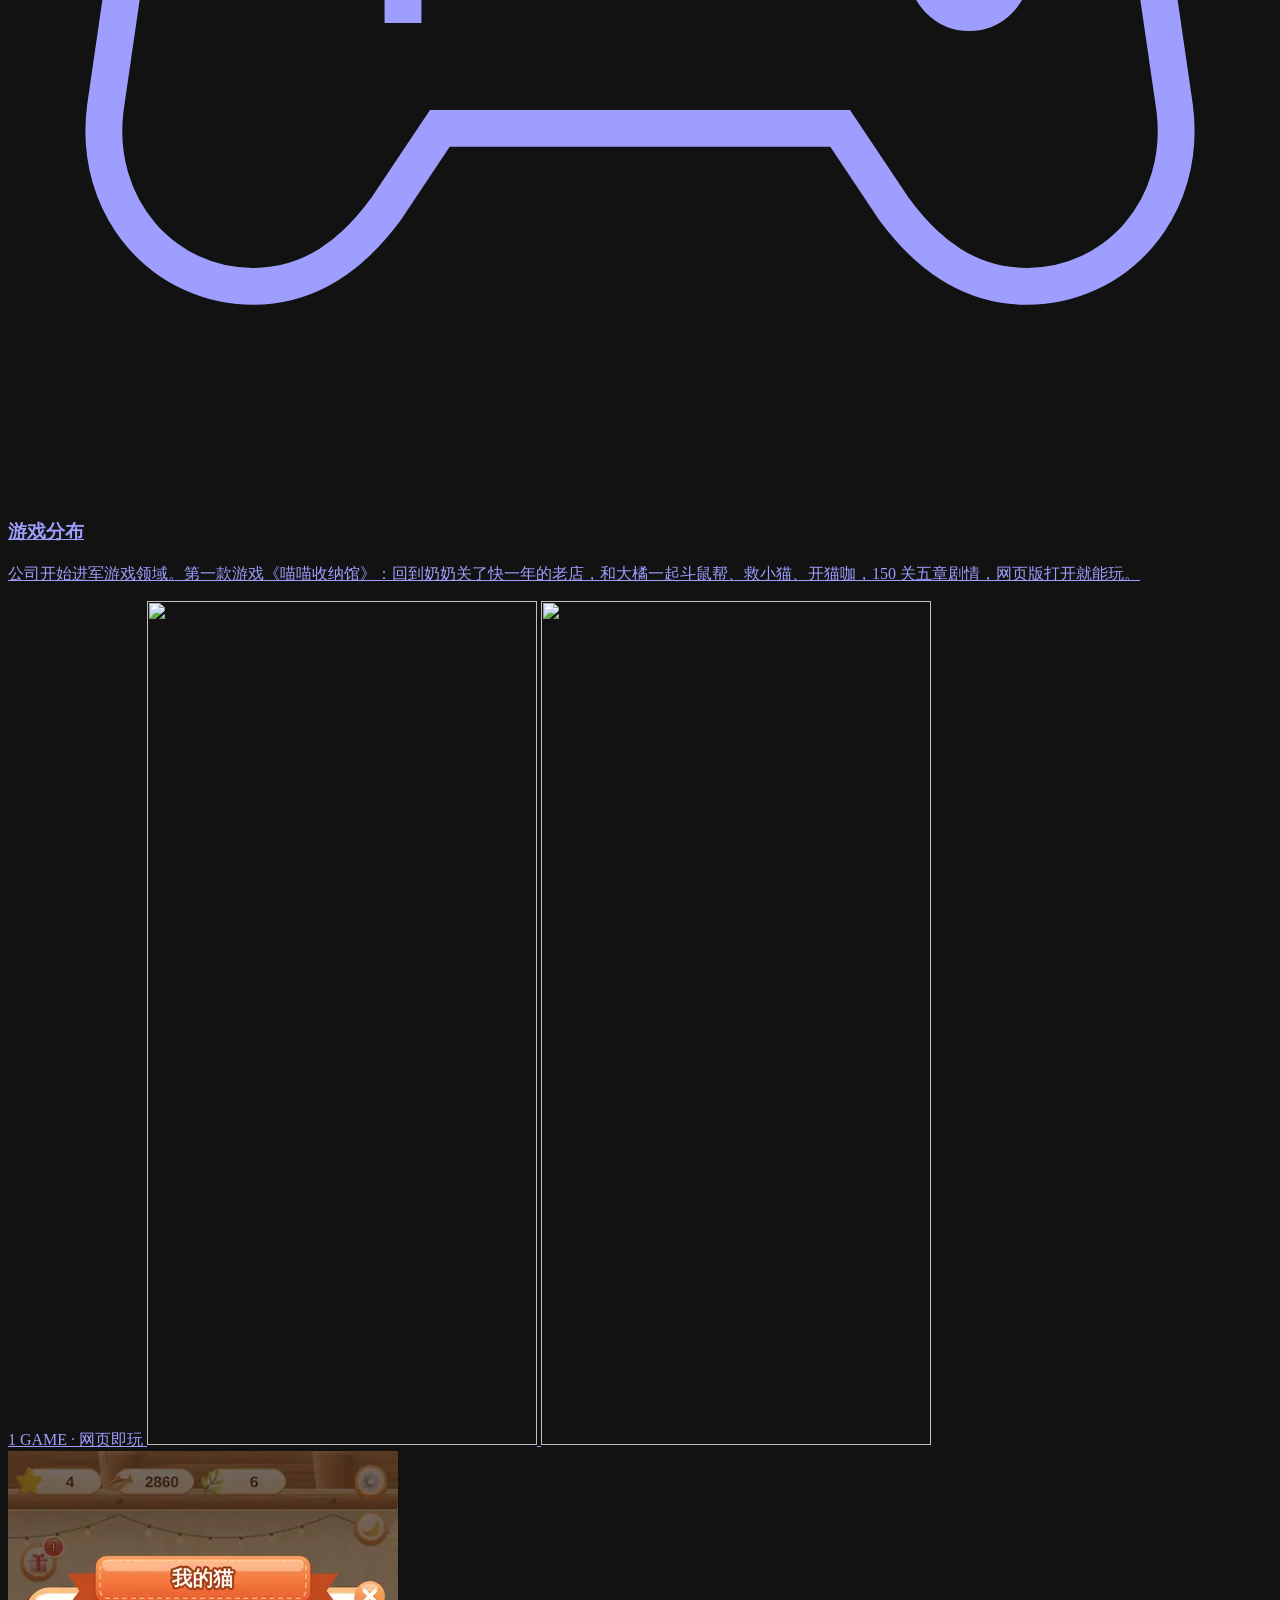
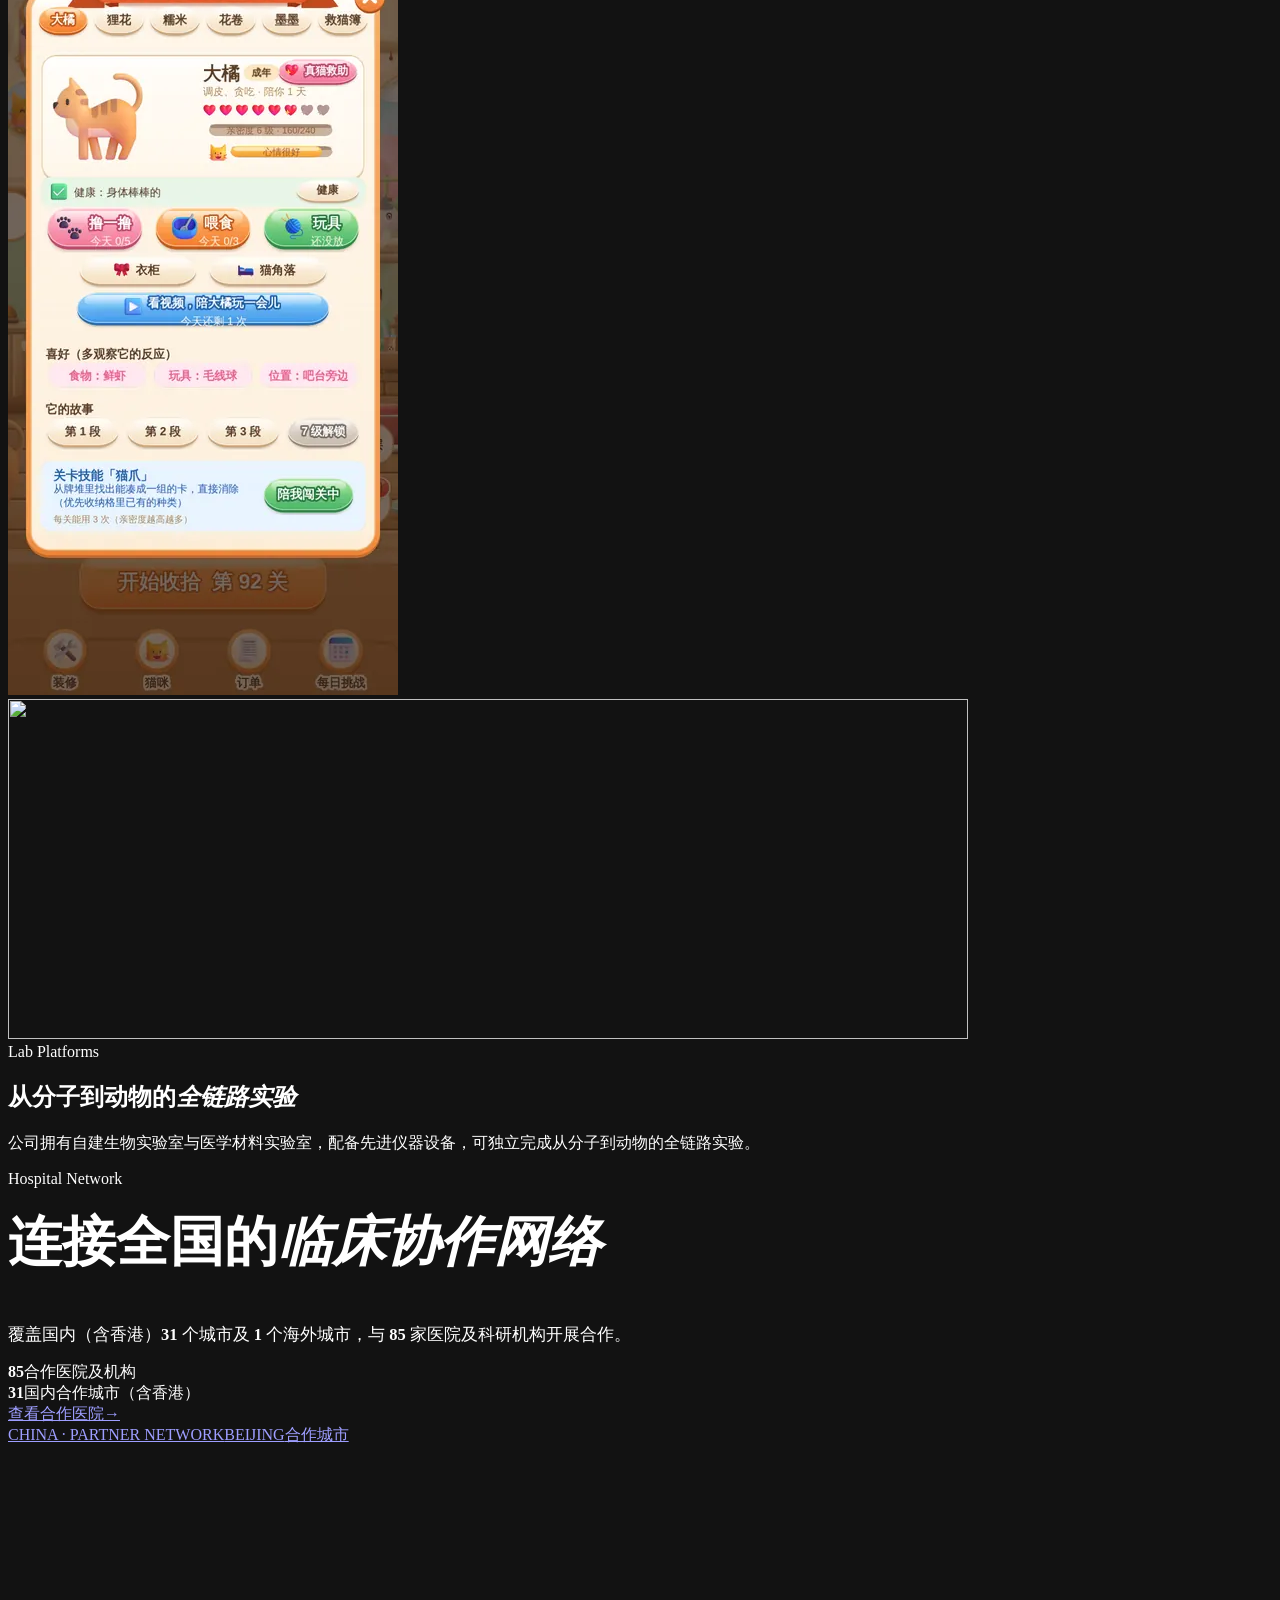
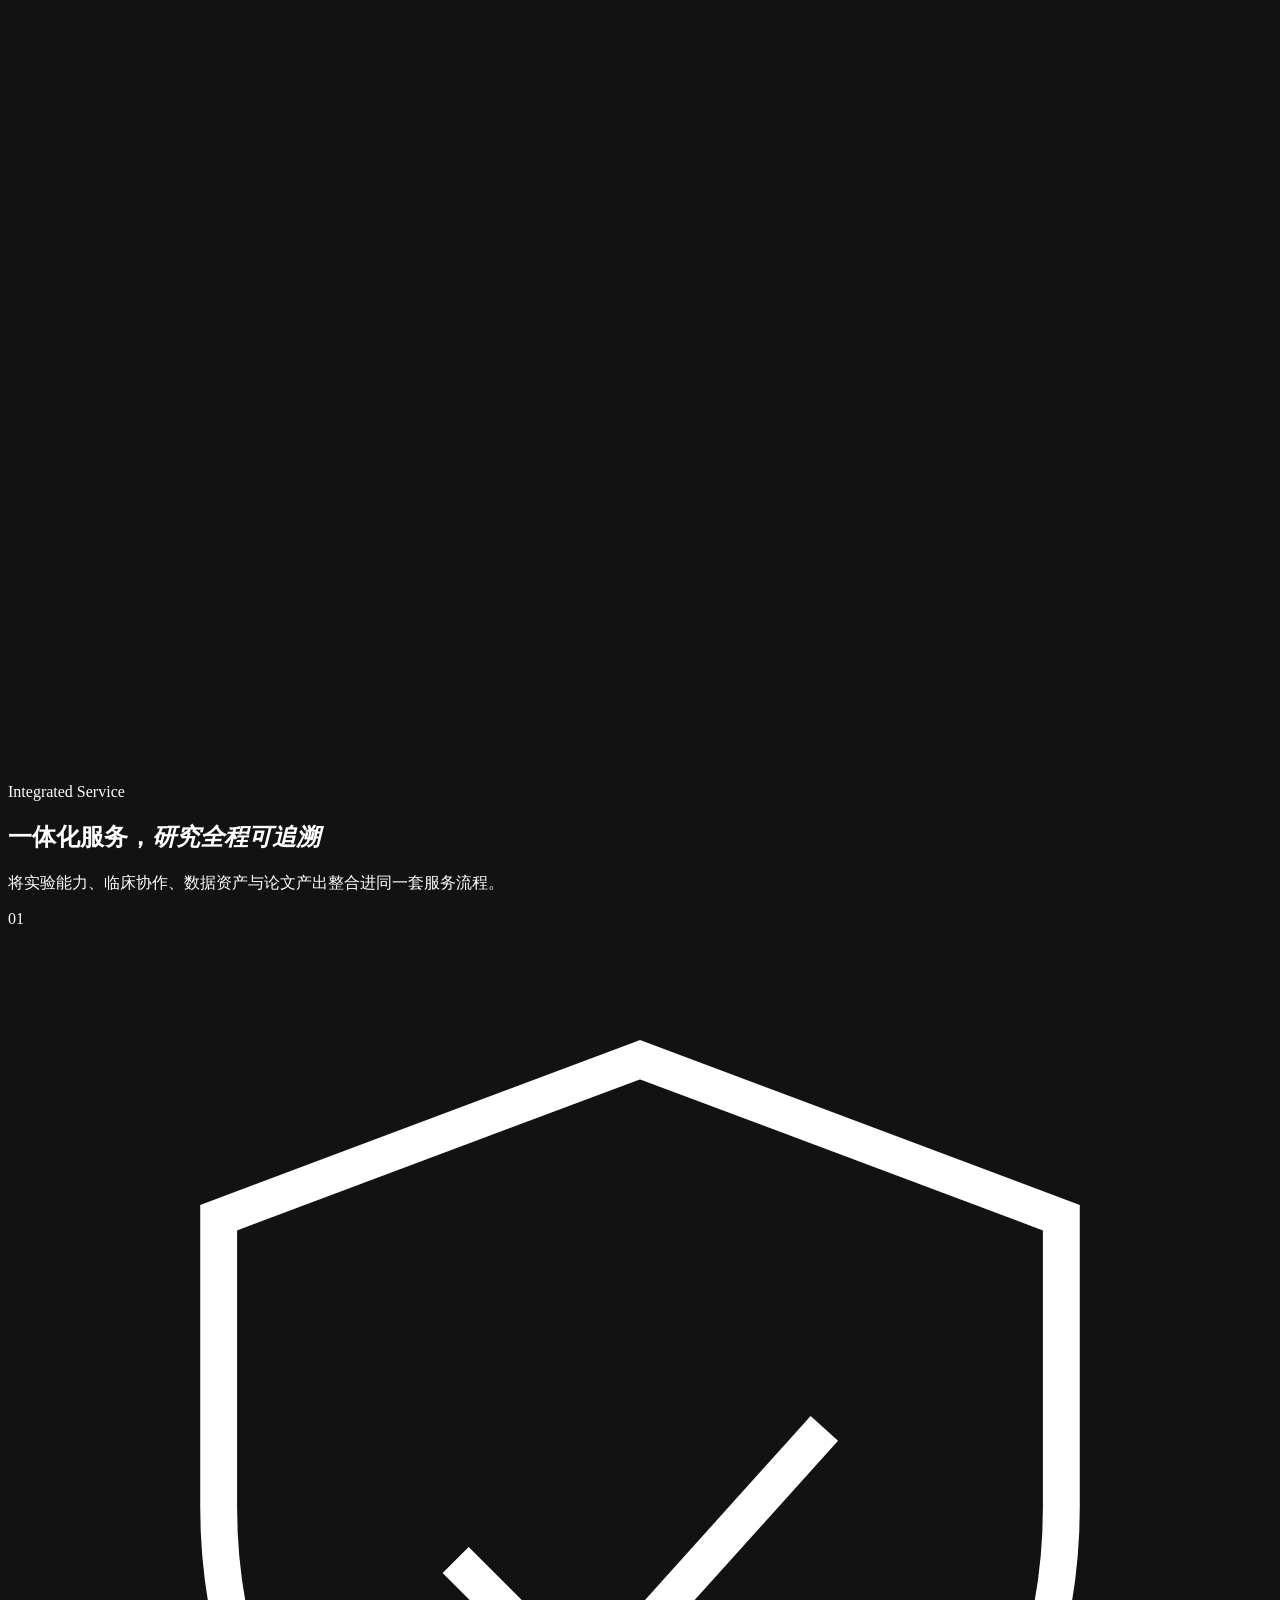
==== commit eb23322e: "Hide the partners page for now The 合作单位 page is taken off the site at the owner's request: no nav, f" ====
--- a/index.html
+++ b/index.html
@@ -1,284 +1,245 @@
-<!DOCTYPE html>
+<!doctype html>
 <html lang="zh-CN">
 <head>
-    <meta charset="UTF-8">
-    <meta name="viewport" content="width=device-width, initial-scale=1.0">
-    <title>奇创纪元 | 医疗生物科技一体化服务</title>
-    <meta name="description" content="北京奇创纪元科技有限公司 — 硕博团队组成，与知名高校合作，利用科学技术创新，实现科研成果转化。">
-    <link rel="preconnect" href="https://fonts.googleapis.com">
-    <link rel="preconnect" href="https://fonts.gstatic.com" crossorigin>
-    <link href="https://fonts.googleapis.com/css2?family=Cormorant+Garamond:wght@500;600;700&family=IBM+Plex+Mono:wght@400;500;600&family=IBM+Plex+Sans:wght@400;500;600;700&family=Noto+Sans+SC:wght@400;500;700&family=Noto+Serif+SC:wght@500;600;700&display=swap" rel="stylesheet">
-    <link rel="stylesheet" href="style.css">
+<meta charset="utf-8">
+<meta name="viewport" content="width=device-width, initial-scale=1, viewport-fit=cover">
+<title data-en="Qichuang Era | Technology-driven medical research">奇创纪元 | 科技驱动医学研究 · 创新引领成果转化</title>
+<meta name="description" content="北京奇创纪元科技有限公司：硕博团队组成，与知名高校合作，提供生信、细胞、机制、动物、材料五大实验平台与一体化科研服务，实现科研成果转化。" data-en-content="Beijing Qichuang Era Technology: a master&#x27;s and doctoral team partnering with renowned universities, offering five laboratory platforms and integrated research services for translational research.">
+<meta name="theme-color" content="#05060a">
+<meta name="color-scheme" content="dark">
+<meta property="og:type" content="website">
+<meta property="og:site_name" content="奇创纪元 Qichuang Era">
+<meta property="og:title" content="奇创纪元 | 科技驱动医学研究 · 创新引领成果转化">
+<meta property="og:description" content="北京奇创纪元科技有限公司：硕博团队组成，与知名高校合作，提供生信、细胞、机制、动物、材料五大实验平台与一体化科研服务，实现科研成果转化。">
+<meta property="og:image" content="https://knewlabs.ai/assets/img/og.png">
+<link rel="icon" href="assets/img/favicon.svg" type="image/svg+xml">
+<link rel="apple-touch-icon" href="assets/img/apple-touch-icon.png">
+<link rel="preload" href="assets/fonts/geist-latin.woff2" as="font" type="font/woff2" crossorigin>
+<link rel="stylesheet" href="assets/css/site.css">
+<script>try{var l=new URLSearchParams(location.search).get('lang')||localStorage.getItem('qcera-lang');if(l==='en')document.documentElement.lang='en'}catch(e){}</script>
+<script>try{if(!sessionStorage.getItem('qc-intro')&&!location.hash&&!matchMedia('(prefers-reduced-motion: reduce)').matches){sessionStorage.setItem('qc-intro','1');document.documentElement.classList.add('qc-intro-on');self.qcIntroAt=performance.now()}}catch(e){}</script>
+<script>(function(){var m={about:'about/',platforms:'platforms/',equipment:'equipment/',datasets:'datasets/',hospitals:'hospitals/',footer:'contact/'};var h=location.hash.slice(1);if(m[h])location.replace(m[h]+location.search)})()</script>
 </head>
-<body>
-<div class="page-noise" aria-hidden="true"></div>
-
-<header class="header" id="header">
-    <div class="container header-inner">
-        <a class="logo" href="#hero">
-            <img class="logo-img" src="company-logo.png" alt="奇创纪元">
-            <div class="logo-copy">
-                <span class="logo-kicker" data-i18n="brand.kicker">医学研究转化工作台</span>
-            </div>
-        </a>
-        <nav class="main-nav" id="main-nav">
-            <a href="#about" data-i18n="nav.about">关于我们</a>
-            <a href="#platforms" data-i18n="nav.platforms">实验平台</a>
-            <a href="#equipment" data-i18n="nav.equipment">仪器设备</a>
-            <a href="#datasets" data-i18n="nav.datasets">核心数据集</a>
-            <a href="#hospitals" data-i18n="nav.hospitals">合作医院</a>
-        </nav>
-        <div class="header-right">
-            <div class="lang-toggle" id="lang-toggle">
-                <button data-lang="zh" class="active">中文</button>
-                <button data-lang="en">EN</button>
-            </div>
-            <button class="hamburger" id="hamburger" aria-label="Toggle menu">
-                <span></span><span></span><span></span>
-            </button>
-        </div>
-    </div>
+<body data-page="home">
+<a class="skip" href="#main" data-en="Skip to content">跳到正文</a>
+<header class="site-header">
+  <div class="wrap header-inner">
+    <a class="brand" href="" aria-label="奇创纪元 首页" data-en-aria-label="Qichuang Era home"><img src="assets/img/logo-light.webp" alt="奇创纪元 Qichuang Era" width="560" height="234"></a>
+    <nav class="nav" id="site-nav" aria-label="主导航" data-en-aria-label="Main">
+      <a href="about/"><span class="nav-index">01</span><span data-en="About">关于我们</span></a>
+      <a href="platforms/"><span class="nav-index">02</span><span data-en="Platforms">实验平台</span></a>
+      <a href="equipment/"><span class="nav-index">03</span><span data-en="Equipment">仪器设备</span></a>
+      <a href="datasets/"><span class="nav-index">04</span><span data-en="Datasets">数据集</span></a>
+      <a href="followup/"><span class="nav-index">05</span><span data-en="Follow-up">随访平台</span></a>
+      <a href="hospitals/"><span class="nav-index">06</span><span data-en="Hospitals">合作医院</span></a>
+      <a href="contact/"><span class="nav-index">07</span><span data-en="Contact">联系我们</span></a>
+      <a href="games/"><span class="nav-index">08</span><span data-en="Games">游戏分布</span></a>
+    </nav>
+    <div class="header-tools">
+      <button class="lang" id="lang-toggle" type="button" aria-label="Switch to English"><span class="lang-zh">中</span><span class="lang-sep">/</span><span class="lang-en">EN</span></button>
+      <button class="menu-btn" type="button" aria-expanded="false" aria-controls="site-nav" aria-label="菜单" data-en-aria-label="Menu"><i></i><i></i></button>
+    </div>
+  </div>
 </header>
-
-<main>
-
-<!-- ==================== HERO ==================== -->
-<section class="hero" id="hero">
-    <div class="hero-bg-shapes">
-        <div class="hero-shape hero-shape-1"></div>
-        <div class="hero-shape hero-shape-2"></div>
-        <div class="hero-shape hero-shape-3"></div>
-    </div>
-    <div class="container hero-shell">
-        <div class="hero-copy">
-            <p class="hero-eyebrow" data-i18n="hero.eyebrow">Medical Biotech · Integrated Research Services</p>
-            <h1 class="hero-title" data-i18n="hero.title">科技驱动医学研究<br>创新引领成果转化</h1>
-            <p class="hero-desc" data-i18n="hero.desc">由硕博技术团队组成，与知名高校合作，利用科学技术创新，实现科研成果转化。公司致力于通过"一体化"服务满足科研领域内的多样化需求。</p>
-            <div class="hero-actions">
-                <a href="#platforms" class="btn btn-primary" data-i18n="hero.btn1">探索实验平台</a>
-                <a href="#hospitals" class="btn btn-outline" data-i18n="hero.btn2">查看合作网络</a>
-            </div>
-            <div class="hero-notes">
-                <article class="hero-note reveal">
-                    <span class="hero-note-label" data-i18n="hero.note1.label">合规与留痕</span>
-                    <p data-i18n="hero.note1.body">高清监控、实验记录与数据分级存储，确保研究流程可追溯。</p>
-                </article>
-                <article class="hero-note reveal">
-                    <span class="hero-note-label" data-i18n="hero.note2.label">平台协同</span>
-                    <p data-i18n="hero.note2.body">生信、细胞、机制、动物与材料平台串联，减少项目切换成本。</p>
-                </article>
-                <article class="hero-note reveal">
-                    <span class="hero-note-label" data-i18n="hero.note3.label">转化出口</span>
-                    <p data-i18n="hero.note3.body">从课题设计到文章发表，以统一团队推进科研成果落地。</p>
-                </article>
-            </div>
-        </div>
-        <aside class="hero-panel reveal">
-            <div class="hero-panel-top">
-                <span class="hero-panel-kicker" data-i18n="hero.panel.kicker">Research Command Deck</span>
-                <h2 class="hero-panel-title" data-i18n="hero.panel.title">一体化医学研发工作台</h2>
-                <p class="hero-panel-desc" data-i18n="hero.panel.desc">将实验能力、临床协作、数据资产与论文产出压缩为一张可快速阅读的业务全景图。</p>
-            </div>
-            <div class="hero-stats" id="hero-stats"></div>
-            <div class="hero-panel-foot">
-                <div class="hero-foot-item">
-                    <span data-i18n="hero.panel.foot1.label">服务模型</span>
-                    <strong data-i18n="hero.panel.foot1.value">Bench to bedside</strong>
-                </div>
-                <div class="hero-foot-item">
-                    <span data-i18n="hero.panel.foot2.label">研究路径</span>
-                    <strong data-i18n="hero.panel.foot2.value">数据 · 实验 · 转化</strong>
-                </div>
-                <div class="hero-foot-item">
-                    <span data-i18n="hero.panel.foot3.label">合作结构</span>
-                    <strong data-i18n="hero.panel.foot3.value">高校 × 医院 × 期刊</strong>
-                </div>
-            </div>
-        </aside>
-    </div>
-    <div class="hero-ticker">
-        <div class="container hero-ticker-track">
-            <span data-i18n="hero.ticker.1">生信、细胞、机制、动物、材料与文章服务协同推进</span>
-            <span data-i18n="hero.ticker.2">高校合作与医院网络并行驱动项目转化效率</span>
-            <span data-i18n="hero.ticker.3">数据安全、实验留痕与成果发表形成闭环</span>
-        </div>
-    </div>
-</section>
-
-<!-- ==================== ABOUT ==================== -->
-<section class="section about-section" id="about">
-    <div class="container">
-        <div class="section-header">
-            <span class="section-eyebrow" data-i18n="about.eyebrow">About Us</span>
-            <h2 class="section-title" data-i18n="about.title">关于奇创纪元</h2>
-            <p class="section-desc" data-i18n="about.desc">北京奇创纪元科技有限公司由硕博技术团队组成，与知名高校深度合作，通过科学技术创新实现科研成果转化，并依托自有生物实验室与医学材料实验室，为科研领域提供全流程"一体化"服务。</p>
-        </div>
-        <div class="about-grid">
-            <div class="about-card" data-i18n-title="about.card1.title" data-i18n-body="about.card1.body">
-                <div class="about-card-icon">
-                    <svg viewBox="0 0 24 24" fill="none" stroke="currentColor" stroke-width="1.5"><path d="M15.75 10.5l4.72-4.72a.75.75 0 011.28.53v11.38a.75.75 0 01-1.28.53l-4.72-4.72M4.5 18.75h9a2.25 2.25 0 002.25-2.25v-9a2.25 2.25 0 00-2.25-2.25h-9A2.25 2.25 0 002.25 7.5v9a2.25 2.25 0 002.25 2.25z"/></svg>
-                </div>
-                <h3>高清摄像头全程监控</h3>
-                <p>实验室配备高清摄像头，全程记录实验及数据产出过程，确保无数据泄露情况发生。</p>
-            </div>
-            <div class="about-card" data-i18n-title="about.card2.title" data-i18n-body="about.card2.body">
-                <div class="about-card-icon">
-                    <svg viewBox="0 0 24 24" fill="none" stroke="currentColor" stroke-width="1.5"><path d="M9 12.75L11.25 15 15 9.75m-3-7.036A11.959 11.959 0 013.598 6 11.99 11.99 0 003 9.749c0 5.592 3.824 10.29 9 11.623 5.176-1.332 9-6.03 9-11.622 0-1.31-.21-2.571-.598-3.751h-.152c-3.196 0-6.1-1.248-8.25-3.285z"/></svg>
-                </div>
-                <h3>数据安全服务系统</h3>
-                <p>实验数据网盘专人保管，公司电脑互联文件共享，禁止外网连接，确保数据安全。</p>
-            </div>
-            <div class="about-card" data-i18n-title="about.card3.title" data-i18n-body="about.card3.body">
-                <div class="about-card-icon">
-                    <svg viewBox="0 0 24 24" fill="none" stroke="currentColor" stroke-width="1.5"><path d="M19.5 14.25v-2.625a3.375 3.375 0 00-3.375-3.375h-1.5A1.125 1.125 0 0113.5 7.125v-1.5a3.375 3.375 0 00-3.375-3.375H8.25m5.231 13.481L15 17.25m-4.5-15H5.625c-.621 0-1.125.504-1.125 1.125v16.5c0 .621.504 1.125 1.125 1.125h12.75c.621 0 1.125-.504 1.125-1.125V11.25a9 9 0 00-9-9zm3.75 11.625a2.625 2.625 0 11-5.25 0 2.625 2.625 0 015.25 0z"/></svg>
-                </div>
-                <h3>数据内外查重系统</h3>
-                <p>内查外查双管齐下：公司内部未发表数据查重与已发表数据查重，最强图片查重软件，双重保障。</p>
-            </div>
-            <div class="about-card" data-i18n-title="about.card4.title" data-i18n-body="about.card4.body">
-                <div class="about-card-icon">
-                    <svg viewBox="0 0 24 24" fill="none" stroke="currentColor" stroke-width="1.5"><path d="M12 6.042A8.967 8.967 0 006 3.75c-1.052 0-2.062.18-3 .512v14.25A8.987 8.987 0 016 18c2.305 0 4.408.867 6 2.292m0-14.25a8.966 8.966 0 016-2.292c1.052 0 2.062.18 3 .512v14.25A8.987 8.987 0 0018 18a8.967 8.967 0 00-6 2.292m0-14.25v14.25"/></svg>
-                </div>
-                <h3>规范化实验记录本</h3>
-                <p>每个项目均有专人负责，提供实验记录本，详细记录实验日期、人员、操作过程及结果，确保数据真实可靠。</p>
-            </div>
-        </div>
-    </div>
-</section>
-
-<!-- ==================== PLATFORMS ==================== -->
-<section class="section platforms-section" id="platforms">
-    <div class="container">
-        <div class="section-header">
-            <span class="section-eyebrow" data-i18n="platforms.eyebrow">Lab Platforms</span>
-            <h2 class="section-title" data-i18n="platforms.title">五大实验技术服务平台</h2>
-            <p class="section-desc" data-i18n="platforms.desc">公司拥有自建生物实验室与医学材料实验室，配备先进仪器设备，可独立完成从分子到动物的全链路实验。</p>
-        </div>
-        <div class="platforms-grid" id="platforms-grid"></div>
-    </div>
-</section>
-
-<!-- ==================== EQUIPMENT ==================== -->
-<section class="section equipment-section" id="equipment">
-    <div class="container">
-        <div class="section-header">
-            <span class="section-eyebrow" data-i18n="equip.eyebrow">Laboratory Equipment</span>
-            <h2 class="section-title" data-i18n="equip.title">核心仪器设备展示</h2>
-            <p class="section-desc" data-i18n="equip.desc">公司配备国际一流的实验仪器设备，涵盖流式分析、共聚焦成像、超高分辨率显微、活体成像、纳米合成等核心技术领域。</p>
-        </div>
-        <div class="equipment-grid" id="equipment-grid"></div>
-    </div>
-</section>
-
-<!-- ==================== DATASETS ==================== -->
-<section class="section datasets-section" id="datasets">
-    <div class="container">
-        <div class="section-header">
-            <span class="section-eyebrow" data-i18n="datasets.eyebrow">Datasets</span>
-            <h2 class="section-title" data-i18n="datasets.title">核心医疗数据集</h2>
-            <p class="section-desc" data-i18n="datasets.desc">围绕胃肠癌、听神经瘤、脊索瘤、眼科多模态和MRI多场强方向，统一展示数据结构与研究价值。</p>
-        </div>
-        <div class="dataset-grid" id="dataset-grid"></div>
-        <div class="dataset-cta">
-            <a href="https://ds-kb-lab.github.io/web-project/" target="_blank" rel="noopener" class="btn btn-dataset" data-i18n="datasets.cta">
-                <span>进入数据集详情平台 →</span>
-            </a>
-            <p class="dataset-cta-hint" data-i18n="datasets.ctaHint">点击跳转至完整的医疗多模态数据集与临床合作展示平台，查看详细数据、影像预览和合作网络。</p>
-        </div>
-    </div>
-</section>
-
-<!-- ==================== HOSPITALS ==================== -->
-<section class="section hospitals-section" id="hospitals">
-    <div class="container">
-        <div class="section-header">
-            <span class="section-eyebrow" data-i18n="hospitals.eyebrow">Hospital Network</span>
-            <h2 class="section-title" data-i18n="hospitals.title">合作医院网络</h2>
-            <p class="section-desc" data-i18n="hospitals.desc">连接国内及海外合作医院与科研机构。</p>
-        </div>
-        <div class="hospital-layout">
-            <div class="map-container">
-                <div class="map-wrapper" id="map-wrapper">
-                    <svg class="china-network-map" id="china-network-map" viewBox="0 0 1000 738" preserveAspectRatio="xMidYMid meet" role="group" aria-labelledby="china-map-title china-map-desc">
-                        <title id="china-map-title">中国合作城市网络 / China partner city network</title>
-                        <desc id="china-map-desc">合作城市节点根据 WGS84 城市中心经纬度投影到中国地图。</desc>
-                        <image class="china-map" href="assets/data/cn.svg" x="0" y="0" width="1000" height="738" preserveAspectRatio="xMidYMid meet"></image>
-                        <g class="map-links" id="map-links" aria-hidden="true"></g>
-                        <g class="map-markers" id="map-markers"></g>
-                    </svg>
-                </div>
-                <div class="map-legend">
-                    <span class="legend-item"><i class="legend-dot"></i><span data-i18n="hospitals.legendCity">合作城市</span></span>
-                    <span class="legend-item"><i class="legend-line"></i><span data-i18n="hospitals.legendLink">协作链路</span></span>
-                </div>
-                <div id="international-hospitals" class="international-hospitals"></div>
-            </div>
-            <div class="hospital-sidebar" id="hospital-sidebar"></div>
-        </div>
-    </div>
-</section>
-
+<main id="main">
+<section class="home-hero">
+  <div class="wrap home-hero-grid">
+    <div class="home-hero-copy">
+      <span class="badge reveal"><span class="dot"></span><span data-en="Medical biotech · Integrated research services">医疗生物科技 · 一体化科研服务</span></span>
+      <h1 class="reveal"><span class="glitch" data-en="Technology-driven medical research ">科技驱动医学研究</span><em data-en="Innovation-led translation">创新引领成果转化</em></h1>
+      <p class="lead reveal" data-en="A technical team of master&#x27;s and doctoral researchers working with renowned universities, turning scientific innovation into research outcomes and meeting the diverse needs of research through one integrated service.">由硕博技术团队组成，与知名高校合作，利用科学技术创新，实现科研成果转化。公司致力于通过“一体化”服务满足科研领域内的多样化需求。</p>
+      <div class="actions reveal">
+        <a class="btn btn-primary" href="platforms/"><span data-en="Explore platforms">探索实验平台</span><span class="arr" aria-hidden="true">→</span></a>
+        <a class="btn" href="hospitals/"><span data-en="View the network">查看合作网络</span><span class="arr" aria-hidden="true">→</span></a>
+      </div>
+      <div class="hero-trace reveal"><span>Bench → Bedside</span><span data-en="Data · Experiment · Translation">数据 · 实验 · 转化</span><span data-en="Universities × Hospitals × Journals">高校 × 医院 × 期刊</span></div>
+    </div>
+    <div class="helix-stage" aria-hidden="true">
+      <canvas id="helix"></canvas>
+      <div class="hud"><i></i><i></i><i></i><i></i><b class="tl">QCERA · RESEARCH ENGINE</b><b class="br"><span class="live"></span>BENCH → BEDSIDE</b></div>
+      <div class="helix-legend"><span><i style="background:#6ea8ff;box-shadow:0 0 8px #6ea8ff"></i>DATA</span><span><i style="background:#a58cff;box-shadow:0 0 8px #a58cff"></i>EXPERIMENT</span><span><i style="background:#ff7a3d;box-shadow:0 0 8px #ff7a3d"></i>TRANSLATION</span></div>
+    </div>
+  </div>
+  <div class="wrap home-stats">
+    <div class="stats reveal" style="--n:4"><div class="stat"><span class="stat-index">01</span><span class="stat-value"><span data-stat="institutions" data-count="85">85</span></span><span class="stat-label" data-en="Partner hospitals &amp; institutions">合作医院及机构</span></div><div class="stat"><span class="stat-index">02</span><span class="stat-value"><span data-stat="journals" data-count="51">51</span></span><span class="stat-label" data-en="Published journals">发表学术期刊</span></div><div class="stat"><span class="stat-index">03</span><span class="stat-value"><span data-stat="equipment" data-count="11">11</span></span><span class="stat-label" data-en="Core instruments">核心仪器设备</span></div><div class="stat"><span class="stat-index">04</span><span class="stat-value"><span data-stat="datasets" data-count="5">5</span></span><span class="stat-label" data-en="Core medical datasets">核心医疗数据集</span></div></div>
+  </div>
+  <div class="ticker" aria-hidden="true"><div class="ticker-track"><span data-en="Bioinformatics, cell, mechanism, animal, materials and manuscript services move as one system">生信、细胞、机制、动物、材料与文章服务协同推进</span><span data-en="University collaboration and hospital networks jointly accelerate translation">高校合作与医院网络并行驱动项目转化效率</span><span data-en="Data security, experimental traceability and publication form a closed loop">数据安全、实验留痕与成果发表形成闭环</span><span data-en="Bioinformatics, cell, mechanism, animal, materials and manuscript services move as one system">生信、细胞、机制、动物、材料与文章服务协同推进</span><span data-en="University collaboration and hospital networks jointly accelerate translation">高校合作与医院网络并行驱动项目转化效率</span><span data-en="Data security, experimental traceability and publication form a closed loop">数据安全、实验留痕与成果发表形成闭环</span></div></div>
+</section>
+
+<section class="section">
+  <div class="wrap">
+    <div class="section-head">
+      <div><span class="eyebrow" data-en="Explore">Explore</span>
+        <h2><span data-en="Eight sections, ">八个板块，</span><em data-en="one company">读懂奇创纪元</em></h2></div>
+      <p class="reveal" data-en="Each section has its own page: from the team and platforms to data, the hospital network, our games and how to work with us.">每个板块都有独立页面：从团队与平台，到数据、医院网络、游戏与合作方式。</p>
+    </div>
+    <div class="directory">
+      <a class="card dir-card reveal" href="about/">
+        <span class="dir-top"><span>01 / ABOUT</span><span class="dir-arrow" aria-hidden="true">→</span></span>
+        <span class="dir-icon" aria-hidden="true"><svg viewBox="0 0 48 48" fill="none" stroke="currentColor" stroke-width="1.4"><path d="M24 4 41 14v20L24 44 7 34V14z"/><path d="M24 4v40M7 14l34 20M41 14 7 34" opacity=".35"/><circle cx="24" cy="24" r="5"/></svg></span>
+        <h3 data-en="About">关于我们</h3>
+        <p data-en="Our team, the integrated service model and research integrity system.">硕博技术团队、一体化服务模式与科研合规体系。</p>
+        <span class="dir-meta">TEAM · MODEL · INTEGRITY</span>
+      </a>
+      <a class="card dir-card reveal" href="platforms/">
+        <span class="dir-top"><span>02 / PLATFORMS</span><span class="dir-arrow" aria-hidden="true">→</span></span>
+        <span class="dir-icon" aria-hidden="true"><svg viewBox="0 0 48 48" fill="none" stroke="currentColor" stroke-width="1.4"><path d="M18 5h12M20 5v13L9 38a4 4 0 0 0 3.6 6h22.8A4 4 0 0 0 39 38L28 18V5"/><path d="M13 31h22" opacity=".45"/><circle cx="21" cy="37" r="1.6"/><circle cx="28" cy="34" r="1.1"/></svg></span>
+        <h3 data-en="Platforms">实验平台</h3>
+        <p data-en="Five service platforms: bioinformatics, cell, mechanism, animal and biomaterials.">生信、细胞、机制、动物、材料五大实验技术服务平台。</p>
+        <span class="dir-meta"><span data-stat="platforms">5</span> PLATFORMS · <span data-stat="modules">40</span> MODULES</span>
+      </a>
+      <a class="card dir-card reveal" href="equipment/">
+        <span class="dir-top"><span>03 / EQUIPMENT</span><span class="dir-arrow" aria-hidden="true">→</span></span>
+        <span class="dir-icon" aria-hidden="true"><svg viewBox="0 0 48 48" fill="none" stroke="currentColor" stroke-width="1.4"><path d="M20 6l6 3-8 16-6-3z"/><path d="M15 24l-3 6M23 14a12 12 0 0 1 9 20"/><path d="M8 42h32M14 42c0-5 4-8 9-8h9" /><path d="M29 34h7v8" opacity=".5"/></svg></span>
+        <h3 data-en="Equipment">仪器设备</h3>
+        <p data-en="Flow sorting, confocal and super-resolution imaging, in vivo imaging, nano synthesis.">流式分选、共聚焦与超分辨成像、活体成像、纳米合成。</p>
+        <span class="dir-meta"><span data-stat="equipment">11</span> INSTRUMENTS</span>
+      </a>
+      <a class="card dir-card reveal" href="datasets/">
+        <span class="dir-top"><span>04 / DATASETS</span><span class="dir-arrow" aria-hidden="true">→</span></span>
+        <span class="dir-icon" aria-hidden="true"><svg viewBox="0 0 48 48" fill="none" stroke="currentColor" stroke-width="1.4"><ellipse cx="24" cy="11" rx="15" ry="5"/><path d="M9 11v26c0 2.8 6.7 5 15 5s15-2.2 15-5V11"/><path d="M9 20c0 2.8 6.7 5 15 5s15-2.2 15-5M9 29c0 2.8 6.7 5 15 5s15-2.2 15-5" opacity=".5"/></svg></span>
+        <h3 data-en="Datasets">数据集</h3>
+        <p data-en="GI cancer, acoustic neuroma, chordoma, ophthalmology and multi-field MRI.">胃肠癌、听神经瘤、脊索瘤、眼科多模态与 MRI 多场强。</p>
+        <span class="dir-meta"><span data-stat="datasets">5</span> DATASETS</span>
+      </a>
+      <a class="card dir-card reveal" href="followup/">
+        <span class="dir-top"><span>05 / FOLLOW-UP</span><span class="dir-arrow" aria-hidden="true">→</span></span>
+        <span class="dir-icon" aria-hidden="true"><svg viewBox="0 0 48 48" fill="none" stroke="currentColor" stroke-width="1.4"><rect x="6" y="8" width="36" height="32" rx="5"/><path d="M6 16h36" opacity=".45"/><path d="M11 30h7l3-7 5 12 3-7h8"/></svg></span>
+        <h3 data-en="Follow-up">随访平台</h3>
+        <p data-en="Product plan of the patient follow-up system, with an interactive page map.">患者随访管理系统的产品规划总览与交互式页面地图。</p>
+        <span class="dir-meta">65 PAGES · 7 ENTRIES</span>
+      </a>
+      <a class="card dir-card reveal" href="hospitals/">
+        <span class="dir-top"><span>06 / HOSPITALS</span><span class="dir-arrow" aria-hidden="true">→</span></span>
+        <span class="dir-icon" aria-hidden="true"><svg viewBox="0 0 48 48" fill="none" stroke="currentColor" stroke-width="1.4"><circle cx="12" cy="30" r="3"/><circle cx="36" cy="14" r="3"/><circle cx="34" cy="36" r="3"/><circle cx="20" cy="12" r="2"/><path d="M14.5 28.5 33.5 15.5M15 31l16 4M35.5 17l-1 16M21.5 13.5 33 14" opacity=".55"/><path d="M12 22v-2M12 38v-2M4 30h2M18 30h2" opacity=".5"/></svg></span>
+        <h3 data-en="Hospitals">合作医院</h3>
+        <p data-en="Partner hospitals and research institutions in China and overseas.">国内（含香港）与海外合作医院及科研机构网络。</p>
+        <span class="dir-meta"><span data-stat="institutions">85</span> INSTITUTIONS</span>
+      </a>
+      <a class="card dir-card wide reveal" href="contact/">
+        <span class="dir-top"><span>07 / CONTACT</span><span class="dir-arrow" aria-hidden="true">→</span></span>
+        <span class="dir-icon" aria-hidden="true"><svg viewBox="0 0 48 48" fill="none" stroke="currentColor" stroke-width="1.4"><rect x="5" y="10" width="38" height="28" rx="5"/><path d="m7 13 17 13 17-13"/><path d="M5 34l12-10M43 34 31 24" opacity=".45"/></svg></span>
+        <h3 data-en="Contact">联系我们</h3>
+        <p data-en="Collaboration e-mail, areas of collaboration and what to include.">合作邮箱、合作方向与来信建议。</p>
+        <span class="dir-meta">MAIL · BEIJING</span>
+      </a>
+      <a class="card dir-card dir-games reveal" href="games/">
+        <span class="dir-games-copy">
+          <span class="dir-top"><span>08 / GAMES · NEW</span><span class="dir-arrow" aria-hidden="true">→</span></span>
+          <span class="dir-icon" aria-hidden="true"><svg viewBox="0 0 48 48" fill="none" stroke="currentColor" stroke-width="1.4"><path d="M16 15h16c6.5 0 10.4 5 11.4 12l.9 6.2c.5 3.8-2.2 6.8-5.6 6.8-2.2 0-3.8-1.2-5.1-3L31.6 34H16.4l-2 3c-1.3 1.8-2.9 3-5.1 3-3.4 0-6.1-3-5.6-6.8l.9-6.2C5.6 20 9.5 15 16 15z"/><path d="M15 22v8M11 26h8"/><circle cx="32" cy="23.5" r="1.6"/><circle cx="36.5" cy="28" r="1.6"/><path d="M20 10.5c1.2-2 2.6-3 4-3s2.8 1 4 3" opacity=".45"/></svg></span>
+          <h3 data-en="Games">游戏分布</h3>
+          <p data-en="Qichuang Era now makes games too. Our first, Miaomiao Shounaguan, sends you back to Grandma’s shuttered shop to take on the Rat Gang, rescue kittens and open a cat café with Daju: 150 story levels across five chapters, right in the browser.">公司开始进军游戏领域。第一款游戏《喵喵收纳馆》：回到奶奶关了快一年的老店，和大橘一起斗鼠帮、救小猫、开猫咖，150 关五章剧情，网页版打开就能玩。</p>
+          <span class="dir-meta"><span data-stat="games">1</span> GAME · <span data-en="PLAY ON THE WEB">网页即玩</span></span>
+        </span>
+        <span class="dir-games-art" aria-hidden="true">
+          <img class="dg-shot dg-1" src="assets/img/games/miaomiao/shot-02-s.webp" alt="" loading="lazy" decoding="async" width="390" height="844">
+          <img class="dg-shot dg-2" src="assets/img/games/miaomiao/shot-10-s.webp" alt="" loading="lazy" decoding="async" width="390" height="844">
+          <img class="dg-shot dg-3" src="assets/img/games/miaomiao/shot-13-s.webp" alt="" loading="lazy" decoding="async" width="390" height="844">
+          <img class="dg-logo" src="assets/img/games/miaomiao/logo.webp" alt="" loading="lazy" decoding="async" width="960" height="340">
+        </span>
+      </a>
+      
+    </div>
+  </div>
+</section>
+
+<section class="section">
+  <div class="wrap">
+    <div class="section-head">
+      <div><span class="eyebrow" data-en="Lab Platforms">Lab Platforms</span>
+        <h2><span data-en="From molecules to animal models, ">从分子到动物的</span><em data-en="end to end">全链路实验</em></h2></div>
+      <p class="reveal" data-en="Our own biology and medical materials laboratories, equipped with advanced instruments, complete the full experimental pipeline from molecular to animal level.">公司拥有自建生物实验室与医学材料实验室，配备先进仪器设备，可独立完成从分子到动物的全链路实验。</p>
+    </div>
+    <div class="pf-strip" id="pf-strip"></div>
+  </div>
+</section>
+
+<section class="section">
+  <div class="wrap net-teaser">
+    <div>
+      <span class="eyebrow" data-en="Hospital Network">Hospital Network</span>
+      <h2 style="margin-top:18px;font-size:clamp(32px,4.2vw,54px)"><span data-en="A clinical network ">连接全国的</span><em data-en="across China">临床协作网络</em></h2>
+      <p class="reveal" style="margin-top:22px;font-size:16.5px" data-en-html="Connecting &lt;b data-stat=&quot;institutions&quot;&gt;85&lt;/b&gt; hospitals and research institutions across &lt;b data-stat=&quot;cities&quot;&gt;31&lt;/b&gt; cities in China (including Hong Kong) and &lt;b data-stat=&quot;overseas&quot;&gt;1&lt;/b&gt; overseas city.">覆盖国内（含香港）<b data-stat="cities">31</b> 个城市及 <b data-stat="overseas">1</b> 个海外城市，与 <b data-stat="institutions">85</b> 家医院及科研机构开展合作。</p>
+      <div class="figures reveal">
+        <div><strong data-stat="institutions" data-count="85">85</strong><span data-en="Hospitals &amp; institutions">合作医院及机构</span></div>
+        <div><strong data-stat="cities" data-count="31">31</strong><span data-en="Partner cities in China (incl. Hong Kong)">国内合作城市（含香港）</span></div>
+      </div>
+      <div class="actions">
+        <a class="btn btn-primary" href="hospitals/"><span data-en="Explore hospitals">查看合作医院</span><span class="arr" aria-hidden="true">→</span></a>
+      </div>
+    </div>
+    <a class="card net-map reveal" href="hospitals/" aria-label="打开合作医院地图" data-en-aria-label="Open the hospital map">
+      <div class="net-map-head"><span><span class="live"></span>CHINA · PARTNER NETWORK</span><span class="net-legend"><span><i class="hub"></i>BEIJING</span><span><i></i><span data-en="Partner city">合作城市</span></span></span></div>
+      <svg class="net-svg" id="net-mini" viewBox="0 0 1000 738" role="img" aria-label="合作城市网络地图" data-en-aria-label="Map of partner cities"></svg>
+      <div class="hud"><i></i><i></i><i></i><i></i></div>
+    </a>
+  </div>
+</section>
+
+<section class="section">
+  <div class="wrap">
+    <div class="section-head">
+      <div><span class="eyebrow" data-en="Integrated Service">Integrated Service</span>
+        <h2><span data-en="Integrated service, ">一体化服务，</span><em data-en="traceable end to end">研究全程可追溯</em></h2></div>
+      <p class="reveal" data-en="Experimental capability, clinical collaboration, data assets and publication output brought into one service workflow.">将实验能力、临床协作、数据资产与论文产出整合进同一套服务流程。</p>
+    </div>
+    <div class="pillars"><div class="card pillar reveal"><span class="n">01</span><span class="ico" aria-hidden="true"><svg viewBox="0 0 48 48" fill="none" stroke="currentColor" stroke-width="1.4"><path d="M24 5 8 11v11c0 10 7 18 16 21 9-3 16-11 16-21V11z"/><path d="m17 24 5 5 9-10"/></svg></span><h3 data-en="Integrity layer">合规与留痕</h3><p data-en="HD monitoring, experiment logs and graded data storage make the whole workflow traceable.">高清监控、实验记录与数据分级存储，确保研究流程可追溯。</p></div><div class="card pillar reveal"><span class="n">02</span><span class="ico" aria-hidden="true"><svg viewBox="0 0 48 48" fill="none" stroke="currentColor" stroke-width="1.4"><circle cx="10" cy="24" r="4"/><circle cx="38" cy="10" r="4"/><circle cx="38" cy="38" r="4"/><circle cx="24" cy="24" r="5"/><path d="M14 24h5M28 21l7-8M28 27l7 8" /></svg></span><h3 data-en="Platform sync">平台协同</h3><p data-en="Bioinformatics, cell, mechanism, animal and materials platforms are connected to cut hand-off costs.">生信、细胞、机制、动物与材料平台串联，减少项目切换成本。</p></div><div class="card pillar reveal"><span class="n">03</span><span class="ico" aria-hidden="true"><svg viewBox="0 0 48 48" fill="none" stroke="currentColor" stroke-width="1.4"><path d="M8 40 40 8M22 8h18v18"/><path d="M8 26v14h14" opacity=".45"/></svg></span><h3 data-en="Translation exit">转化出口</h3><p data-en="From project design to publication, one coordinated team carries research to real output.">从课题设计到文章发表，以统一团队推进科研成果落地。</p></div></div>
+    <p style="margin-top:28px"><a class="link" href="about/"><span data-en="About our team and integrity system →">了解我们的团队与合规体系 →</span></a></p>
+  </div>
+</section>
+
+<section class="section">
+  <div class="wrap">
+    <div class="card cta-band reveal">
+      <span class="eyebrow" data-en="Collaborate">Collaborate</span>
+      <h2 style="margin-top:18px"><span data-en="Start a ">开启一次</span><em data-en="research collaboration">科研合作</em></h2>
+      <p data-en="Get in touch about lab platforms, datasets, hospital collaboration or the follow-up system.">欢迎就实验平台、数据集、医院协作与随访系统与我们联系。</p>
+      <div class="actions">
+        <a class="btn btn-primary" href="mailto:kangkang@qceratech.cn">kangkang@qceratech.cn<span class="arr" aria-hidden="true">→</span></a>
+        <a class="btn" href="contact/"><span data-en="Contact &amp; collaboration">联系方式与合作方向</span><span class="arr" aria-hidden="true">→</span></a>
+      </div>
+    </div>
+  </div>
+</section>
 </main>
-
-<!-- ==================== UNIVERSITY PARTNERS ==================== -->
-<section class="partners-section" id="partners">
-    <div class="container">
-        <div class="section-header">
-            <span class="section-eyebrow" data-i18n="partners.eyebrow">Research Partners</span>
-            <h2 class="section-title" data-i18n="partners.title">科研团队合作单位</h2>
-            <p class="section-desc" data-i18n="partners.desc">团队成员来自全球高校与科研机构，横跨北美、欧洲及亚洲。</p>
-        </div>
-        <div class="partners-overview">
-            <article class="partners-story reveal">
-                <span class="partners-story-kicker" data-i18n="partners.panel.kicker">Global Talent Matrix</span>
-                <h3 class="partners-story-title" data-i18n="partners.panel.title">临床问题、实验能力与国际学术训练在同一张协作网络中汇流。</h3>
-                <p class="partners-story-desc" data-i18n="partners.panel.desc">这里展示的不只是校徽，更是一组能够连接医学、材料、影像、生信与转化研究的协作入口，让项目在不同学术背景之间快速切换。</p>
-                <div class="partners-tags">
-                    <span class="partners-tag" data-i18n="partners.tag1">医学</span>
-                    <span class="partners-tag" data-i18n="partners.tag2">影像</span>
-                    <span class="partners-tag" data-i18n="partners.tag3">材料</span>
-                    <span class="partners-tag" data-i18n="partners.tag4">AI 与数据</span>
-                </div>
-            </article>
-            <div class="partners-metrics" id="partners-metrics"></div>
-        </div>
-    </div>
-    <div class="marquee" id="marquee">
-        <div class="marquee-track" id="marquee-track"></div>
-    </div>
-    <div class="container">
-        <details class="partner-directory">
-            <summary id="partner-directory-summary">查看全部合作单位</summary>
-            <div class="partner-directory-grid" id="partner-directory-grid"></div>
-        </details>
-    </div>
-</section>
-
-<!-- ==================== FOOTER ==================== -->
-<footer class="footer" id="footer">
-    <div class="container footer-inner">
-        <div class="footer-brand">
-            <img class="footer-logo-img" src="company-logo.png" alt="奇创纪元">
-            <div>
-                <strong data-i18n="footer.name">北京奇创纪元科技有限公司</strong>
-                <small data-i18n="footer.nameEn">Beijing Qichuang Era Technology Co., Ltd</small>
-            </div>
-        </div>
-        <p class="footer-contact">
-            <span data-i18n="footer.contact">合作请联系：</span>
-            <a href="mailto:kangkang@qceratech.cn">kangkang@qceratech.cn</a>
-        </p>
-        <div class="footer-links">
-            <a href="#about" data-i18n="nav.about">关于我们</a>
-            <a href="#platforms" data-i18n="nav.platforms">实验平台</a>
-            <a href="#equipment" data-i18n="nav.equipment">仪器设备</a>
-            <a href="#datasets" data-i18n="nav.datasets">核心数据集</a>
-            <a href="#hospitals" data-i18n="nav.hospitals">合作医院</a>
-        </div>
-        <p class="footer-copy" data-i18n="footer.copy">&copy; 2026 北京奇创纪元科技有限公司 版权所有</p>
-    </div>
+<footer class="site-footer">
+  <div class="wrap">
+    <div class="footer-grid">
+      <div class="footer-brand">
+        <img src="assets/img/logo-light.webp" alt="奇创纪元 Qichuang Era" width="560" height="234" loading="lazy">
+        <p><strong>北京奇创纪元科技有限公司</strong>Beijing Qichuang Era Technology Co., Ltd</p>
+        <p class="footer-mail"><span data-en="For collaboration: ">合作请联系：</span><a class="link" href="mailto:kangkang@qceratech.cn">kangkang@qceratech.cn</a></p>
+      </div>
+      <nav class="footer-col" aria-label="研究能力" data-en-aria-label="Capabilities">
+        <h4 data-en="Capabilities">研究能力</h4>
+        <a href="platforms/"><span data-en="Platforms">实验平台</span></a>
+        <a href="equipment/"><span data-en="Equipment">仪器设备</span></a>
+        <a href="datasets/"><span data-en="Datasets">核心数据集</span></a>
+        <a href="followup/"><span data-en="Follow-up platform">随访平台</span></a>
+      </nav>
+      <nav class="footer-col" aria-label="合作网络" data-en-aria-label="Network">
+        <h4 data-en="Network">合作网络</h4>
+        <a href="hospitals/"><span data-en="Hospitals">合作医院</span></a>
+        <a href="https://ds-kb-lab.github.io/web-project/" target="_blank" rel="noopener"><span data-en="Dataset platform ↗">数据集详情平台 ↗</span></a>
+      </nav>
+      <nav class="footer-col" aria-label="公司" data-en-aria-label="Company">
+        <h4 data-en="Company">公司</h4>
+        <a href=""><span data-en="Home">首页</span></a>
+        <a href="about/"><span data-en="About">关于我们</span></a>
+        <a href="games/"><span data-en="Games">游戏分布</span></a>
+        <a href="contact/"><span data-en="Contact">联系我们</span></a>
+      </nav>
+    </div>
+    <div class="footer-base">
+      <span data-en="© 2026 Beijing Qichuang Era Technology Co., Ltd. All rights reserved.">© 2026 北京奇创纪元科技有限公司 版权所有</span>
+      <span>BEIJING · UTC+8 · <span class="clock" data-clock>--:--:--</span></span>
+    </div>
+  </div>
+  <div class="footer-word" aria-hidden="true">QICHUANG ERA</div>
 </footer>
-
-<script src="app.js"></script>
+<script src="assets/js/data.js"></script>
+<script src="assets/js/site.js"></script>
+<script src="assets/js/fx.js"></script>
+<script src="assets/js/brand.js"></script>
 </body>
 </html>
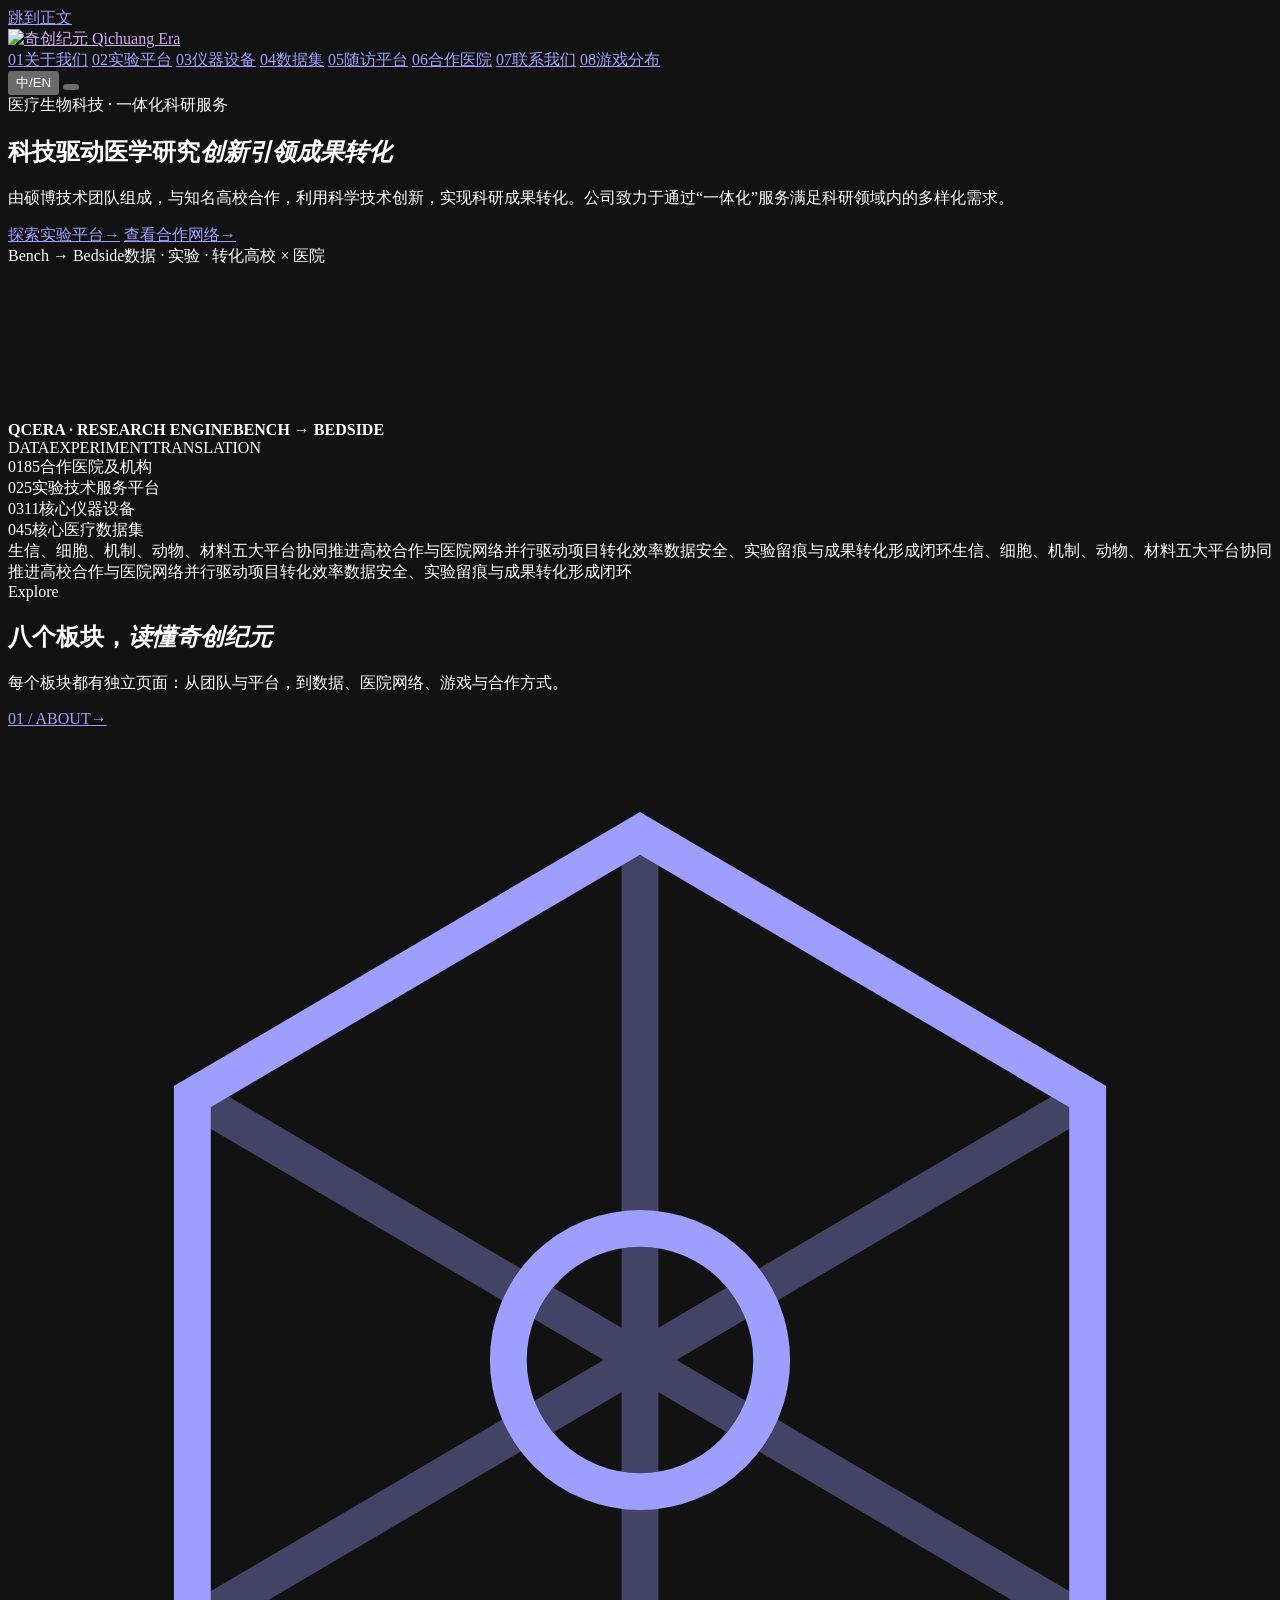
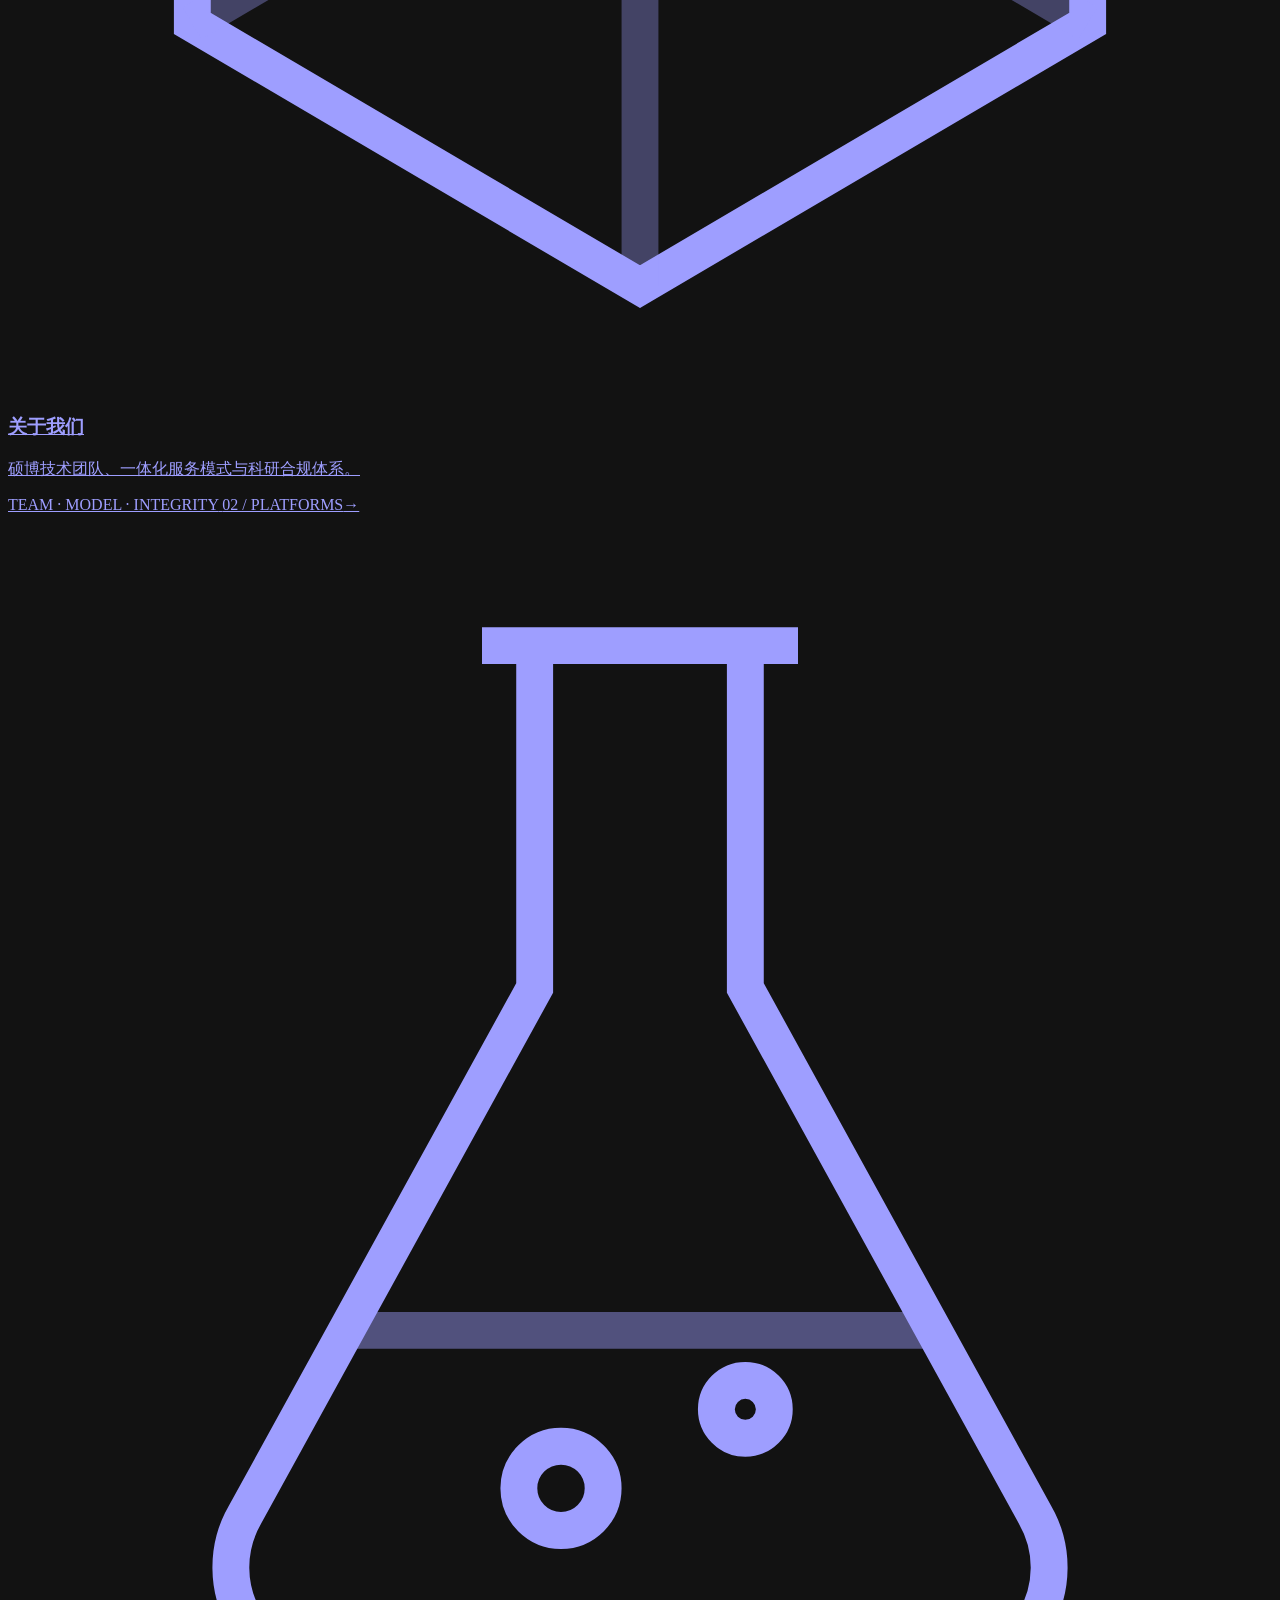
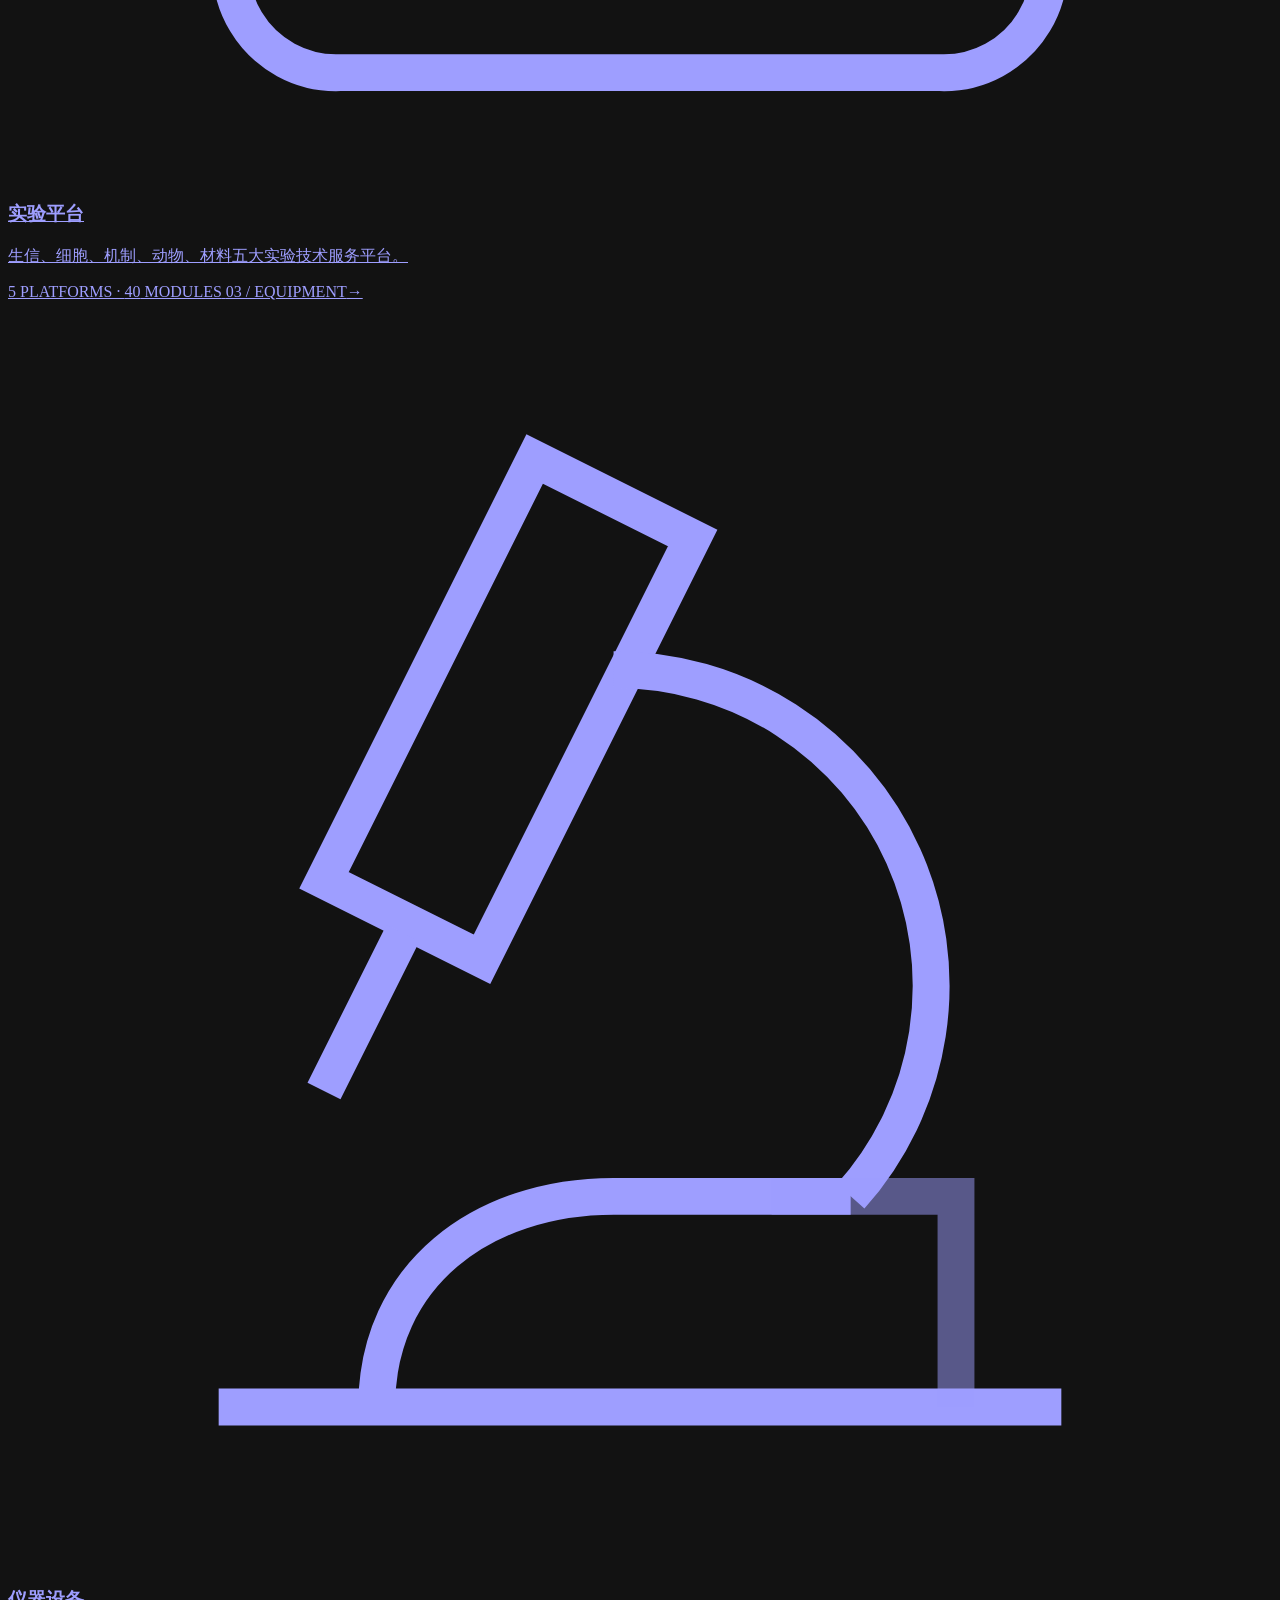
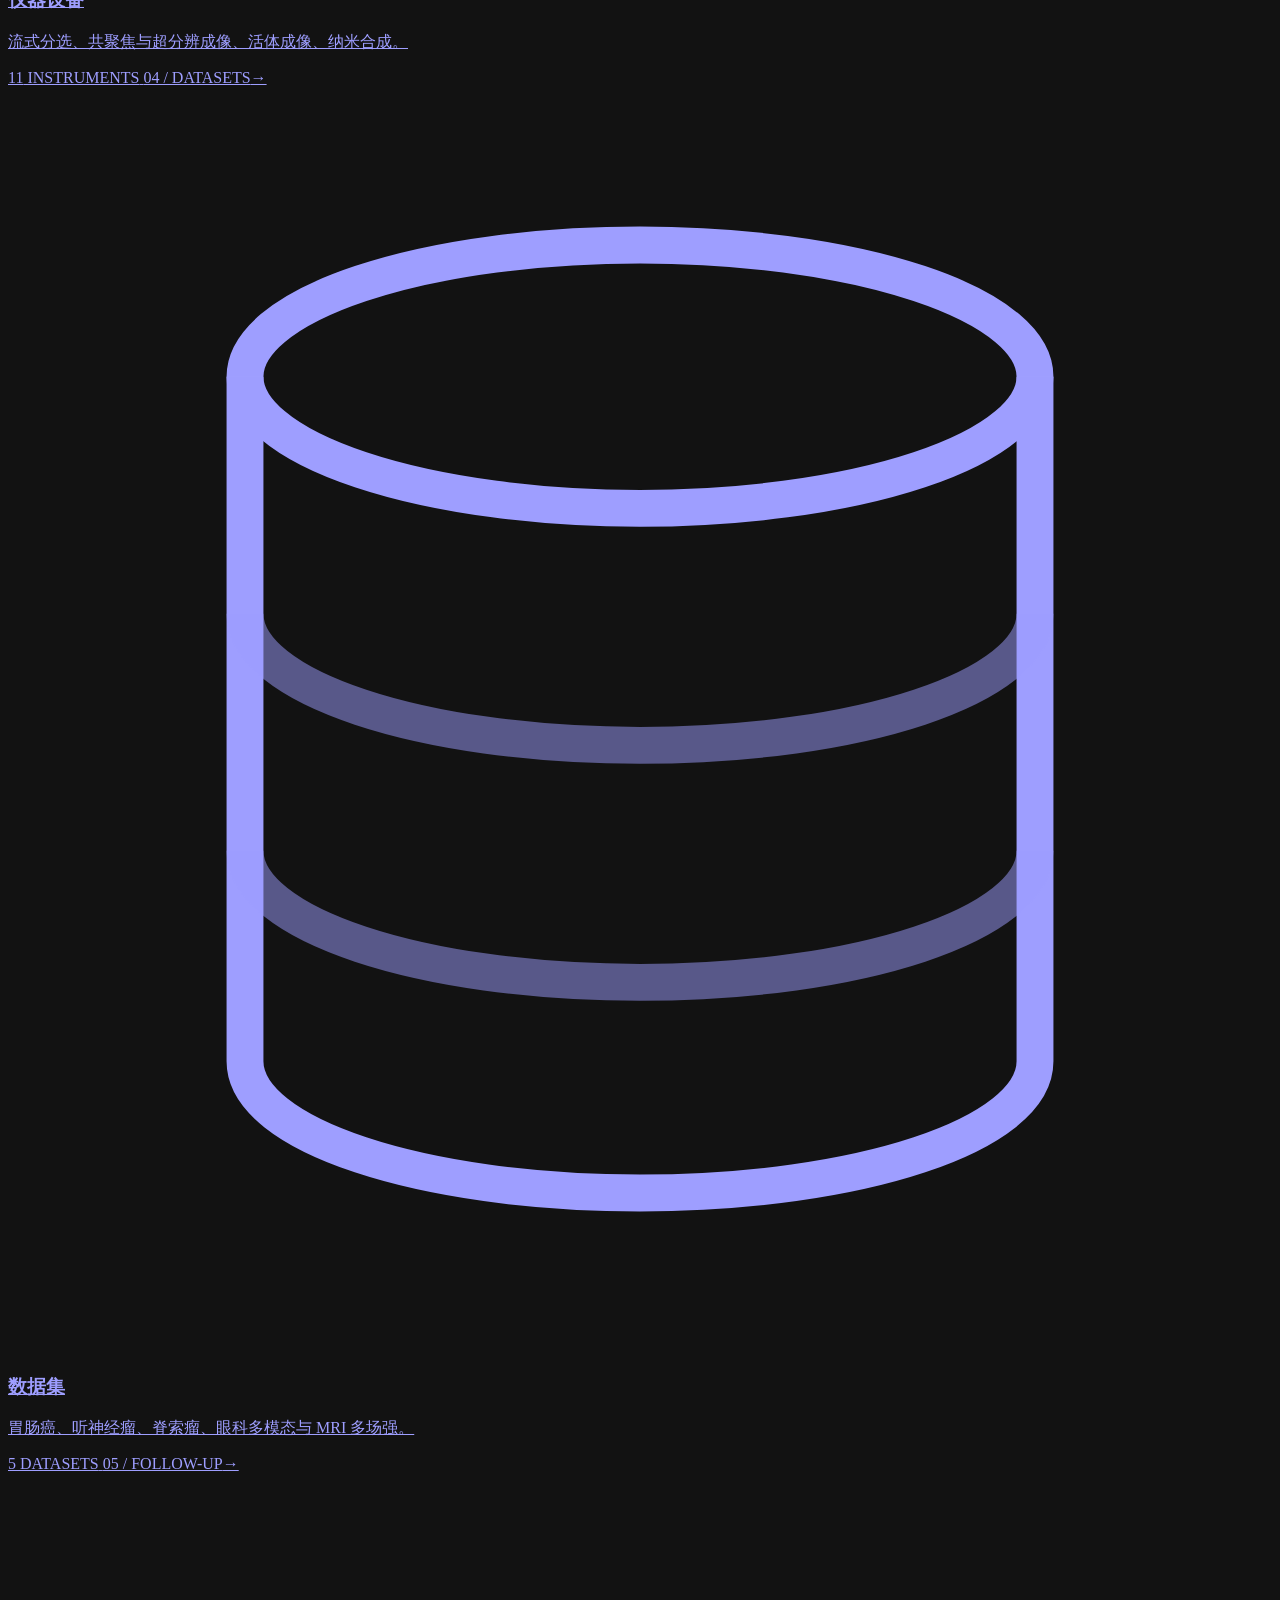
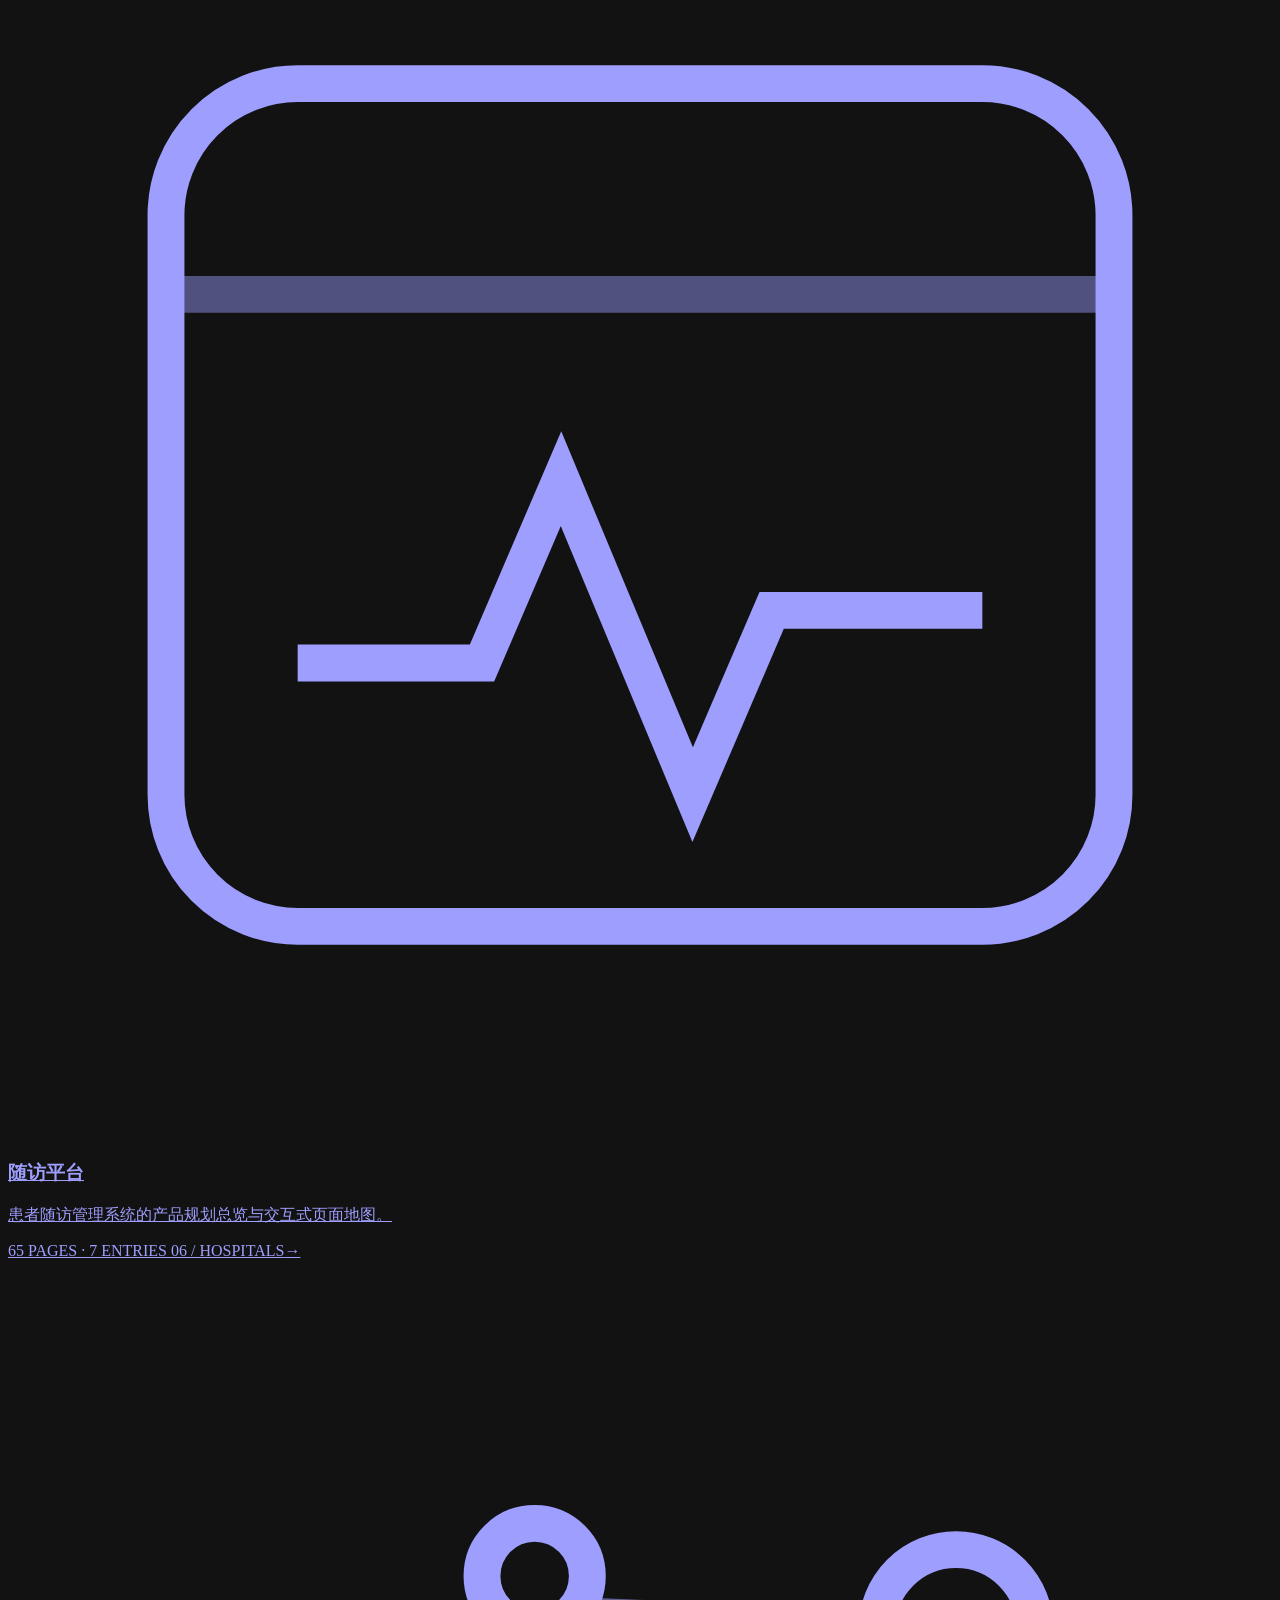
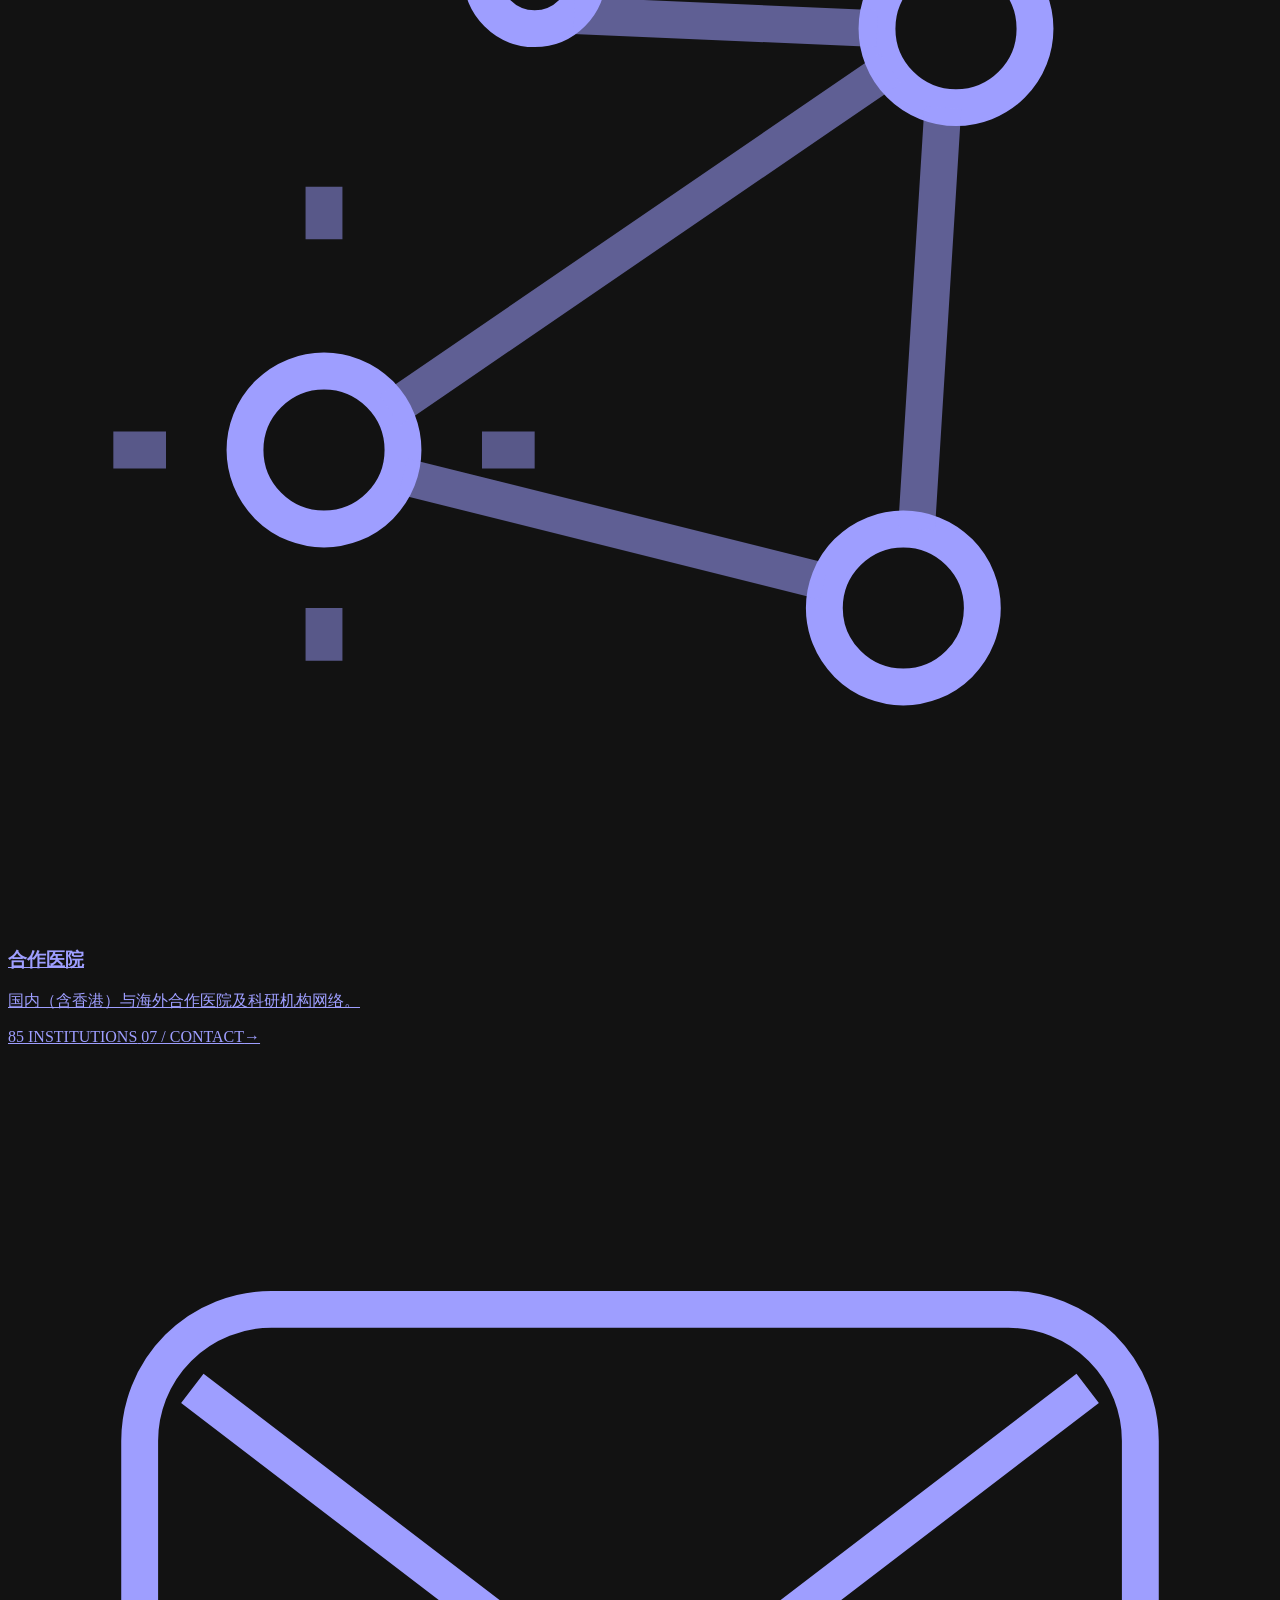
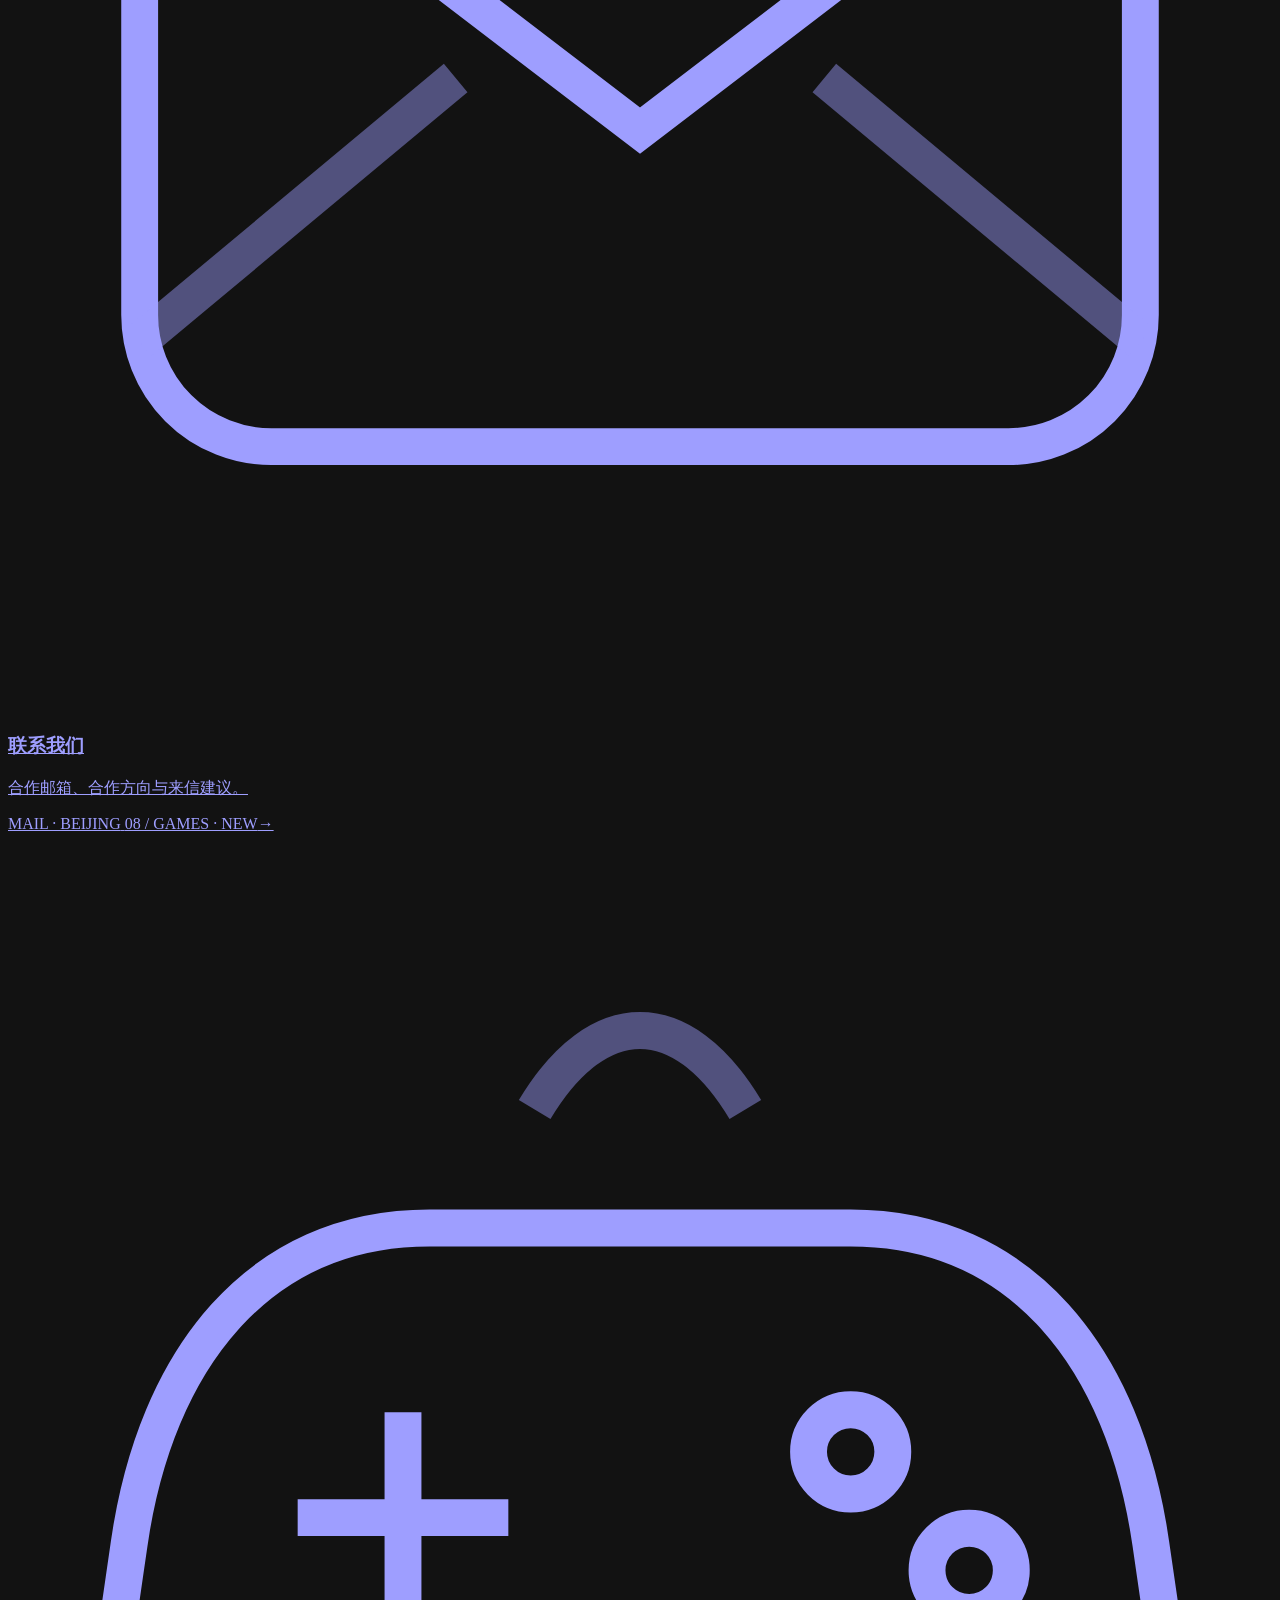
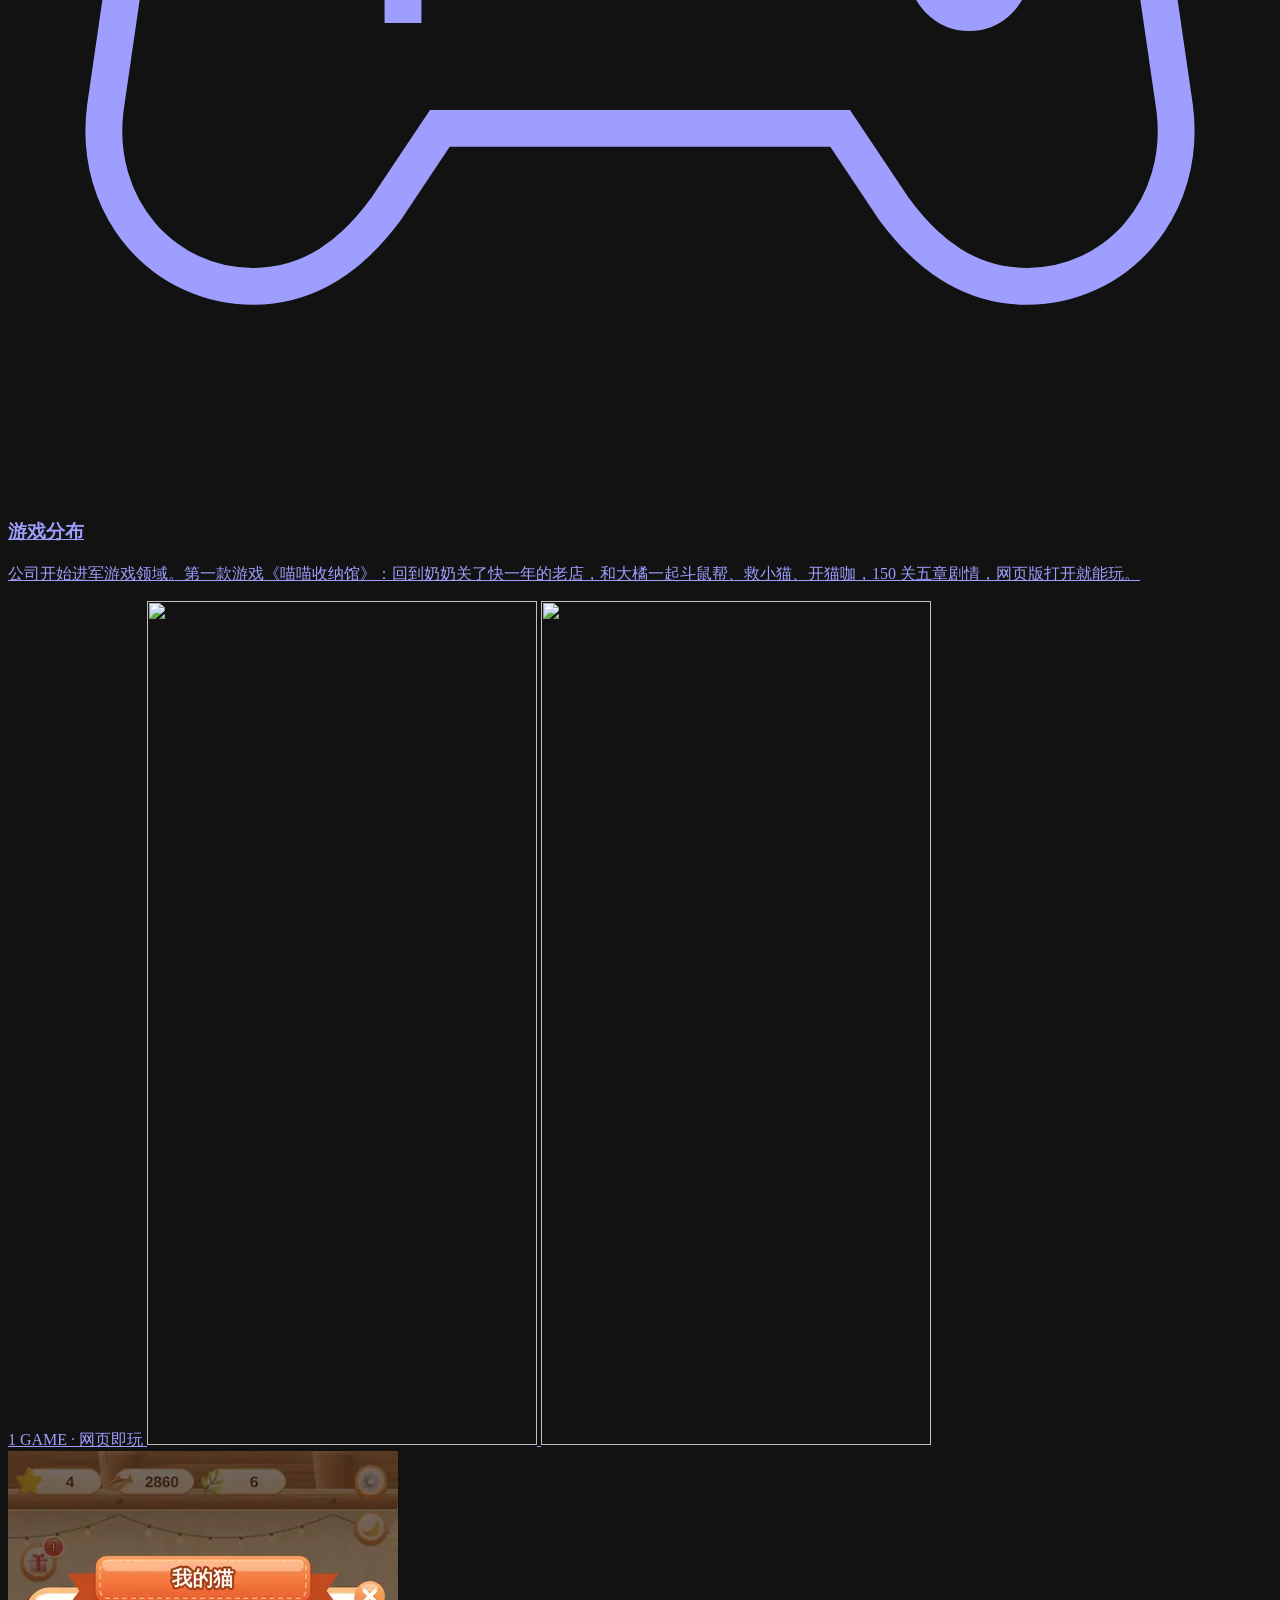
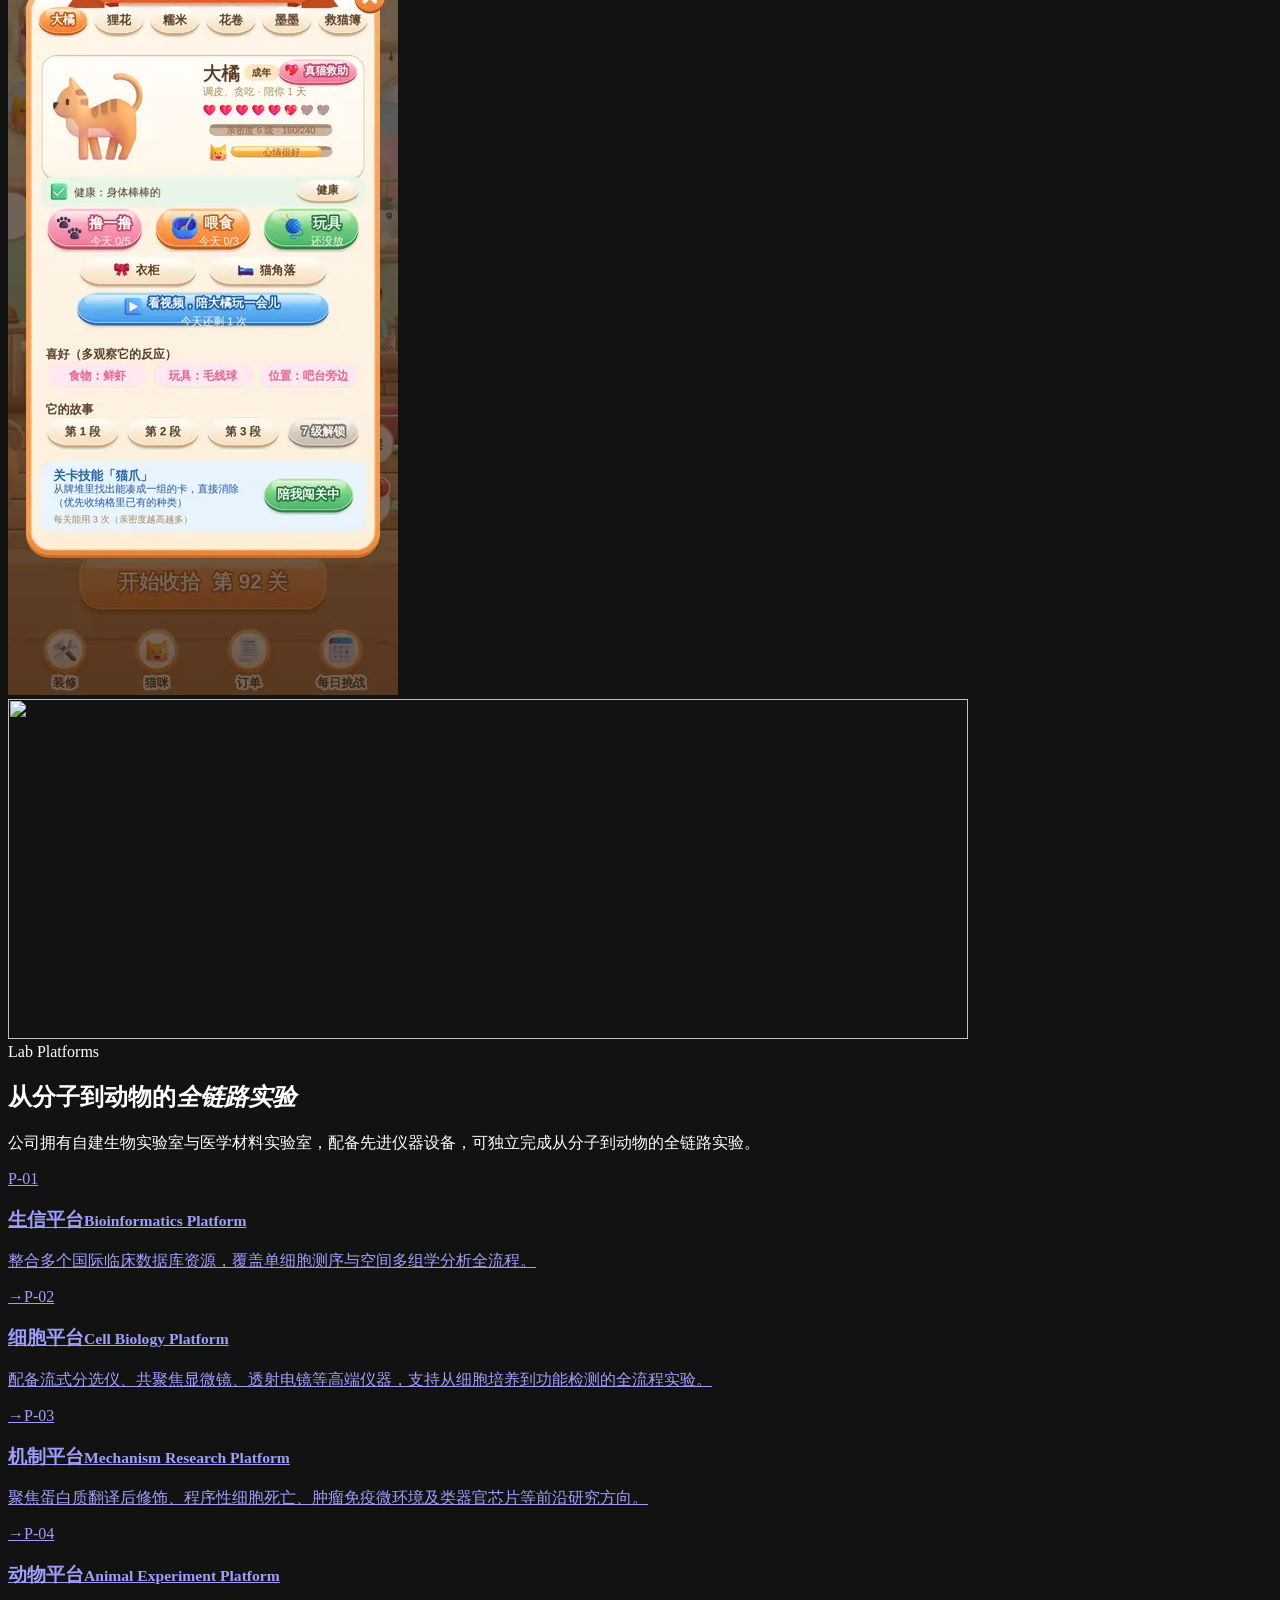
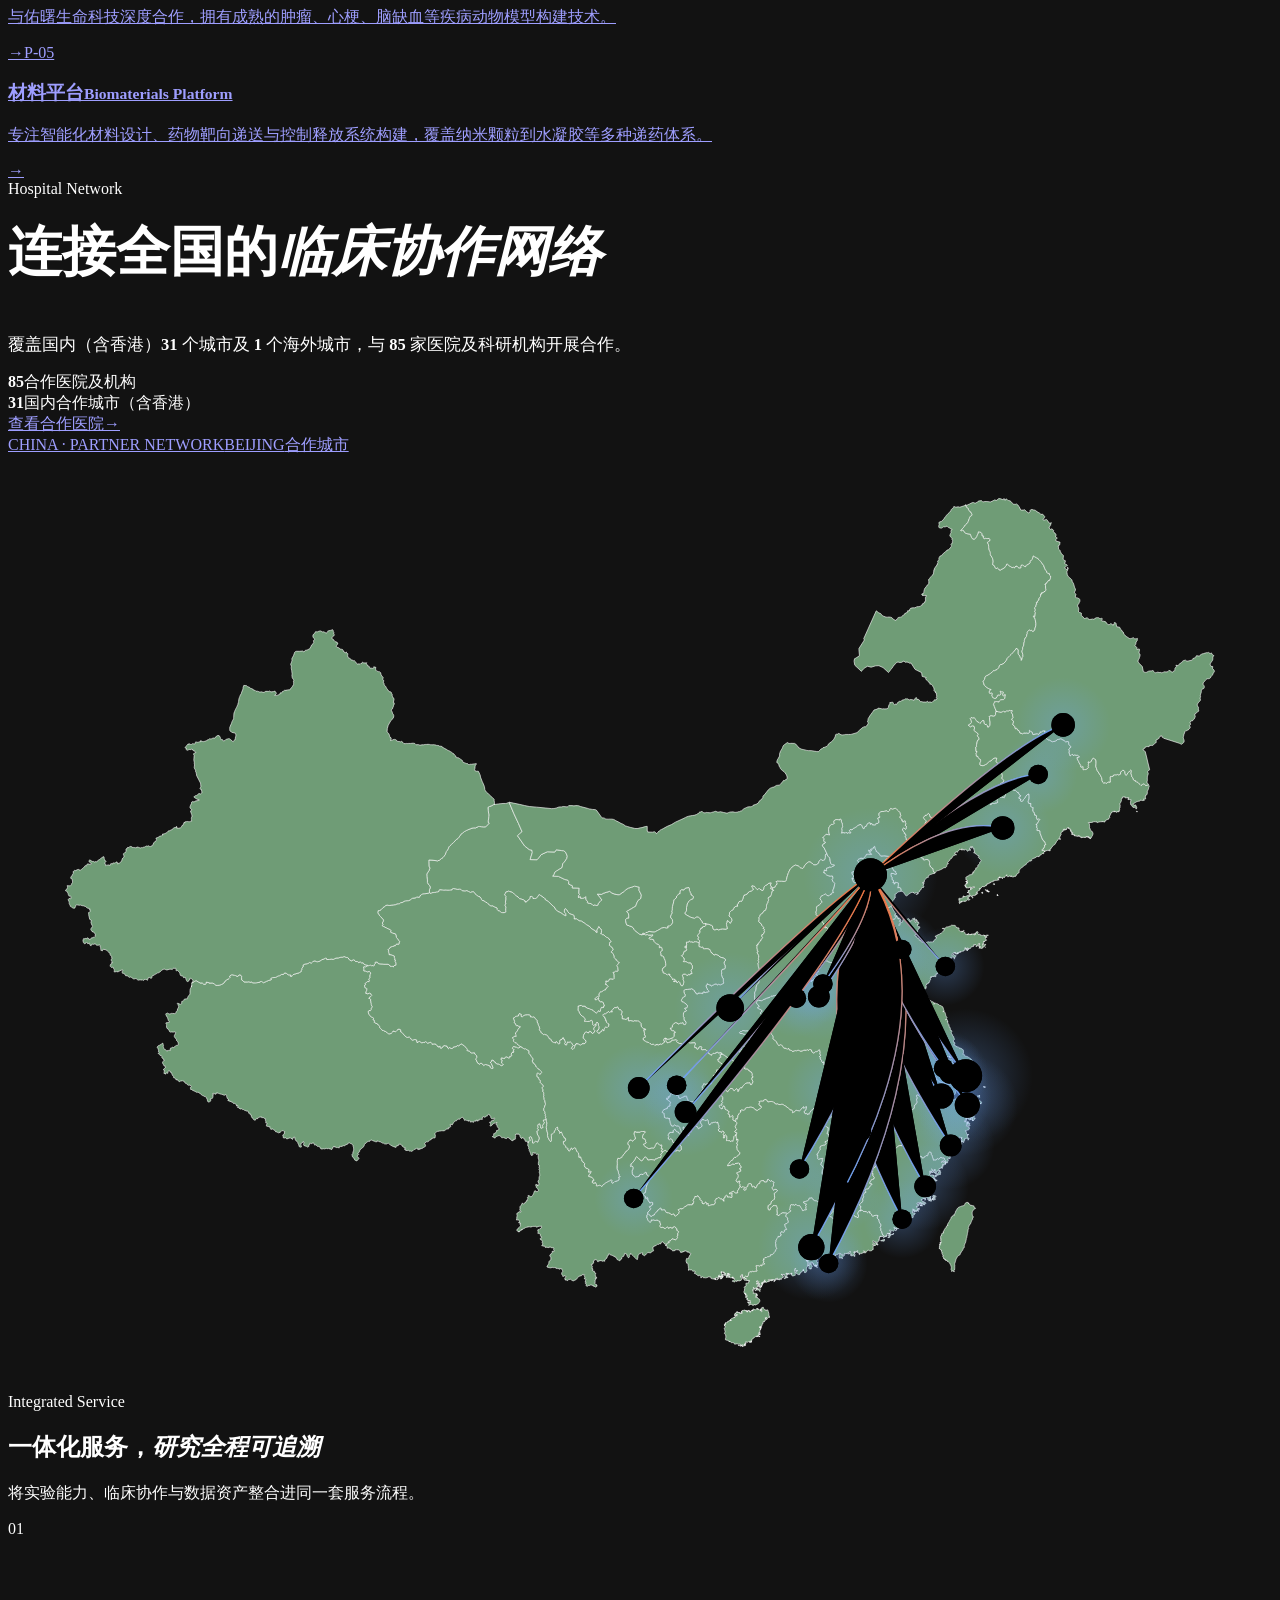
==== commit 26bc1444: "Remove article and journal publication wording At the owner's request the site no longer mentions ar" ====
--- a/index.html
+++ b/index.html
@@ -52,7 +52,7 @@
         <a class="btn btn-primary" href="platforms/"><span data-en="Explore platforms">探索实验平台</span><span class="arr" aria-hidden="true">→</span></a>
         <a class="btn" href="hospitals/"><span data-en="View the network">查看合作网络</span><span class="arr" aria-hidden="true">→</span></a>
       </div>
-      <div class="hero-trace reveal"><span>Bench → Bedside</span><span data-en="Data · Experiment · Translation">数据 · 实验 · 转化</span><span data-en="Universities × Hospitals × Journals">高校 × 医院 × 期刊</span></div>
+      <div class="hero-trace reveal"><span>Bench → Bedside</span><span data-en="Data · Experiment · Translation">数据 · 实验 · 转化</span><span data-en="Universities × Hospitals">高校 × 医院</span></div>
     </div>
     <div class="helix-stage" aria-hidden="true">
       <canvas id="helix"></canvas>
@@ -61,9 +61,9 @@
     </div>
   </div>
   <div class="wrap home-stats">
-    <div class="stats reveal" style="--n:4"><div class="stat"><span class="stat-index">01</span><span class="stat-value"><span data-stat="institutions" data-count="85">85</span></span><span class="stat-label" data-en="Partner hospitals &amp; institutions">合作医院及机构</span></div><div class="stat"><span class="stat-index">02</span><span class="stat-value"><span data-stat="journals" data-count="51">51</span></span><span class="stat-label" data-en="Published journals">发表学术期刊</span></div><div class="stat"><span class="stat-index">03</span><span class="stat-value"><span data-stat="equipment" data-count="11">11</span></span><span class="stat-label" data-en="Core instruments">核心仪器设备</span></div><div class="stat"><span class="stat-index">04</span><span class="stat-value"><span data-stat="datasets" data-count="5">5</span></span><span class="stat-label" data-en="Core medical datasets">核心医疗数据集</span></div></div>
-  </div>
-  <div class="ticker" aria-hidden="true"><div class="ticker-track"><span data-en="Bioinformatics, cell, mechanism, animal, materials and manuscript services move as one system">生信、细胞、机制、动物、材料与文章服务协同推进</span><span data-en="University collaboration and hospital networks jointly accelerate translation">高校合作与医院网络并行驱动项目转化效率</span><span data-en="Data security, experimental traceability and publication form a closed loop">数据安全、实验留痕与成果发表形成闭环</span><span data-en="Bioinformatics, cell, mechanism, animal, materials and manuscript services move as one system">生信、细胞、机制、动物、材料与文章服务协同推进</span><span data-en="University collaboration and hospital networks jointly accelerate translation">高校合作与医院网络并行驱动项目转化效率</span><span data-en="Data security, experimental traceability and publication form a closed loop">数据安全、实验留痕与成果发表形成闭环</span></div></div>
+    <div class="stats reveal" style="--n:4"><div class="stat"><span class="stat-index">01</span><span class="stat-value"><span data-stat="institutions" data-count="85">85</span></span><span class="stat-label" data-en="Partner hospitals &amp; institutions">合作医院及机构</span></div><div class="stat"><span class="stat-index">02</span><span class="stat-value"><span data-stat="platforms" data-count="5">5</span></span><span class="stat-label" data-en="Laboratory platforms">实验技术服务平台</span></div><div class="stat"><span class="stat-index">03</span><span class="stat-value"><span data-stat="equipment" data-count="11">11</span></span><span class="stat-label" data-en="Core instruments">核心仪器设备</span></div><div class="stat"><span class="stat-index">04</span><span class="stat-value"><span data-stat="datasets" data-count="5">5</span></span><span class="stat-label" data-en="Core medical datasets">核心医疗数据集</span></div></div>
+  </div>
+  <div class="ticker" aria-hidden="true"><div class="ticker-track"><span data-en="Bioinformatics, cell, mechanism, animal and materials platforms move as one system">生信、细胞、机制、动物、材料五大平台协同推进</span><span data-en="University collaboration and hospital networks jointly accelerate translation">高校合作与医院网络并行驱动项目转化效率</span><span data-en="Data security, experimental traceability and translation form a closed loop">数据安全、实验留痕与成果转化形成闭环</span><span data-en="Bioinformatics, cell, mechanism, animal and materials platforms move as one system">生信、细胞、机制、动物、材料五大平台协同推进</span><span data-en="University collaboration and hospital networks jointly accelerate translation">高校合作与医院网络并行驱动项目转化效率</span><span data-en="Data security, experimental traceability and translation form a closed loop">数据安全、实验留痕与成果转化形成闭环</span></div></div>
 </section>
 
 <section class="section">
@@ -181,9 +181,9 @@
     <div class="section-head">
       <div><span class="eyebrow" data-en="Integrated Service">Integrated Service</span>
         <h2><span data-en="Integrated service, ">一体化服务，</span><em data-en="traceable end to end">研究全程可追溯</em></h2></div>
-      <p class="reveal" data-en="Experimental capability, clinical collaboration, data assets and publication output brought into one service workflow.">将实验能力、临床协作、数据资产与论文产出整合进同一套服务流程。</p>
-    </div>
-    <div class="pillars"><div class="card pillar reveal"><span class="n">01</span><span class="ico" aria-hidden="true"><svg viewBox="0 0 48 48" fill="none" stroke="currentColor" stroke-width="1.4"><path d="M24 5 8 11v11c0 10 7 18 16 21 9-3 16-11 16-21V11z"/><path d="m17 24 5 5 9-10"/></svg></span><h3 data-en="Integrity layer">合规与留痕</h3><p data-en="HD monitoring, experiment logs and graded data storage make the whole workflow traceable.">高清监控、实验记录与数据分级存储，确保研究流程可追溯。</p></div><div class="card pillar reveal"><span class="n">02</span><span class="ico" aria-hidden="true"><svg viewBox="0 0 48 48" fill="none" stroke="currentColor" stroke-width="1.4"><circle cx="10" cy="24" r="4"/><circle cx="38" cy="10" r="4"/><circle cx="38" cy="38" r="4"/><circle cx="24" cy="24" r="5"/><path d="M14 24h5M28 21l7-8M28 27l7 8" /></svg></span><h3 data-en="Platform sync">平台协同</h3><p data-en="Bioinformatics, cell, mechanism, animal and materials platforms are connected to cut hand-off costs.">生信、细胞、机制、动物与材料平台串联，减少项目切换成本。</p></div><div class="card pillar reveal"><span class="n">03</span><span class="ico" aria-hidden="true"><svg viewBox="0 0 48 48" fill="none" stroke="currentColor" stroke-width="1.4"><path d="M8 40 40 8M22 8h18v18"/><path d="M8 26v14h14" opacity=".45"/></svg></span><h3 data-en="Translation exit">转化出口</h3><p data-en="From project design to publication, one coordinated team carries research to real output.">从课题设计到文章发表，以统一团队推进科研成果落地。</p></div></div>
+      <p class="reveal" data-en="Experimental capability, clinical collaboration and data assets brought into one service workflow.">将实验能力、临床协作与数据资产整合进同一套服务流程。</p>
+    </div>
+    <div class="pillars"><div class="card pillar reveal"><span class="n">01</span><span class="ico" aria-hidden="true"><svg viewBox="0 0 48 48" fill="none" stroke="currentColor" stroke-width="1.4"><path d="M24 5 8 11v11c0 10 7 18 16 21 9-3 16-11 16-21V11z"/><path d="m17 24 5 5 9-10"/></svg></span><h3 data-en="Integrity layer">合规与留痕</h3><p data-en="HD monitoring, experiment logs and graded data storage make the whole workflow traceable.">高清监控、实验记录与数据分级存储，确保研究流程可追溯。</p></div><div class="card pillar reveal"><span class="n">02</span><span class="ico" aria-hidden="true"><svg viewBox="0 0 48 48" fill="none" stroke="currentColor" stroke-width="1.4"><circle cx="10" cy="24" r="4"/><circle cx="38" cy="10" r="4"/><circle cx="38" cy="38" r="4"/><circle cx="24" cy="24" r="5"/><path d="M14 24h5M28 21l7-8M28 27l7 8" /></svg></span><h3 data-en="Platform sync">平台协同</h3><p data-en="Bioinformatics, cell, mechanism, animal and materials platforms are connected to cut hand-off costs.">生信、细胞、机制、动物与材料平台串联，减少项目切换成本。</p></div><div class="card pillar reveal"><span class="n">03</span><span class="ico" aria-hidden="true"><svg viewBox="0 0 48 48" fill="none" stroke="currentColor" stroke-width="1.4"><path d="M8 40 40 8M22 8h18v18"/><path d="M8 26v14h14" opacity=".45"/></svg></span><h3 data-en="Translation exit">转化出口</h3><p data-en="From project design to translation, one coordinated team carries research to real output.">从课题设计到成果转化，以统一团队推进科研成果落地。</p></div></div>
     <p style="margin-top:28px"><a class="link" href="about/"><span data-en="About our team and integrity system →">了解我们的团队与合规体系 →</span></a></p>
   </div>
 </section>
